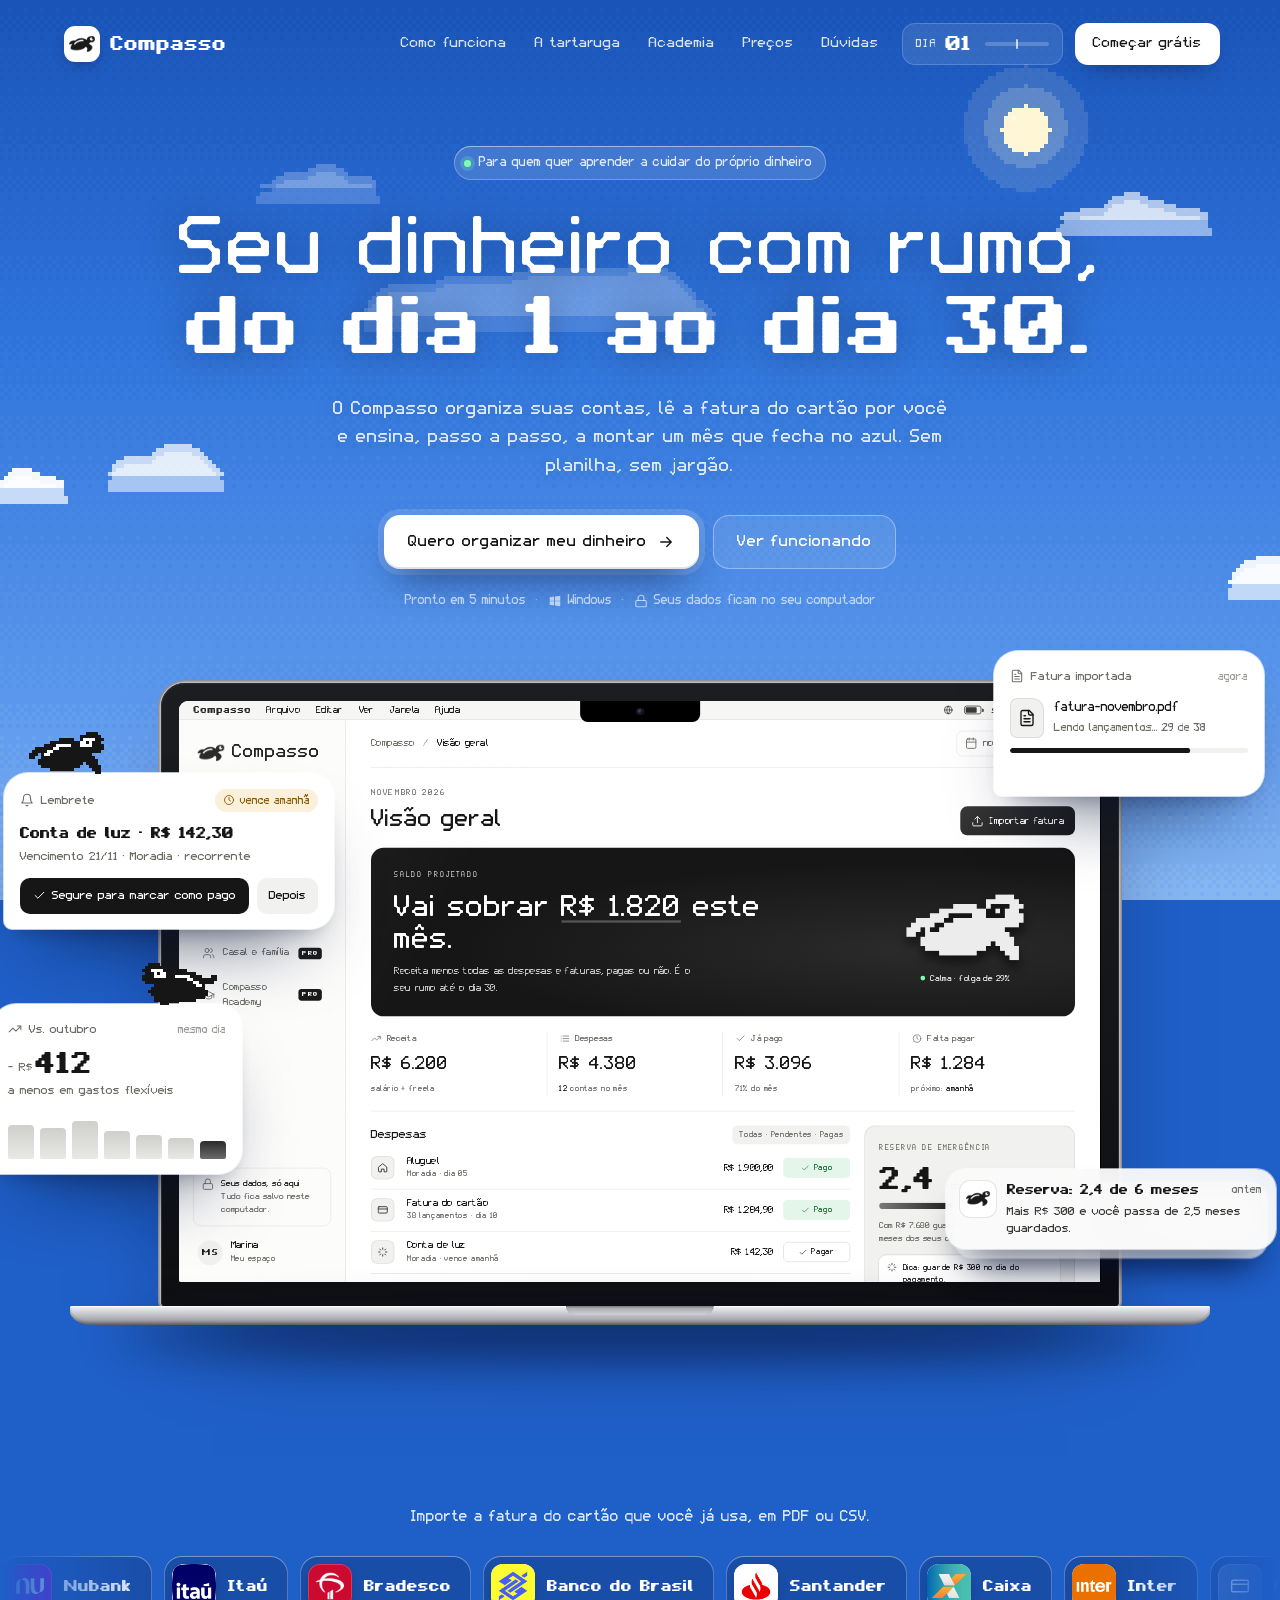
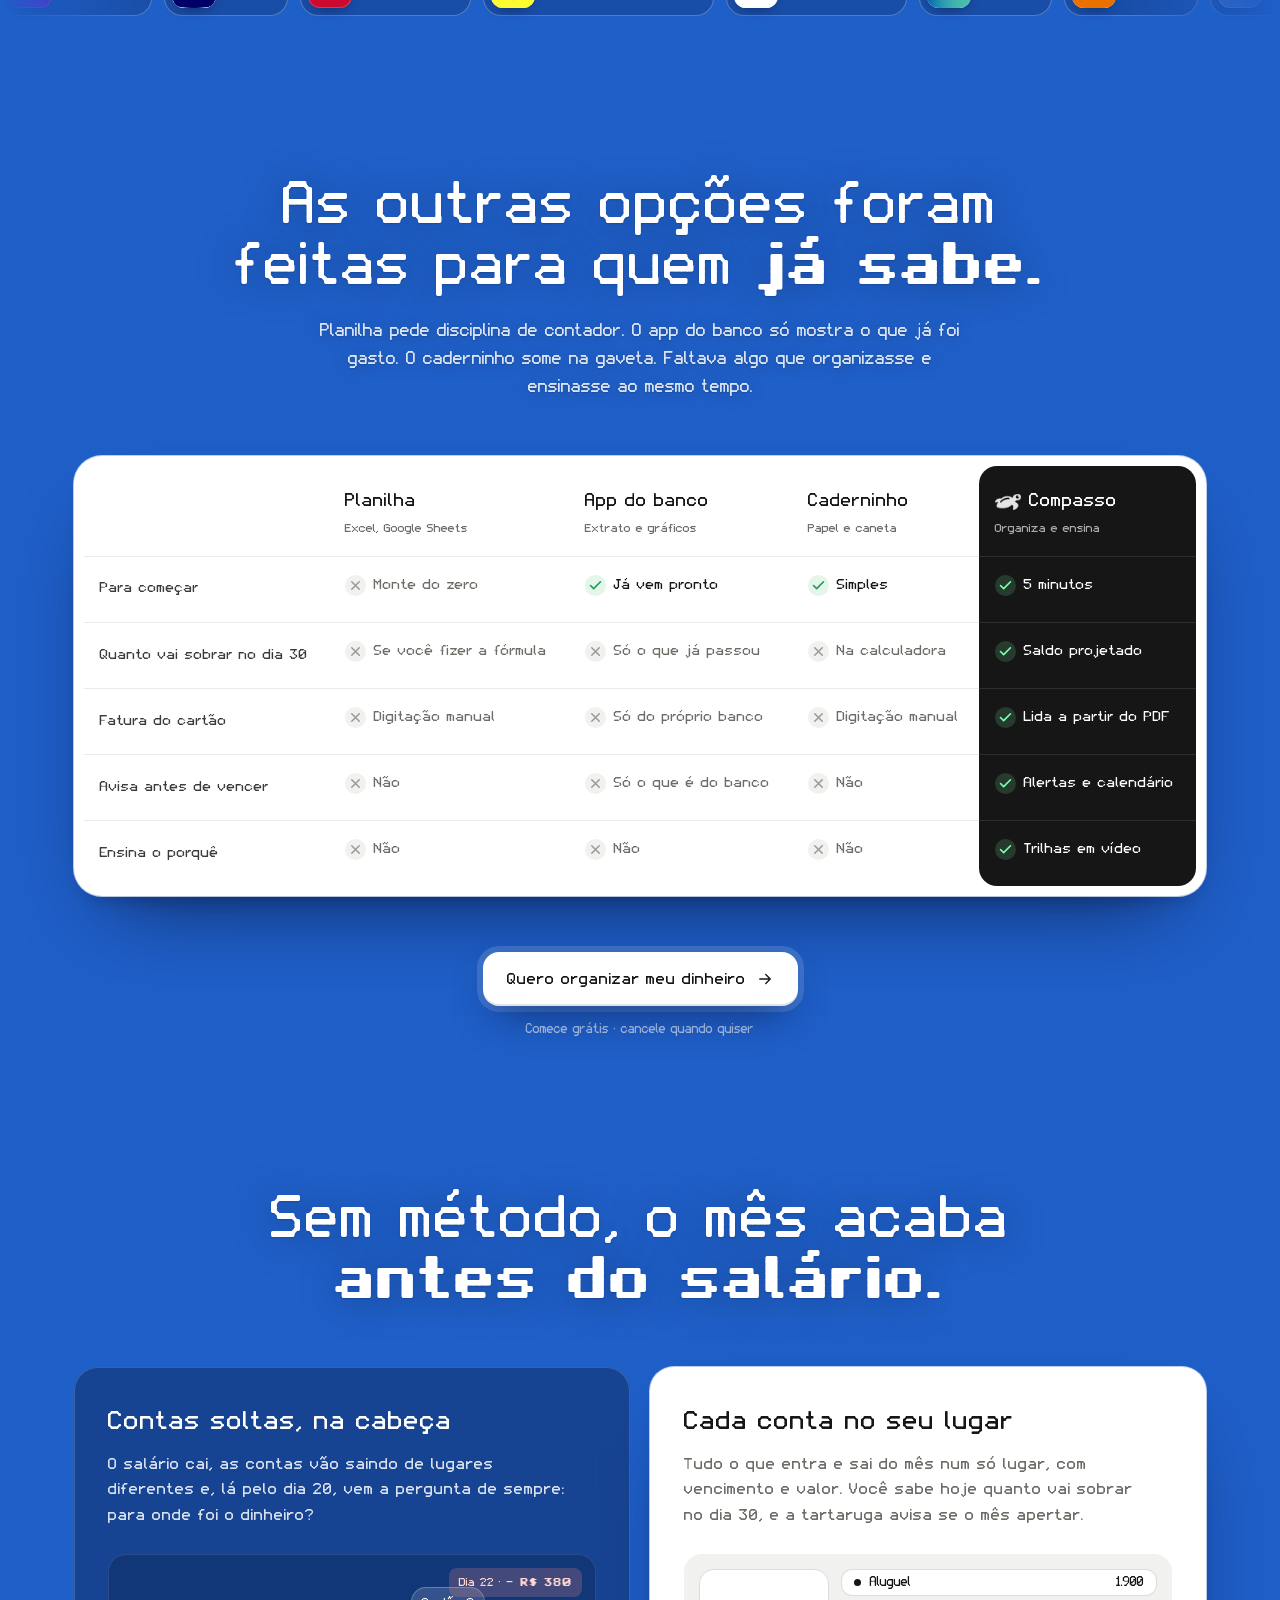
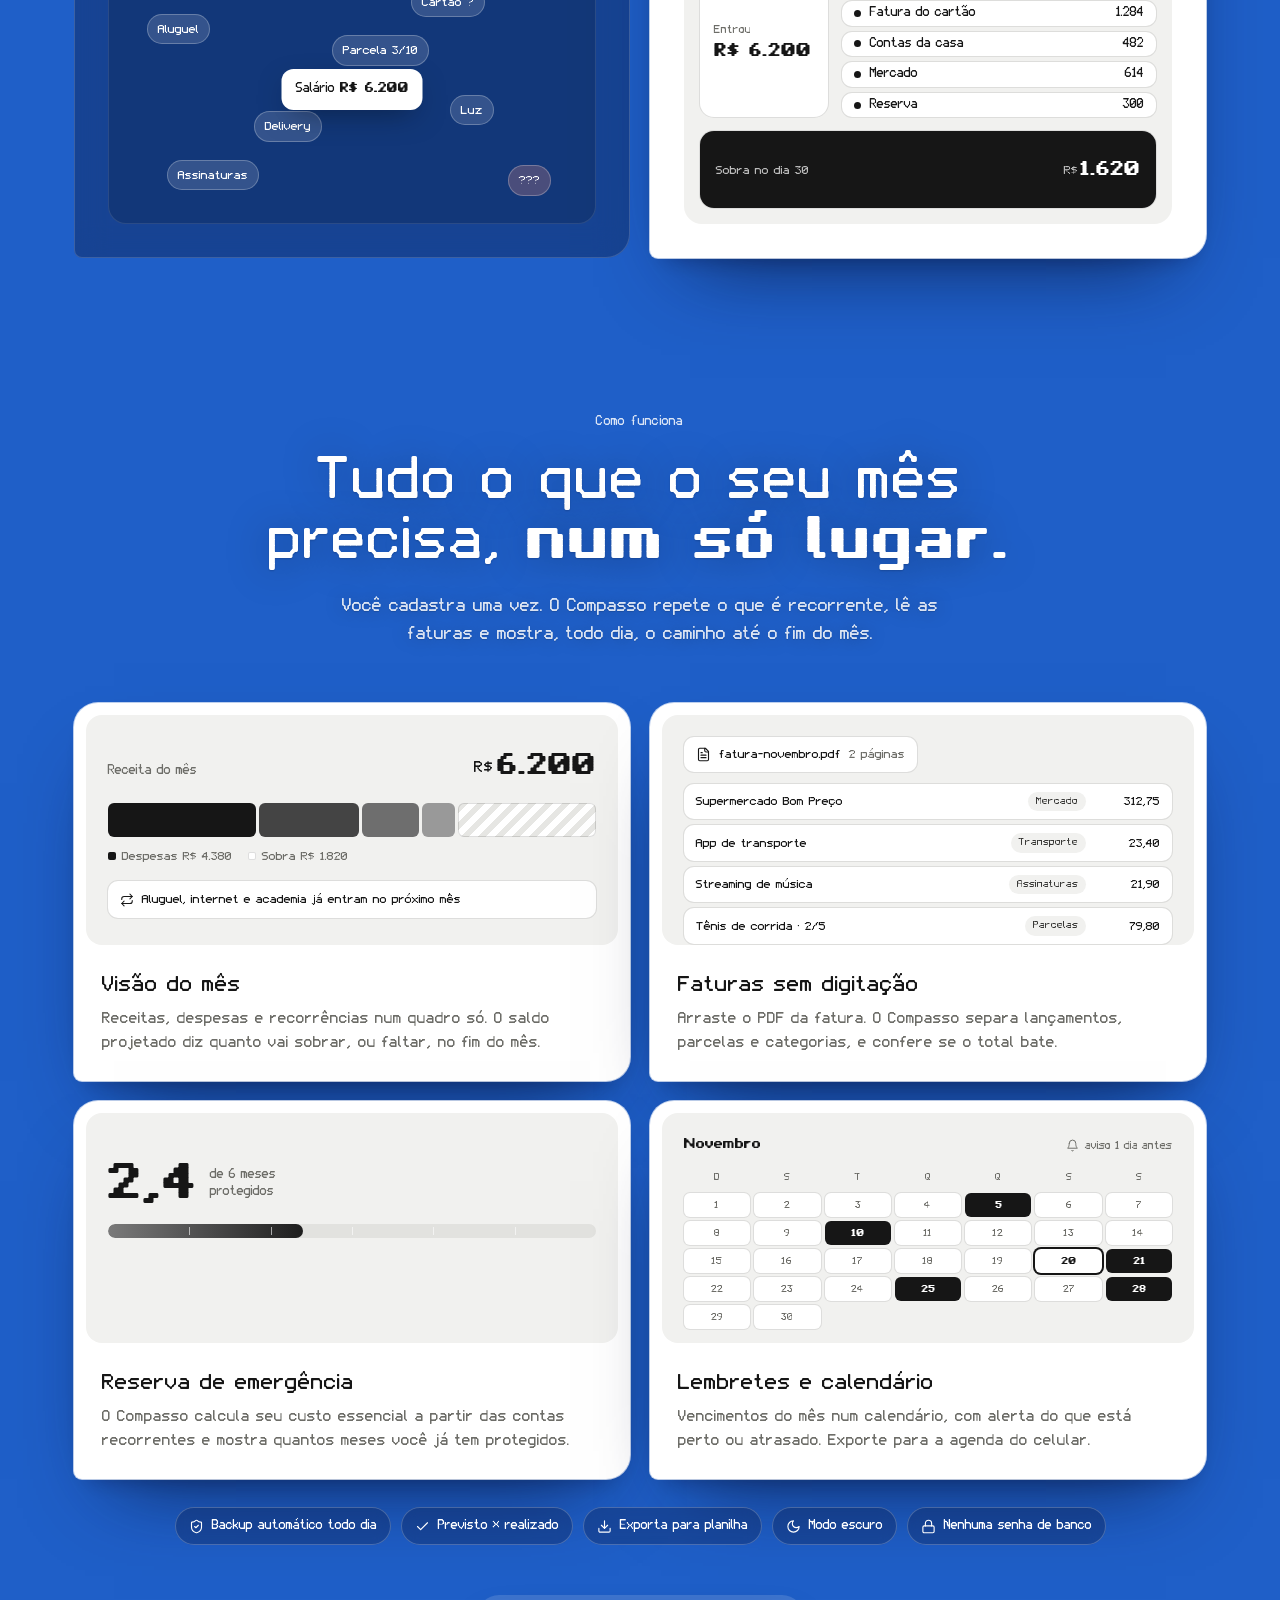
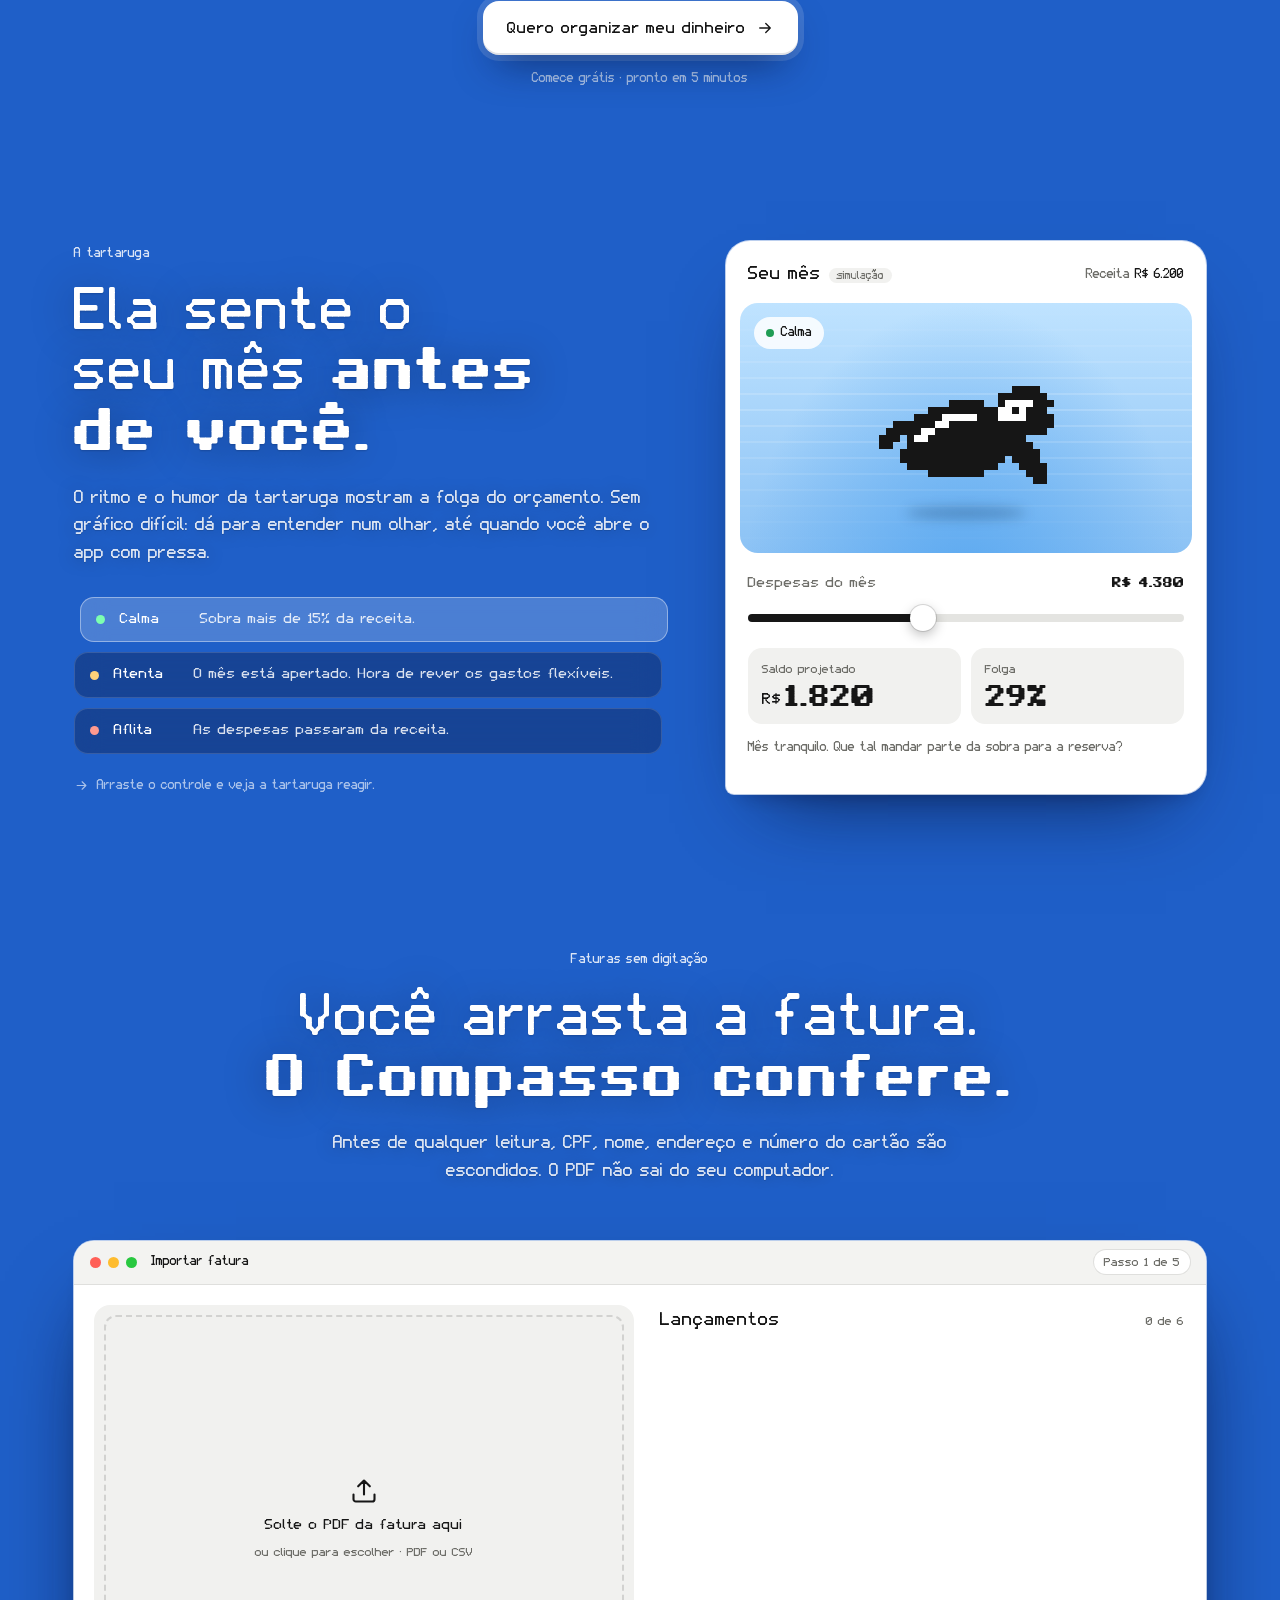
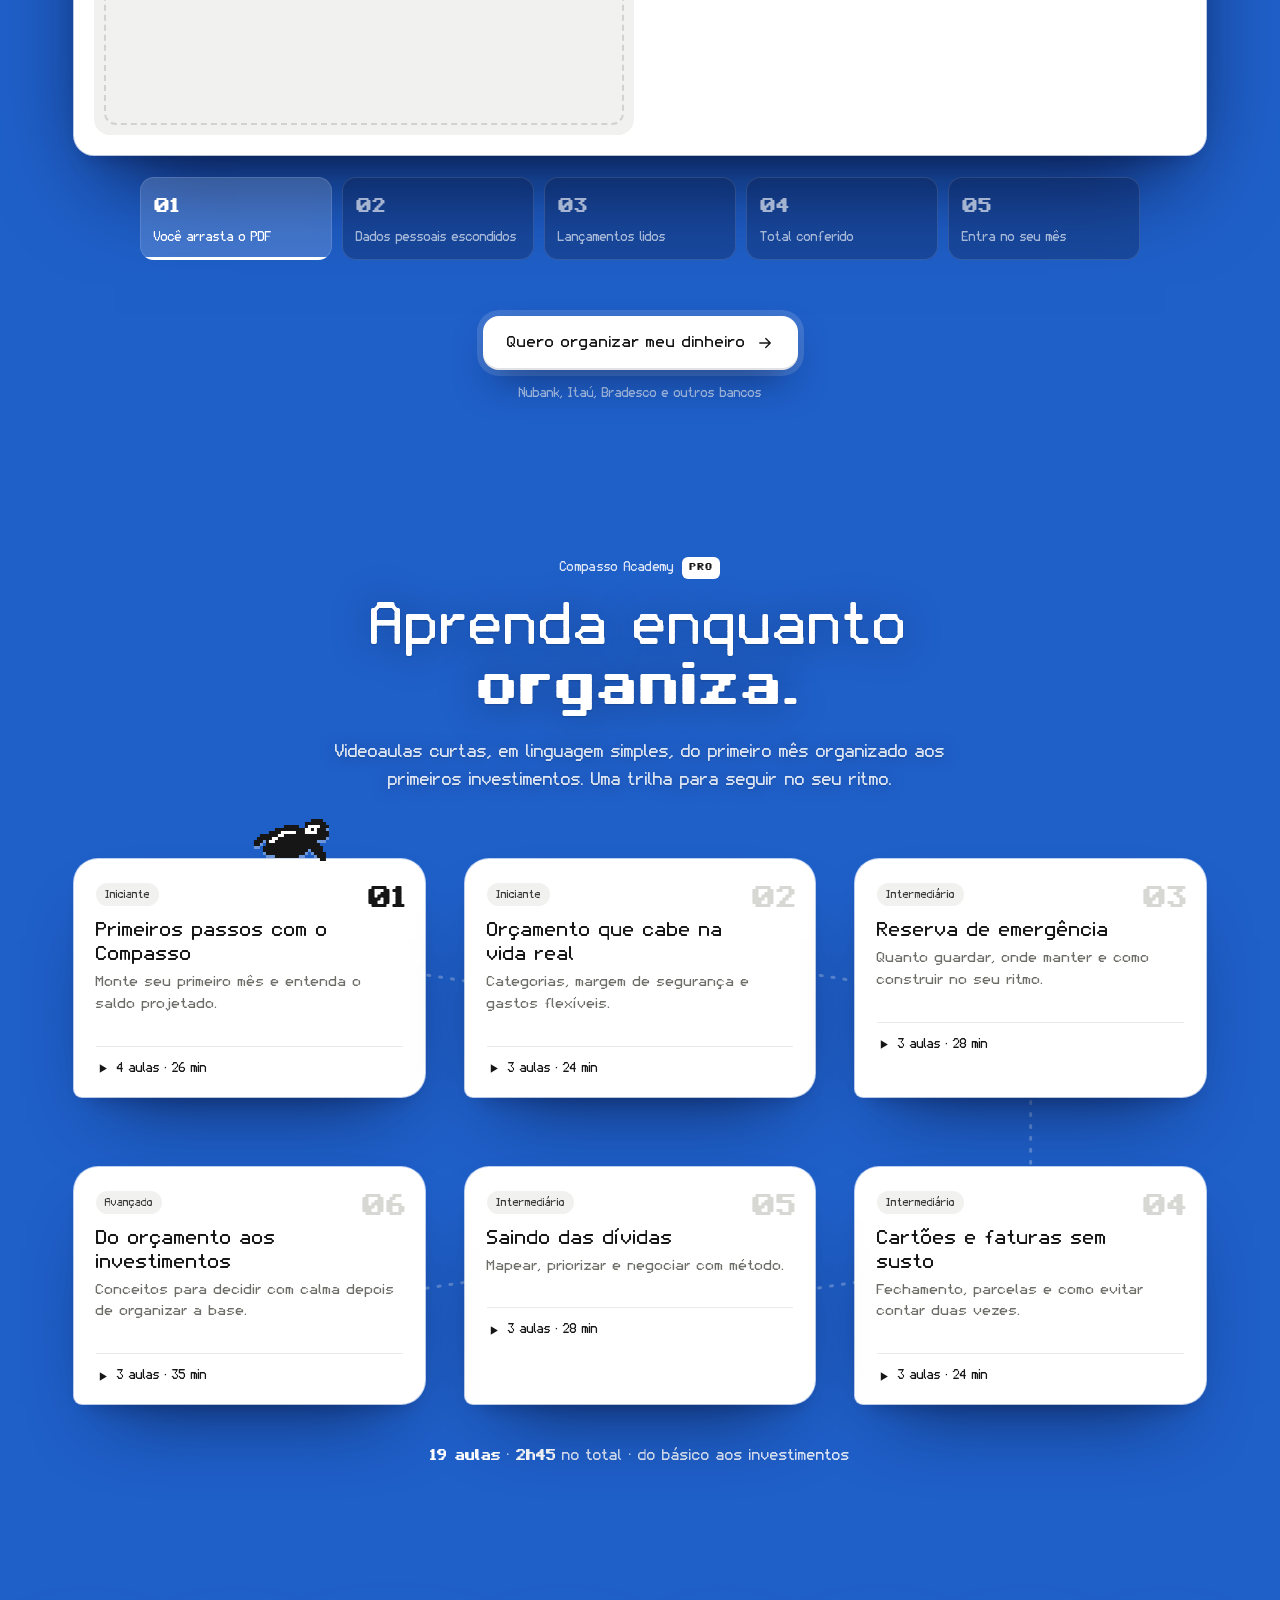
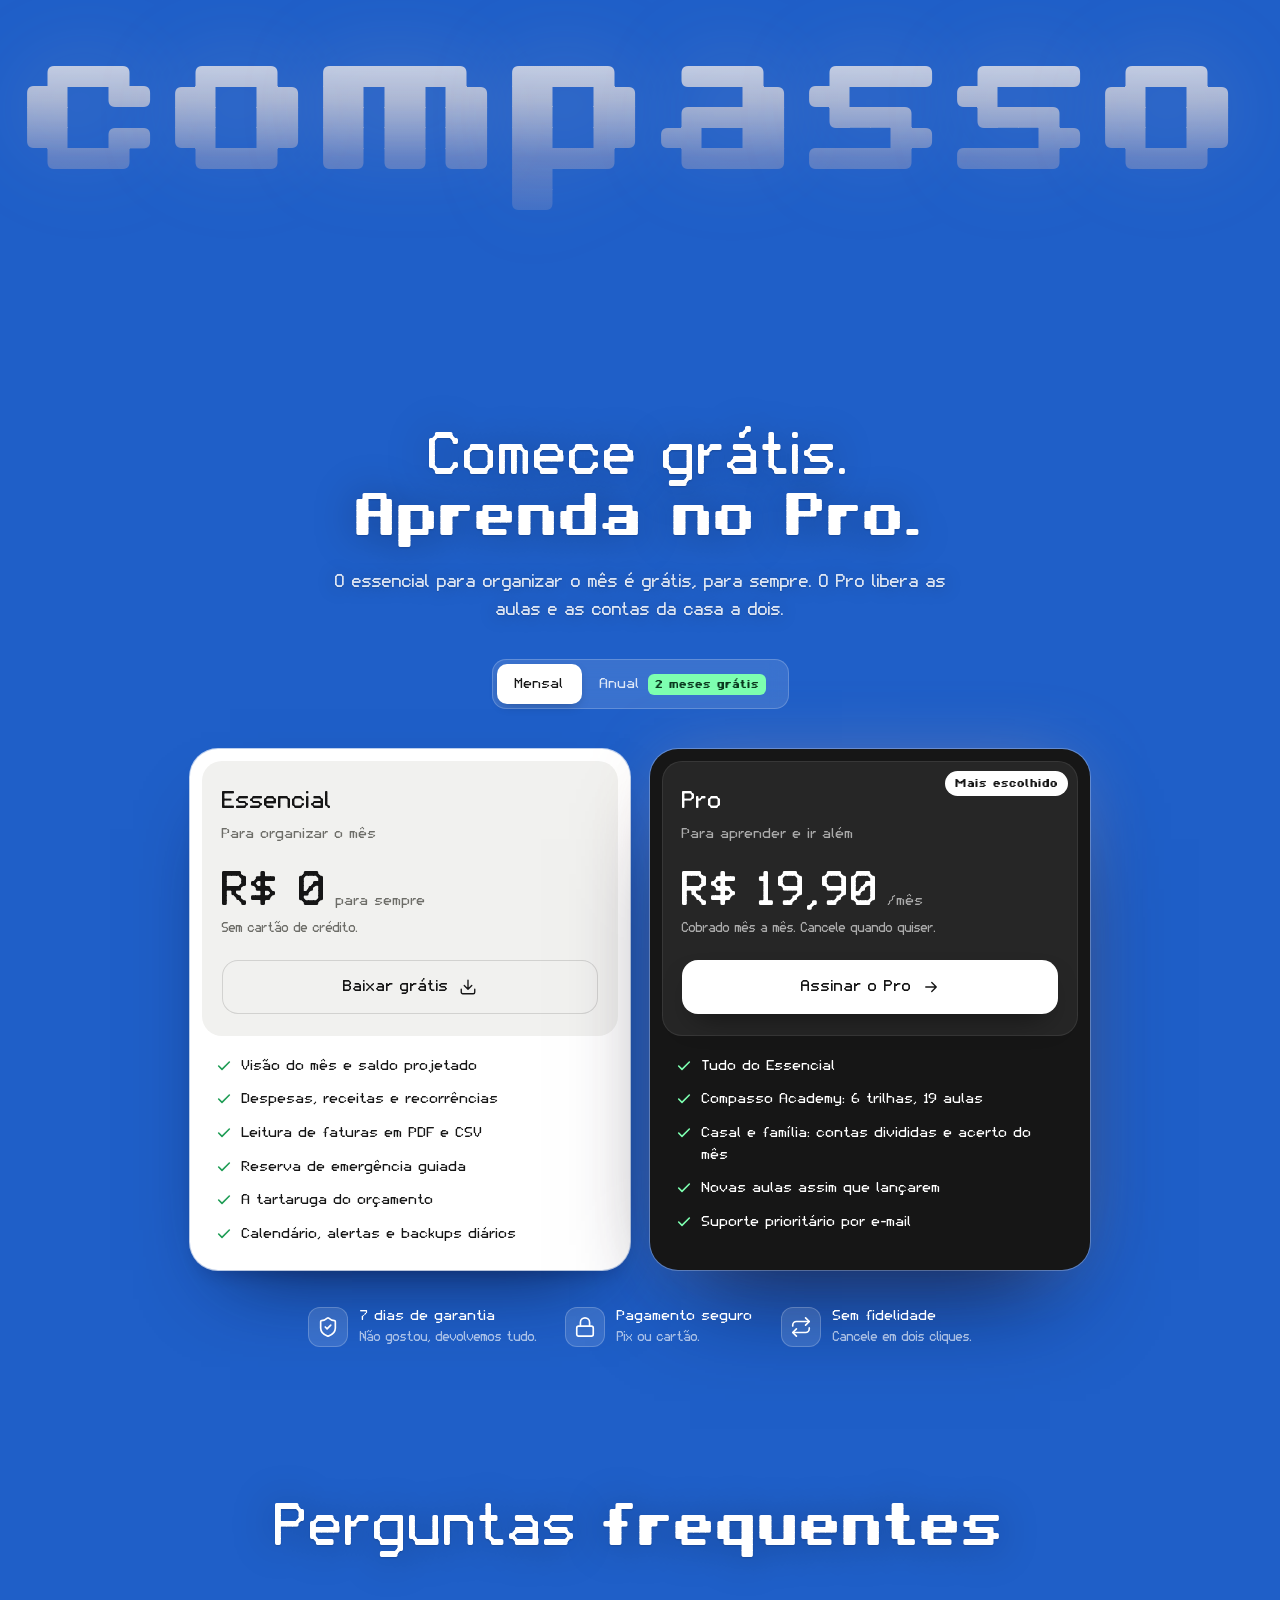
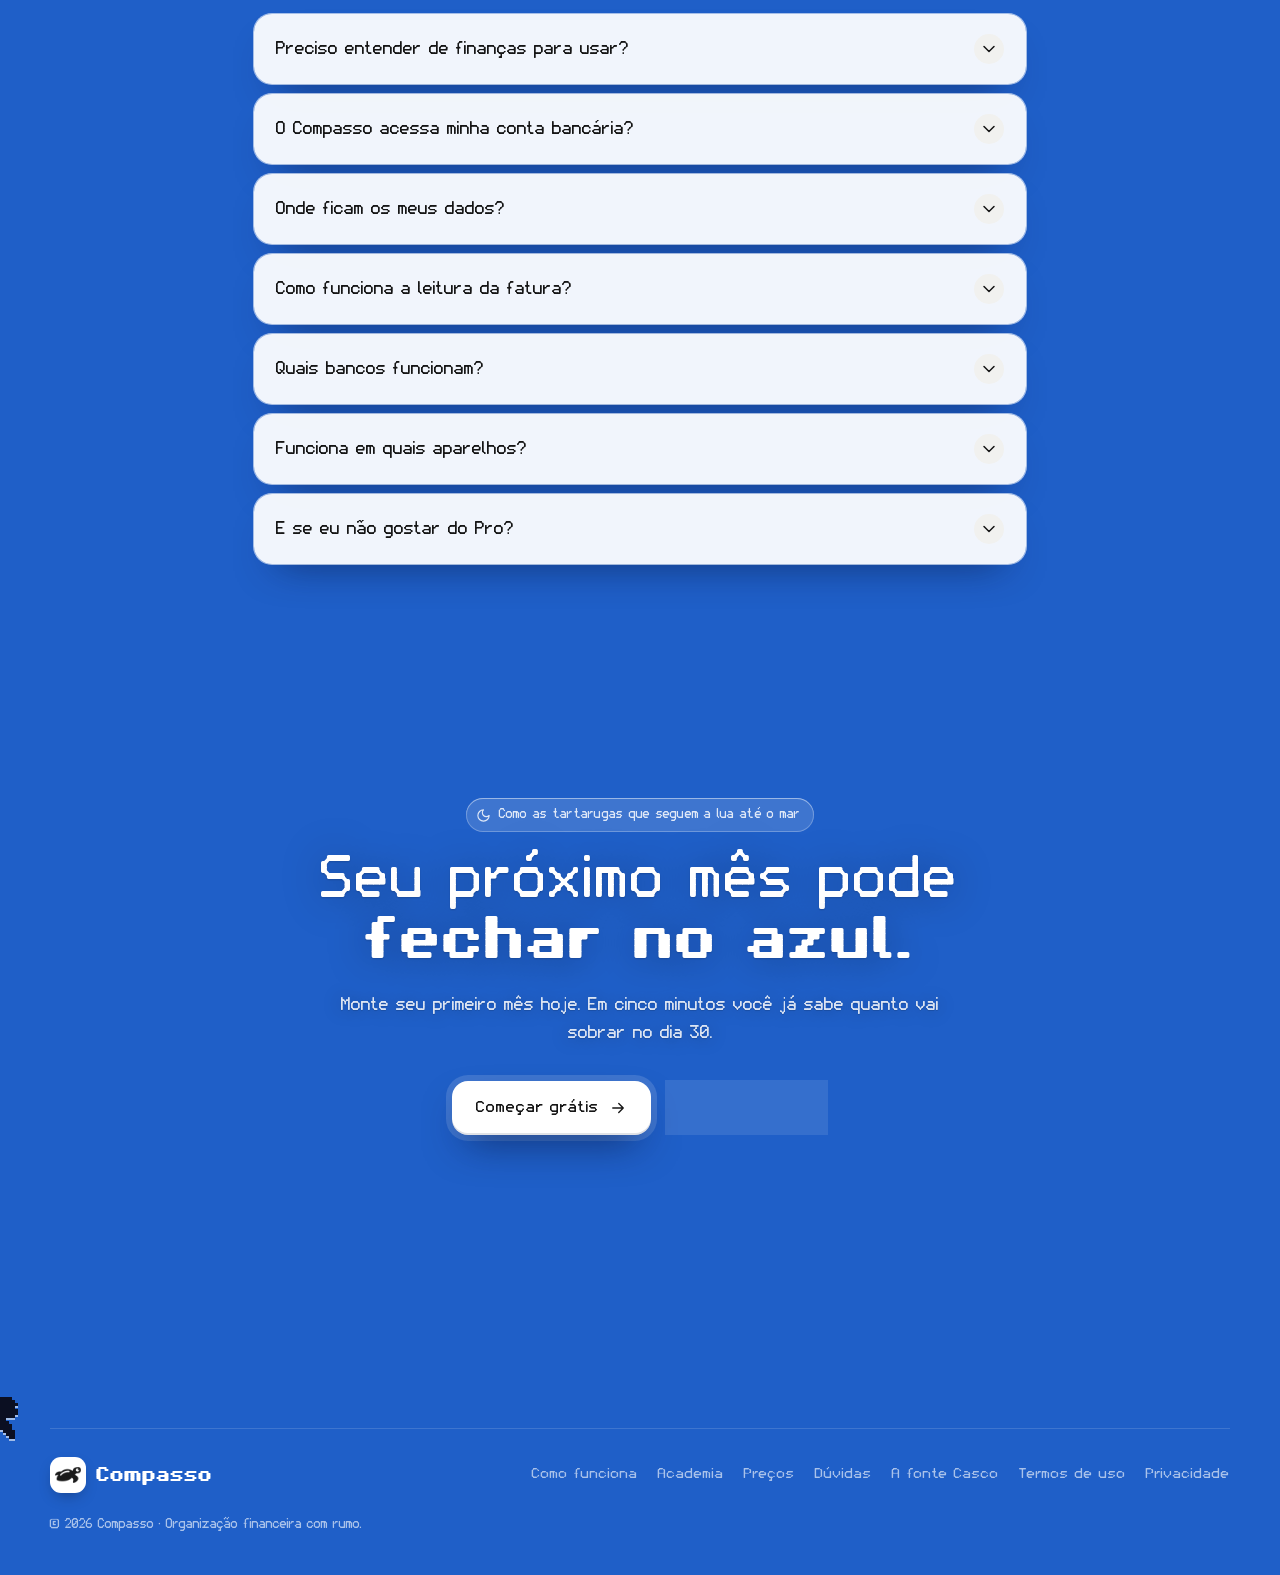
==== index.html @ cc0a661a "feat: página de vendas do Compasso com fonte própria Casco Co-Authored-By: Claude Opus 5.5 <noreply@" ====
<!doctype html>
<html lang="pt-BR">
<head>
  <meta charset="utf-8" />
  <meta name="viewport" content="width=device-width, initial-scale=1, viewport-fit=cover" />
  <title>Compasso · Seu dinheiro com rumo</title>
  <meta name="description" content="O Compasso organiza suas contas, lê a fatura do cartão por você e ensina, passo a passo, a montar um mês que fecha no azul." />
  <meta name="theme-color" content="#1f5fc8" />
  <link rel="icon" type="image/png" href="assets/compasso-logo.png" />
  <link rel="preload" href="fonts/CompassoCasco-Bold.woff2" as="font" type="font/woff2" crossorigin />
  <link rel="stylesheet" href="styles.css" />
  <script>document.documentElement.classList.add("js")</script>
</head>
<body>
  <!-- Ícones (traço único, no estilo do app) -->
  <svg width="0" height="0" style="position:absolute" aria-hidden="true">
    <defs>
      <symbol id="i-grid" viewBox="0 0 24 24"><rect x="3" y="3" width="7" height="7" rx="1.5"/><rect x="14" y="3" width="7" height="7" rx="1.5"/><rect x="14" y="14" width="7" height="7" rx="1.5"/><rect x="3" y="14" width="7" height="7" rx="1.5"/></symbol>
      <symbol id="i-list" viewBox="0 0 24 24"><path d="M8 6h13M8 12h13M8 18h13M3 6h.01M3 12h.01M3 18h.01"/></symbol>
      <symbol id="i-wallet" viewBox="0 0 24 24"><path d="M19 7V4a1 1 0 0 0-1-1H5a2 2 0 0 0 0 4h15a1 1 0 0 1 1 1v4h-3a2 2 0 0 0 0 4h3a1 1 0 0 0 1-1v-2a1 1 0 0 0-1-1"/><path d="M3 5v14a2 2 0 0 0 2 2h15a1 1 0 0 0 1-1v-4"/></symbol>
      <symbol id="i-card" viewBox="0 0 24 24"><rect x="2" y="5" width="20" height="14" rx="2"/><path d="M2 10h20"/></symbol>
      <symbol id="i-users" viewBox="0 0 24 24"><path d="M16 21v-2a4 4 0 0 0-4-4H6a4 4 0 0 0-4 4v2"/><circle cx="9" cy="7" r="4"/><path d="M22 21v-2a4 4 0 0 0-3-3.87M16 3.13a4 4 0 0 1 0 7.75"/></symbol>
      <symbol id="i-cap" viewBox="0 0 24 24"><path d="M22 10 12 5 2 10l10 5 10-5Z"/><path d="M6 12v5c3 3 9 3 12 0v-5M22 10v6"/></symbol>
      <symbol id="i-check" viewBox="0 0 24 24"><path d="M20 6 9 17l-5-5"/></symbol>
      <symbol id="i-x" viewBox="0 0 24 24"><path d="M18 6 6 18M6 6l12 12"/></symbol>
      <symbol id="i-arrow" viewBox="0 0 24 24"><path d="M5 12h14M13 6l6 6-6 6"/></symbol>
      <symbol id="i-down" viewBox="0 0 24 24"><path d="m6 9 6 6 6-6"/></symbol>
      <symbol id="i-clock" viewBox="0 0 24 24"><circle cx="12" cy="12" r="9"/><path d="M12 7v5l3 2"/></symbol>
      <symbol id="i-file" viewBox="0 0 24 24"><path d="M15 2H6a2 2 0 0 0-2 2v16a2 2 0 0 0 2 2h12a2 2 0 0 0 2-2V7Z"/><path d="M14 2v4a2 2 0 0 0 2 2h4M16 13H8M16 17H8M10 9H8"/></symbol>
      <symbol id="i-shield" viewBox="0 0 24 24"><path d="M20 13c0 5-3.5 7.5-7.66 8.95a1 1 0 0 1-.67 0C7.5 20.5 4 18 4 13V6a1 1 0 0 1 1-1c2 0 4.5-1.2 6.24-2.72a1.17 1.17 0 0 1 1.52 0C14.51 3.81 17 5 19 5a1 1 0 0 1 1 1Z"/><path d="m9 12 2 2 4-4"/></symbol>
      <symbol id="i-calendar" viewBox="0 0 24 24"><rect x="3" y="4" width="18" height="18" rx="2"/><path d="M16 2v4M8 2v4M3 10h18"/></symbol>
      <symbol id="i-bell" viewBox="0 0 24 24"><path d="M6 8a6 6 0 0 1 12 0c0 7 3 9 3 9H3s3-2 3-9"/><path d="M10.3 21a1.94 1.94 0 0 0 3.4 0"/></symbol>
      <symbol id="i-play" viewBox="0 0 24 24"><path d="M7 4v16l13-8Z"/></symbol>
      <symbol id="i-eyeoff" viewBox="0 0 24 24"><path d="M9.88 9.88a3 3 0 1 0 4.24 4.24M10.73 5.08A10.4 10.4 0 0 1 12 5c7 0 10 7 10 7a13 13 0 0 1-1.67 2.68M6.61 6.61A13.5 13.5 0 0 0 2 12s3 7 10 7a9.7 9.7 0 0 0 5.39-1.61M2 2l20 20"/></symbol>
      <symbol id="i-upload" viewBox="0 0 24 24"><path d="M21 15v4a2 2 0 0 1-2 2H5a2 2 0 0 1-2-2v-4M17 8l-5-5-5 5M12 3v12"/></symbol>
      <symbol id="i-home" viewBox="0 0 24 24"><path d="M3 10.5 12 3l9 7.5V20a1 1 0 0 1-1 1h-5v-6h-6v6H4a1 1 0 0 1-1-1Z"/></symbol>
      <symbol id="i-trend" viewBox="0 0 24 24"><path d="m22 7-8.5 8.5-5-5L2 17"/><path d="M16 7h6v6"/></symbol>
      <symbol id="i-repeat" viewBox="0 0 24 24"><path d="m17 2 4 4-4 4"/><path d="M3 11v-1a4 4 0 0 1 4-4h14M7 22l-4-4 4-4"/><path d="M21 13v1a4 4 0 0 1-4 4H3"/></symbol>
      <symbol id="i-lock" viewBox="0 0 24 24"><rect x="3" y="11" width="18" height="11" rx="2"/><path d="M7 11V7a5 5 0 0 1 10 0v4"/></symbol>
      <symbol id="i-cloud" viewBox="0 0 24 24"><path d="M17.5 19H9a7 7 0 1 1 6.71-9h1.79a4.5 4.5 0 1 1 0 9Z"/></symbol>
      <symbol id="i-download" viewBox="0 0 24 24"><path d="M21 15v4a2 2 0 0 1-2 2H5a2 2 0 0 1-2-2v-4M7 10l5 5 5-5M12 15V3"/></symbol>
      <symbol id="i-moon" viewBox="0 0 24 24"><path d="M12 3a6 6 0 0 0 9 9 9 9 0 1 1-9-9Z"/></symbol>
      <symbol id="i-sparkle" viewBox="0 0 24 24"><path d="M12 3v3M12 18v3M3 12h3M18 12h3M5.6 5.6l2.1 2.1M16.3 16.3l2.1 2.1M5.6 18.4l2.1-2.1M16.3 7.7l2.1-2.1"/></symbol>
      <symbol id="i-cursor" viewBox="0 0 24 24"><path d="M4 3l7.5 18 2.4-7.1L21 11.5Z" fill="currentColor"/></symbol>
      <symbol id="i-windows" viewBox="0 0 24 24"><path d="M3 5.5 10.5 4.4v7.1H3ZM12 4.2 21 3v8.5h-9ZM3 12.5h7.5v7.1L3 18.5ZM12 12.5h9V21l-9-1.2Z" fill="currentColor" stroke="none"/></symbol>
      <symbol id="i-phone" viewBox="0 0 24 24"><rect x="6" y="2" width="12" height="20" rx="2.5"/><path d="M11 18h2"/></symbol>
      <symbol id="i-globe" viewBox="0 0 24 24"><circle cx="12" cy="12" r="9"/><path d="M3 12h18M12 3a14 14 0 0 1 0 18M12 3a14 14 0 0 0 0 18"/></symbol>
    </defs>
  </svg>

  <canvas class="sky" aria-hidden="true"></canvas>

  <!-- ===================== CABEÇALHO ===================== -->
  <header class="nav" data-nav>
    <div class="nav-bar">
      <a class="logo" href="#topo" aria-label="Compasso, início">
        <span class="logo-tile"><img src="assets/compasso-logo.png" alt="" width="26" height="16" /></span>
        <span class="logo-word">Compasso</span>
      </a>
      <nav class="nav-links" aria-label="Seções">
        <a href="#como-funciona">Como funciona</a>
        <a href="#tartaruga">A tartaruga</a>
        <a href="#academia">Academia</a>
        <a href="#precos">Preços</a>
        <a href="#duvidas">Dúvidas</a>
      </nav>
      <div class="nav-end">
        <div class="month-pill" aria-hidden="true" title="A página atravessa um mês inteiro">
          <span class="month-pill__label">Dia</span>
          <b class="month-pill__day" data-day>01</b>
          <span class="month-pill__track"><i data-month-bar></i><em style="--at:48%"></em></span>
        </div>
        <a class="nav-cta" href="#precos">
          <span class="nav-peek"><canvas class="px-turtle" data-scale="2" data-peek></canvas></span>
          <span>Começar grátis</span>
        </a>
      </div>
    </div>
  </header>

  <main id="topo">
    <!-- ===================== HERO ===================== -->
    <section class="hero">
      <div class="hero-copy">
        <p class="kicker kicker--glass"><span class="kicker-dot"></span>Para quem quer aprender a cuidar do próprio dinheiro</p>
        <h1 class="hero-title" data-split>Seu dinheiro com rumo, <em>do dia 1 ao dia 30.</em></h1>
        <p class="hero-lead">O Compasso organiza suas contas, lê a fatura do cartão por você e ensina, passo a passo, a montar um mês que fecha no azul. Sem planilha, sem jargão.</p>
        <div class="hero-cta">
          <a href="#precos" class="btn btn--primary">Quero organizar meu dinheiro<svg><use href="#i-arrow"/></svg></a>
          <a href="#como-funciona" class="btn btn--ghost">Ver funcionando</a>
        </div>
        <p class="hero-note">
          <span>Pronto em 5 minutos</span><span class="dot">·</span>
          <span class="hero-platforms"><svg><use href="#i-windows"/></svg>Windows</span><span class="dot">·</span>
          <span><svg><use href="#i-lock"/></svg>Seus dados ficam no seu computador</span>
        </p>
      </div>

      <div class="stage" id="demo">
        <!-- MacBook (computador e notebook) -->
        <div class="mac is-closed" data-mac>
          <div class="mac-lid">
            <div class="mac-screen">
              <span class="mac-notch"><i></i></span>
              <div class="mac-fit" data-fit>
                <div class="mac-ui" data-mac-ui>
                  <div class="mac-menubar">
                    <span class="mb-left"><b>Compasso</b><span>Arquivo</span><span>Editar</span><span>Ver</span><span>Janela</span><span>Ajuda</span></span>
                    <span class="mb-right"><svg><use href="#i-globe"/></svg><span class="mb-batt"><i></i></span><span>sex. 20 de nov.&nbsp; 9:41</span></span>
                  </div>
            <div class="app" data-app data-sheet="0">
              <aside class="app-side">
                <div class="app-brand"><img src="assets/compasso-logo.png" alt="" width="34" height="21" />Compasso</div>
                <nav class="app-nav">
                  <span class="is-on"><svg><use href="#i-grid"/></svg>Visão geral</span>
                  <span><svg><use href="#i-list"/></svg>Despesas<em>12</em></span>
                  <span><svg><use href="#i-wallet"/></svg>Reserva de emergência</span>
                  <span><svg><use href="#i-card"/></svg>Faturas</span>
                  <span><svg><use href="#i-users"/></svg>Casal e família<b>PRO</b></span>
                  <span><svg><use href="#i-cap"/></svg>Compasso Academy<b>PRO</b></span>
                </nav>
                <div class="app-local"><svg><use href="#i-lock"/></svg><span><strong>Seus dados, só aqui</strong>Tudo fica salvo neste computador.</span></div>
                <div class="app-profile"><span>MS</span><div><strong>Marina</strong><small>Meu espaço</small></div></div>
              </aside>
              <div class="app-main">
                <div class="app-top"><span class="app-crumb">Compasso <i>/</i> <b>Visão geral</b></span><span class="app-month"><svg><use href="#i-calendar"/></svg>novembro de 2026</span></div>
                <div class="app-head"><div><small>NOVEMBRO 2026</small><h3>Visão geral</h3></div><span class="app-btn"><svg><use href="#i-upload"/></svg>Importar fatura</span></div>
                <div class="app-hero">
                  <div class="app-hero__copy">
                    <small>SALDO PROJETADO</small>
                    <h4>Vai sobrar <em data-count="1820" data-prefix="R$ " data-fmt="int">R$ 0</em> este mês.</h4>
                    <p>Receita menos todas as despesas e faturas, pagas ou não. É o seu rumo até o dia 30.</p>
                  </div>
                  <div class="app-hero__turtle">
                    <canvas class="px-turtle" data-scale="6" data-mood="calm" data-color="#ececec" data-eye="#161616"></canvas>
                    <span class="app-mood"><i></i>Calma · folga de 29%</span>
                  </div>
                </div>
                <div class="app-stats">
                  <div><small><svg><use href="#i-trend"/></svg>Receita</small><b data-count="6200" data-prefix="R$ " data-fmt="int">R$ 0</b><span>salário + freela</span></div>
                  <div><small><svg><use href="#i-list"/></svg>Despesas</small><b data-count="4380" data-prefix="R$ " data-fmt="int">R$ 0</b><span><strong>12</strong> contas no mês</span></div>
                  <div><small><svg><use href="#i-check"/></svg>Já pago</small><b data-paid-total>R$ 3.096</b><span>71% do mês</span></div>
                  <div><small><svg><use href="#i-clock"/></svg>Falta pagar</small><b data-left-total>R$ 1.284</b><span>próximo: <strong>amanhã</strong></span></div>
                </div>
                <div class="app-grid">
                  <div class="app-table">
                    <div class="app-table__head"><b>Despesas</b><span>Todas · Pendentes · Pagas</span></div>
                    <div class="app-row"><span class="app-ico"><svg><use href="#i-home"/></svg></span><span class="app-name"><b>Aluguel</b><small>Moradia · dia 05</small></span><span class="app-amt">R$ 1.900,00</span><span class="pay is-paid"><svg><use href="#i-check"/></svg>Pago</span></div>
                    <div class="app-row" data-row-invoice><span class="app-ico"><svg><use href="#i-card"/></svg></span><span class="app-name"><b>Fatura do cartão</b><small>38 lançamentos · dia 10</small></span><span class="app-amt">R$ 1.284,90</span><span class="pay is-paid"><svg><use href="#i-check"/></svg>Pago</span></div>
                    <div class="app-row" data-row-light><span class="app-ico"><svg><use href="#i-sparkle"/></svg></span><span class="app-name"><b>Conta de luz</b><small>Moradia · vence amanhã</small></span><span class="app-amt">R$ 142,30</span><span class="pay" data-pay-light><svg><use href="#i-check"/></svg><span>Pagar</span></span></div>
                    <div class="app-row"><span class="app-ico"><svg><use href="#i-globe"/></svg></span><span class="app-name"><b>Internet</b><small>Recorrente · dia 25</small></span><span class="app-amt">R$ 99,90</span><span class="pay"><svg><use href="#i-check"/></svg><span>Pagar</span></span></div>
                    <div class="app-row"><span class="app-ico"><svg><use href="#i-repeat"/></svg></span><span class="app-name"><b>Academia</b><small>Recorrente · dia 28</small></span><span class="app-amt">R$ 89,90</span><span class="pay"><svg><use href="#i-check"/></svg><span>Pagar</span></span></div>
                  </div>
                  <div class="app-reserve">
                    <small>RESERVA DE EMERGÊNCIA</small>
                    <b><span data-count="2.4" data-fmt="dec1">0</span> <i>de 6 meses</i></b>
                    <div class="app-meter"><i style="--w:40%"></i></div>
                    <p>Com R$ 7.680 guardados, você cobre 2,4 meses dos seus custos essenciais.</p>
                    <span class="app-tip"><svg><use href="#i-sparkle"/></svg>Dica: guarde R$ 300 no dia do pagamento.</span>
                  </div>
                </div>
              </div>
              <div class="m-tip" data-tip><b><i></i>Calma</b>Sobra 29% da receita este mês. Bom momento para reforçar a reserva.</div>
              <div class="m-sheet">
                <div class="m-sheet-card">
                  <header><b>Importar fatura</b><span>PDF ou CSV</span></header>
                  <div class="m-drop"><svg><use href="#i-upload"/></svg><span>Solte o PDF da fatura aqui</span></div>
                  <div class="m-file"><span class="inv-file"><svg><use href="#i-file"/></svg></span><span><b>fatura-novembro.pdf</b><small data-sheet-status>Lendo lançamentos…</small></span></div>
                  <div class="inv-bar m-bar"><i data-sheet-bar></i></div>
                  <p class="m-ok"><svg><use href="#i-check"/></svg>38 lançamentos · total de R$ 1.284,90 confere</p>
                  <div class="m-acts"><span>Cancelar</span><span class="m-save" data-sheet-save>Salvar no mês</span></div>
                </div>
              </div>
            </div>
                  <span class="m-cursor" data-cursor><svg viewBox="0 0 24 24"><path d="M5 2.5v17.2l4.3-4.1 2.9 6.6 2.7-1.2-2.9-6.5h6z"/></svg></span>
                </div>
              </div>
              <div class="mac-boot"><img src="assets/compasso-logo.png" alt="" /><i><b></b></i></div>
              <span class="mac-glare"></span>
            </div>
          </div>
          <div class="mac-base"></div>
          <span class="mac-floor"></span>
        </div>

        <!-- Cartões flutuantes -->
        <div class="pop pop--bill" data-pop>
          <canvas class="px-turtle perch" data-scale="3" data-perch></canvas>
          <div class="card card--mini">
            <div class="mini-head"><svg><use href="#i-bell"/></svg>Lembrete<span class="chip chip--wait" data-bill-chip><svg><use href="#i-clock"/></svg><span>vence amanhã</span></span></div>
            <p class="mini-title">Conta de luz · R$ 142,30</p>
            <p class="mini-detail">Vencimento 21/11 · Moradia · recorrente</p>
            <div class="mini-acts">
              <button type="button" class="hold" data-hold><span class="hold-fill"></span><svg><use href="#i-check"/></svg><span class="hold-label">Segure para marcar como pago</span></button>
              <button type="button" class="mini-later">Depois</button>
            </div>
          </div>
        </div>

        <div class="pop pop--invoice" data-pop>
          <div class="card card--mini">
            <div class="mini-head"><svg><use href="#i-file"/></svg>Fatura importada<em>agora</em></div>
            <div class="inv-line"><span class="inv-file"><svg><use href="#i-file"/></svg></span><span><b>fatura-novembro.pdf</b><small data-inv-status>Lendo lançamentos…</small></span></div>
            <div class="inv-bar"><i data-inv-bar></i></div>
            <p class="inv-ok" data-inv-ok><svg><use href="#i-check"/></svg>38 lançamentos · total confere</p>
          </div>
        </div>

        <div class="pop pop--push" data-pop>
          <div class="pushes" data-pushes>
            <div class="push"><span class="push-ico"><img src="assets/compasso-logo.png" alt="" /></span><div><div class="push-top"><b>Você gastou 12% menos</b><span>agora</span></div><p>Que outubro, no mesmo dia do mês. A tartaruga agradece.</p></div></div>
            <div class="push"><span class="push-ico"><img src="assets/compasso-logo.png" alt="" /></span><div><div class="push-top"><b>Internet vence sexta</b><span>9:00</span></div><p>R$ 99,90 · já está no seu saldo projetado.</p></div></div>
            <div class="push"><span class="push-ico"><img src="assets/compasso-logo.png" alt="" /></span><div><div class="push-top"><b>Reserva: 2,4 de 6 meses</b><span>ontem</span></div><p>Mais R$ 300 e você passa de 2,5 meses guardados.</p></div></div>
          </div>
        </div>

        <div class="pop pop--save" data-pop>
          <canvas class="px-turtle perch perch--right" data-scale="3" data-perch data-flip></canvas>
          <div class="card card--mini">
            <div class="mini-head"><svg><use href="#i-trend"/></svg>Vs. outubro<em>mesmo dia</em></div>
            <div class="mini-kpi"><b><span class="cur">− R$</span>412</b><span>a menos em gastos flexíveis</span></div>
            <div class="mini-bars"><i style="--h:72%"></i><i style="--h:64%"></i><i style="--h:80%"></i><i style="--h:58%"></i><i style="--h:50%"></i><i style="--h:44%"></i><i style="--h:38%"></i></div>
          </div>
        </div>

        <!-- Celular (no celular) -->
        <div class="phone" data-phone>
          <div class="phone-body">
            <i class="pbtn pbtn--action"></i><i class="pbtn pbtn--up"></i><i class="pbtn pbtn--down"></i><i class="pbtn pbtn--power"></i>
            <div class="phone-bezel">
              <div class="phone-screen" data-phone-screen>
                <div class="ps-status">
                  <b>9:41</b>
                  <span class="ps-icons">
                    <span class="ps-signal"><i></i><i></i><i></i><i></i></span>
                    <svg class="ps-wifi" viewBox="0 0 24 24"><path d="M2 8.8a15 15 0 0 1 20 0M5.5 12.5a10 10 0 0 1 13 0M9 16.2a5 5 0 0 1 6 0"/><circle cx="12" cy="19.5" r="1.2" fill="currentColor" stroke="none"/></svg>
                    <span class="ps-batt"><i></i></span>
                  </span>
                </div>
                <div class="ps-island" data-island>
                  <span class="isl-logo"><img src="assets/compasso-logo.png" alt="" /></span>
                  <span class="isl-text"><b data-isl-title>Lendo fatura</b><small data-isl-sub>novembro · PDF</small></span>
                  <span class="isl-ring"><svg viewBox="0 0 36 36"><circle class="r-bg" cx="18" cy="18" r="14"/><circle class="r-fg" cx="18" cy="18" r="14"/></svg><svg class="isl-check"><use href="#i-check"/></svg></span>
                </div>
                <div class="ps-banner" data-banner>
                  <span class="push-ico"><img src="assets/compasso-logo.png" alt="" /></span>
                  <div><div class="push-top"><b>Internet vence sexta</b><span>agora</span></div><p>R$ 99,90 · já está no seu saldo projetado.</p></div>
                </div>
                <div class="ps-body">
                  <header class="ps-head"><div><small>Boa tarde,</small><h5>Marina</h5></div><span class="ps-avatar">MS</span></header>
                  <div class="ps-turtle">
                    <canvas class="px-turtle" data-scale="2" data-mood="calm" data-color="#ececec" data-eye="#161616"></canvas>
                    <div><b>Calma</b><span>folga de 29% no mês</span></div>
                    <em>NOV</em>
                  </div>
                  <div class="ps-card">
                    <small>Saldo projetado</small>
                    <b data-ps-bal>R$ 1.820,00</b>
                    <div class="ps-bar"><i data-ps-bar></i></div>
                    <span data-ps-paid>71% das contas já pagas</span>
                  </div>
                  <div class="ps-sec"><span>Próximos vencimentos</span><em>Ver todos</em></div>
                  <ul class="ps-list">
                    <li data-ps-row><span class="app-ico"><svg><use href="#i-sparkle"/></svg></span><span class="ps-name"><b>Conta de luz</b><small data-ps-when>amanhã</small></span><em>R$ 142,30</em><i class="ps-check"><svg><use href="#i-check"/></svg></i></li>
                    <li><span class="app-ico"><svg><use href="#i-globe"/></svg></span><span class="ps-name"><b>Internet</b><small>sexta</small></span><em>R$ 99,90</em></li>
                    <li><span class="app-ico"><svg><use href="#i-repeat"/></svg></span><span class="ps-name"><b>Academia</b><small>dia 28</small></span><em>R$ 89,90</em></li>
                  </ul>
                </div>
                <nav class="ps-tabs"><span class="is-on"><svg><use href="#i-home"/></svg>Início</span><span><svg><use href="#i-list"/></svg>Contas</span><span><svg><use href="#i-card"/></svg>Faturas</span><span><svg><use href="#i-wallet"/></svg>Reserva</span></nav>
                <span class="ps-touch" data-touch></span>
                <span class="ps-glare"></span>
              </div>
            </div>
          </div>
          <span class="phone-floor"></span>
        </div>
      </div>
    </section>

    <!-- ===================== BANCOS ===================== -->
    <section class="banks reveal">
      <p class="banks-lead">Importe a fatura do cartão que você já usa, em PDF ou CSV.</p>
      <div class="banks-marquee">
        <ul class="banks-track" data-marquee>
          <li><span class="bank-ico" style="--bg:#820ad1"><img src="assets/banks/nubank.svg" alt="" /></span><b>Nubank</b></li>
          <li><span class="bank-ico bank-ico--full"><img src="assets/banks/itau.png" alt="" /></span><b>Itaú</b></li>
          <li><span class="bank-ico" style="--bg:#cc092f"><img src="assets/banks/bradesco.png" alt="" /></span><b>Bradesco</b></li>
          <li><span class="bank-ico bank-ico--full"><img src="assets/banks/bb.png" alt="" /></span><b>Banco do Brasil</b></li>
          <li><span class="bank-ico bank-ico--full"><img src="assets/banks/santander.png" alt="" /></span><b>Santander</b></li>
          <li><span class="bank-ico bank-ico--full"><img src="assets/banks/caixa.png" alt="" /></span><b>Caixa</b></li>
          <li><span class="bank-ico bank-ico--full"><img src="assets/banks/inter.png" alt="" /></span><b>Inter</b></li>
          <li><span class="bank-ico bank-ico--other"><svg><use href="#i-card"/></svg></span><b>Outros bancos</b></li>
        </ul>
      </div>
    </section>

    <!-- ===================== COMPARAÇÃO ===================== -->
    <section class="sec" id="comparar">
      <div class="sec-in">
        <div class="intro reveal">
          <h2 class="h2" data-split>As outras opções foram feitas para quem <em>já sabe.</em></h2>
          <p class="lead">Planilha pede disciplina de contador. O app do banco só mostra o que já foi gasto. O caderninho some na gaveta. Faltava algo que organizasse e ensinasse ao mesmo tempo.</p>
        </div>
        <div class="board reveal">
          <table class="cmp">
            <thead><tr><td></td>
              <th scope="col"><b>Planilha</b><em>Excel, Google Sheets</em></th>
              <th scope="col"><b>App do banco</b><em>Extrato e gráficos</em></th>
              <th scope="col"><b>Caderninho</b><em>Papel e caneta</em></th>
              <th scope="col" class="is-us"><b><img src="assets/compasso-logo.png" alt="" />Compasso</b><em>Organiza e ensina</em></th>
            </tr></thead>
            <tbody>
              <tr><th scope="row">Para começar</th><td><span class="no"><svg><use href="#i-x"/></svg>Monte do zero</span></td><td><span class="yes"><svg><use href="#i-check"/></svg>Já vem pronto</span></td><td><span class="yes"><svg><use href="#i-check"/></svg>Simples</span></td><td class="is-us"><span class="yes"><svg><use href="#i-check"/></svg>5 minutos</span></td></tr>
              <tr><th scope="row">Quanto vai sobrar no dia 30</th><td><span class="no"><svg><use href="#i-x"/></svg>Se você fizer a fórmula</span></td><td><span class="no"><svg><use href="#i-x"/></svg>Só o que já passou</span></td><td><span class="no"><svg><use href="#i-x"/></svg>Na calculadora</span></td><td class="is-us"><span class="yes"><svg><use href="#i-check"/></svg>Saldo projetado</span></td></tr>
              <tr><th scope="row">Fatura do cartão</th><td><span class="no"><svg><use href="#i-x"/></svg>Digitação manual</span></td><td><span class="no"><svg><use href="#i-x"/></svg>Só do próprio banco</span></td><td><span class="no"><svg><use href="#i-x"/></svg>Digitação manual</span></td><td class="is-us"><span class="yes"><svg><use href="#i-check"/></svg>Lida a partir do PDF</span></td></tr>
              <tr><th scope="row">Avisa antes de vencer</th><td><span class="no"><svg><use href="#i-x"/></svg>Não</span></td><td><span class="no"><svg><use href="#i-x"/></svg>Só o que é do banco</span></td><td><span class="no"><svg><use href="#i-x"/></svg>Não</span></td><td class="is-us"><span class="yes"><svg><use href="#i-check"/></svg>Alertas e calendário</span></td></tr>
              <tr><th scope="row">Ensina o porquê</th><td><span class="no"><svg><use href="#i-x"/></svg>Não</span></td><td><span class="no"><svg><use href="#i-x"/></svg>Não</span></td><td><span class="no"><svg><use href="#i-x"/></svg>Não</span></td><td class="is-us"><span class="yes"><svg><use href="#i-check"/></svg>Trilhas em vídeo</span></td></tr>
            </tbody>
          </table>
          <ul class="cmp-cards">
            <li><header><b>Planilha</b><em>Excel, Google Sheets</em></header><dl><div><dt>Para começar</dt><dd class="no"><svg><use href="#i-x"/></svg>Monte do zero</dd></div><div><dt>Quanto vai sobrar</dt><dd class="no"><svg><use href="#i-x"/></svg>Se fizer a fórmula</dd></div><div><dt>Fatura do cartão</dt><dd class="no"><svg><use href="#i-x"/></svg>Digitação manual</dd></div><div><dt>Ensina o porquê</dt><dd class="no"><svg><use href="#i-x"/></svg>Não</dd></div></dl></li>
            <li><header><b>App do banco</b><em>Extrato e gráficos</em></header><dl><div><dt>Para começar</dt><dd class="yes"><svg><use href="#i-check"/></svg>Já vem pronto</dd></div><div><dt>Quanto vai sobrar</dt><dd class="no"><svg><use href="#i-x"/></svg>Só o que já passou</dd></div><div><dt>Fatura do cartão</dt><dd class="no"><svg><use href="#i-x"/></svg>Só do próprio banco</dd></div><div><dt>Ensina o porquê</dt><dd class="no"><svg><use href="#i-x"/></svg>Não</dd></div></dl></li>
            <li class="is-us"><header><img src="assets/compasso-logo.png" alt="" /><b>Compasso</b><em>Organiza e ensina</em></header><dl><div><dt>Para começar</dt><dd class="yes"><svg><use href="#i-check"/></svg>5 minutos</dd></div><div><dt>Quanto vai sobrar</dt><dd class="yes"><svg><use href="#i-check"/></svg>Saldo projetado</dd></div><div><dt>Fatura do cartão</dt><dd class="yes"><svg><use href="#i-check"/></svg>Lida a partir do PDF</dd></div><div><dt>Ensina o porquê</dt><dd class="yes"><svg><use href="#i-check"/></svg>Trilhas em vídeo</dd></div></dl></li>
          </ul>
        </div>
        <div class="sx-cta reveal"><a href="#precos" class="btn btn--primary">Quero organizar meu dinheiro<svg><use href="#i-arrow"/></svg></a><p class="sx-note">Comece grátis · cancele quando quiser</p></div>
      </div>
    </section>

    <!-- ===================== ANTES × DEPOIS ===================== -->
    <section class="sec">
      <div class="sec-in">
        <div class="intro reveal"><h2 class="h2" data-split>Sem método, o mês acaba <em>antes do salário.</em></h2></div>
        <div class="pair">
          <article class="pair-card pair-card--before reveal">
            <h3>Contas soltas, na cabeça</h3>
            <p>O salário cai, as contas vão saindo de lugares diferentes e, lá pelo dia 20, vem a pergunta de sempre: para onde foi o dinheiro?</p>
            <div class="chaos" aria-hidden="true">
              <span class="chaos-pay">Salário <b>R$ 6.200</b></span>
              <span class="bub" style="--x:8%;--y:22%;--d:0s">Aluguel</span>
              <span class="bub" style="--x:62%;--y:12%;--d:-1.2s">Cartão ?</span>
              <span class="bub" style="--x:30%;--y:58%;--d:-2.1s">Delivery</span>
              <span class="bub" style="--x:70%;--y:52%;--d:-.6s">Luz</span>
              <span class="bub" style="--x:46%;--y:30%;--d:-3s">Parcela 3/10</span>
              <span class="bub" style="--x:12%;--y:76%;--d:-1.7s">Assinaturas</span>
              <span class="bub bub--q" style="--x:82%;--y:78%;--d:-2.6s">???</span>
              <span class="chaos-end">Dia 22 · <b>− R$ 380</b></span>
            </div>
          </article>
          <article class="pair-card pair-card--after reveal">
            <h3>Cada conta no seu lugar</h3>
            <p>Tudo o que entra e sai do mês num só lugar, com vencimento e valor. Você sabe hoje quanto vai sobrar no dia 30, e a tartaruga avisa se o mês apertar.</p>
            <div class="order" aria-hidden="true">
              <div class="order-in"><span>Entrou</span><b>R$ 6.200</b></div>
              <div class="order-list">
                <span style="--i:0"><i></i>Aluguel<b>1.900</b></span>
                <span style="--i:1"><i></i>Fatura do cartão<b>1.284</b></span>
                <span style="--i:2"><i></i>Contas da casa<b>482</b></span>
                <span style="--i:3"><i></i>Mercado<b>614</b></span>
                <span style="--i:4"><i></i>Reserva<b>300</b></span>
              </div>
              <div class="order-out"><span>Sobra no dia 30</span><b><span class="cur">R$</span>1.620</b></div>
            </div>
          </article>
        </div>
      </div>
    </section>

    <!-- ===================== RECURSOS ===================== -->
    <section class="sec" id="como-funciona">
      <div class="sec-in">
        <div class="intro reveal">
          <p class="kicker">Como funciona</p>
          <h2 class="h2" data-split>Tudo o que o seu mês precisa, <em>num só lugar.</em></h2>
          <p class="lead">Você cadastra uma vez. O Compasso repete o que é recorrente, lê as faturas e mostra, todo dia, o caminho até o fim do mês.</p>
        </div>
        <div class="feat-grid">
          <article class="feat reveal" data-spot>
            <div class="feat-view">
              <div class="fv-month">
                <div class="fv-row"><span>Receita do mês</span><b><span class="cur">R$</span>6.200</b></div>
                <div class="fv-stack"><i style="--w:31%" title="Aluguel"></i><i style="--w:21%"></i><i style="--w:12%"></i><i style="--w:7%"></i><em style="--w:29%"></em></div>
                <div class="fv-legend"><span><i></i>Despesas R$ 4.380</span><span><i class="lt"></i>Sobra R$ 1.820</span></div>
                <div class="fv-chip"><svg><use href="#i-repeat"/></svg>Aluguel, internet e academia já entram no próximo mês</div>
              </div>
            </div>
            <h3>Visão do mês</h3>
            <p>Receitas, despesas e recorrências num quadro só. O saldo projetado diz quanto vai sobrar, ou faltar, no fim do mês.</p>
          </article>
          <article class="feat reveal" data-spot>
            <div class="feat-view">
              <div class="fv-inv">
                <span class="fv-pdf"><svg><use href="#i-file"/></svg>fatura-novembro.pdf<em>2 páginas</em></span>
                <ul>
                  <li><span>Supermercado Bom Preço</span><i>Mercado</i><b>312,75</b></li>
                  <li><span>App de transporte</span><i>Transporte</i><b>23,40</b></li>
                  <li><span>Streaming de música</span><i>Assinaturas</i><b>21,90</b></li>
                  <li><span>Tênis de corrida · 2/5</span><i>Parcelas</i><b>79,80</b></li>
                </ul>
              </div>
            </div>
            <h3>Faturas sem digitação</h3>
            <p>Arraste o PDF da fatura. O Compasso separa lançamentos, parcelas e categorias, e confere se o total bate.</p>
          </article>
          <article class="feat reveal" data-spot>
            <div class="feat-view">
              <div class="fv-reserve">
                <div class="fv-r-head"><b>2,4</b><span>de 6 meses<br />protegidos</span></div>
                <div class="fv-r-meter"><i></i><span style="--l:16.6%"></span><span style="--l:33.3%"></span><span style="--l:50%"></span><span style="--l:66.6%"></span><span style="--l:83.3%"></span></div>
                <div class="fv-r-cards"><span>Comece com 1 mês de custos essenciais.</span><span>Guarde no dia em que o dinheiro entra.</span><span>Liquidez antes de rendimento.</span></div>
              </div>
            </div>
            <h3>Reserva de emergência</h3>
            <p>O Compasso calcula seu custo essencial a partir das contas recorrentes e mostra quantos meses você já tem protegidos.</p>
          </article>
          <article class="feat reveal" data-spot>
            <div class="feat-view">
              <div class="fv-cal">
                <div class="fv-cal-head"><b>Novembro</b><span><svg><use href="#i-bell"/></svg>aviso 1 dia antes</span></div>
                <div class="fv-cal-grid" data-cal></div>
              </div>
            </div>
            <h3>Lembretes e calendário</h3>
            <p>Vencimentos do mês num calendário, com alerta do que está perto ou atrasado. Exporte para a agenda do celular.</p>
          </article>
        </div>
        <ul class="chips reveal">
          <li><svg><use href="#i-shield"/></svg>Backup automático todo dia</li>
          <li><svg><use href="#i-check"/></svg>Previsto × realizado</li>
          <li><svg><use href="#i-download"/></svg>Exporta para planilha</li>
          <li><svg><use href="#i-moon"/></svg>Modo escuro</li>
          <li><svg><use href="#i-lock"/></svg>Nenhuma senha de banco</li>
        </ul>
        <div class="sx-cta reveal"><a href="#precos" class="btn btn--primary">Quero organizar meu dinheiro<svg><use href="#i-arrow"/></svg></a><p class="sx-note">Comece grátis · pronto em 5 minutos</p></div>
      </div>
    </section>

    <!-- ===================== TARTARUGA ===================== -->
    <section class="sec" id="tartaruga">
      <div class="sec-in turtle-sec">
        <div class="turtle-copy reveal">
          <p class="kicker">A tartaruga</p>
          <h2 class="h2 h2--left" data-split>Ela sente o seu mês <em>antes de você.</em></h2>
          <p class="lead lead--left">O ritmo e o humor da tartaruga mostram a folga do orçamento. Sem gráfico difícil: dá para entender num olhar, até quando você abre o app com pressa.</p>
          <ul class="moods">
            <li data-mood-li="calm"><span class="mood-dot"></span><b>Calma</b>Sobra mais de 15% da receita.</li>
            <li data-mood-li="alert"><span class="mood-dot"></span><b>Atenta</b>O mês está apertado. Hora de rever os gastos flexíveis.</li>
            <li data-mood-li="stress"><span class="mood-dot"></span><b>Aflita</b>As despesas passaram da receita.</li>
          </ul>
          <p class="turtle-hint"><svg><use href="#i-arrow"/></svg>Arraste o controle e veja a tartaruga reagir.</p>
        </div>
        <article class="pond-card reveal" data-pond>
          <header class="pond-head"><span><b>Seu mês</b><em>simulação</em></span><span class="pond-income">Receita <b>R$ 6.200</b></span></header>
          <div class="pond" data-pond-water>
            <canvas class="px-turtle pond-turtle" data-scale="7" data-mood="calm" data-pond-turtle></canvas>
            <span class="pond-shadow"></span>
            <span class="pond-status" data-pond-status><i></i>Calma</span>
          </div>
          <label class="pond-label" for="spend">Despesas do mês <b data-spend-out>R$ 4.380</b></label>
          <input id="spend" class="range" type="range" min="2400" max="7400" step="20" value="4380" data-spend />
          <dl class="pond-facts">
            <div><dt>Saldo projetado</dt><dd data-balance-out>R$ 1.820</dd></div>
            <div><dt>Folga</dt><dd data-slack-out>29%</dd></div>
          </dl>
          <p class="pond-msg" data-pond-msg>Mês tranquilo. Que tal mandar parte da sobra para a reserva?</p>
        </article>
      </div>
    </section>

    <!-- ===================== IMPORTAÇÃO ===================== -->
    <section class="sec" id="faturas">
      <div class="sec-in">
        <div class="intro reveal">
          <p class="kicker">Faturas sem digitação</p>
          <h2 class="h2" data-split>Você arrasta a fatura. <em>O Compasso confere.</em></h2>
          <p class="lead">Antes de qualquer leitura, CPF, nome, endereço e número do cartão são escondidos. O PDF não sai do seu computador.</p>
        </div>
        <div class="imp reveal" data-imp>
          <div class="imp-win">
            <div class="imp-chrome"><span class="lights"><i></i><i></i><i></i></span><span>Importar fatura</span><span class="imp-step" data-imp-label>Passo 1 de 5</span></div>
            <div class="imp-body">
              <div class="imp-drop" data-imp-drop>
                <div class="imp-drop-empty"><svg><use href="#i-upload"/></svg><b>Solte o PDF da fatura aqui</b><span>ou clique para escolher · PDF ou CSV</span></div>
                <div class="doc">
                  <div class="doc-head"><b>Fatura do cartão</b><span>Vencimento 05/12/2026</span></div>
                  <div class="doc-id">
                    <p>Titular: <span class="redact" style="--d:0s">Marina Souza Oliveira</span></p>
                    <p>CPF: <span class="redact" style="--d:.25s">123.456.789-00</span></p>
                    <p>Cartão: <span class="redact" style="--d:.5s">5502 0912 4471 8830</span></p>
                    <p>Endereço: <span class="redact" style="--d:.75s">Rua das Palmeiras, 120 · ap 34</span></p>
                  </div>
                  <div class="doc-lines">
                    <p><span>08/11 Supermercado Bom Preço</span><b>312,75</b></p>
                    <p><span>09/11 App de transporte</span><b>23,40</b></p>
                    <p><span>11/11 Streaming de música</span><b>21,90</b></p>
                    <p><span>12/11 Farmácia Vida</span><b>58,30</b></p>
                    <p><span>14/11 Tênis de corrida 02/05</span><b>79,80</b></p>
                    <p><span>17/11 Restaurante Sabor Caseiro</span><b>96,00</b></p>
                  </div>
                  <div class="doc-total"><span>Total da fatura</span><b>R$ 592,15</b></div>
                  <span class="scan"></span>
                </div>
                <span class="imp-file" aria-hidden="true"><svg><use href="#i-file"/></svg>fatura.pdf</span>
                <span class="imp-cursor" aria-hidden="true"><svg><use href="#i-cursor"/></svg></span>
              </div>
              <div class="imp-out">
                <div class="imp-out-head"><b>Lançamentos</b><span data-imp-count>0 de 6</span></div>
                <ul class="imp-list">
                  <li><span>Supermercado Bom Preço</span><i class="cat cat--a">Mercado</i><b>312,75</b></li>
                  <li><span>App de transporte</span><i class="cat cat--b">Transporte</i><b>23,40</b></li>
                  <li><span>Streaming de música</span><i class="cat cat--c">Assinaturas</i><b>21,90</b></li>
                  <li><span>Farmácia Vida</span><i class="cat cat--d">Saúde</i><b>58,30</b></li>
                  <li><span>Tênis de corrida · 2/5</span><i class="cat cat--e">Parcelas</i><b>79,80</b></li>
                  <li><span>Restaurante Sabor Caseiro</span><i class="cat cat--a">Alimentação</i><b>96,00</b></li>
                </ul>
                <div class="imp-check"><span><svg><use href="#i-check"/></svg>Total confere</span><b>R$ 592,15</b></div>
                <div class="imp-done"><svg><use href="#i-calendar"/></svg><span><b>Entrou em dezembro</b>O total já aparece no saldo projetado.</span></div>
              </div>
            </div>
          </div>
          <ol class="rail" data-rail>
            <li>Você arrasta o PDF</li>
            <li>Dados pessoais escondidos</li>
            <li>Lançamentos lidos</li>
            <li>Total conferido</li>
            <li>Entra no seu mês</li>
          </ol>
        </div>
        <div class="sx-cta reveal"><a href="#precos" class="btn btn--primary">Quero organizar meu dinheiro<svg><use href="#i-arrow"/></svg></a><p class="sx-note">Nubank, Itaú, Bradesco e outros bancos</p></div>
      </div>
    </section>

    <!-- ===================== ACADEMIA ===================== -->
    <section class="sec" id="academia">
      <div class="sec-in">
        <div class="intro reveal">
          <p class="kicker">Compasso Academy <span class="tag-pro">PRO</span></p>
          <h2 class="h2" data-split>Aprenda enquanto <em>organiza.</em></h2>
          <p class="lead">Videoaulas curtas, em linguagem simples, do primeiro mês organizado aos primeiros investimentos. Uma trilha para seguir no seu ritmo.</p>
        </div>
        <div class="trail" data-trail>
          <svg class="trail-path" aria-hidden="true"><path class="trail-base" /><path class="trail-done" /></svg>
          <canvas class="px-turtle trail-turtle" data-scale="3" data-trail-turtle></canvas>
          <article class="course" data-course><span class="course-n">01</span><span class="lvl">Iniciante</span><h3>Primeiros passos com o Compasso</h3><p>Monte seu primeiro mês e entenda o saldo projetado.</p><ul><li>Como funciona o mês no Compasso</li><li>Cadastrando receitas e despesas</li><li>Recorrências sem retrabalho</li><li>Marcando pagamentos e lendo a tartaruga</li></ul><footer><svg><use href="#i-play"/></svg>4 aulas · 26 min</footer></article>
          <article class="course" data-course><span class="course-n">02</span><span class="lvl">Iniciante</span><h3>Orçamento que cabe na vida real</h3><p>Categorias, margem de segurança e gastos flexíveis.</p><ul><li>Essencial, importante e flexível</li><li>Revisão semanal em 10 minutos</li><li>Previsto × realizado</li></ul><footer><svg><use href="#i-play"/></svg>3 aulas · 24 min</footer></article>
          <article class="course" data-course><span class="course-n">03</span><span class="lvl">Intermediário</span><h3>Reserva de emergência</h3><p>Quanto guardar, onde manter e como construir no seu ritmo.</p><ul><li>Qual o tamanho da sua reserva</li><li>Liquidez, risco e prazos de resgate</li><li>Aportes pequenos e constantes</li></ul><footer><svg><use href="#i-play"/></svg>3 aulas · 28 min</footer></article>
          <article class="course" data-course><span class="course-n">04</span><span class="lvl">Intermediário</span><h3>Cartões e faturas sem susto</h3><p>Fechamento, parcelas e como evitar contar duas vezes.</p><ul><li>Ciclo de fechamento e vencimento</li><li>Parcelamentos e o orçamento futuro</li><li>Importando e conferindo a fatura</li></ul><footer><svg><use href="#i-play"/></svg>3 aulas · 24 min</footer></article>
          <article class="course" data-course><span class="course-n">05</span><span class="lvl">Intermediário</span><h3>Saindo das dívidas</h3><p>Mapear, priorizar e negociar com método.</p><ul><li>Mapeando tudo o que você deve</li><li>Bola de neve ou avalanche</li><li>Como negociar</li></ul><footer><svg><use href="#i-play"/></svg>3 aulas · 28 min</footer></article>
          <article class="course" data-course><span class="course-n">06</span><span class="lvl">Avançado</span><h3>Do orçamento aos investimentos</h3><p>Conceitos para decidir com calma depois de organizar a base.</p><ul><li>Perfil, prazo e objetivo</li><li>Renda fixa em linguagem simples</li><li>Diversificação e erros comuns</li></ul><footer><svg><use href="#i-play"/></svg>3 aulas · 35 min</footer></article>
        </div>
        <p class="trail-sum reveal"><b>19 aulas</b> · <b>2h45</b> no total · do básico aos investimentos</p>
      </div>
    </section>

    <!-- ===================== PALAVRA GIGANTE ===================== -->
    <section class="giant" aria-hidden="true">
      <p class="giant-word"><span style="--i:0">c</span><span style="--i:1">o</span><span style="--i:2">m</span><span style="--i:3">p</span><span style="--i:4">a</span><span style="--i:5">s</span><span style="--i:6">s</span><span style="--i:7">o</span></p>
    </section>

    <!-- ===================== PREÇOS ===================== -->
    <section class="sec" id="precos">
      <div class="sec-in">
        <div class="intro reveal">
          <h2 class="h2" data-split>Comece grátis. <em>Aprenda no Pro.</em></h2>
          <p class="lead">O essencial para organizar o mês é grátis, para sempre. O Pro libera as aulas e as contas da casa a dois.</p>
        </div>
        <div class="period reveal" role="group" aria-label="Período de cobrança">
          <button type="button" class="is-on" data-period="m">Mensal</button>
          <button type="button" data-period="y">Anual<em>2 meses grátis</em></button>
        </div>
        <ul class="plans">
          <li class="plan reveal">
            <div class="plan-head">
              <b>Essencial</b><em>Para organizar o mês</em>
              <p class="price"><strong>R$ 0</strong><span>para sempre</span></p>
              <p class="price-note">Sem cartão de crédito.</p>
              <a href="#" class="btn btn--ghost-dark btn--block" data-checkout="free">Baixar grátis<svg><use href="#i-download"/></svg></a>
            </div>
            <ul class="plan-list">
              <li><svg><use href="#i-check"/></svg>Visão do mês e saldo projetado</li>
              <li><svg><use href="#i-check"/></svg>Despesas, receitas e recorrências</li>
              <li><svg><use href="#i-check"/></svg>Leitura de faturas em PDF e CSV</li>
              <li><svg><use href="#i-check"/></svg>Reserva de emergência guiada</li>
              <li><svg><use href="#i-check"/></svg>A tartaruga do orçamento</li>
              <li><svg><use href="#i-check"/></svg>Calendário, alertas e backups diários</li>
            </ul>
          </li>
          <li class="plan plan--pro reveal">
            <span class="plan-badge">Mais escolhido</span>
            <div class="plan-head">
              <b>Pro</b><em>Para aprender e ir além</em>
              <p class="price"><s data-price-old hidden>R$ 19,90</s><strong data-price>R$ 19,90</strong><span>/mês</span></p>
              <p class="price-note" data-price-note>Cobrado mês a mês. Cancele quando quiser.</p>
              <div class="plan-go">
                <span class="plan-peek"><canvas class="px-turtle" data-scale="2" data-peek></canvas></span>
                <a href="#" class="btn btn--dark btn--block" data-checkout="pro">Assinar o Pro<svg><use href="#i-arrow"/></svg></a>
              </div>
            </div>
            <ul class="plan-list">
              <li><svg><use href="#i-check"/></svg>Tudo do Essencial</li>
              <li><svg><use href="#i-check"/></svg>Compasso Academy: 6 trilhas, 19 aulas</li>
              <li><svg><use href="#i-check"/></svg>Casal e família: contas divididas e acerto do mês</li>
              <li><svg><use href="#i-check"/></svg>Novas aulas assim que lançarem</li>
              <li><svg><use href="#i-check"/></svg>Suporte prioritário por e-mail</li>
            </ul>
          </li>
        </ul>
        <ul class="trust reveal">
          <li><svg><use href="#i-shield"/></svg><span><b>7 dias de garantia</b>Não gostou, devolvemos tudo.</span></li>
          <li><svg><use href="#i-lock"/></svg><span><b>Pagamento seguro</b>Pix ou cartão.</span></li>
          <li><svg><use href="#i-repeat"/></svg><span><b>Sem fidelidade</b>Cancele em dois cliques.</span></li>
        </ul>
      </div>
    </section>

    <!-- ===================== FAQ ===================== -->
    <section class="sec" id="duvidas">
      <div class="sec-in sec-in--narrow">
        <div class="intro reveal"><h2 class="h2" data-split>Perguntas <em>frequentes</em></h2></div>
        <div class="faq">
          <details class="reveal"><summary>Preciso entender de finanças para usar?<svg><use href="#i-down"/></svg></summary><div><p>Não. O Compasso foi feito para quem está começando. Você cadastra o que entra e o que sai, e ele mostra quanto vai sobrar. As palavras são simples e cada quadro tem uma ajuda curta no “?”.</p></div></details>
          <details class="reveal"><summary>O Compasso acessa minha conta bancária?<svg><use href="#i-down"/></svg></summary><div><p>Não. Você nunca informa senha de banco. As contas são cadastradas por você e as faturas entram pelo PDF ou CSV que você mesmo baixa do app do banco.</p></div></details>
          <details class="reveal"><summary>Onde ficam os meus dados?<svg><use href="#i-down"/></svg></summary><div><p>No seu computador. O Compasso guarda tudo localmente e faz uma cópia de segurança por dia. Você pode exportar um backup completo quando quiser.</p></div></details>
          <details class="reveal"><summary>Como funciona a leitura da fatura?<svg><use href="#i-down"/></svg></summary><div><p>Você escolhe o PDF ou CSV da fatura. Antes da leitura, CPF, nome, endereço, telefone e números de cartão e de conta são removidos. Saem só banco, vencimento, total e lançamentos, e o PDF nunca é enviado. Depois você confere tudo antes de salvar.</p></div></details>
          <details class="reveal"><summary>Quais bancos funcionam?<svg><use href="#i-down"/></svg></summary><div><p>Nubank e Bradesco foram testados com faturas reais, o Itaú tem leitura própria e os outros bancos usam uma leitura geral. Se o PDF não tiver texto (uma foto escaneada, por exemplo), você pode usar o modelo CSV.</p></div></details>
          <details class="reveal"><summary>Funciona em quais aparelhos?<svg><use href="#i-down"/></svg></summary><div><p>Hoje no Windows, como aplicativo instalado, com atualizações automáticas. A versão para celular está em desenvolvimento.</p></div></details>
          <details class="reveal"><summary>E se eu não gostar do Pro?<svg><use href="#i-down"/></svg></summary><div><p>Você tem 7 dias de garantia: peça o reembolso e devolvemos o valor integral. Depois disso, pode cancelar quando quiser e continuar no plano Essencial, sem perder seus dados.</p></div></details>
        </div>
      </div>
    </section>

    <!-- ===================== CTA FINAL ===================== -->
    <section class="final">
      <div class="final-in reveal">
        <p class="kicker kicker--glass"><svg><use href="#i-moon"/></svg>Como as tartarugas que seguem a lua até o mar</p>
        <h2 class="h2 h2--xl" data-split>Seu próximo mês pode <em>fechar no azul.</em></h2>
        <p class="lead">Monte seu primeiro mês hoje. Em cinco minutos você já sabe quanto vai sobrar no dia 30.</p>
        <div class="hero-cta"><a href="#precos" class="btn btn--primary btn--glow">Começar grátis<svg><use href="#i-arrow"/></svg></a><a href="#precos" class="btn btn--ghost">Ver os planos</a></div>
      </div>
      <div class="hatch" aria-hidden="true" data-hatch></div>
    </section>
  </main>

  <footer class="foot">
    <div class="foot-in">
      <div class="foot-top">
        <a class="logo" href="#topo"><span class="logo-tile"><img src="assets/compasso-logo.png" alt="" width="26" height="16" /></span><span class="logo-word">Compasso</span></a>
        <nav class="foot-links"><a href="#como-funciona">Como funciona</a><a href="#academia">Academia</a><a href="#precos">Preços</a><a href="#duvidas">Dúvidas</a><a href="fonte.html">A fonte Casco</a><a href="#">Termos de uso</a><a href="#">Privacidade</a></nav>
      </div>
      <p class="foot-copy">© 2026 Compasso · Organização financeira com rumo.</p>
    </div>
  </footer>

  <script src="main.js" defer></script>
</body>
</html>
---- styles.css ----
/* ==========================================================================
   Compasso · página de vendas
   O céu em pixel (canvas) atravessa um mês inteiro conforme a rolagem:
   manhã no topo, pôr do sol no meio, noite e mar no fim.
   Os cartões seguem a paleta monocromática do aplicativo.
   ========================================================================== */

/* Compasso Casco: fonte própria do site (fonts/build-casco.py) */
@font-face { font-family: "Compasso Casco"; font-weight: 100 599; font-style: normal; font-display: swap;
  src: url("fonts/CompassoCasco-Regular.woff2") format("woff2"), url("fonts/CompassoCasco-Regular.ttf") format("truetype"); }
@font-face { font-family: "Compasso Casco"; font-weight: 600 900; font-style: normal; font-display: swap;
  src: url("fonts/CompassoCasco-Bold.woff2") format("woff2"), url("fonts/CompassoCasco-Bold.ttf") format("truetype"); }

:root {
  --ink: #161616;
  --ink-2: #3a3a38;
  --muted: #6d6d68;
  --faint: #9a9a94;
  --paper: #fbfbfa;
  --card: #ffffff;
  --soft: #f1f1ef;
  --line: rgba(22, 22, 22, .09);
  --line-2: rgba(22, 22, 22, .14);
  --ok: #1f9d55;
  --ok-soft: #e4f5ea;
  --warn: #c98a1a;
  --warn-soft: #fbf0d9;
  --danger: #d4574a;

  --sky-deep: 6 16 50;
  --on-sky: #ffffff;
  --on-sky-2: rgba(255, 255, 255, .84);
  --on-sky-3: rgba(255, 255, 255, .62);

  --display: "Compasso Casco", ui-monospace, monospace;
  --sans: "Compasso Casco", ui-monospace, monospace;
  --dot: "Compasso Casco", ui-monospace, monospace;  /* fonte própria, ver fonte.html */
  --serif: "Compasso Casco", ui-monospace, monospace;

  --ease: cubic-bezier(.2, .8, .2, 1);
  --ease-out: cubic-bezier(.16, 1, .3, 1);
  --r-card: 24px 24px 24px 8px;
  --shadow-card: 0 0 0 1px rgba(255, 255, 255, .7), 0 40px 80px -40px rgb(var(--sky-deep) / .8), 0 12px 24px -16px rgb(var(--sky-deep) / .45);
  --gutter: 24px;
}

*, *::before, *::after { box-sizing: border-box; }
html { scroll-behavior: smooth; overflow-x: clip; background: #1f5fc8; }
body {
  margin: 0;
  font-family: var(--sans);
  font-size: 16px;
  line-height: 1.55;
  color: var(--on-sky);
  background: #1f5fc8;
  -webkit-font-smoothing: antialiased;
  text-rendering: optimizeLegibility;
  font-feature-settings: "ss01", "tnum";
}
img { display: block; max-width: 100%; }
a { color: inherit; text-decoration: none; }
button { font: inherit; color: inherit; border: 0; background: none; cursor: pointer; }
svg { width: 18px; height: 18px; fill: none; stroke: currentColor; stroke-width: 1.8; stroke-linecap: round; stroke-linejoin: round; flex: none; }
::selection { background: #fff; color: var(--ink); }
:focus-visible { outline: 2px solid #fff; outline-offset: 3px; border-radius: 6px; }

/* ---------- Céu ---------- */
.sky {
  position: fixed; inset: 0; z-index: 0;
  width: 100%; height: 100lvh;
  image-rendering: pixelated;
  pointer-events: none;
  background: linear-gradient(#1f5fc8, #3b80e8 40%, #8fbdfb 85%, #bcd9fd);
}
main, .nav, .foot { position: relative; z-index: 1; }

/* ---------- Tipografia comum ---------- */
h2.h2, .h2 {
  font-family: var(--display);
  font-weight: 300;
  font-size: clamp(34px, 4.6vw, 62px);
  line-height: 1.03;
  letter-spacing: 0;
  margin: 0;
  text-wrap: balance;
  text-shadow: 0 2px 40px rgb(4 8 30 / .35), 0 1px 2px rgb(4 8 30 / .18);
}
.h2 em, .hero-title em {
  font-family: var(--serif);
  font-style: normal;
  font-weight: 700;
  letter-spacing: 0;
}
.h2--left { text-align: left; }
.h2--xl { font-size: clamp(40px, 6vw, 84px); }
.lead {
  font-size: clamp(16px, 1.35vw, 19px);
  line-height: 1.6;
  color: var(--on-sky-2);
  max-width: 640px;
  margin: 20px auto 0;
  text-wrap: pretty;
  text-shadow: 0 1px 18px rgb(4 8 30 / .35), 0 1px 1px rgb(4 8 30 / .15);
}
.lead--left { margin-left: 0; }
.kicker {
  display: inline-flex; align-items: center; gap: 8px;
  font-size: 13px; font-weight: 500; letter-spacing: .02em;
  color: var(--on-sky-2);
  margin: 0 0 18px;
}
.kicker svg { width: 15px; height: 15px; }
.kicker--glass {
  padding: 7px 14px 7px 10px;
  border-radius: 999px;
  background: rgb(255 255 255 / .14);
  box-shadow: inset 0 0 0 1px rgb(255 255 255 / .25), inset 0 1px 0 rgb(255 255 255 / .3);
  backdrop-filter: blur(10px);
  -webkit-backdrop-filter: blur(10px);
}
.kicker-dot { width: 7px; height: 7px; border-radius: 50%; background: #7dffb0; box-shadow: 0 0 0 4px rgb(125 255 176 / .2); animation: pulse 2.4s ease-in-out infinite; }
@keyframes pulse { 50% { box-shadow: 0 0 0 7px rgb(125 255 176 / 0); } }
.tag-pro { font-size: 10px; font-weight: 600; letter-spacing: .08em; padding: 3px 7px; border-radius: 6px; background: #fff; color: var(--ink); }

/* Palavras que sobem (aplicado via JS em [data-split]) */
.w { display: inline-block; }
.js [data-split] .w { opacity: 0; transform: translateY(.42em); filter: blur(10px); }
.js [data-split].is-split-in .w {
  animation: word-rise .9s var(--ease) both;
  animation-delay: calc(var(--i) * 55ms + var(--d0, 0ms));
}
@keyframes word-rise { to { opacity: 1; transform: none; filter: blur(0); } }

.cur { font-family: var(--sans); font-weight: 500; font-size: .52em; letter-spacing: 0; margin-right: .2em; vertical-align: .15em; }

/* Revelação na rolagem */
/* Entra desfocado e ganha foco ao chegar na tela, como no site de referência */
.js .reveal {
  opacity: 0;
  filter: blur(16px);
  transform: translateY(40px) scale(.97);
  transition: opacity 1s var(--ease-out), filter 1.1s var(--ease-out), transform 1.2s var(--ease-out);
  transition-delay: var(--rd, 0ms);
  will-change: opacity, filter, transform;
}
.js .reveal.is-in { opacity: 1; filter: blur(0); transform: none; }
.js .reveal.is-done { filter: none; will-change: auto; transition-delay: 0ms; }

/* ---------- Botões ---------- */
.btn {
  --h: 54px;
  position: relative;
  display: inline-flex; align-items: center; justify-content: center; gap: 10px;
  height: var(--h); padding: 0 24px;
  border-radius: 16px;
  font-weight: 500; font-size: 16px; letter-spacing: 0;
  white-space: nowrap;
  transition: transform .35s var(--ease), box-shadow .35s var(--ease), background .25s;
}
.btn svg { width: 18px; height: 18px; transition: transform .35s var(--ease); }
.btn:hover svg { transform: translateX(3px); }
.btn:active { transform: scale(.97); }
.btn--primary {
  background: #fff; color: var(--ink);
  box-shadow: inset 0 -2px 0 rgb(4 16 48 / .12), 0 18px 40px -14px rgb(var(--sky-deep) / .7), 0 0 0 6px rgb(255 255 255 / .14);
}
.btn--primary:hover { transform: translateY(-2px); box-shadow: inset 0 -2px 0 rgb(4 16 48 / .12), 0 24px 48px -14px rgb(var(--sky-deep) / .8), 0 0 0 8px rgb(255 255 255 / .18); }
.btn--ghost {
  color: #fff;
  background: rgb(255 255 255 / .1);
  box-shadow: inset 0 0 0 1px rgb(255 255 255 / .35);
  backdrop-filter: blur(10px); -webkit-backdrop-filter: blur(10px);
}
.btn--ghost:hover { background: rgb(255 255 255 / .18); }
.btn--dark { background: var(--ink); color: #fff; box-shadow: inset 0 1px 0 rgb(255 255 255 / .15), 0 14px 30px -14px rgb(0 0 0 / .6); }
.btn--dark:hover { transform: translateY(-2px); background: #000; }
.btn--ghost-dark { background: var(--soft); color: var(--ink); box-shadow: inset 0 0 0 1px var(--line-2); }
.btn--ghost-dark:hover { background: #e9e9e6; }
.btn--block { width: 100%; }
.btn--glow { animation: glow 3s ease-in-out infinite; }
@keyframes glow { 50% { box-shadow: inset 0 -2px 0 rgb(4 16 48 / .12), 0 18px 60px -10px rgb(160 190 255 / .7), 0 0 0 10px rgb(255 255 255 / .1); } }

.sx-cta { display: flex; flex-direction: column; align-items: center; gap: 14px; margin-top: 56px; text-align: center; }
.sx-note { margin: 0; font-size: 13px; color: var(--on-sky-3); }

/* ---------- Cabeçalho ---------- */
.nav { position: sticky; top: 0; z-index: 30; padding: 14px var(--gutter) 0; }
.nav-bar {
  max-width: 1180px; margin: 0 auto;
  display: flex; align-items: center; gap: 24px;
  height: 60px; padding: 0 10px 0 14px;
  border-radius: 20px;
  transition: background .4s, box-shadow .4s, backdrop-filter .4s;
}
.nav.is-scrolled .nav-bar {
  background: rgb(10 20 50 / .28);
  box-shadow: inset 0 0 0 1px rgb(255 255 255 / .16), 0 20px 40px -24px rgb(0 0 0 / .5);
  backdrop-filter: blur(18px) saturate(1.3); -webkit-backdrop-filter: blur(18px) saturate(1.3);
}
.logo { display: inline-flex; align-items: center; gap: 10px; }
.logo-tile { display: grid; place-items: center; width: 36px; height: 36px; border-radius: 11px; background: #fff; box-shadow: 0 6px 16px -6px rgb(0 0 0 / .4); transition: transform .4s var(--ease); }
.logo-tile img { width: 26px; height: auto; }
.logo:hover .logo-tile { transform: rotate(-8deg) scale(1.05); }
.logo-word { font-family: var(--dot); font-weight: 700; font-size: 20px; line-height: 1; letter-spacing: 0; }
.nav-bar { position: relative; }
.nav-links { position: absolute; left: 50%; top: 50%; transform: translate(-50%, -50%); display: flex; gap: 4px; }
.nav-links a { padding: 8px 12px; border-radius: 10px; font-size: 14px; color: var(--on-sky-2); transition: background .2s, color .2s; }
.nav-links a:hover { background: rgb(255 255 255 / .12); color: #fff; }
.nav-end { margin-left: auto; display: flex; align-items: center; gap: 12px; }
.month-pill {
  display: flex; align-items: center; gap: 8px;
  height: 42px; padding: 0 14px;
  border-radius: 13px;
  background: rgb(255 255 255 / .1);
  box-shadow: inset 0 0 0 1px rgb(255 255 255 / .18);
  font-size: 11px; color: var(--on-sky-2);
}
.month-pill__label { text-transform: uppercase; letter-spacing: .12em; }
.month-pill__day { font-family: var(--dot); font-weight: 700; font-size: 20px; color: #fff; line-height: 1; min-width: 2ch; }
.month-pill__track { position: relative; width: 64px; height: 4px; border-radius: 4px; background: rgb(255 255 255 / .2); }
.month-pill__track i { position: absolute; inset: 0 auto 0 0; width: 0; border-radius: inherit; background: #fff; }
.month-pill__track em { position: absolute; left: var(--at); top: -3px; width: 2px; height: 10px; border-radius: 2px; background: rgb(255 255 255 / .7); }
.nav-cta {
  position: relative;
  display: inline-flex; align-items: center; height: 42px; padding: 0 18px;
  border-radius: 13px; background: #fff; color: var(--ink);
  font-size: 14px; font-weight: 500;
  box-shadow: 0 10px 24px -12px rgb(0 0 0 / .5);
  transition: transform .3s var(--ease);
}
.nav-cta:hover { transform: translateY(-1px); }
.nav-peek { position: absolute; left: 50%; bottom: 100%; transform: translate(-50%, 6px); height: 24px; overflow: hidden; pointer-events: none; }
.nav-peek canvas { display: block; transform: translateY(100%); transition: transform .5s var(--ease); }
.nav-cta:hover .nav-peek canvas, .plan-go:hover .plan-peek canvas { transform: translateY(8px); }

/* ---------- Hero ---------- */
.hero { padding: 72px 0 120px; }
.hero-copy { max-width: 980px; margin: 0 auto; padding: 0 var(--gutter); text-align: center; }
.hero-title {
  font-family: var(--display);
  font-weight: 400;
  font-size: clamp(44px, 6.4vw, 92px);
  line-height: .98;
  letter-spacing: 0;
  margin: 10px 0 0;
  text-wrap: balance;
  text-shadow: 0 2px 40px rgb(4 8 30 / .35);
}
.hero-lead { max-width: 620px; margin: 26px auto 0; font-size: clamp(16px, 1.4vw, 19px); line-height: 1.6; color: var(--on-sky-2); text-wrap: pretty; text-shadow: 0 1px 18px rgb(4 8 30 / .25); }
.hero-cta { display: flex; flex-wrap: wrap; justify-content: center; gap: 14px; margin-top: 34px; }
.hero-note { display: flex; flex-wrap: wrap; align-items: center; justify-content: center; gap: 6px 10px; margin: 22px 0 0; font-size: 13px; color: var(--on-sky-3); }
.hero-note span { display: inline-flex; align-items: center; gap: 6px; }
.hero-note svg { width: 14px; height: 14px; }
.hero-note .dot { opacity: .6; }
.js .hero-lead, .js .hero-cta, .js .hero-note, .js .hero .kicker { animation: fade-up 1s var(--ease) both; }
.js .hero .kicker { animation-delay: .05s; }
.js .hero-lead { animation-delay: .55s; }
.js .hero-cta { animation-delay: .7s; }
.js .hero-note { animation-delay: .85s; }
.js .stage { animation: stage-in 1.4s var(--ease-out) .5s both; }
@keyframes fade-up { from { opacity: 0; transform: translateY(16px); filter: blur(6px); } }
@keyframes stage-in { from { opacity: 0; transform: translateY(60px) scale(.96); } }

.stage { position: relative; max-width: 1200px; margin: 72px auto 0; padding: 0 var(--gutter); }

.lights { display: flex; gap: 7px; }
.lights i { width: 11px; height: 11px; border-radius: 50%; background: #ff5f57; }
.lights i:nth-child(2) { background: #febc2e; }
.lights i:nth-child(3) { background: #28c840; }

/* Interior do app, desenhado em 1180×720 e escalado */
.app {
  width: 1180px; height: 720px;
  transform: scale(var(--s, 1)); transform-origin: 0 0;
  display: grid; grid-template-columns: 214px 1fr;
  color: var(--ink); font-size: 13px; line-height: 1.4;
  background: #fff;
}
.app svg { width: 16px; height: 16px; stroke-width: 1.7; }
.app-side { display: flex; flex-direction: column; padding: 26px 18px 20px; border-right: 1px solid var(--line); background: #fcfcfb; }
.app-brand { display: flex; align-items: center; gap: 10px; font-family: var(--display); font-weight: 500; font-size: 23px; letter-spacing: 0; padding: 0 6px 26px; }
.app-brand img { width: 34px; }
.app-nav { display: grid; gap: 4px; }
.app-nav span { display: flex; align-items: center; gap: 11px; padding: 11px 12px; border-radius: 10px; font-size: 13px; color: var(--muted); }
.app-nav span.is-on { background: linear-gradient(145deg, #393939, #191919); color: #fff; }
.app-nav em { margin-left: auto; font-style: normal; font-size: 10px; padding: 1px 6px; border: 1px solid var(--line-2); border-radius: 5px; }
.app-nav b { margin-left: auto; font-size: 8px; letter-spacing: .08em; padding: 2px 5px; border-radius: 4px; background: var(--ink); color: #fff; }
.app-local { margin-top: auto; display: flex; gap: 9px; padding: 12px 10px; border: 1px solid var(--line); border-radius: 10px; font-size: 11px; color: var(--muted); line-height: 1.5; }
.app-local strong { display: block; color: var(--ink); font-weight: 500; }
.app-profile { display: flex; align-items: center; gap: 10px; padding: 16px 6px 0; }
.app-profile > span { display: grid; place-items: center; width: 32px; height: 32px; border-radius: 50%; background: var(--soft); font-size: 11px; font-weight: 600; }
.app-profile strong { display: block; font-size: 12px; font-weight: 500; }
.app-profile small { font-size: 10px; color: var(--muted); }
.app-main { padding: 0 32px; overflow: hidden; }
.app-top { display: flex; align-items: center; justify-content: space-between; height: 62px; border-bottom: 1px solid var(--line); font-size: 12px; color: var(--muted); }
.app-crumb i { font-style: normal; margin: 0 6px; opacity: .5; }
.app-crumb b { color: var(--ink); font-weight: 500; }
.app-month { display: flex; align-items: center; gap: 7px; padding: 7px 10px; border: 1px solid var(--line); border-radius: 8px; }
.app-head { display: flex; align-items: flex-end; justify-content: space-between; margin: 22px 0 16px; }
.app-head small { font-size: 10px; letter-spacing: .14em; color: var(--muted); }
.app-head h3 { margin: 4px 0 0; font-family: var(--display); font-weight: 500; font-size: 30px; letter-spacing: 0; }
.app-btn { display: inline-flex; align-items: center; gap: 8px; padding: 10px 14px; border-radius: 9px; background: linear-gradient(145deg, #393939, #191919); color: #fff; font-size: 12px; font-weight: 500; }
.app-hero { position: relative; display: flex; justify-content: space-between; min-height: 186px; padding: 26px 30px; border-radius: 16px; background: #161616; color: #fff; overflow: hidden; isolation: isolate; }
.app-hero::after { content: ""; position: absolute; inset: 0; z-index: -1; background: radial-gradient(ellipse at 78% 60%, #4b4b4b66, transparent 60%); }
.app-hero__copy { max-width: 470px; }
.app-hero small { font-size: 9px; letter-spacing: .18em; color: #bdbdbd; }
.app-hero h4 { margin: 12px 0 10px; font-family: var(--serif); font-weight: 400; font-size: 38px; line-height: 1.08; letter-spacing: 0; }
.app-hero h4 em { font-style: normal; color: #fff; text-decoration: underline; text-decoration-color: #ffffff40; text-underline-offset: 6px; }
.app-hero p { margin: 0; font-size: 12px; line-height: 1.75; color: #c9c9c9; max-width: 380px; }
.app-hero__turtle { display: flex; flex-direction: column; align-items: center; justify-content: center; gap: 10px; margin-right: 30px; }
.app-hero__turtle canvas { filter: drop-shadow(0 10px 6px rgb(0 0 0 / .5)); animation: bob 4.5s ease-in-out infinite; }
.app-mood { display: flex; align-items: center; gap: 7px; font-size: 11px; color: #e8e8e8; }
.app-mood i { width: 6px; height: 6px; border-radius: 50%; background: #7dffb0; }
@keyframes bob { 0%, 100% { transform: translateY(0) rotate(-2deg); } 50% { transform: translateY(-7px) rotate(2deg); } }
.app-stats { display: grid; grid-template-columns: repeat(4, 1fr); margin: 20px 0 18px; padding-bottom: 18px; border-bottom: 1px solid var(--line); }
.app-stats > div { padding: 0 16px; border-right: 1px solid var(--line); }
.app-stats > div:first-child { padding-left: 0; }
.app-stats > div:last-child { border: 0; }
.app-stats small { display: flex; align-items: center; gap: 7px; font-size: 11px; color: var(--muted); }
.app-stats small svg { width: 13px; height: 13px; }
.app-stats b { display: block; margin: 9px 0 6px; font-size: 24px; font-weight: 500; letter-spacing: 0; font-variant-numeric: tabular-nums; }
.app-stats span { font-size: 10px; color: var(--muted); }
.app-stats span strong { color: var(--ink); font-weight: 500; }
.app-grid { display: grid; grid-template-columns: 1fr 270px; gap: 18px; }
.app-table__head { display: flex; align-items: center; justify-content: space-between; margin-bottom: 4px; }
.app-table__head b { font-size: 15px; font-weight: 500; letter-spacing: 0; }
.app-table__head span { font-size: 10px; color: var(--muted); padding: 5px 9px; border-radius: 7px; background: var(--soft); }
.app-row { display: grid; grid-template-columns: 34px 1fr auto 86px; align-items: center; gap: 12px; padding: 9px 0; border-bottom: 1px solid var(--line); transition: background .4s; }
.app-row.is-flash { background: linear-gradient(90deg, transparent, var(--ok-soft) 20%, var(--ok-soft) 80%, transparent); }
.app-ico { display: grid; place-items: center; width: 30px; height: 30px; border-radius: 8px; border: 1px solid var(--line); background: var(--soft); color: var(--ink); }
.app-ico svg { width: 14px; height: 14px; }
.app-name b { display: block; font-size: 12px; font-weight: 500; }
.app-name small { font-size: 10px; color: var(--muted); }
.app-amt { font-size: 12px; font-variant-numeric: tabular-nums; }
.pay { display: inline-flex; align-items: center; justify-content: center; gap: 5px; height: 26px; border-radius: 6px; border: 1px solid var(--line-2); font-size: 10px; transition: all .4s var(--ease); }
.pay svg { width: 11px; height: 11px; }
.pay.is-paid { border-color: transparent; background: var(--ok-soft); color: #13703b; }
.app-reserve { padding: 18px; border-radius: 14px; border: 1px solid var(--line); background: var(--soft); }
.app-reserve small { font-size: 9px; letter-spacing: .16em; color: var(--muted); }
.app-reserve > b { display: block; margin: 12px 0 10px; font-family: var(--dot); font-weight: 700; font-size: 40px; line-height: 1; letter-spacing: 0; }
.app-reserve > b i { font-family: var(--sans); font-style: normal; font-weight: 400; font-size: 12px; color: var(--muted); letter-spacing: 0; }
.app-meter { height: 8px; border-radius: 8px; background: #e2e2df; overflow: hidden; }
.app-meter i { display: block; height: 100%; width: var(--w); border-radius: inherit; background: linear-gradient(90deg, #7a7a7a, #1e1e1e); transform-origin: left; animation: grow 1.6s var(--ease-out) 1.4s both; }
@keyframes grow { from { transform: scaleX(0); } }
.app-reserve p { margin: 12px 0; font-size: 11px; line-height: 1.6; color: var(--muted); }
.app-tip { display: flex; gap: 7px; padding: 9px 10px; border-radius: 9px; background: #fff; font-size: 10px; line-height: 1.5; box-shadow: 0 0 0 1px var(--line); }
.app-tip svg { width: 13px; height: 13px; }

/* Cartões flutuantes */
.pop { position: absolute; z-index: 3; animation: float 7s ease-in-out infinite; }
.js .pop { opacity: 0; }
.js .pop.is-on { animation: pop-in .9s var(--ease) both, float 7s ease-in-out 1s infinite; }
@keyframes pop-in { from { opacity: 0; transform: translateY(24px) scale(.92); } to { opacity: 1; transform: none; } }
@keyframes float { 0%, 100% { translate: 0 0; } 50% { translate: 0 -10px; } }
.pop--bill { left: -3%; top: 14%; width: 330px; animation-delay: -1s; }
.pop--invoice { right: -2%; top: -5%; width: 270px; animation-delay: -3s; }
.pop--push { right: -3%; bottom: 10%; width: 330px; animation-delay: -2s; }
.pop--save { left: -4%; top: 50%; width: 250px; animation-delay: -4s; }
.card { background: var(--card); color: var(--ink); border-radius: var(--r-card); box-shadow: var(--shadow-card); }
.card--mini { padding: 16px 16px 15px; font-size: 13px; }
.perch { position: absolute; left: 22px; bottom: calc(100% - 4px); z-index: 2; pointer-events: none; }
.perch--right { left: auto; right: 22px; }
.mini-head { display: flex; align-items: center; gap: 7px; font-size: 12px; color: var(--muted); }
.mini-head svg { width: 14px; height: 14px; }
.mini-head em { margin-left: auto; font-style: normal; font-size: 11px; color: var(--faint); }
.chip { display: inline-flex; align-items: center; gap: 5px; margin-left: auto; padding: 3px 8px; border-radius: 999px; font-size: 11px; font-weight: 500; transition: all .4s; }
.chip svg { width: 12px; height: 12px; }
.chip--wait { background: var(--warn-soft); color: #8a5c08; }
.chip--ok { background: var(--ok-soft); color: #13703b; }
.mini-title { margin: 10px 0 2px; font-size: 15px; font-weight: 600; letter-spacing: 0; }
.mini-detail { margin: 0 0 12px; font-size: 12px; color: var(--muted); }
.mini-acts { display: flex; gap: 8px; }
.hold { position: relative; flex: 1; display: inline-flex; align-items: center; justify-content: center; gap: 6px; height: 36px; padding: 0 10px; border-radius: 10px; overflow: hidden; background: var(--ink); color: #fff; font-size: 12px; font-weight: 500; user-select: none; -webkit-user-select: none; touch-action: none; }
.hold svg { width: 13px; height: 13px; position: relative; }
.hold-label { position: relative; white-space: nowrap; }
.hold-fill { position: absolute; inset: 0; background: var(--ok); transform: scaleX(var(--p, 0)); transform-origin: left; }
.hold.is-done { background: var(--ok); }
.mini-later { height: 36px; padding: 0 12px; border-radius: 10px; font-size: 12px; background: var(--soft); }
.inv-line { display: flex; align-items: center; gap: 10px; margin: 12px 0 10px; }
.inv-line b { display: block; font-size: 13px; font-weight: 500; }
.inv-line small { font-size: 11px; color: var(--muted); }
.inv-file { display: grid; place-items: center; width: 34px; height: 40px; border-radius: 7px 12px 7px 7px; background: var(--soft); box-shadow: inset 0 0 0 1px var(--line); }
.inv-bar { height: 5px; border-radius: 5px; background: var(--soft); overflow: hidden; }
.inv-bar i { display: block; height: 100%; width: 100%; border-radius: inherit; background: var(--ink); transform: scaleX(var(--p, 0)); transform-origin: left; transition: transform .3s linear; }
.inv-ok { display: flex; align-items: center; gap: 6px; margin: 10px 0 0; font-size: 12px; font-weight: 500; color: #13703b; opacity: 0; transform: translateY(4px); transition: all .5s var(--ease); }
.inv-ok svg { width: 14px; height: 14px; }
.inv-ok.is-on { opacity: 1; transform: none; }
.pushes { position: relative; height: 92px; }
.push {
  position: absolute; left: 0; right: 0; top: 0;
  display: flex; gap: 11px; padding: 12px 14px;
  border-radius: 20px;
  background: rgb(250 250 250 / .94);
  color: var(--ink);
  backdrop-filter: blur(20px) saturate(1.6); -webkit-backdrop-filter: blur(20px) saturate(1.6);
  box-shadow: 0 0 0 1px rgb(255 255 255 / .6), 0 24px 40px -20px rgb(var(--sky-deep) / .7);
  transition: transform .7s var(--ease), opacity .7s var(--ease);
}
.push > div { transition: opacity .4s; }
.push.is-back > div, .push.is-back .push-ico { opacity: 0; }
.push-ico { display: grid; place-items: center; width: 36px; height: 36px; flex: none; border-radius: 10px; background: #fff; box-shadow: 0 0 0 1px var(--line); }
.push-ico img { width: 24px; }
.push-top { display: flex; justify-content: space-between; gap: 8px; font-size: 13px; }
.push-top span { font-size: 11px; color: var(--muted); }
.push p { margin: 2px 0 0; font-size: 12px; line-height: 1.4; color: var(--ink-2); }
.mini-kpi { display: flex; flex-direction: column; gap: 2px; margin: 10px 0 12px; }
.mini-kpi b { font-family: var(--dot); font-weight: 700; font-size: 30px; line-height: 1; letter-spacing: 0; white-space: nowrap; }
.mini-kpi span { font-size: 12px; color: var(--muted); }
.mini-bars { display: flex; align-items: flex-end; gap: 6px; height: 48px; }
.mini-bars i { flex: 1; height: var(--h); border-radius: 4px 4px 2px 2px; background: linear-gradient(#cfcfcb, #e8e8e5); transform-origin: bottom; animation: bar 2.8s var(--ease) infinite alternate; }
.mini-bars i:last-child { background: linear-gradient(#2b2b2b, #6b6b6b); }
.mini-bars i:nth-child(2) { animation-delay: .2s; } .mini-bars i:nth-child(3) { animation-delay: .4s; } .mini-bars i:nth-child(4) { animation-delay: .6s; } .mini-bars i:nth-child(5) { animation-delay: .8s; } .mini-bars i:nth-child(6) { animation-delay: 1s; } .mini-bars i:nth-child(7) { animation-delay: 1.2s; }
@keyframes bar { from { transform: scaleY(.7); } }

/* ---------- MacBook (computador e notebook) ---------- */
.mac { position: relative; z-index: 1; width: min(1140px, 100%); margin: 0 auto; perspective: 2600px; perspective-origin: 50% 110%; }
.mac-lid {
  position: relative; width: 84%; margin: 0 auto;
  padding: 1.6% 1.6% 2.2%;
  border-radius: 24px 24px 5px 5px;
  background: linear-gradient(180deg, #1c1d20, #0e0f11);
  box-shadow: 0 0 0 1.5px #b9bbc0, 0 0 0 3px #8e9095, inset 0 0 0 1px #2c2d31, inset 0 1px 0 #3a3b40, 0 50px 100px -50px rgb(3 10 40 / .75);
  transform-origin: 50% 100%;
  transform: rotateX(0deg);
  transition: transform 1.9s cubic-bezier(.22, .8, .18, 1);
}
.mac.is-closed .mac-lid { transform: rotateX(-86deg); }
.mac-screen { position: relative; overflow: hidden; border-radius: 9px 9px 2px 2px; background: #000; }
.mac-notch { position: absolute; left: 50%; top: 0; z-index: 30; width: 13%; height: calc(26px * var(--s, 1)); transform: translateX(-50%); border-radius: 0 0 calc(10px * var(--s, 1)) calc(10px * var(--s, 1)); background: #000; display: grid; place-items: center; }
.mac-notch i { width: calc(7px * var(--s, 1)); height: calc(7px * var(--s, 1)); border-radius: 50%; background: radial-gradient(circle at 35% 35%, #3b4b6b, #0a0d14 70%); box-shadow: 0 0 0 1px #1a1b1f; }
.mac-fit { position: relative; height: calc(744px * var(--s, 1)); }
.mac-ui { position: relative; width: 1180px; height: 744px; transform: scale(var(--s, 1)); transform-origin: 0 0; background: #fff; opacity: 0; transition: opacity .9s ease; }
.mac.is-on .mac-ui { opacity: 1; }
.mac-ui .app { transform: none; position: relative; }
.mac-menubar { position: relative; display: flex; align-items: center; justify-content: space-between; height: 24px; padding: 0 18px; background: rgb(246 246 244 / .95); border-bottom: 1px solid var(--line); font-size: 12px; color: var(--ink); }
.mb-left { display: flex; gap: 20px; }
.mb-left b { font-weight: 600; }
.mb-right { display: flex; align-items: center; gap: 14px; color: var(--ink-2); }
.mb-right svg { width: 13px; height: 13px; }
.mb-batt { position: relative; width: 22px; height: 11px; border-radius: 3px; border: 1.2px solid var(--ink-2); padding: 1px; }
.mb-batt::after { content: ""; position: absolute; right: -3.5px; top: 3px; width: 2px; height: 4px; border-radius: 0 1px 1px 0; background: var(--ink-2); }
.mb-batt i { display: block; width: 78%; height: 100%; border-radius: 1px; background: var(--ink-2); }
.mac-boot { position: absolute; inset: 0; z-index: 25; display: grid; place-items: center; align-content: center; gap: 4%; background: #000; opacity: 0; pointer-events: none; transition: opacity .6s; }
.mac-boot img { width: 9%; filter: invert(1); }
.mac-boot i { display: block; width: 16%; height: 4px; border-radius: 4px; background: #2a2a2a; overflow: hidden; }
.mac-boot b { display: block; width: 0; height: 100%; border-radius: inherit; background: #e9e9e9; }
.mac.is-booting .mac-boot { opacity: 1; }
.mac.is-booting .mac-boot b { animation: boot 1.2s ease-in-out .15s forwards; }
@keyframes boot { to { width: 100%; } }
.mac-glare { position: absolute; inset: 0; z-index: 26; pointer-events: none; background: linear-gradient(118deg, rgb(255 255 255 / .09) 0%, rgb(255 255 255 / 0) 32%); }
.mac-base {
  position: relative; z-index: 2;
  height: clamp(12px, 1.7vw, 19px); margin-top: -1px;
  border-radius: 2px 2px 22px 22px / 2px 2px 14px 14px;
  background: linear-gradient(180deg, #f4f5f7 0%, #d4d6da 28%, #a6a8ad 72%, #74767b 100%);
  box-shadow: inset 0 1px 0 #fff, inset 0 -2px 3px rgb(0 0 0 / .22), 0 34px 46px -18px rgb(3 10 40 / .6);
}
.mac-base::before { content: ""; position: absolute; left: 50%; top: 0; width: 13%; height: 48%; transform: translateX(-50%); border-radius: 0 0 14px 14px; background: linear-gradient(180deg, #9fa1a6, #d0d2d6); box-shadow: inset 0 1px 2px rgb(0 0 0 / .3); }
.mac-floor { position: absolute; left: 4%; right: 4%; bottom: -34px; height: 44px; border-radius: 50%; background: rgb(var(--sky-deep) / .5); filter: blur(22px); z-index: 0; }

/* Cursor que usa o app sozinho */
.m-cursor { position: absolute; left: 0; top: 0; z-index: 40; width: 26px; height: 26px; transform: translate(1040px, 640px); transition: transform 1s cubic-bezier(.5, .05, .2, 1); pointer-events: none; opacity: 0; }
.mac.is-on .m-cursor { opacity: 1; transition: transform 1s cubic-bezier(.5, .05, .2, 1), opacity .4s 1s; }
.m-cursor svg { width: 26px; height: 26px; fill: #111; stroke: #fff; stroke-width: 1.5; stroke-linejoin: round; filter: drop-shadow(0 3px 4px rgb(0 0 0 / .35)); transition: transform .15s; transform-origin: 20% 10%; }
.m-cursor::after { content: ""; position: absolute; left: -9px; top: -10px; width: 28px; height: 28px; border-radius: 50%; border: 2px solid rgb(40 120 255 / .75); background: rgb(40 120 255 / .12); opacity: 0; }
.m-cursor.is-click svg { transform: scale(.82); }
.m-cursor.is-click::after { animation: click .55s ease-out; }
@keyframes click { 0% { opacity: 1; transform: scale(.3); } 100% { opacity: 0; transform: scale(1.5); } }
.app-btn, .pay { transition: transform .15s, background .3s, color .3s, border-color .3s; }
.is-pressed { transform: scale(.94); }

/* Dica da tartaruga */
.m-tip { position: absolute; right: 44px; top: 278px; z-index: 12; width: 250px; padding: 13px 15px; border-radius: 16px 4px 16px 16px; background: #fff; color: var(--ink); font-size: 12px; line-height: 1.55; box-shadow: 0 0 0 1px var(--line), 0 24px 44px -14px rgb(0 0 0 / .45); opacity: 0; transform: translateY(10px) scale(.96); transform-origin: top right; transition: all .45s var(--ease); pointer-events: none; }
.m-tip b { display: flex; align-items: center; gap: 7px; font-size: 13px; margin-bottom: 2px; }
.m-tip b i { width: 7px; height: 7px; border-radius: 50%; background: var(--ok); }
.m-tip.is-on { opacity: 1; transform: none; }

/* Janela de importação dentro do app */
.m-sheet { position: absolute; inset: 0; z-index: 15; display: grid; place-items: center; pointer-events: none; transition: background .45s, backdrop-filter .45s; }
.app:not([data-sheet="0"]) .m-sheet { background: rgb(20 20 20 / .26); backdrop-filter: blur(5px); -webkit-backdrop-filter: blur(5px); }
.m-sheet-card { width: 440px; padding: 22px; border-radius: 22px; background: #fff; box-shadow: 0 0 0 1px var(--line), 0 50px 90px -24px rgb(0 0 0 / .5); opacity: 0; transform: translateY(26px) scale(.95); transition: all .5s var(--ease); }
.app:not([data-sheet="0"]) .m-sheet-card { opacity: 1; transform: none; }
.m-sheet-card header { display: flex; justify-content: space-between; align-items: baseline; }
.m-sheet-card header b { font-family: var(--display); font-size: 20px; font-weight: 500; letter-spacing: 0; }
.m-sheet-card header span { font-size: 12px; color: var(--muted); }
.m-drop { display: grid; place-items: center; align-content: center; gap: 8px; height: 120px; margin-top: 16px; border: 2px dashed var(--line-2); border-radius: 14px; font-size: 13px; color: var(--muted); overflow: hidden; transition: all .45s var(--ease); }
.m-drop svg { width: 24px; height: 24px; color: var(--ink); }
.app[data-sheet="1"] .m-drop { border-color: var(--ink); background: var(--soft); }
.app[data-sheet="2"] .m-drop, .app[data-sheet="3"] .m-drop { height: 0; margin-top: 0; border-width: 0; opacity: 0; }
.m-file, .m-bar, .m-ok, .m-acts { max-height: 0; opacity: 0; overflow: hidden; transition: all .45s var(--ease); }
.m-file { display: flex; align-items: center; gap: 12px; font-size: 13px; }
.m-file b { display: block; font-weight: 500; }
.m-file small { font-size: 12px; color: var(--muted); }
.app[data-sheet="2"] .m-file, .app[data-sheet="3"] .m-file { max-height: 60px; opacity: 1; margin-top: 16px; }
.app[data-sheet="2"] .m-bar, .app[data-sheet="3"] .m-bar { max-height: 6px; opacity: 1; margin-top: 14px; }
.m-ok { display: flex; align-items: center; gap: 8px; margin: 0; font-size: 13px; font-weight: 500; color: #13703b; }
.m-ok svg { width: 16px; height: 16px; stroke-width: 2.4; }
.app[data-sheet="3"] .m-ok { max-height: 30px; opacity: 1; margin-top: 14px; }
.m-acts { display: flex; justify-content: flex-end; gap: 8px; font-size: 13px; }
.m-acts span { padding: 9px 14px; border-radius: 10px; background: var(--soft); }
.m-acts .m-save { background: var(--ink); color: #fff; font-weight: 500; transition: transform .15s; }
.app[data-sheet="3"] .m-acts { max-height: 60px; opacity: 1; margin-top: 18px; }

/* ---------- Celular (só no celular) ---------- */
.phone { display: none; position: relative; z-index: 2; width: 300px; margin: 0 auto; }
.phone-body {
  position: relative; width: 300px; height: 620px; padding: 4px;
  border-radius: 60px;
  background: linear-gradient(135deg, #a5a7ad 0%, #4a4b50 12%, #1f2023 38%, #2c2d31 66%, #7f8288 92%, #b3b5ba 100%);
  box-shadow: inset 0 0 0 1px rgb(255 255 255 / .4), inset 0 0 3px 2px rgb(0 0 0 / .55), 0 70px 100px -45px rgb(3 10 40 / .85), 0 30px 50px -30px rgb(0 0 0 / .55);
  animation: phone-float 7s ease-in-out infinite;
}
@keyframes phone-float { 0%, 100% { transform: translateY(0) rotate(-1deg); } 50% { transform: translateY(-12px) rotate(1deg); } }
.pbtn { position: absolute; width: 4px; border-radius: 3px; background: linear-gradient(90deg, #2a2b2f, #9a9da3 55%, #3a3b3f); }
.pbtn--action { left: -3px; top: 112px; height: 30px; }
.pbtn--up { left: -3px; top: 162px; height: 52px; }
.pbtn--down { left: -3px; top: 224px; height: 52px; }
.pbtn--power { right: -3px; top: 184px; height: 84px; }
.phone-bezel { height: 100%; padding: 7px; border-radius: 56px; background: #050506; box-shadow: inset 0 0 0 1.5px #29292d; }
.phone-screen { position: relative; height: 100%; border-radius: 49px; overflow: hidden; isolation: isolate; display: flex; flex-direction: column; background: #f3f3f1; color: var(--ink); font-size: 12px; line-height: 1.35; }
.ps-status { display: flex; align-items: center; justify-content: space-between; flex: none; height: 50px; padding: 2px 24px 0 32px; font-size: 14px; font-weight: 600; letter-spacing: 0; }
.ps-icons { display: flex; align-items: center; gap: 5px; }
.ps-signal { display: flex; align-items: flex-end; gap: 1.5px; height: 10px; }
.ps-signal i { width: 3px; border-radius: 1px; background: var(--ink); }
.ps-signal i:nth-child(1) { height: 4px; } .ps-signal i:nth-child(2) { height: 6px; } .ps-signal i:nth-child(3) { height: 8px; } .ps-signal i:nth-child(4) { height: 10px; }
.ps-wifi { width: 15px; height: 15px; stroke-width: 2.4; }
.ps-batt { position: relative; width: 23px; height: 11px; padding: 1.5px; border-radius: 3.5px; border: 1px solid rgb(22 22 22 / .45); margin-right: 3px; }
.ps-batt::after { content: ""; position: absolute; right: -3.5px; top: 3px; width: 1.5px; height: 4px; border-radius: 0 1px 1px 0; background: rgb(22 22 22 / .45); }
.ps-batt i { display: block; width: 82%; height: 100%; border-radius: 1.5px; background: var(--ink); }
.ps-island { position: absolute; left: 50%; top: 11px; z-index: 6; display: flex; align-items: center; gap: 10px; width: 94px; height: 28px; padding: 0 10px 0 9px; transform: translateX(-50%); border-radius: 20px; background: #000; color: #fff; overflow: hidden; transition: width .6s cubic-bezier(.32, 1.35, .5, 1), height .6s cubic-bezier(.32, 1.35, .5, 1), border-radius .6s; }
.ps-island > * { opacity: 0; transition: opacity .2s; }
.ps-island.is-open { width: 256px; height: 60px; border-radius: 30px; }
.ps-island.is-open > * { opacity: 1; transition: opacity .35s .3s; }
.isl-logo { display: grid; place-items: center; width: 36px; height: 36px; flex: none; border-radius: 11px; background: #fff; }
.isl-logo img { width: 25px; }
.isl-text { flex: 1; min-width: 0; line-height: 1.25; white-space: nowrap; }
.isl-text b { display: block; font-size: 13px; font-weight: 600; }
.isl-text small { font-size: 11px; color: #a1a1a6; }
.isl-ring { position: relative; width: 30px; height: 30px; flex: none; }
.isl-ring svg:first-child { width: 30px; height: 30px; transform: rotate(-90deg); }
.r-bg, .r-fg { fill: none; stroke-width: 3.5; }
.r-bg { stroke: #2c2c2e; }
.r-fg { stroke: #7dffb0; stroke-linecap: round; stroke-dasharray: 88; stroke-dashoffset: calc(88 - 88 * var(--p, 0)); }
.isl-check { position: absolute; inset: 7px; width: 16px; height: 16px; color: #7dffb0; stroke-width: 3; opacity: 0; transform: scale(.4); transition: all .35s cubic-bezier(.3, 1.6, .5, 1); }
.ps-island.is-done .isl-check { opacity: 1; transform: none; }
.ps-banner { position: absolute; left: 9px; right: 9px; top: 0; z-index: 5; display: flex; gap: 10px; padding: 11px 12px; border-radius: 24px; background: rgb(248 248 248 / .86); backdrop-filter: blur(22px) saturate(1.8); -webkit-backdrop-filter: blur(22px) saturate(1.8); box-shadow: 0 14px 34px -12px rgb(0 0 0 / .4), 0 0 0 .5px rgb(0 0 0 / .08); transform: translateY(-120%); transition: transform .65s cubic-bezier(.3, 1.25, .5, 1); }
.ps-banner.is-on { transform: translateY(48px); }
.ps-banner .push-ico { width: 38px; height: 38px; }
.ps-banner .push-top { font-size: 13px; }
.ps-banner p { margin: 2px 0 0; font-size: 12px; color: var(--ink-2); }
.ps-body { flex: 1; min-height: 0; display: flex; flex-direction: column; gap: 10px; padding: 2px 14px 0; overflow: hidden; }
.ps-head { display: flex; align-items: center; justify-content: space-between; padding: 2px 4px 0; }
.ps-head small { font-size: 12px; color: var(--muted); }
.ps-head h5 { margin: 0; font-family: var(--serif); font-size: 30px; font-weight: 400; line-height: 1.05; letter-spacing: 0; }
.ps-avatar { display: grid; place-items: center; width: 36px; height: 36px; border-radius: 50%; background: var(--ink); color: #fff; font-size: 11px; font-weight: 600; }
.ps-turtle { display: flex; align-items: center; gap: 12px; padding: 10px 14px 10px 10px; border-radius: 20px; background: linear-gradient(145deg, #262626, #111); color: #fff; box-shadow: inset 0 1px 0 rgb(255 255 255 / .08); }
.ps-turtle canvas { flex: none; animation: bob 4.5s ease-in-out infinite; }
.ps-turtle b { display: block; font-size: 13px; font-weight: 600; }
.ps-turtle span { font-size: 11px; color: #bdbdbd; }
.ps-turtle em { margin-left: auto; font-style: normal; font-size: 10px; letter-spacing: .12em; color: #8a8a8a; }
.ps-card { padding: 14px 16px; border-radius: 20px; background: #fff; box-shadow: 0 0 0 1px var(--line), 0 12px 22px -18px rgb(0 0 0 / .35); }
.ps-card small { font-size: 11px; color: var(--muted); }
.ps-card b { display: block; margin: 2px 0 10px; font-size: 30px; font-weight: 600; letter-spacing: 0; line-height: 1.1; font-variant-numeric: tabular-nums; }
.ps-bar { height: 6px; border-radius: 6px; background: var(--soft); overflow: hidden; }
.ps-bar i { display: block; width: var(--w, 71%); height: 100%; border-radius: inherit; background: var(--ink); transition: width .9s var(--ease); }
.ps-card span { display: block; margin-top: 7px; font-size: 11px; color: var(--muted); }
.ps-sec { display: flex; justify-content: space-between; align-items: baseline; padding: 2px 4px 0; font-size: 11px; letter-spacing: .08em; text-transform: uppercase; color: var(--muted); }
.ps-sec em { font-style: normal; letter-spacing: 0; text-transform: none; color: var(--ink); font-weight: 500; }
.ps-list { list-style: none; margin: 0; padding: 4px; border-radius: 20px; background: #fff; box-shadow: 0 0 0 1px var(--line); }
.ps-list li { position: relative; display: flex; align-items: center; gap: 10px; padding: 8px; border-radius: 14px; transition: background .3s, transform .2s; }
.ps-list li + li::before { content: ""; position: absolute; left: 48px; right: 8px; top: 0; height: 1px; background: var(--line); }
.ps-list .app-ico { width: 32px; height: 32px; flex: none; border-radius: 10px; }
.ps-name b { display: block; font-size: 13px; font-weight: 500; }
.ps-name small { font-size: 11px; color: var(--muted); transition: color .3s; }
.ps-list em { margin-left: auto; font-style: normal; font-size: 13px; font-variant-numeric: tabular-nums; transition: transform .45s var(--ease), color .3s; }
.ps-check { position: absolute; right: 8px; display: grid; place-items: center; width: 22px; height: 22px; border-radius: 50%; background: var(--ok); color: #fff; transform: scale(0); transition: transform .45s cubic-bezier(.3, 1.6, .5, 1); }
.ps-check svg { width: 13px; height: 13px; stroke-width: 3; }
.ps-list li.is-press { background: var(--soft); transform: scale(.98); }
.ps-list li.is-paid em { transform: translateX(-32px); color: var(--muted); text-decoration: line-through; }
.ps-list li.is-paid small { color: var(--ok); }
.ps-list li.is-paid .ps-check { transform: scale(1); }
.ps-tabs { position: relative; flex: none; display: flex; justify-content: space-around; padding: 9px 12px 28px; background: rgb(255 255 255 / .92); border-top: 1px solid var(--line); }
.ps-tabs span { display: flex; flex-direction: column; align-items: center; gap: 3px; font-size: 10px; color: var(--faint); }
.ps-tabs svg { width: 21px; height: 21px; }
.ps-tabs .is-on { color: var(--ink); font-weight: 600; }
.ps-tabs::after { content: ""; position: absolute; left: 50%; bottom: 8px; width: 112px; height: 5px; margin-left: -56px; border-radius: 5px; background: #111; }
.ps-touch { position: absolute; z-index: 7; left: var(--tx, 50%); top: var(--ty, 50%); width: 46px; height: 46px; margin: -23px 0 0 -23px; border-radius: 50%; background: rgb(0 0 0 / .12); box-shadow: inset 0 0 0 2px rgb(255 255 255 / .8), 0 4px 14px rgb(0 0 0 / .2); opacity: 0; pointer-events: none; }
.ps-touch.is-on { animation: touch .75s ease-out; }
@keyframes touch { 0% { opacity: 0; transform: scale(1.5); } 30% { opacity: 1; transform: scale(.85); } 100% { opacity: 0; transform: scale(1.05); } }
.ps-glare { position: absolute; inset: 0; z-index: 8; pointer-events: none; background: linear-gradient(125deg, rgb(255 255 255 / .2) 0%, rgb(255 255 255 / 0) 26%); }
.phone-floor { position: absolute; left: 16%; right: 16%; bottom: -36px; height: 30px; border-radius: 50%; background: rgb(var(--sky-deep) / .5); filter: blur(16px); animation: floor 7s ease-in-out infinite; }
@keyframes floor { 50% { transform: scaleX(.85); opacity: .7; } }

/* ---------- Bancos ---------- */
.banks { max-width: 1100px; margin: 60px auto 0; padding: 0 var(--gutter); text-align: center; }
.banks-lead { margin: 0 0 22px; font-size: 15px; color: var(--on-sky-2); }
/* Carrossel infinito: a lista é duplicada no JS e desliza metade da largura */
.banks { max-width: none; padding: 0; }
.banks-lead { padding: 0 var(--gutter); }
.banks-marquee {
  overflow: hidden;
  padding: 6px 0 10px;
  -webkit-mask-image: linear-gradient(90deg, transparent, #000 12%, #000 88%, transparent);
  mask-image: linear-gradient(90deg, transparent, #000 12%, #000 88%, transparent);
}
.banks-track { list-style: none; margin: 0; padding: 0; display: flex; width: max-content; animation: marquee 32s linear infinite; }
.banks-track li {
  flex: none; display: flex; align-items: center; gap: 12px;
  margin-right: 12px; padding: 8px 20px 8px 8px; border-radius: 18px;
  font-family: var(--display); font-size: 16px; font-weight: 500; letter-spacing: 0; white-space: nowrap;
  background: rgb(8 14 44 / .2);
  box-shadow: inset 0 0 0 1px rgb(255 255 255 / .26), inset 0 1px 0 rgb(255 255 255 / .2);
  backdrop-filter: blur(8px); -webkit-backdrop-filter: blur(8px);
}
.bank-ico {
  display: grid; place-items: center;
  width: 44px; height: 44px; flex: none;
  border-radius: 12px; overflow: hidden;
  background: var(--bg, #fff);
  box-shadow: 0 6px 14px -6px rgb(0 0 0 / .45), inset 0 0 0 1px rgb(255 255 255 / .2);
}
.bank-ico img { width: 64%; height: auto; }
.bank-ico--full img { width: 100%; height: 100%; object-fit: cover; }
.bank-ico--other { background: rgb(255 255 255 / .16); color: #fff; }
.bank-ico--other svg { width: 20px; height: 20px; }
@keyframes marquee { to { transform: translateX(-50%); } }
@media (prefers-reduced-motion: reduce) {
  .banks-marquee { -webkit-mask-image: none; mask-image: none; }
  .banks-track { animation: none !important; width: auto; flex-wrap: wrap; justify-content: center; gap: 12px 0; padding: 0 var(--gutter); }
  .banks-track [aria-hidden="true"] { display: none; }
}

/* ---------- Seções ---------- */
.sec { padding: 150px 0 0; }
.sec-in { max-width: 1180px; margin: 0 auto; padding: 0 var(--gutter); }
.sec-in--narrow { max-width: 820px; }
.intro { text-align: center; margin: 0 auto 56px; max-width: 860px; }

/* Comparação */
.board { border-radius: 28px; background: var(--card); color: var(--ink); box-shadow: var(--shadow-card); padding: 10px; overflow: hidden; }
.cmp { width: 100%; border-collapse: separate; border-spacing: 0; font-size: 14px; }
.cmp th, .cmp td { padding: 18px 16px; text-align: left; border-bottom: 1px solid var(--line); vertical-align: middle; }
.cmp tbody tr:last-child > * { border-bottom: 0; }
.cmp thead th { vertical-align: bottom; padding-top: 22px; }
.cmp thead b { display: flex; align-items: center; gap: 8px; font-family: var(--display); font-size: 18px; font-weight: 500; letter-spacing: 0; }
.cmp thead em { display: block; margin-top: 3px; font-style: normal; font-size: 12px; color: var(--muted); font-weight: 400; }
.cmp tbody th { font-weight: 500; color: var(--ink-2); width: 22%; }
.cmp .is-us { background: var(--ink); color: #fff; border-bottom-color: rgb(255 255 255 / .1); }
.cmp thead .is-us { border-radius: 18px 18px 0 0; }
.cmp tbody tr:last-child .is-us { border-radius: 0 0 18px 18px; }
.cmp .is-us em { color: #aaa; }
.cmp .is-us img { width: 26px; filter: invert(1); }
.yes, .no { display: inline-flex; align-items: center; gap: 8px; }
.yes svg, .no svg { width: 15px; height: 15px; padding: 3px; box-sizing: content-box; border-radius: 50%; }
.yes svg { background: var(--ok-soft); color: var(--ok); stroke-width: 2.6; }
.no { color: var(--muted); }
.no svg { background: var(--soft); color: var(--faint); stroke-width: 2.4; }
.is-us .yes svg { background: rgb(125 255 176 / .16); color: #7dffb0; }
.cmp-cards { display: none; }

/* Antes × depois */
.pair { display: grid; grid-template-columns: 1fr 1fr; gap: 20px; }
.pair-card { padding: 34px; border-radius: var(--r-card); overflow: hidden; }
.pair-card h3 { margin: 0; font-family: var(--display); font-size: 26px; font-weight: 400; letter-spacing: 0; }
.pair-card > p { margin: 10px 0 26px; line-height: 1.6; max-width: 460px; }
.pair-card--before { background: rgb(10 18 50 / .35); box-shadow: inset 0 0 0 1px rgb(255 255 255 / .16); backdrop-filter: blur(16px); -webkit-backdrop-filter: blur(16px); }
.pair-card--before > p { color: var(--on-sky-2); }
.pair-card--after { background: var(--card); color: var(--ink); box-shadow: var(--shadow-card); }
.pair-card--after > p { color: var(--muted); }
.chaos { position: relative; height: 270px; border-radius: 18px; background: rgb(0 0 0 / .18); box-shadow: inset 0 0 0 1px rgb(255 255 255 / .1); overflow: hidden; }
.chaos-pay { position: absolute; left: 50%; top: 50%; transform: translate(-50%, -50%); padding: 10px 14px; border-radius: 12px; background: #fff; color: var(--ink); font-size: 13px; box-shadow: 0 10px 30px -10px rgb(0 0 0 / .5); z-index: 2; }
.chaos-pay b { font-weight: 600; }
.bub { position: absolute; left: var(--x); top: var(--y); padding: 6px 11px; border-radius: 999px; font-size: 12px; background: rgb(255 255 255 / .14); box-shadow: inset 0 0 0 1px rgb(255 255 255 / .25); animation: wander 6s ease-in-out var(--d) infinite; white-space: nowrap; }
.bub--q { background: rgb(240 138 128 / .25); }
@keyframes wander { 0%, 100% { transform: translate(0, 0) rotate(-3deg); } 25% { transform: translate(14px, -10px) rotate(4deg); } 50% { transform: translate(-6px, 12px) rotate(-2deg); } 75% { transform: translate(-14px, -6px) rotate(3deg); } }
.chaos-end { position: absolute; right: 14px; top: 14px; font-size: 12px; padding: 5px 10px; border-radius: 8px; background: rgb(240 138 128 / .22); color: #ffd6d1; }
.chaos-end b { font-weight: 600; }
.order { display: grid; grid-template-columns: 128px 1fr; gap: 14px; height: 270px; padding: 16px; border-radius: 18px; background: var(--soft); }
.order-in, .order-out { display: flex; flex-direction: column; justify-content: center; padding: 14px; border-radius: 14px; background: #fff; box-shadow: 0 0 0 1px var(--line); }
.order-in span, .order-out span { font-size: 11px; color: var(--muted); }
.order-in b, .order-out b { font-size: 18px; font-weight: 600; letter-spacing: 0; white-space: nowrap; }
.order-out { grid-column: 1 / -1; flex-direction: row; align-items: center; justify-content: space-between; background: var(--ink); color: #fff; padding: 12px 16px; }
.order-out span { color: #bbb; font-size: 12px; }
.order-out b { font-family: var(--dot); font-weight: 700; font-size: 20px; }
.order-list { display: grid; gap: 6px; }
.order-list span { display: flex; align-items: center; gap: 9px; padding: 0 12px; border-radius: 10px; background: #fff; box-shadow: 0 0 0 1px var(--line); font-size: 13px; }
.order-list i { width: 7px; height: 7px; border-radius: 50%; background: var(--ink); }
.order-list b { margin-left: auto; font-weight: 500; font-variant-numeric: tabular-nums; }
.js .order-list span { opacity: 0; transform: translateX(-16px); }
.is-in .order-list span { animation: slot .7s var(--ease) both; animation-delay: calc(.35s + var(--i) * .12s); }
@keyframes slot { to { opacity: 1; transform: none; } }

/* Recursos */
.feat-grid { display: grid; grid-template-columns: repeat(2, 1fr); gap: 20px; }
.feat { position: relative; display: flex; flex-direction: column; padding: 12px 12px 26px; border-radius: var(--r-card); background: var(--card); color: var(--ink); box-shadow: var(--shadow-card); overflow: hidden; isolation: isolate; }
.feat::before { content: ""; position: absolute; inset: 0; z-index: -1; background: radial-gradient(420px circle at var(--mx, 50%) var(--my, 0%), rgb(80 140 255 / .09), transparent 60%); opacity: 0; transition: opacity .4s; }
.feat:hover::before { opacity: 1; }
.feat h3 { margin: 22px 16px 6px; font-family: var(--display); font-size: 22px; font-weight: 500; letter-spacing: 0; }
.feat > p { margin: 0 16px; color: var(--muted); line-height: 1.6; font-size: 15px; }
.feat-view { position: relative; height: 230px; border-radius: 16px; background: var(--soft); padding: 22px; overflow: hidden; display: grid; align-items: center; }
.fv-row { display: flex; justify-content: space-between; align-items: baseline; font-size: 13px; color: var(--muted); }
.fv-row b { font-family: var(--dot); font-weight: 700; font-size: 30px; color: var(--ink); }
.fv-stack { display: flex; gap: 3px; height: 34px; margin: 14px 0 10px; }
.fv-stack i, .fv-stack em { width: var(--w); border-radius: 6px; background: var(--ink); transform-origin: left; }
.fv-stack i:nth-child(2) { background: #444; } .fv-stack i:nth-child(3) { background: #6e6e6e; } .fv-stack i:nth-child(4) { background: #999; }
.fv-stack em { background: repeating-linear-gradient(-45deg, #fff 0 6px, #e6e6e3 6px 12px); box-shadow: inset 0 0 0 1px var(--line-2); }
.js .fv-stack > * { transform: scaleX(0); }
.is-in .fv-stack > * { animation: grow-x .9s var(--ease) both; }
.is-in .fv-stack > :nth-child(2) { animation-delay: .1s; } .is-in .fv-stack > :nth-child(3) { animation-delay: .2s; } .is-in .fv-stack > :nth-child(4) { animation-delay: .3s; } .is-in .fv-stack > :nth-child(5) { animation-delay: .45s; }
@keyframes grow-x { from { transform: scaleX(0); } to { transform: scaleX(1); } }
.fv-legend { display: flex; gap: 16px; font-size: 12px; color: var(--muted); }
.fv-legend span { display: flex; align-items: center; gap: 6px; }
.fv-legend i { width: 8px; height: 8px; border-radius: 2px; background: var(--ink); }
.fv-legend i.lt { background: #fff; box-shadow: inset 0 0 0 1px var(--line-2); }
.fv-chip { display: flex; align-items: center; gap: 8px; margin-top: 16px; padding: 9px 12px; border-radius: 10px; background: #fff; font-size: 12px; box-shadow: 0 0 0 1px var(--line); }
.fv-chip svg { width: 14px; height: 14px; }
.fv-inv { align-self: start; }
.fv-pdf { display: inline-flex; align-items: center; gap: 8px; padding: 8px 12px; border-radius: 10px; background: #fff; font-size: 12px; font-weight: 500; box-shadow: 0 0 0 1px var(--line); }
.fv-pdf svg { width: 15px; height: 15px; }
.fv-pdf em { font-style: normal; font-weight: 400; color: var(--muted); }
.fv-inv ul, .imp-list { list-style: none; margin: 12px 0 0; padding: 0; display: grid; gap: 6px; }
.fv-inv li, .imp-list li { display: grid; grid-template-columns: 1fr auto 64px; align-items: center; gap: 10px; padding: 8px 12px; border-radius: 10px; background: #fff; font-size: 12px; box-shadow: 0 0 0 1px var(--line); }
.fv-inv li i, .cat { font-style: normal; font-size: 10px; padding: 2px 8px; border-radius: 999px; background: var(--soft); color: var(--ink-2); }
.fv-inv li b, .imp-list li b { text-align: right; font-weight: 500; font-variant-numeric: tabular-nums; }
.js .fv-inv li { opacity: 0; transform: translateY(8px); }
.is-in .fv-inv li { animation: slot .6s var(--ease) both; }
.is-in .fv-inv li:nth-child(1) { animation-delay: .4s; } .is-in .fv-inv li:nth-child(2) { animation-delay: .55s; } .is-in .fv-inv li:nth-child(3) { animation-delay: .7s; } .is-in .fv-inv li:nth-child(4) { animation-delay: .85s; }
.fv-r-head { display: flex; align-items: center; gap: 12px; }
.fv-r-head b { font-family: var(--dot); font-weight: 700; font-size: 50px; line-height: 1; }
.fv-r-head span { font-size: 13px; color: var(--muted); line-height: 1.35; }
.fv-r-meter { position: relative; height: 14px; margin: 16px 0; border-radius: 8px; background: #e2e2df; overflow: hidden; }
.fv-r-meter i { position: absolute; inset: 0 60% 0 0; border-radius: inherit; background: linear-gradient(90deg, #7a7a7a, #1e1e1e); transform-origin: left; }
.js .fv-r-meter i { transform: scaleX(0); }
.is-in .fv-r-meter i { animation: grow-x 1.4s var(--ease) .3s both; }
.fv-r-meter span { position: absolute; top: 3px; bottom: 3px; left: var(--l); width: 1px; background: rgb(255 255 255 / .6); }
.fv-r-cards { position: relative; height: 44px; }
.fv-r-cards span { position: absolute; inset: 0; display: flex; align-items: center; padding: 0 14px; border-radius: 12px; background: #fff; font-size: 12px; box-shadow: 0 0 0 1px var(--line), 0 8px 16px -10px rgb(0 0 0 / .2); animation: deck 9s infinite; opacity: 0; }
.fv-r-cards span:nth-child(2) { animation-delay: 3s; } .fv-r-cards span:nth-child(3) { animation-delay: 6s; }
@keyframes deck { 0% { opacity: 0; transform: translateY(10px) rotate(-1deg); } 5%, 30% { opacity: 1; transform: none; } 36%, 100% { opacity: 0; transform: translateY(-10px) rotate(1deg); } }
.fv-cal { align-self: start; }
.fv-cal-head { display: flex; justify-content: space-between; align-items: center; margin-bottom: 10px; font-size: 13px; }
.fv-cal-head span { display: inline-flex; align-items: center; gap: 6px; font-size: 11px; color: var(--muted); }
.fv-cal-head svg { width: 13px; height: 13px; }
.fv-cal-grid { display: grid; grid-template-columns: repeat(7, 1fr); gap: 4px; }
.fv-cal-grid span { display: grid; place-items: center; height: 24px; border-radius: 6px; font-size: 10px; color: var(--muted); background: #fff; box-shadow: 0 0 0 1px var(--line); }
.fv-cal-grid span.is-empty { background: none; box-shadow: none; }
.fv-cal-grid span.is-due { background: var(--ink); color: #fff; font-weight: 600; box-shadow: none; }
.fv-cal-grid span.is-today { box-shadow: 0 0 0 2px var(--ink); color: var(--ink); font-weight: 600; }
.fv-cal-grid span.is-due.ping { animation: ping 2.6s ease-out infinite; }
@keyframes ping { 0% { box-shadow: 0 0 0 0 rgb(22 22 22 / .4); } 60%, 100% { box-shadow: 0 0 0 8px rgb(22 22 22 / 0); } }
.chips { list-style: none; margin: 28px 0 0; padding: 0; display: flex; flex-wrap: wrap; justify-content: center; gap: 10px; }
.chips li { display: inline-flex; align-items: center; gap: 8px; padding: 9px 14px; border-radius: 999px; font-size: 13px; background: rgb(8 14 44 / .26); box-shadow: inset 0 0 0 1px rgb(255 255 255 / .22); backdrop-filter: blur(8px); -webkit-backdrop-filter: blur(8px); }
.chips svg { width: 15px; height: 15px; }

/* Tartaruga */
.turtle-sec { display: grid; grid-template-columns: 1fr 480px; gap: 64px; align-items: center; }
.moods { list-style: none; padding: 0; margin: 30px 0 0; display: grid; gap: 10px; }
.moods li { display: grid; grid-template-columns: 14px 70px 1fr; align-items: center; gap: 10px; padding: 12px 16px; border-radius: 14px; font-size: 14px; color: var(--on-sky-2); background: rgb(8 14 44 / .32); box-shadow: inset 0 0 0 1px rgb(255 255 255 / .14); backdrop-filter: blur(14px); -webkit-backdrop-filter: blur(14px); transition: background .4s, box-shadow .4s, transform .4s var(--ease); }
.moods li b { color: #fff; font-weight: 500; }
.moods li.is-on { background: rgb(255 255 255 / .2); box-shadow: inset 0 0 0 1px rgb(255 255 255 / .4); transform: translateX(6px); }
.mood-dot { width: 9px; height: 9px; border-radius: 50%; background: #7dffb0; }
[data-mood-li="alert"] .mood-dot { background: #ffd27a; }
[data-mood-li="stress"] .mood-dot { background: #ff9a8f; }
.turtle-hint { display: flex; align-items: center; gap: 8px; margin: 22px 0 0; font-size: 13px; color: var(--on-sky-3); }
.turtle-hint svg { width: 15px; height: 15px; animation: nudge 1.6s ease-in-out infinite; }
@keyframes nudge { 50% { transform: translateX(5px); } }
.pond-card { padding: 14px 14px 22px; border-radius: var(--r-card); background: var(--card); color: var(--ink); box-shadow: var(--shadow-card); }
.pond-head { display: flex; justify-content: space-between; align-items: center; padding: 6px 8px 14px; font-size: 13px; }
.pond-head b { font-family: var(--display); font-weight: 500; font-size: 18px; letter-spacing: 0; margin-right: 8px; }
.pond-head em { font-style: normal; font-size: 11px; color: var(--muted); padding: 2px 8px; border-radius: 999px; background: var(--soft); }
.pond-income { color: var(--muted); }
.pond-income b { font-family: var(--sans); font-size: 13px; color: var(--ink); margin: 0; }
.pond {
  --w1: #bfe3ff; --w2: #5aa8f0;
  position: relative; height: 250px; border-radius: 18px; overflow: hidden;
  display: grid; place-items: center;
  background: radial-gradient(ellipse at 50% 120%, var(--w2), transparent 70%), linear-gradient(var(--w1), color-mix(in srgb, var(--w2) 70%, #fff));
  transition: --w1 .8s, --w2 .8s, background .8s;
}
.pond::before { content: ""; position: absolute; inset: 0; background: repeating-linear-gradient(0deg, rgb(255 255 255 / .0) 0 14px, rgb(255 255 255 / .18) 14px 16px); mask: linear-gradient(transparent, #000 40%, transparent); animation: waves 6s linear infinite; }
@keyframes waves { to { background-position: 0 32px; } }
.pond.is-alert { --w1: #ffe7b8; --w2: #e9a646; }
.pond.is-stress { --w1: #ffd1cb; --w2: #d4574a; }
.pond-turtle { position: relative; z-index: 1; animation: swim var(--swim, 4.5s) ease-in-out infinite; }
.pond.is-alert .pond-turtle { --swim: 2.2s; }
.pond.is-stress .pond-turtle { animation: shake .45s ease-in-out infinite; }
@keyframes swim { 0%, 100% { transform: translate(-10px, 4px) rotate(-3deg); } 50% { transform: translate(10px, -8px) rotate(3deg); } }
@keyframes shake { 0%, 100% { transform: translateX(0) rotate(-2deg); } 25% { transform: translateX(-4px) rotate(1deg); } 75% { transform: translateX(4px) rotate(3deg); } }
.pond-shadow { position: absolute; bottom: 34px; left: 50%; width: 120px; height: 12px; margin-left: -60px; border-radius: 50%; background: rgb(0 30 60 / .25); filter: blur(6px); }
.pond-status { position: absolute; left: 14px; top: 14px; display: inline-flex; align-items: center; gap: 7px; padding: 6px 12px; border-radius: 999px; background: rgb(255 255 255 / .85); font-size: 13px; font-weight: 500; backdrop-filter: blur(8px); }
.pond-status i { width: 8px; height: 8px; border-radius: 50%; background: var(--ok); }
.pond.is-alert .pond-status i { background: var(--warn); }
.pond.is-stress .pond-status i { background: var(--danger); }
.pond-label { display: flex; justify-content: space-between; margin: 20px 8px 10px; font-size: 14px; color: var(--muted); }
.pond-label b { color: var(--ink); font-weight: 600; font-variant-numeric: tabular-nums; }
.range { -webkit-appearance: none; appearance: none; width: calc(100% - 16px); margin: 0 8px; height: 8px; border-radius: 8px; background: linear-gradient(90deg, var(--ink) var(--fill, 50%), #e4e4e1 var(--fill, 50%)); outline: none; cursor: pointer; }
.range::-webkit-slider-thumb { -webkit-appearance: none; width: 26px; height: 26px; border-radius: 50%; background: #fff; box-shadow: 0 0 0 1px var(--line-2), 0 4px 12px rgb(0 0 0 / .25); transition: transform .2s; }
.range::-webkit-slider-thumb:hover { transform: scale(1.12); }
.range::-moz-range-thumb { width: 26px; height: 26px; border: 0; border-radius: 50%; background: #fff; box-shadow: 0 0 0 1px var(--line-2), 0 4px 12px rgb(0 0 0 / .25); }
.range:focus-visible { outline: 2px solid var(--ink); outline-offset: 6px; }
.pond-facts { display: grid; grid-template-columns: 1fr 1fr; gap: 10px; margin: 18px 8px 0; }
.pond-facts div { padding: 12px 14px; border-radius: 14px; background: var(--soft); }
.pond-facts dt { font-size: 12px; color: var(--muted); }
.pond-facts dd { margin: 4px 0 0; font-family: var(--dot); font-weight: 700; font-size: 30px; line-height: 1; font-variant-numeric: tabular-nums; }
.pond-msg { margin: 14px 8px 0; font-size: 13px; color: var(--muted); line-height: 1.55; min-height: 2.6em; }

/* Importação */
.imp-win { border-radius: 20px; overflow: hidden; background: #fff; color: var(--ink); box-shadow: var(--shadow-card), 0 50px 100px -40px rgb(3 10 40 / .6); }
.imp-chrome { position: relative; display: flex; align-items: center; gap: 14px; height: 44px; padding: 0 16px; background: #f3f3f1; border-bottom: 1px solid var(--line); font-size: 13px; color: var(--muted); }
.imp-chrome > span:nth-child(2) { color: var(--ink); font-weight: 500; }
.imp-step { margin-left: auto; font-size: 12px; padding: 3px 10px; border-radius: 999px; background: #fff; box-shadow: 0 0 0 1px var(--line); }
.imp-body { display: grid; grid-template-columns: 1.05fr 1fr; min-height: 470px; }
.imp-drop { position: relative; margin: 20px; border-radius: 16px; background: var(--soft); overflow: hidden; display: grid; place-items: center; }
.imp-drop::after { content: ""; position: absolute; inset: 10px; border-radius: 12px; border: 2px dashed var(--line-2); transition: border-color .3s, opacity .3s; pointer-events: none; }
.imp-drop.is-hover::after { border-color: var(--ink); }
.imp-drop-empty { display: flex; flex-direction: column; align-items: center; gap: 6px; text-align: center; font-size: 14px; color: var(--muted); transition: opacity .4s, transform .4s; }
.imp-drop-empty svg { width: 28px; height: 28px; color: var(--ink); margin-bottom: 4px; }
.imp-drop-empty b { color: var(--ink); font-weight: 500; }
.imp-drop-empty span { font-size: 12px; }
.doc { position: absolute; inset: 22px 34px; padding: 22px 22px 18px; border-radius: 6px; background: #fff; box-shadow: 0 1px 2px rgb(0 0 0 / .08), 0 20px 40px -20px rgb(0 0 0 / .35); font-size: 12px; opacity: 0; transform: translateY(18px) scale(.97); transition: opacity .6s var(--ease), transform .6s var(--ease); overflow: hidden; }
.doc-head { display: flex; justify-content: space-between; align-items: baseline; padding-bottom: 12px; border-bottom: 2px solid var(--ink); }
.doc-head b { font-family: var(--display); font-size: 16px; font-weight: 600; letter-spacing: 0; }
.doc-head span { font-size: 11px; color: var(--muted); }
.doc-id { padding: 10px 0; border-bottom: 1px solid var(--line); color: var(--muted); }
.doc-id p { margin: 3px 0; font-size: 11px; }
.redact { position: relative; color: var(--ink); }
.redact::after { content: ""; position: absolute; inset: -1px -3px; border-radius: 3px; background: var(--ink); transform: scaleX(0); transform-origin: left; transition: transform .45s var(--ease) var(--d); }
.doc-lines { padding: 8px 0; }
.doc-lines p { display: flex; justify-content: space-between; margin: 0; padding: 5px 0; font-size: 11px; border-bottom: 1px dotted var(--line-2); }
.doc-lines p b { font-weight: 500; font-variant-numeric: tabular-nums; }
.doc-lines p.is-read { background: linear-gradient(90deg, rgb(80 140 255 / .14), rgb(80 140 255 / .04)); }
.doc-total { display: flex; justify-content: space-between; padding-top: 10px; font-size: 12px; }
.doc-total b { font-weight: 600; }
.scan { position: absolute; left: 0; right: 0; top: 0; height: 60px; background: linear-gradient(transparent, rgb(80 140 255 / .18) 80%, rgb(80 140 255 / .55)); border-bottom: 2px solid rgb(80 140 255 / .9); opacity: 0; pointer-events: none; }
.imp-file { position: absolute; left: 50%; top: 50%; display: inline-flex; align-items: center; gap: 8px; padding: 10px 14px; border-radius: 12px; background: #fff; font-size: 13px; font-weight: 500; box-shadow: 0 20px 30px -12px rgb(0 0 0 / .35), 0 0 0 1px var(--line); opacity: 0; pointer-events: none; transform: translate(160%, 120%) rotate(6deg); }
.imp-cursor { position: absolute; left: 50%; top: 50%; color: var(--ink); opacity: 0; pointer-events: none; filter: drop-shadow(0 2px 2px rgb(0 0 0 / .3)); transform: translate(200%, 160%); }
.imp-cursor svg { width: 22px; height: 22px; stroke: #fff; stroke-width: 1.2; }
.imp-out { padding: 22px 22px 22px 6px; display: flex; flex-direction: column; }
.imp-out-head { display: flex; justify-content: space-between; align-items: baseline; margin-bottom: 2px; }
.imp-out-head b { font-family: var(--display); font-size: 18px; font-weight: 500; letter-spacing: 0; }
.imp-out-head span { font-size: 12px; color: var(--muted); font-variant-numeric: tabular-nums; }
.imp-list li { opacity: 0; transform: translateX(16px); transition: opacity .45s var(--ease), transform .45s var(--ease); background: var(--paper); }
.imp-list li.is-on { opacity: 1; transform: none; }
.cat--a { background: #eef3ff; color: #2c4f9e; } .cat--b { background: #f1ecff; color: #5b3fa8; } .cat--c { background: #fff0e6; color: #a04d12; } .cat--d { background: #e8f7ef; color: #1d7a45; } .cat--e { background: #f3f3f1; color: #3a3a38; }
.imp-check { display: flex; justify-content: space-between; align-items: center; margin-top: 14px; padding: 12px 14px; border-radius: 12px; background: var(--ok-soft); color: #13703b; font-size: 14px; font-weight: 500; opacity: 0; transform: translateY(8px); transition: all .5s var(--ease); }
.imp-check span { display: inline-flex; align-items: center; gap: 8px; }
.imp-check svg { width: 16px; height: 16px; stroke-width: 2.4; }
.imp-done { display: flex; align-items: center; gap: 12px; margin-top: auto; padding: 14px; border-radius: 14px; background: var(--ink); color: #fff; font-size: 13px; opacity: 0; transform: translateY(8px); transition: all .5s var(--ease); }
.imp-done b { display: block; font-weight: 500; }
.imp-done span { color: #c9c9c9; font-size: 12px; }
.imp-done svg { width: 22px; height: 22px; }
/* Estados da sequência */
.imp[data-step="1"] .imp-file, .imp[data-step="1"] .imp-cursor { animation: drag-in 2.2s var(--ease) both; }
.imp[data-step="1"] .imp-cursor { animation-name: cursor-in; }
@keyframes drag-in { 0% { opacity: 0; transform: translate(160%, 120%) rotate(6deg); } 20% { opacity: 1; } 70% { opacity: 1; transform: translate(-50%, -50%) rotate(-2deg); } 100% { opacity: 0; transform: translate(-50%, -50%) scale(.6); } }
@keyframes cursor-in { 0% { opacity: 0; transform: translate(200%, 160%); } 20% { opacity: 1; } 70% { opacity: 1; transform: translate(10%, 10%); } 100% { opacity: 0; transform: translate(10%, 10%); } }
.imp:not([data-step="1"]) .imp-drop-empty { opacity: 0; transform: scale(.95); }
.imp:not([data-step="1"]) .imp-drop::after { opacity: 0; }
.imp:not([data-step="1"]) .doc { opacity: 1; transform: none; }
.imp[data-step="2"] .redact::after, .imp[data-step="3"] .redact::after, .imp[data-step="4"] .redact::after, .imp[data-step="5"] .redact::after { transform: scaleX(1); }
.imp[data-step="3"] .scan { opacity: 1; animation: scan 2.6s ease-in-out both; }
@keyframes scan { from { transform: translateY(150px); } to { transform: translateY(420px); } }
.imp[data-step="4"] .imp-check, .imp[data-step="5"] .imp-check { opacity: 1; transform: none; }
.imp[data-step="5"] .imp-done { opacity: 1; transform: none; }
.rail { list-style: none; margin: 22px auto 0; padding: 0; display: grid; grid-template-columns: repeat(5, 1fr); gap: 10px; counter-reset: rail; max-width: 1000px; }
.rail li { position: relative; padding: 14px 14px 12px; border-radius: 14px; font-size: 13px; color: var(--on-sky-3); counter-increment: rail; background: rgb(8 14 44 / .26); backdrop-filter: blur(10px); -webkit-backdrop-filter: blur(10px); box-shadow: inset 0 0 0 1px rgb(255 255 255 / .12); overflow: hidden; transition: color .4s, background .4s; }
.rail li::before { content: counter(rail, decimal-leading-zero); display: block; font-family: var(--dot); font-weight: 700; font-size: 20px; margin-bottom: 6px; color: inherit; }
.rail li::after { content: ""; position: absolute; left: 0; bottom: 0; height: 3px; width: 100%; background: #fff; transform: scaleX(0); transform-origin: left; }
.rail li.is-done { color: var(--on-sky-2); }
.rail li.is-now { color: #fff; background: rgb(255 255 255 / .16); }
.rail li.is-now::after { animation: rail-fill var(--dur, 2.4s) linear both; }
@keyframes rail-fill { to { transform: scaleX(1); } }

/* Academia */
.trail { position: relative; display: grid; grid-template-columns: repeat(3, 1fr); gap: 70px 40px; padding-top: 10px; }
.trail-path { position: absolute; inset: 0; width: 100%; height: 100%; overflow: visible; pointer-events: none; }
.trail-path path { fill: none; stroke-linecap: round; }
.trail-base { stroke: rgb(255 255 255 / .28); stroke-width: 3; stroke-dasharray: 2 10; }
.trail-done { stroke: #fff; stroke-width: 3; filter: drop-shadow(0 0 8px rgb(255 255 255 / .6)); }
.trail-turtle { position: absolute; left: 0; top: 0; z-index: 3; pointer-events: none; will-change: transform; filter: drop-shadow(0 3px 0 rgb(255 255 255 / .35)); }
.course { position: relative; z-index: 1; padding: 22px 22px 18px; border-radius: var(--r-card); background: var(--card); color: var(--ink); box-shadow: var(--shadow-card); transition: transform .45s var(--ease), box-shadow .45s; }
.course:hover { transform: translateY(-6px) rotate(-.4deg); }
.course-n { position: absolute; right: 18px; top: 16px; font-family: var(--dot); font-weight: 700; font-size: 30px; color: #d7d7d3; transition: color .4s; }
.course.is-reached .course-n { color: var(--ink); }
.lvl { display: inline-block; font-size: 11px; font-weight: 500; padding: 3px 9px; border-radius: 999px; background: var(--soft); color: var(--ink-2); }
.course h3 { margin: 12px 40px 6px 0; font-family: var(--display); font-weight: 500; font-size: 20px; line-height: 1.2; letter-spacing: 0; }
.course > p { margin: 0; font-size: 14px; color: var(--muted); line-height: 1.55; }
.course ul { list-style: none; margin: 14px 0 0; padding: 0; display: grid; gap: 0; max-height: 0; overflow: hidden; transition: max-height .5s var(--ease), margin .5s; }
.course:hover ul, .course:focus-within ul { max-height: 160px; }
.course li { position: relative; padding: 6px 0 6px 18px; font-size: 13px; border-top: 1px solid var(--line); }
.course li::before { content: ""; position: absolute; left: 2px; top: 13px; width: 6px; height: 6px; border-radius: 50%; border: 1.5px solid var(--ink); }
.course footer { display: flex; align-items: center; gap: 8px; margin-top: 16px; padding-top: 12px; border-top: 1px solid var(--line); font-size: 13px; font-weight: 500; }
.course footer svg { width: 13px; height: 13px; fill: currentColor; stroke: none; }
.trail-sum { text-align: center; margin: 40px 0 0; color: var(--on-sky-2); font-size: 15px; }
.trail-sum b { color: #fff; font-weight: 600; }

/* Palavra gigante */
.giant { padding: 140px 0 6vw; overflow-x: clip; }
.giant-word { display: flex; justify-content: center; margin: 0; font-family: var(--dot); font-weight: 700; font-size: 16vw; line-height: .9; letter-spacing: 0; white-space: nowrap; user-select: none; }
.giant-word span {
  display: inline-block;
  padding: .04em .02em .24em 0; margin-bottom: -.24em;
  background: linear-gradient(180deg, rgb(255 255 255 / .92) 0%, rgb(255 236 220 / .6) 38%, rgb(255 210 190 / .28) 62%, rgb(255 210 190 / .06) 100%);
  -webkit-background-clip: text; background-clip: text; color: transparent;
  filter: drop-shadow(0 0 40px rgb(255 220 200 / .25));
}
.js .giant-word span { opacity: 0; transform: translateY(40%); transition: opacity 1s var(--ease), transform 1.2s var(--ease); transition-delay: calc(var(--i) * 70ms); }
.js .giant.is-in .giant-word span { opacity: 1; transform: none; }
@supports (animation-timeline: view()) {
  @media (prefers-reduced-motion: no-preference) {
    .js .giant-word span { opacity: 1; transform: none; transition: none; animation: giant-rise linear both; animation-timeline: view(); animation-range: entry calc(5% + var(--i) * 4%) cover calc(42% + var(--i) * 3%); }
  }
}
@keyframes giant-rise { from { opacity: 0; transform: translateY(55%) scaleY(1.2); filter: blur(12px); } to { opacity: 1; transform: none; filter: drop-shadow(0 0 40px rgb(255 220 200 / .25)); } }

/* Preços */
.period { display: flex; width: max-content; margin: -20px auto 40px; padding: 5px; border-radius: 14px; background: rgb(255 255 255 / .12); box-shadow: inset 0 0 0 1px rgb(255 255 255 / .2); backdrop-filter: blur(10px); -webkit-backdrop-filter: blur(10px); }
.period button { display: inline-flex; align-items: center; gap: 8px; height: 40px; padding: 0 18px; border-radius: 10px; font-size: 14px; color: var(--on-sky-2); transition: background .3s, color .3s; }
.period button em { font-style: normal; font-size: 11px; font-weight: 600; padding: 2px 7px; border-radius: 6px; background: #7dffb0; color: #0b3a1f; }
.period button.is-on { background: #fff; color: var(--ink); box-shadow: 0 4px 12px -4px rgb(0 0 0 / .3); }
/* Os dois planos têm a mesma altura e o mesmo alinhamento interno (subgrid: topo e lista) */
.plans { list-style: none; margin: 0 auto; padding: 0; display: grid; grid-template-columns: 1fr 1fr; grid-template-rows: auto 1fr; gap: 0 20px; max-width: 900px; align-items: stretch; }
.plan { position: relative; display: grid; grid-template-rows: auto 1fr; grid-row: span 2; padding: 12px; border-radius: 28px; background: var(--card); color: var(--ink); box-shadow: var(--shadow-card); }
@supports (grid-template-rows: subgrid) { .plan { grid-template-rows: subgrid; } }
.plan-list { align-content: start; }
.plan--pro { background: var(--ink); color: #fff; box-shadow: 0 0 0 1px rgb(255 255 255 / .25), 0 50px 100px -40px rgb(var(--sky-deep) / .9), 0 0 80px -20px rgb(255 200 170 / .35); }
.plan-badge { position: absolute; right: 22px; top: 22px; font-size: 11px; font-weight: 600; padding: 4px 10px; border-radius: 999px; background: #fff; color: var(--ink); }
.plan-head { padding: 22px 20px 22px; border-radius: 20px; background: var(--soft); }
.plan--pro .plan-head { background: rgb(255 255 255 / .07); box-shadow: inset 0 0 0 1px rgb(255 255 255 / .08); }
.plan-head > b { display: block; font-family: var(--display); font-size: 24px; font-weight: 500; letter-spacing: 0; }
.plan-head > em { font-style: normal; font-size: 14px; color: var(--muted); }
.plan--pro .plan-head > em { color: #aaa; }
.price { display: flex; align-items: baseline; gap: 8px; margin: 22px 0 4px; }
.price strong { font-family: var(--display); font-size: 48px; font-weight: 500; letter-spacing: 0; line-height: 1; }
.price s { font-size: 16px; color: #888; }
.price span { font-size: 14px; color: var(--muted); }
.plan--pro .price span { color: #aaa; }
.price-note { margin: 0 0 20px; font-size: 13px; color: var(--muted); min-height: 1.5em; }
.plan--pro .price-note { color: #aaa; }
.plan--pro .price-note b { color: #7dffb0; font-weight: 600; }
.plan-go { position: relative; }
.plan-peek { position: absolute; right: 24px; bottom: 100%; height: 22px; overflow: hidden; pointer-events: none; }
.plan-peek canvas { display: block; transform: translateY(100%); transition: transform .5s var(--ease); filter: invert(1); }
.plan--pro .btn--dark { background: #fff; color: var(--ink); }
.plan-list { list-style: none; margin: 0; padding: 20px 14px 12px; display: grid; gap: 12px; font-size: 14px; }
.plan-list li { display: flex; align-items: flex-start; gap: 10px; }
.plan-list svg { width: 16px; height: 16px; margin-top: 2px; color: var(--ok); stroke-width: 2.4; }
.plan--pro .plan-list svg { color: #7dffb0; }
.trust { list-style: none; margin: 36px auto 0; padding: 0; display: flex; flex-wrap: wrap; justify-content: center; gap: 12px 28px; max-width: 900px; }
.trust li { display: flex; align-items: center; gap: 12px; font-size: 13px; color: var(--on-sky-3); }
.trust li b { display: block; color: #fff; font-weight: 500; font-size: 14px; }
.trust svg { width: 22px; height: 22px; padding: 9px; box-sizing: content-box; border-radius: 12px; background: rgb(255 255 255 / .12); box-shadow: inset 0 0 0 1px rgb(255 255 255 / .2); color: #fff; }

/* FAQ */
.faq { display: grid; gap: 10px; }
.faq details { border-radius: 18px; background: rgb(255 255 255 / .94); color: var(--ink); box-shadow: 0 0 0 1px rgb(255 255 255 / .6), 0 20px 40px -24px rgb(var(--sky-deep) / .8); transition: background .3s; }
.faq details[open] { background: #fff; }
.faq summary { display: flex; align-items: center; justify-content: space-between; gap: 16px; padding: 20px 22px; font-size: 17px; font-weight: 500; letter-spacing: 0; cursor: pointer; list-style: none; }
.faq summary::-webkit-details-marker { display: none; }
.faq summary svg { width: 20px; height: 20px; padding: 5px; box-sizing: content-box; border-radius: 50%; background: var(--soft); transition: transform .4s var(--ease); }
.faq details[open] summary svg { transform: rotate(180deg); }
.faq details > div { padding: 0 22px 20px; }
.faq details p { margin: 0; color: var(--muted); line-height: 1.65; font-size: 15px; }
.faq details[open] > div { animation: faq-open .5s var(--ease); }
@keyframes faq-open { from { opacity: 0; transform: translateY(-6px); } }

/* CTA final */
.final { position: relative; min-height: 96vh; display: flex; flex-direction: column; justify-content: center; padding: 160px 0 220px; overflow-x: clip; }
.final-in { max-width: 920px; margin: 0 auto; padding: 0 var(--gutter); text-align: center; }
.hatch { position: absolute; left: 0; right: 0; bottom: -14px; height: 40px; pointer-events: none; z-index: 2; }
.hatch canvas { position: absolute; bottom: 0; left: -60px; animation: march var(--t, 26s) linear var(--d, 0s) infinite; filter: drop-shadow(0 2px 0 rgb(255 255 255 / .25)); }
@keyframes march { from { transform: translateX(0) translateY(0); } to { transform: translateX(calc(100vw + 120px)) translateY(0); } }

/* Rodapé */
.foot { padding: 0 var(--gutter) 40px; }
.foot-in { max-width: 1180px; margin: 0 auto; padding-top: 28px; border-top: 1px solid rgb(255 255 255 / .14); }
.foot-top { display: flex; flex-wrap: wrap; align-items: center; justify-content: space-between; gap: 20px; }
.foot-links { display: flex; flex-wrap: wrap; gap: 4px 20px; font-size: 14px; color: var(--on-sky-3); }
.foot-links a:hover { color: #fff; }
.foot-copy { margin: 22px 0 0; font-size: 13px; color: var(--on-sky-3); }

/* ---------- Responsivo ---------- */
@media (max-width: 1100px) {
  .nav-links { display: none; }
}
@media (max-width: 1260px) and (min-width: 1101px) {
  .month-pill { display: none; }
}
@media (max-width: 1100px) {
  .pop--save { display: none; }
  .turtle-sec { grid-template-columns: 1fr; gap: 40px; }
  .turtle-copy { text-align: center; }
  .turtle-copy .h2--left, .turtle-copy .lead--left { text-align: center; margin-left: auto; margin-right: auto; }
  .moods { max-width: 560px; margin-left: auto; margin-right: auto; text-align: left; }
  .turtle-hint { justify-content: center; }
  .pond-card { max-width: 520px; margin: 0 auto; width: 100%; }
}
@media (max-width: 900px) {
  .pop { display: none; }
  .pair { grid-template-columns: 1fr; }
  .feat-grid { grid-template-columns: 1fr; }
  .imp-body { grid-template-columns: 1fr; }
  .imp-drop { min-height: 420px; }
  .imp-out { padding: 0 20px 20px; }
  .rail { grid-template-columns: repeat(5, minmax(120px, 1fr)); overflow-x: auto; scrollbar-width: none; padding-bottom: 4px; }
  .rail::-webkit-scrollbar { display: none; }
  .trail { grid-template-columns: 1fr 1fr; gap: 50px 24px; }
  .cmp { display: none; }
  .board { background: none; box-shadow: none; padding: 0; overflow: visible; }
  .cmp-cards { display: grid; gap: 12px; list-style: none; margin: 0; padding: 0; }
  .cmp-cards li { padding: 18px; border-radius: 20px; background: var(--card); color: var(--ink); box-shadow: var(--shadow-card); }
  .cmp-cards li.is-us { background: var(--ink); color: #fff; }
  .cmp-cards header { display: flex; align-items: baseline; gap: 8px; margin-bottom: 10px; }
  .cmp-cards header img { width: 24px; filter: invert(1); align-self: center; }
  .cmp-cards header b { font-family: var(--display); font-size: 18px; font-weight: 500; }
  .cmp-cards header em { font-style: normal; font-size: 12px; color: var(--muted); }
  .cmp-cards .is-us header em { color: #aaa; }
  .cmp-cards dl { margin: 0; display: grid; gap: 0; }
  .cmp-cards dl div { display: flex; justify-content: space-between; gap: 10px; padding: 9px 0; border-top: 1px solid var(--line); font-size: 13px; }
  .cmp-cards .is-us dl div { border-color: rgb(255 255 255 / .1); }
  .cmp-cards dt { color: var(--muted); }
  .cmp-cards .is-us dt { color: #aaa; }
  .cmp-cards dd { margin: 0; text-align: right; }
}
@media (max-width: 760px) {
  :root { --gutter: 16px; }
  .month-pill { display: none; }
  .nav { padding-top: 10px; }
  .nav-bar { height: 54px; padding: 0 8px 0 10px; }
  .hero { padding: 48px 0 80px; }
  .sec { padding-top: 110px; }
  .mac { display: none; }
  .stage { margin-top: 56px; display: flex; justify-content: center; }
  .phone { display: block; }
  .pair-card { padding: 24px; }
  .order { grid-template-columns: 1fr; height: auto; }
  .order-list span { height: 36px; }
  .trail { grid-template-columns: 1fr; gap: 28px; }
  .plans { grid-template-columns: 1fr; grid-template-rows: none; gap: 20px; }
  .plan { grid-row: auto; grid-template-rows: auto 1fr; }
  .feat-view { height: auto; min-height: 220px; padding: 18px; }
  .fv-inv li, .imp-list li { grid-template-columns: 1fr auto 56px; gap: 6px; padding: 8px 10px; }
  .doc { inset: 16px 16px; }
  .imp-drop { margin: 12px; min-height: 440px; }
  .hero-cta .btn { width: 100%; }
  .final { min-height: 0; padding: 120px 0 180px; }
  .btn { --h: 52px; padding: 0 20px; font-size: 15px; }
  .faq summary { font-size: 16px; padding: 18px; }
  .faq details > div { padding: 0 18px 18px; }
}
@media (max-width: 350px) {
  .phone { scale: .9; margin: -30px auto; }
}
@media (max-width: 420px) {
  .nav-cta { padding: 0 14px; font-size: 13px; }
  .logo-word { font-size: 18px; }
  .moods li { grid-template-columns: 12px 60px 1fr; padding: 10px 12px; font-size: 13px; }
}

@media (prefers-reduced-motion: reduce) {
  *, *::before, *::after { animation-duration: .001ms !important; animation-iteration-count: 1 !important; transition-duration: .001ms !important; scroll-behavior: auto !important; }
  .js .reveal, .js [data-split] .w, .js .pop, .js .giant-word span { opacity: 1 !important; transform: none !important; filter: none !important; }
}
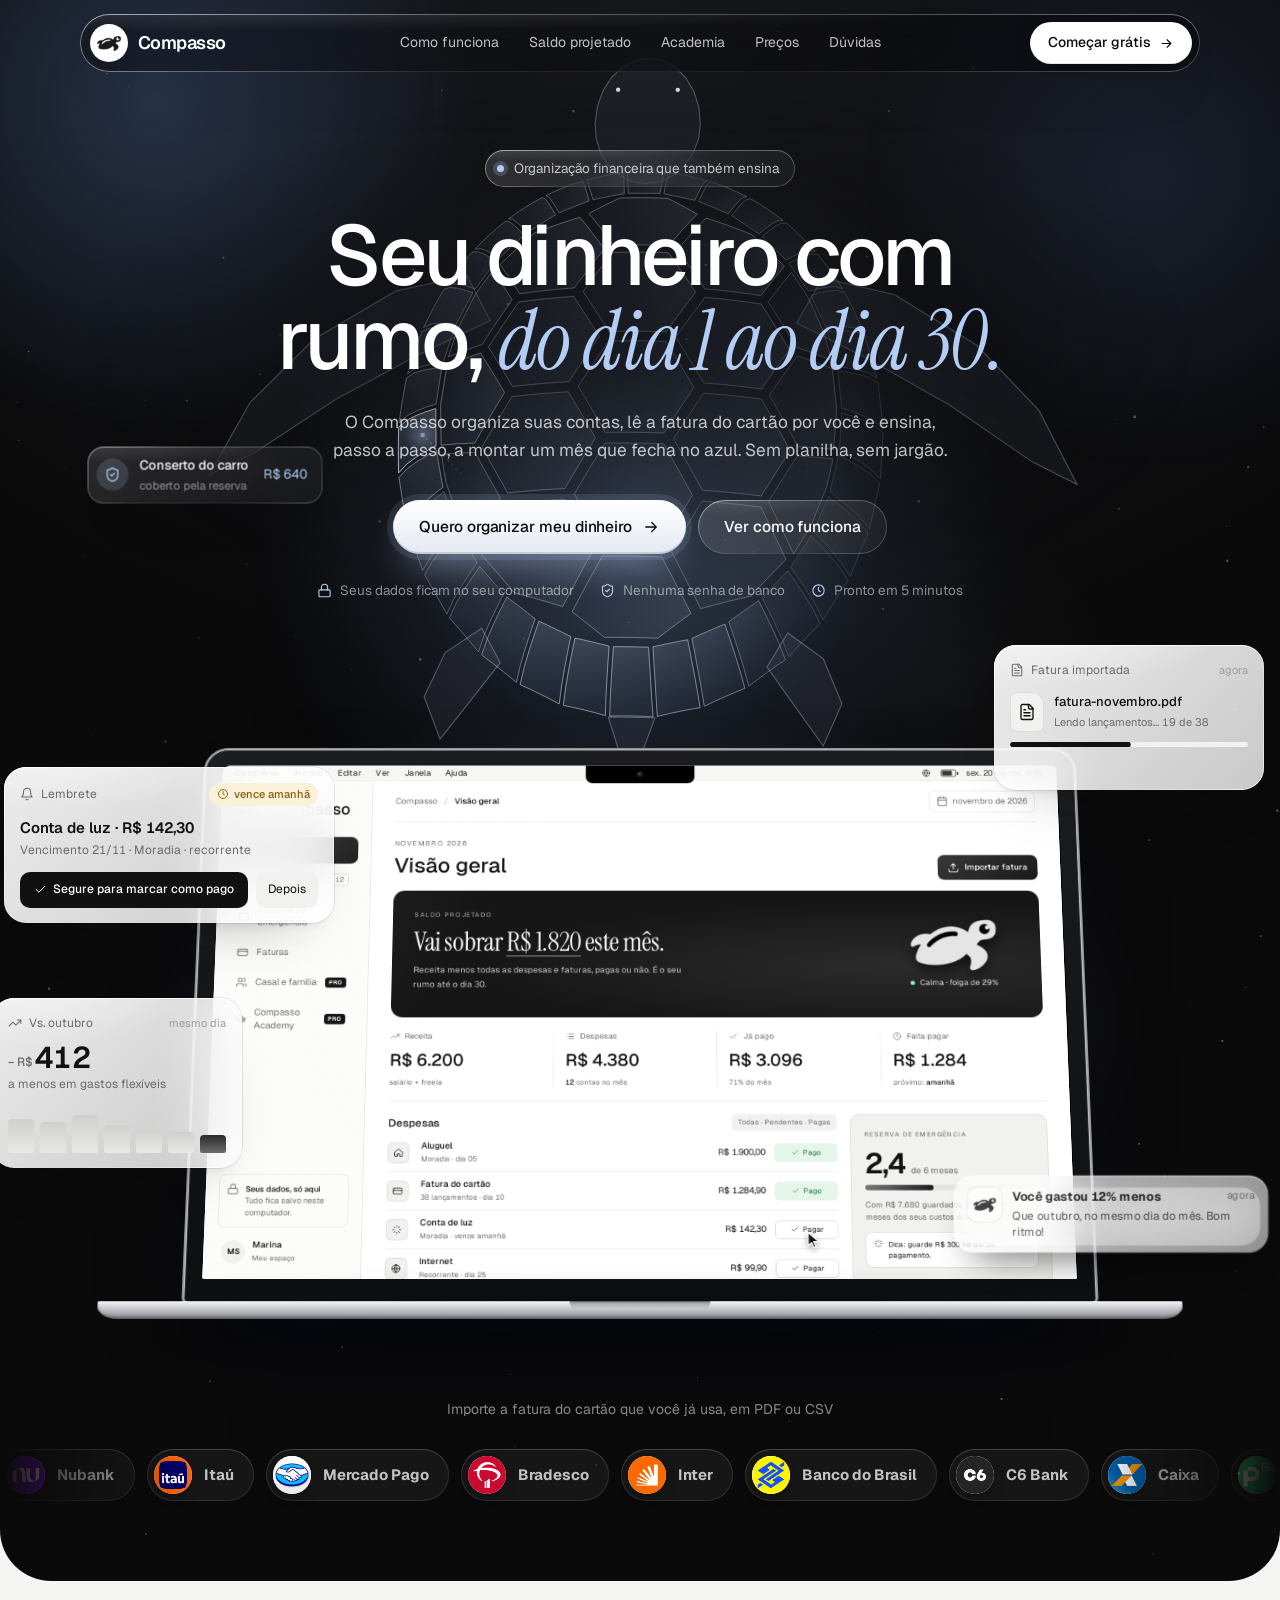
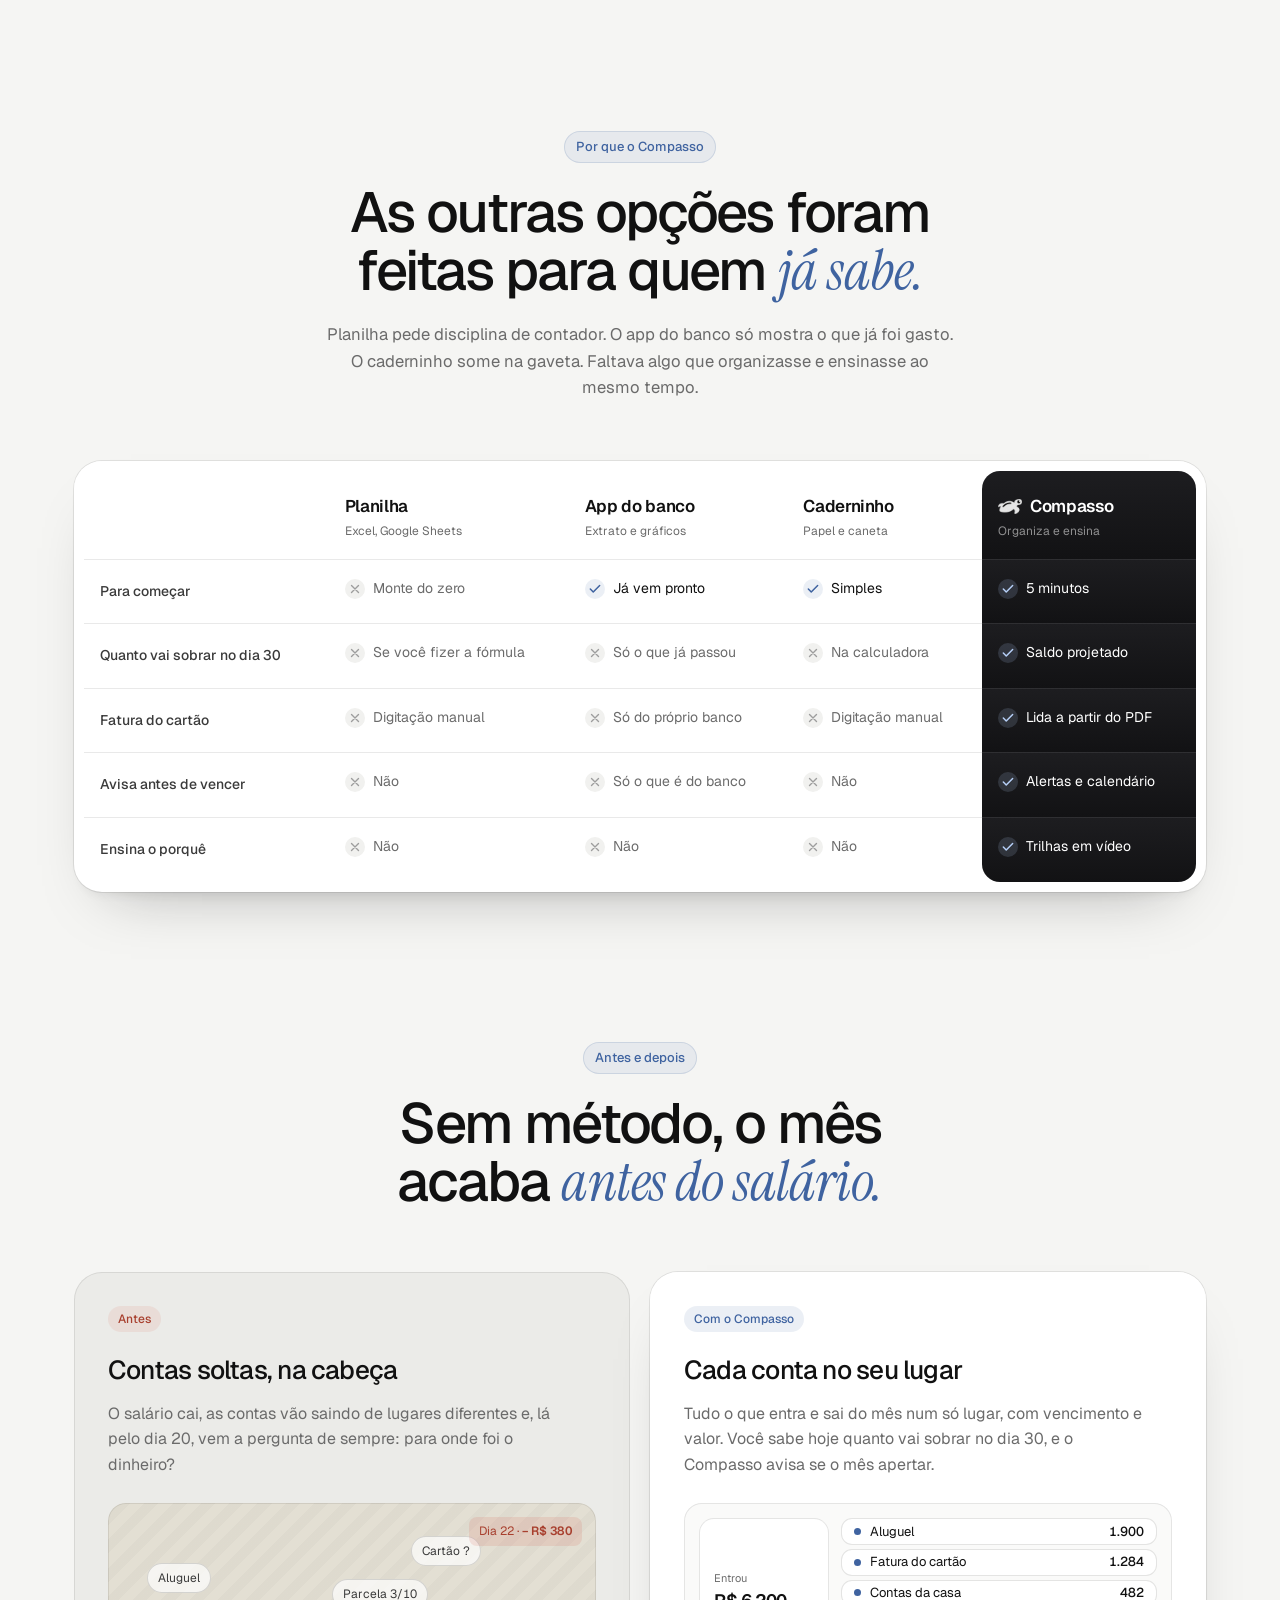
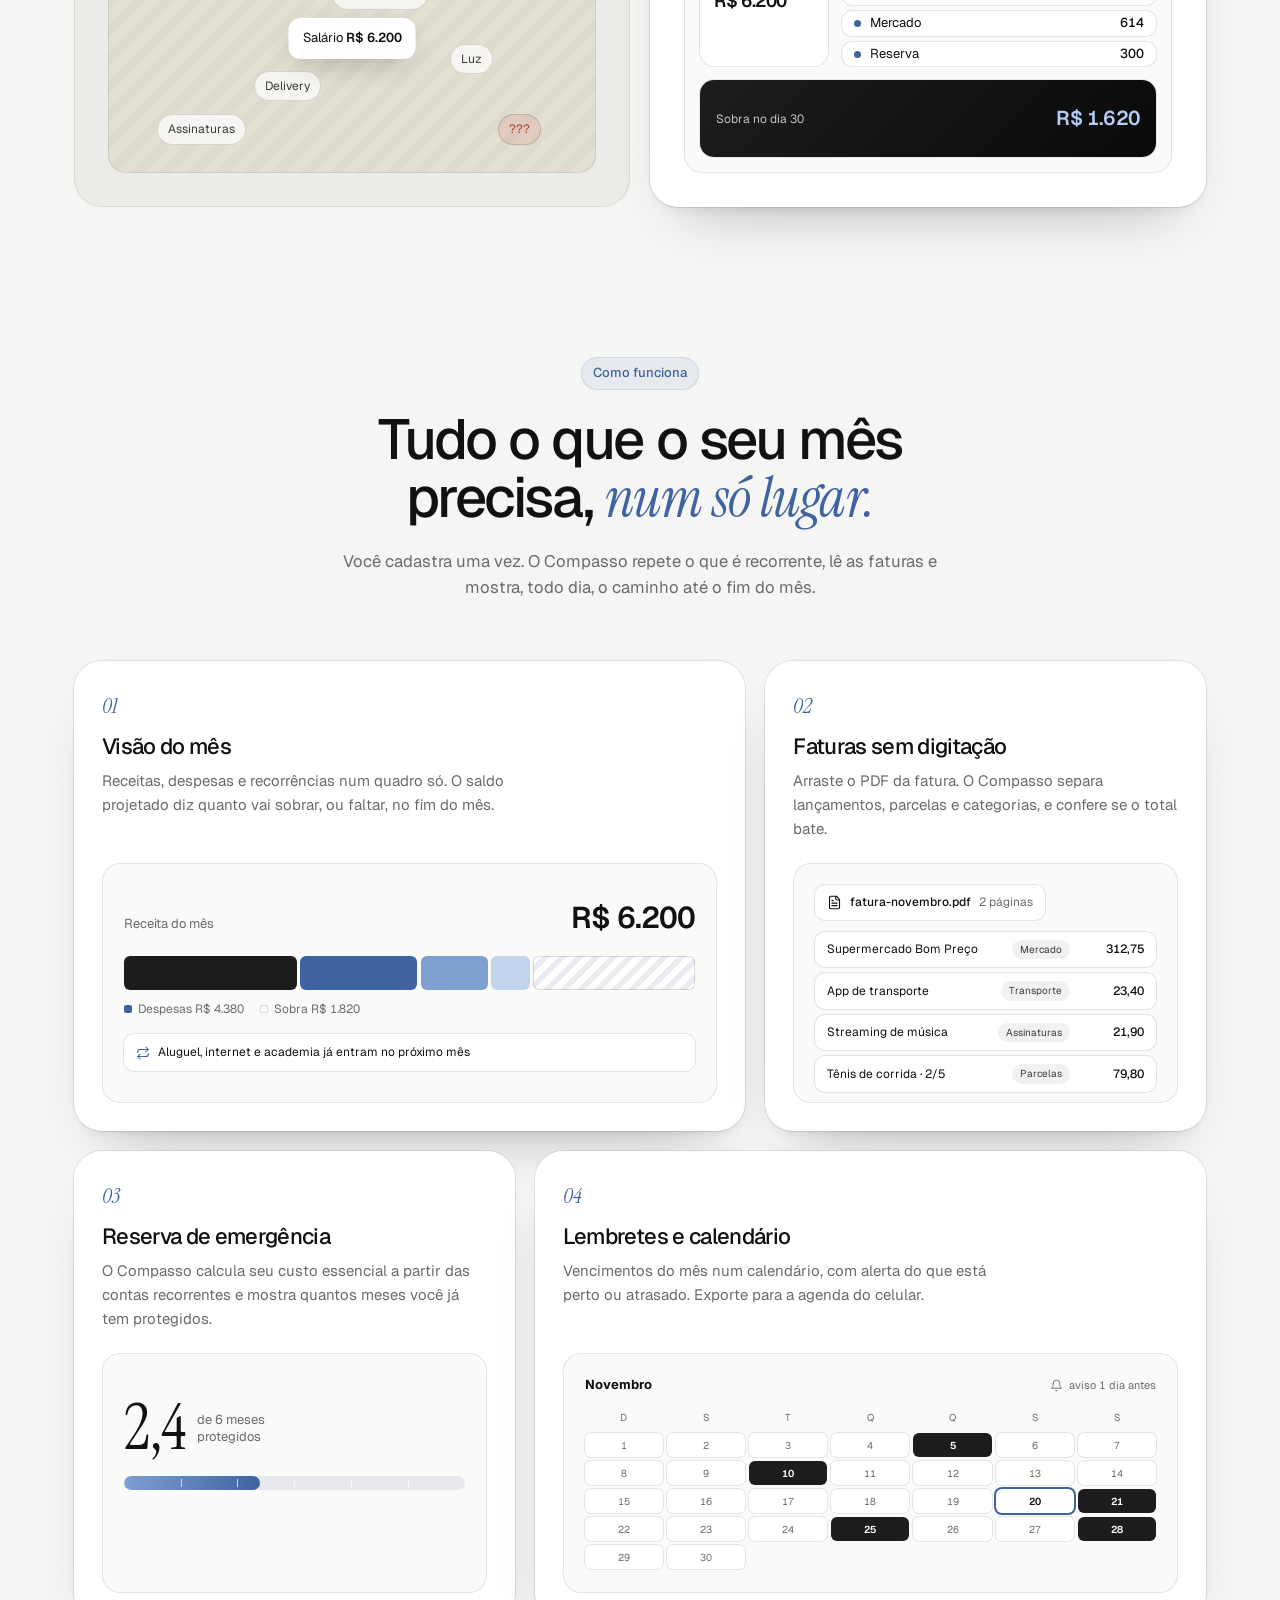
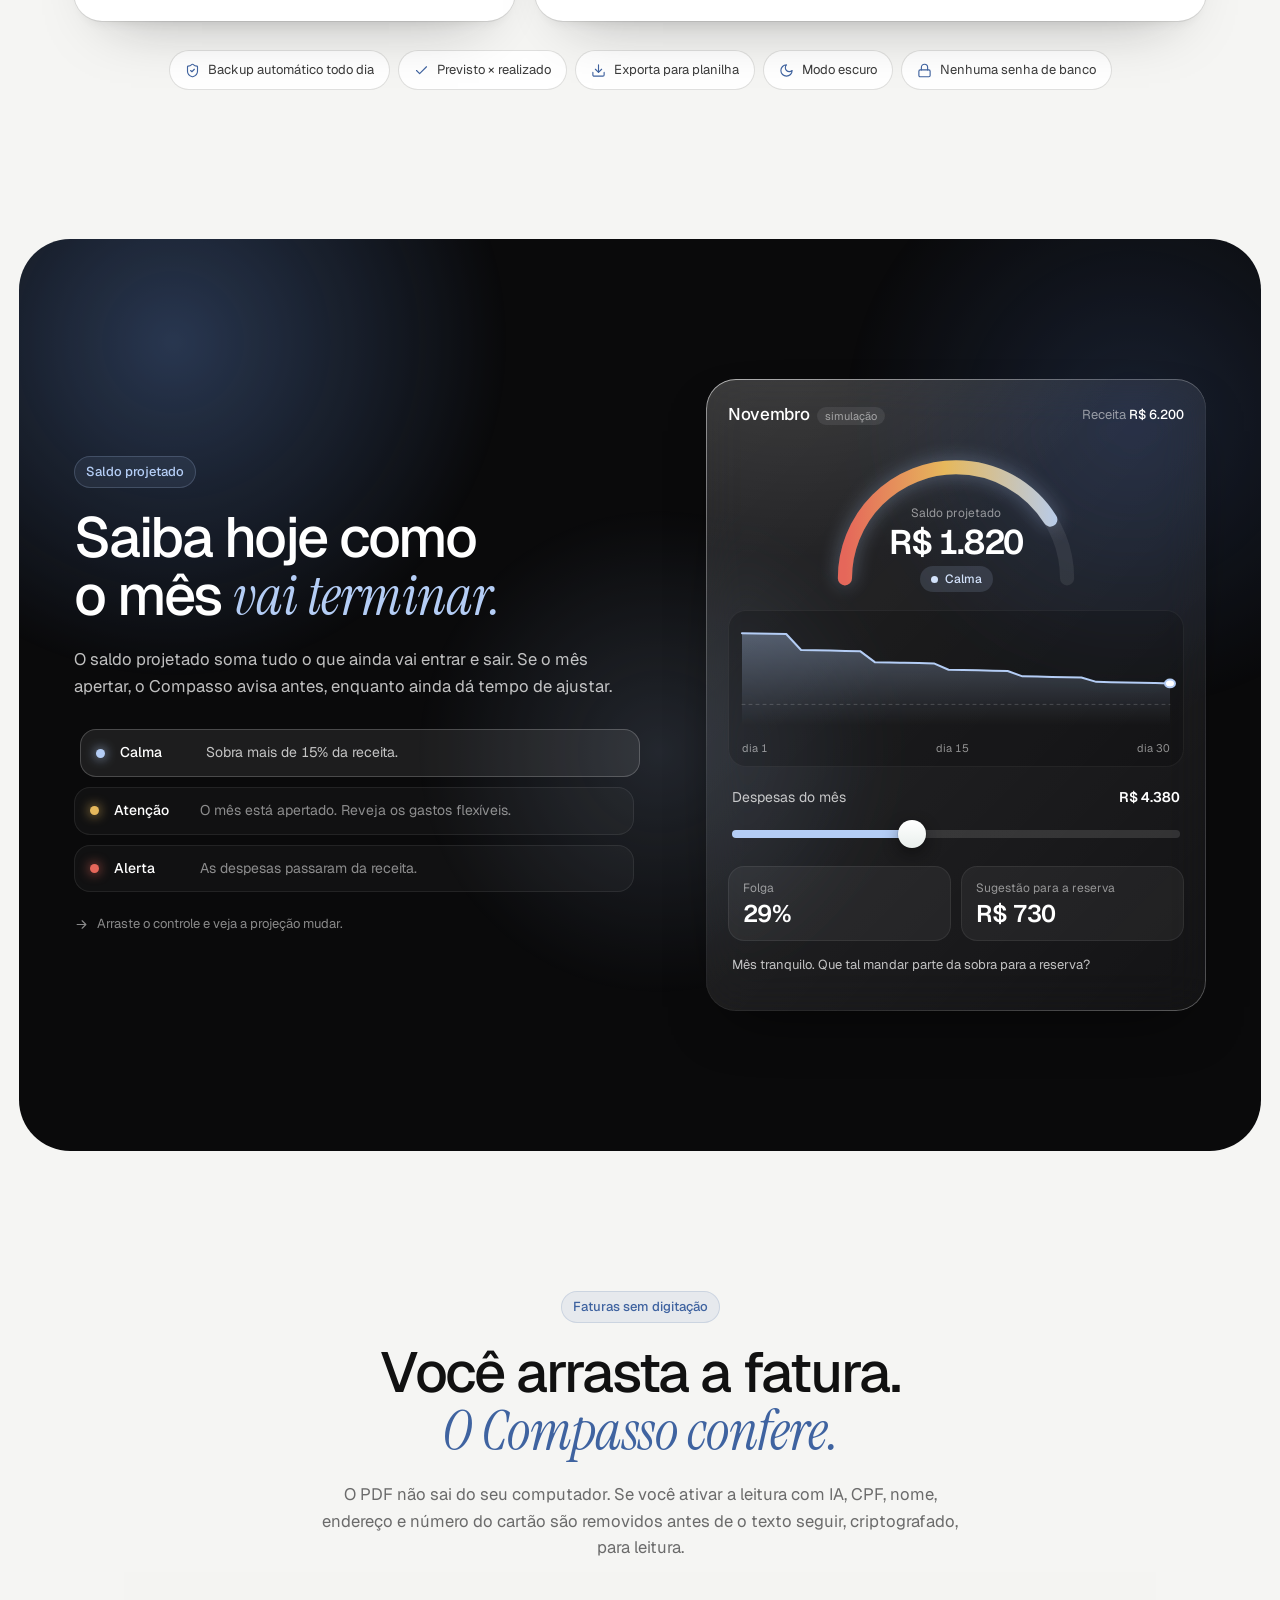
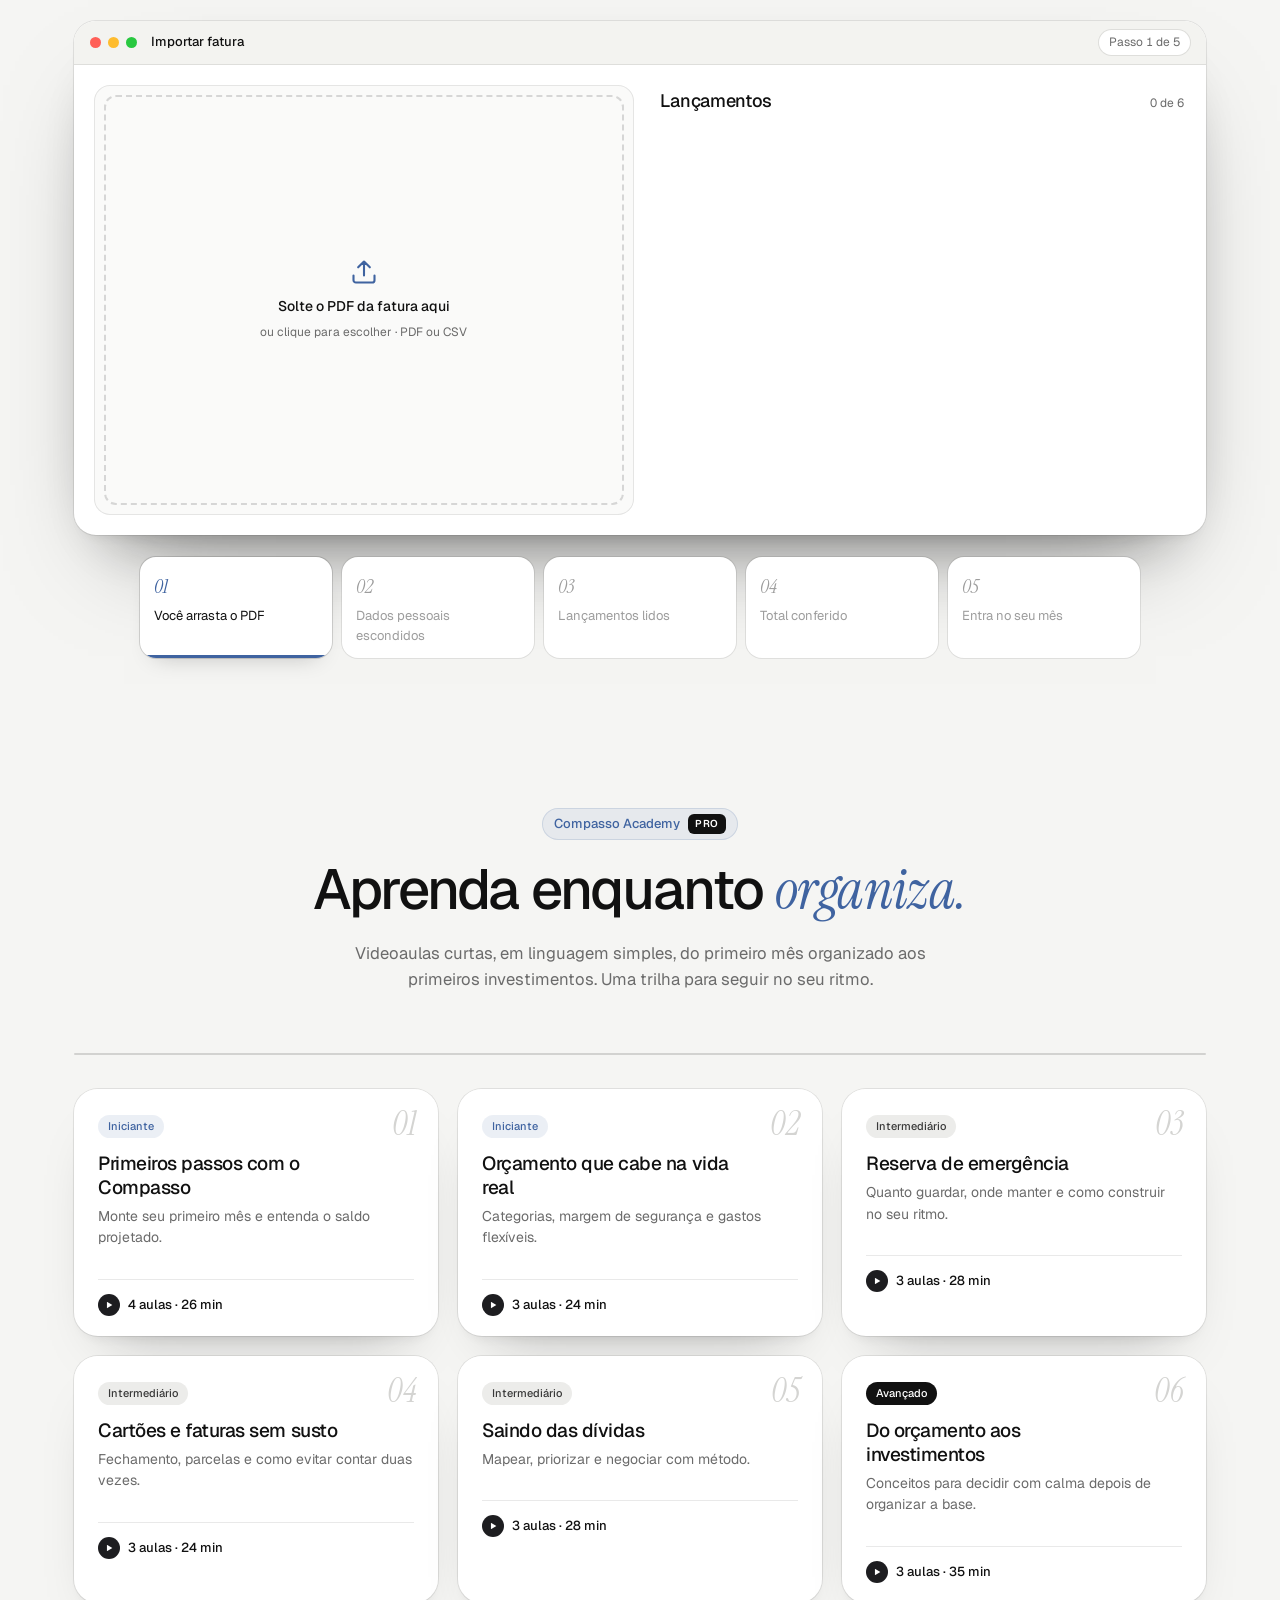
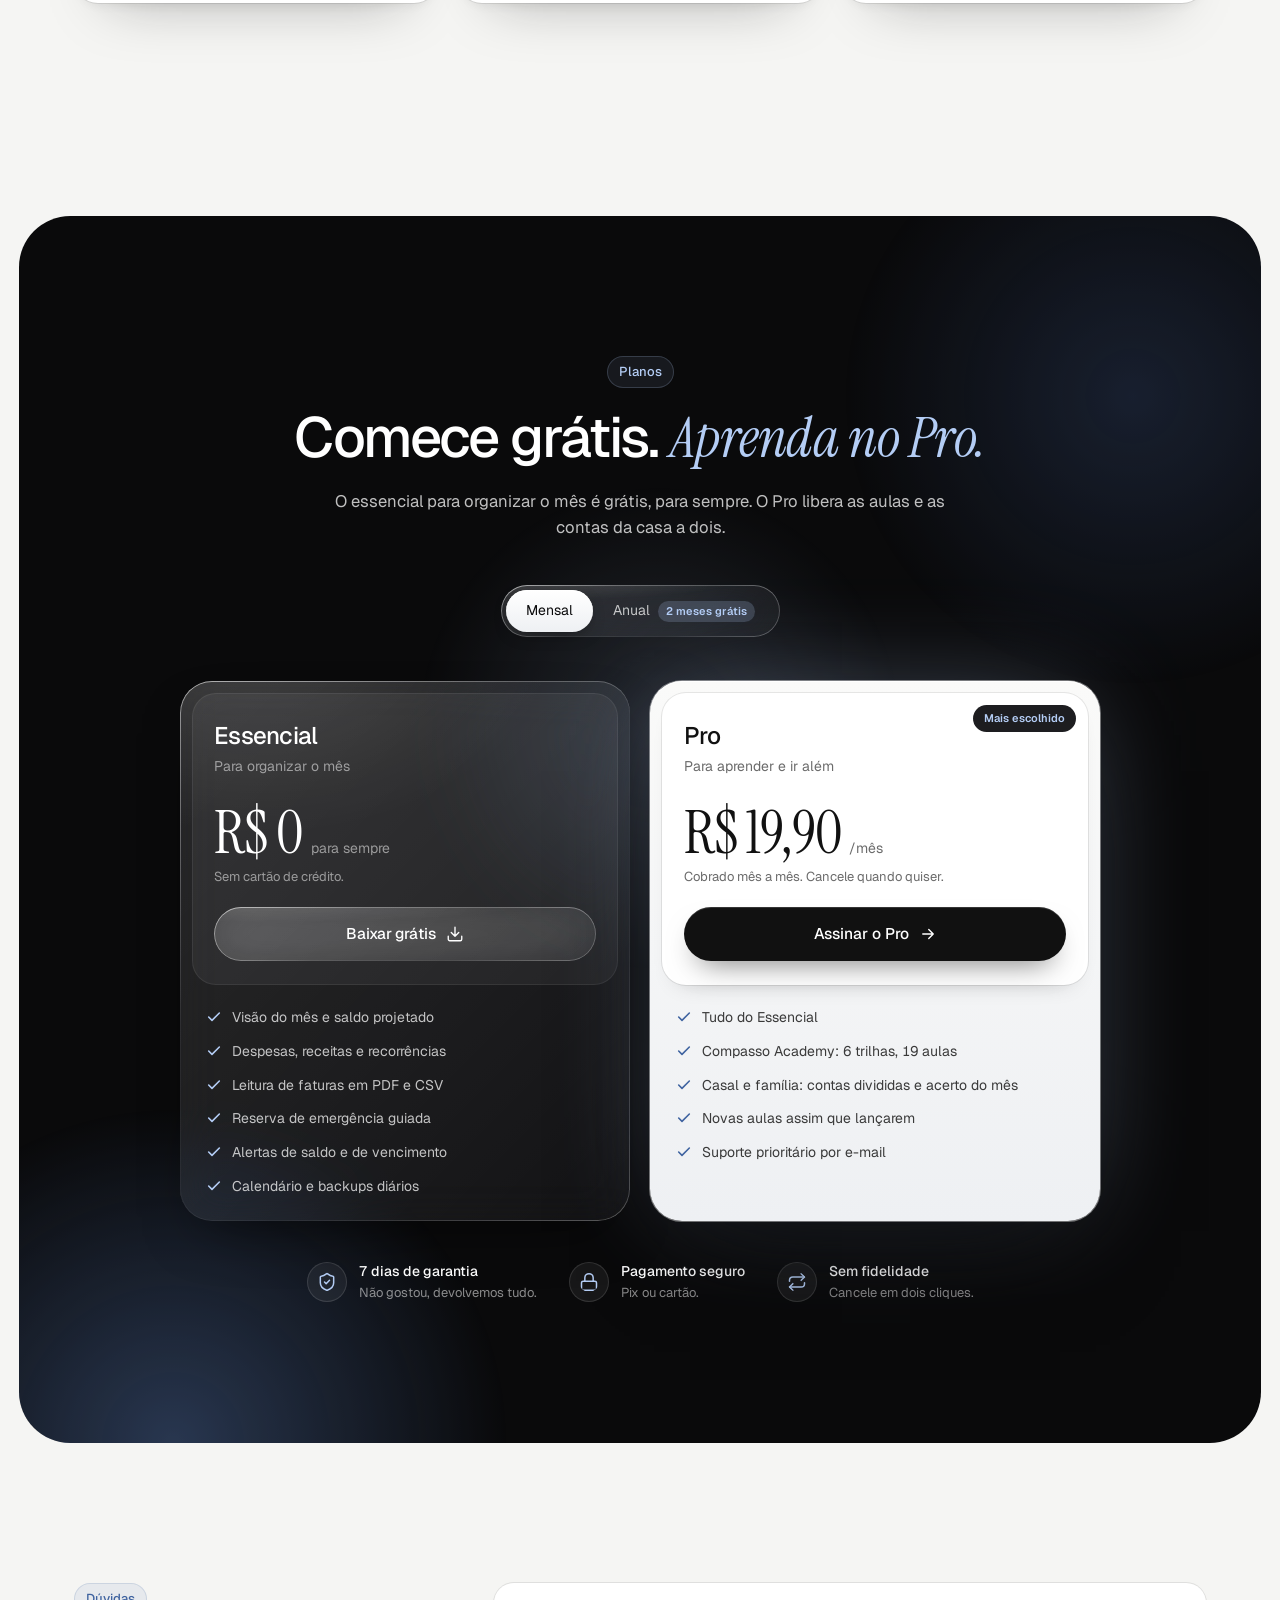
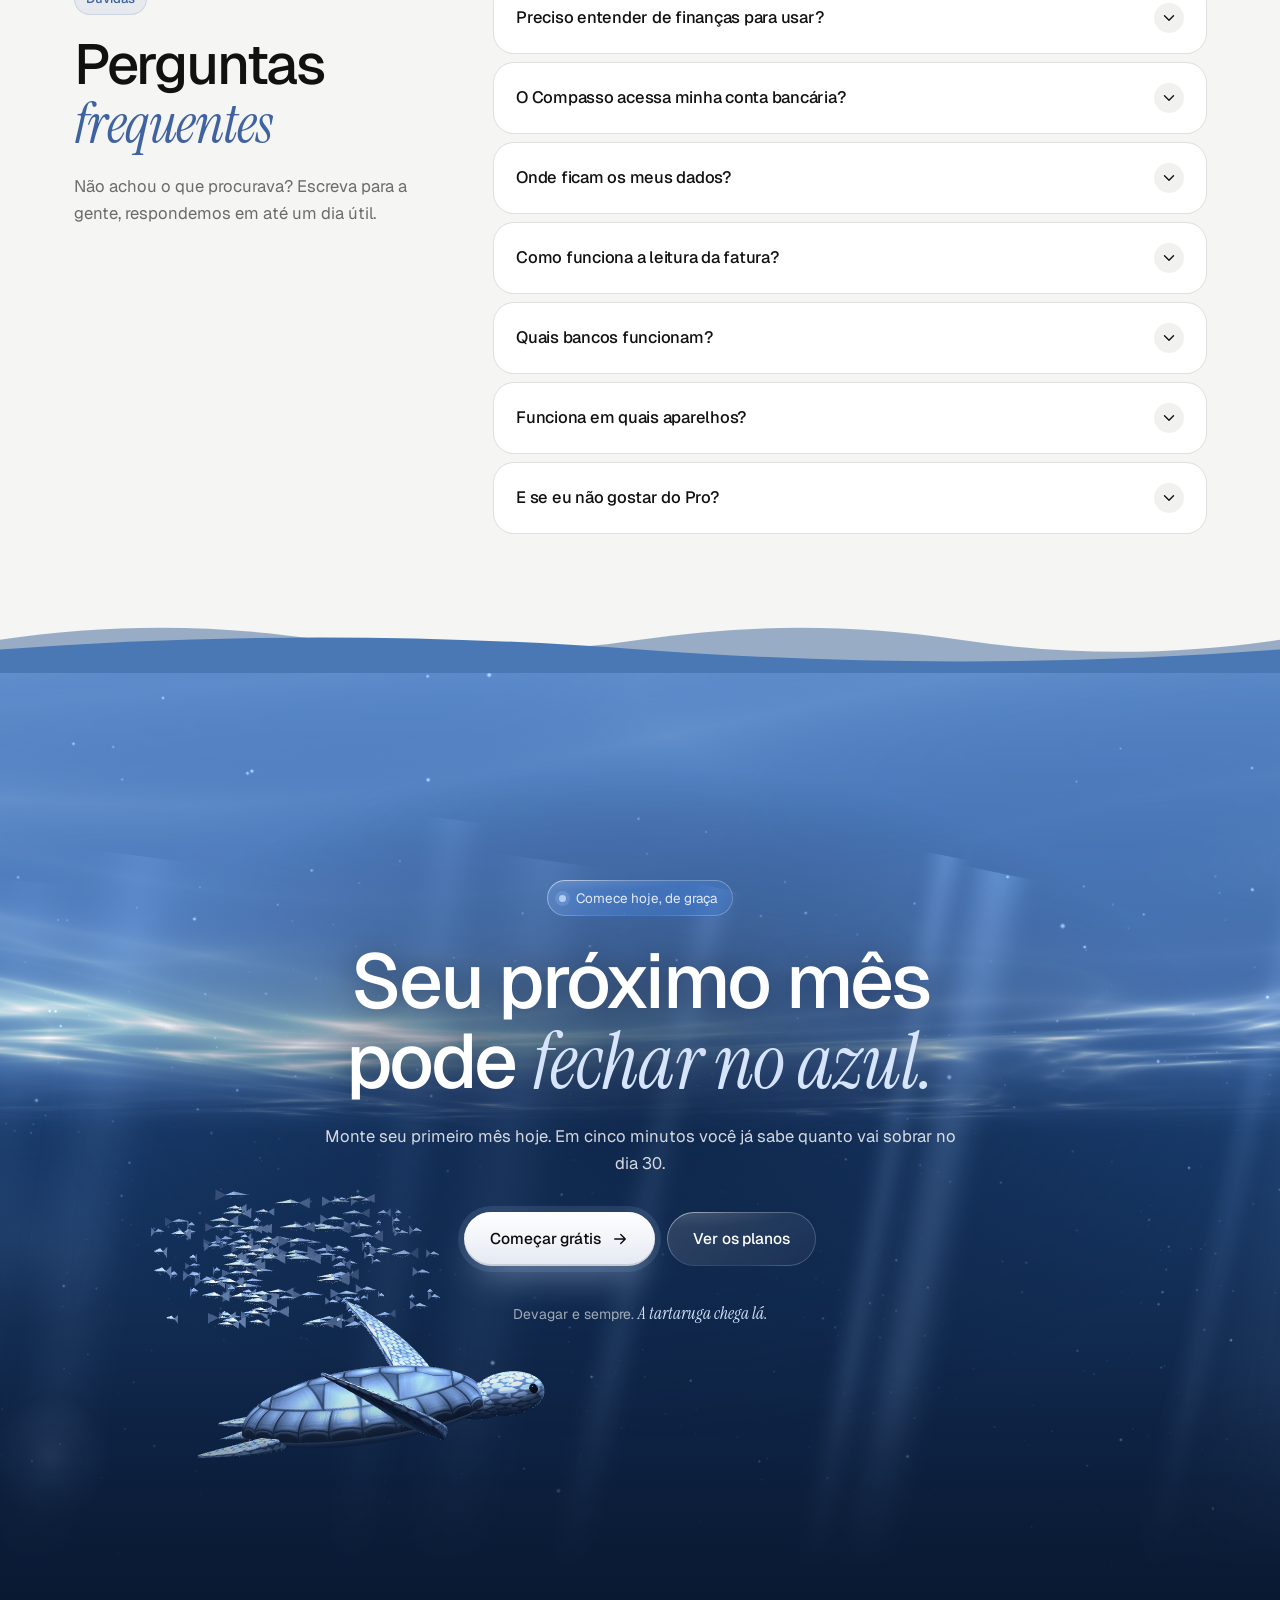
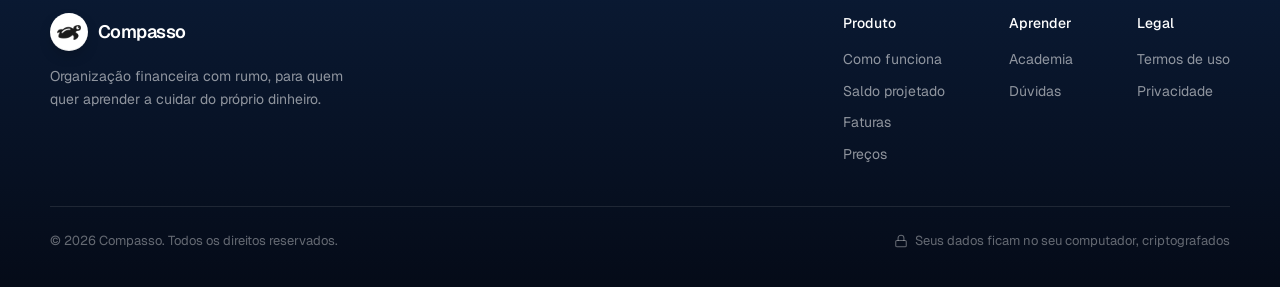
==== commit aa420250: "feat: novo visual de finanças, tartaruga em 3D e carrossel com 25 bancos - Troca o visual pixel art " ====
--- a/index.html
+++ b/index.html
@@ -5,9 +5,11 @@
   <meta name="viewport" content="width=device-width, initial-scale=1, viewport-fit=cover" />
   <title>Compasso · Seu dinheiro com rumo</title>
   <meta name="description" content="O Compasso organiza suas contas, lê a fatura do cartão por você e ensina, passo a passo, a montar um mês que fecha no azul." />
-  <meta name="theme-color" content="#1f5fc8" />
+  <meta name="theme-color" content="#0a0a0b" />
   <link rel="icon" type="image/png" href="assets/compasso-logo.png" />
-  <link rel="preload" href="fonts/CompassoCasco-Bold.woff2" as="font" type="font/woff2" crossorigin />
+  <link rel="preconnect" href="https://fonts.googleapis.com" />
+  <link rel="preconnect" href="https://fonts.gstatic.com" crossorigin />
+  <link href="https://fonts.googleapis.com/css2?family=Geist:wght@300..700&family=Instrument+Serif:ital@0;1&display=swap" rel="stylesheet" />
   <link rel="stylesheet" href="styles.css" />
   <script>document.documentElement.classList.add("js")</script>
 </head>
@@ -48,52 +50,51 @@
     </defs>
   </svg>
 
-  <canvas class="sky" aria-hidden="true"></canvas>
-
   <!-- ===================== CABEÇALHO ===================== -->
   <header class="nav" data-nav>
-    <div class="nav-bar">
+    <div class="nav-bar lg lg--dark">
       <a class="logo" href="#topo" aria-label="Compasso, início">
-        <span class="logo-tile"><img src="assets/compasso-logo.png" alt="" width="26" height="16" /></span>
+        <span class="logo-tile"><img src="assets/compasso-logo.png" alt="" width="24" height="15" /></span>
         <span class="logo-word">Compasso</span>
       </a>
       <nav class="nav-links" aria-label="Seções">
         <a href="#como-funciona">Como funciona</a>
-        <a href="#tartaruga">A tartaruga</a>
+        <a href="#termometro">Saldo projetado</a>
         <a href="#academia">Academia</a>
         <a href="#precos">Preços</a>
         <a href="#duvidas">Dúvidas</a>
       </nav>
-      <div class="nav-end">
-        <div class="month-pill" aria-hidden="true" title="A página atravessa um mês inteiro">
-          <span class="month-pill__label">Dia</span>
-          <b class="month-pill__day" data-day>01</b>
-          <span class="month-pill__track"><i data-month-bar></i><em style="--at:48%"></em></span>
-        </div>
-        <a class="nav-cta" href="#precos">
-          <span class="nav-peek"><canvas class="px-turtle" data-scale="2" data-peek></canvas></span>
-          <span>Começar grátis</span>
-        </a>
-      </div>
+      <a class="nav-cta" href="#precos">Começar grátis<svg><use href="#i-arrow"/></svg></a>
     </div>
   </header>
 
   <main id="topo">
     <!-- ===================== HERO ===================== -->
     <section class="hero">
+      <div class="aurora" aria-hidden="true"><i></i><i></i><i></i><i></i></div>
+      <canvas class="hero-3d" data-hero3d aria-hidden="true"></canvas>
+      <div class="hero-glow" aria-hidden="true"></div>
+
       <div class="hero-copy">
-        <p class="kicker kicker--glass"><span class="kicker-dot"></span>Para quem quer aprender a cuidar do próprio dinheiro</p>
+        <p class="badge lg lg--dark"><span class="badge-dot"></span>Organização financeira que também ensina</p>
         <h1 class="hero-title" data-split>Seu dinheiro com rumo, <em>do dia 1 ao dia 30.</em></h1>
         <p class="hero-lead">O Compasso organiza suas contas, lê a fatura do cartão por você e ensina, passo a passo, a montar um mês que fecha no azul. Sem planilha, sem jargão.</p>
         <div class="hero-cta">
           <a href="#precos" class="btn btn--primary">Quero organizar meu dinheiro<svg><use href="#i-arrow"/></svg></a>
-          <a href="#como-funciona" class="btn btn--ghost">Ver funcionando</a>
-        </div>
-        <p class="hero-note">
-          <span>Pronto em 5 minutos</span><span class="dot">·</span>
-          <span class="hero-platforms"><svg><use href="#i-windows"/></svg>Windows</span><span class="dot">·</span>
-          <span><svg><use href="#i-lock"/></svg>Seus dados ficam no seu computador</span>
-        </p>
+          <a href="#como-funciona" class="btn btn--glass lg lg--dark">Ver como funciona</a>
+        </div>
+        <ul class="hero-trust">
+          <li><svg><use href="#i-lock"/></svg>Seus dados ficam no seu computador</li>
+          <li><svg><use href="#i-shield"/></svg>Nenhuma senha de banco</li>
+          <li><svg><use href="#i-clock"/></svg>Pronto em 5 minutos</li>
+        </ul>
+      </div>
+
+      <!-- Imprevisto batendo no casco: aviso que aparece no ponto do impacto -->
+      <div class="shield-toast lg lg--dark" data-shield-toast aria-hidden="true">
+        <span class="st-ico"><svg><use href="#i-shield"/></svg></span>
+        <span class="st-txt"><b data-st-name>Conserto do carro</b><small>coberto pela reserva</small></span>
+        <em data-st-val>R$ 640</em>
       </div>
 
       <div class="stage" id="demo">
@@ -132,7 +133,7 @@
                     <p>Receita menos todas as despesas e faturas, pagas ou não. É o seu rumo até o dia 30.</p>
                   </div>
                   <div class="app-hero__turtle">
-                    <canvas class="px-turtle" data-scale="6" data-mood="calm" data-color="#ececec" data-eye="#161616"></canvas>
+                    <img src="assets/compasso-logo.png" alt="" />
                     <span class="app-mood"><i></i>Calma · folga de 29%</span>
                   </div>
                 </div>
@@ -185,8 +186,7 @@
 
         <!-- Cartões flutuantes -->
         <div class="pop pop--bill" data-pop>
-          <canvas class="px-turtle perch" data-scale="3" data-perch></canvas>
-          <div class="card card--mini">
+          <div class="card card--mini lg">
             <div class="mini-head"><svg><use href="#i-bell"/></svg>Lembrete<span class="chip chip--wait" data-bill-chip><svg><use href="#i-clock"/></svg><span>vence amanhã</span></span></div>
             <p class="mini-title">Conta de luz · R$ 142,30</p>
             <p class="mini-detail">Vencimento 21/11 · Moradia · recorrente</p>
@@ -198,7 +198,7 @@
         </div>
 
         <div class="pop pop--invoice" data-pop>
-          <div class="card card--mini">
+          <div class="card card--mini lg">
             <div class="mini-head"><svg><use href="#i-file"/></svg>Fatura importada<em>agora</em></div>
             <div class="inv-line"><span class="inv-file"><svg><use href="#i-file"/></svg></span><span><b>fatura-novembro.pdf</b><small data-inv-status>Lendo lançamentos…</small></span></div>
             <div class="inv-bar"><i data-inv-bar></i></div>
@@ -208,15 +208,14 @@
 
         <div class="pop pop--push" data-pop>
           <div class="pushes" data-pushes>
-            <div class="push"><span class="push-ico"><img src="assets/compasso-logo.png" alt="" /></span><div><div class="push-top"><b>Você gastou 12% menos</b><span>agora</span></div><p>Que outubro, no mesmo dia do mês. A tartaruga agradece.</p></div></div>
+            <div class="push"><span class="push-ico"><img src="assets/compasso-logo.png" alt="" /></span><div><div class="push-top"><b>Você gastou 12% menos</b><span>agora</span></div><p>Que outubro, no mesmo dia do mês. Bom ritmo!</p></div></div>
             <div class="push"><span class="push-ico"><img src="assets/compasso-logo.png" alt="" /></span><div><div class="push-top"><b>Internet vence sexta</b><span>9:00</span></div><p>R$ 99,90 · já está no seu saldo projetado.</p></div></div>
             <div class="push"><span class="push-ico"><img src="assets/compasso-logo.png" alt="" /></span><div><div class="push-top"><b>Reserva: 2,4 de 6 meses</b><span>ontem</span></div><p>Mais R$ 300 e você passa de 2,5 meses guardados.</p></div></div>
           </div>
         </div>
 
         <div class="pop pop--save" data-pop>
-          <canvas class="px-turtle perch perch--right" data-scale="3" data-perch data-flip></canvas>
-          <div class="card card--mini">
+          <div class="card card--mini lg">
             <div class="mini-head"><svg><use href="#i-trend"/></svg>Vs. outubro<em>mesmo dia</em></div>
             <div class="mini-kpi"><b><span class="cur">− R$</span>412</b><span>a menos em gastos flexíveis</span></div>
             <div class="mini-bars"><i style="--h:72%"></i><i style="--h:64%"></i><i style="--h:80%"></i><i style="--h:58%"></i><i style="--h:50%"></i><i style="--h:44%"></i><i style="--h:38%"></i></div>
@@ -249,7 +248,7 @@
                 <div class="ps-body">
                   <header class="ps-head"><div><small>Boa tarde,</small><h5>Marina</h5></div><span class="ps-avatar">MS</span></header>
                   <div class="ps-turtle">
-                    <canvas class="px-turtle" data-scale="2" data-mood="calm" data-color="#ececec" data-eye="#161616"></canvas>
+                    <img src="assets/compasso-logo.png" alt="" />
                     <div><b>Calma</b><span>folga de 29% no mês</span></div>
                     <em>NOV</em>
                   </div>
@@ -275,22 +274,40 @@
           <span class="phone-floor"></span>
         </div>
       </div>
-    </section>
-
-    <!-- ===================== BANCOS ===================== -->
-    <section class="banks reveal">
-      <p class="banks-lead">Importe a fatura do cartão que você já usa, em PDF ou CSV.</p>
-      <div class="banks-marquee">
-        <ul class="banks-track" data-marquee>
-          <li><span class="bank-ico" style="--bg:#820ad1"><img src="assets/banks/nubank.svg" alt="" /></span><b>Nubank</b></li>
-          <li><span class="bank-ico bank-ico--full"><img src="assets/banks/itau.png" alt="" /></span><b>Itaú</b></li>
-          <li><span class="bank-ico" style="--bg:#cc092f"><img src="assets/banks/bradesco.png" alt="" /></span><b>Bradesco</b></li>
-          <li><span class="bank-ico bank-ico--full"><img src="assets/banks/bb.png" alt="" /></span><b>Banco do Brasil</b></li>
-          <li><span class="bank-ico bank-ico--full"><img src="assets/banks/santander.png" alt="" /></span><b>Santander</b></li>
-          <li><span class="bank-ico bank-ico--full"><img src="assets/banks/caixa.png" alt="" /></span><b>Caixa</b></li>
-          <li><span class="bank-ico bank-ico--full"><img src="assets/banks/inter.png" alt="" /></span><b>Inter</b></li>
-          <li><span class="bank-ico bank-ico--other"><svg><use href="#i-card"/></svg></span><b>Outros bancos</b></li>
-        </ul>
+
+      <!-- Bancos -->
+      <div class="banks reveal">
+        <p class="banks-lead">Importe a fatura do cartão que você já usa, em PDF ou CSV</p>
+        <div class="banks-marquee">
+          <ul class="banks-track" data-marquee>
+            <li><span class="bank-ico bank-ico--app"><img src="assets/banks/app/nubank.png" alt="" width="38" height="38" loading="lazy" /></span><b>Nubank</b></li>
+            <li><span class="bank-ico bank-ico--app"><img src="assets/banks/app/itau.png" alt="" width="38" height="38" loading="lazy" /></span><b>Itaú</b></li>
+            <li><span class="bank-ico bank-ico--app"><img src="assets/banks/app/mercadopago.png" alt="" width="38" height="38" loading="lazy" /></span><b>Mercado Pago</b></li>
+            <li><span class="bank-ico bank-ico--app"><img src="assets/banks/app/bradesco.png" alt="" width="38" height="38" loading="lazy" /></span><b>Bradesco</b></li>
+            <li><span class="bank-ico bank-ico--app"><img src="assets/banks/app/inter.png" alt="" width="38" height="38" loading="lazy" /></span><b>Inter</b></li>
+            <li><span class="bank-ico bank-ico--app"><img src="assets/banks/app/bb.png" alt="" width="38" height="38" loading="lazy" /></span><b>Banco do Brasil</b></li>
+            <li><span class="bank-ico bank-ico--app"><img src="assets/banks/app/c6.png" alt="" width="38" height="38" loading="lazy" /></span><b>C6 Bank</b></li>
+            <li><span class="bank-ico bank-ico--app"><img src="assets/banks/app/caixa.png" alt="" width="38" height="38" loading="lazy" /></span><b>Caixa</b></li>
+            <li><span class="bank-ico bank-ico--app"><img src="assets/banks/app/picpay.png" alt="" width="38" height="38" loading="lazy" /></span><b>PicPay</b></li>
+            <li><span class="bank-ico bank-ico--app"><img src="assets/banks/app/santander.png" alt="" width="38" height="38" loading="lazy" /></span><b>Santander</b></li>
+            <li><span class="bank-ico bank-ico--app"><img src="assets/banks/app/pagbank.png" alt="" width="38" height="38" loading="lazy" /></span><b>PagBank</b></li>
+            <li><span class="bank-ico bank-ico--app"><img src="assets/banks/app/btg.png" alt="" width="38" height="38" loading="lazy" /></span><b>BTG Pactual</b></li>
+            <li><span class="bank-ico bank-ico--app"><img src="assets/banks/app/neon.png" alt="" width="38" height="38" loading="lazy" /></span><b>Neon</b></li>
+            <li><span class="bank-ico bank-ico--app"><img src="assets/banks/app/sicredi.png" alt="" width="38" height="38" loading="lazy" /></span><b>Sicredi</b></li>
+            <li><span class="bank-ico bank-ico--app"><img src="assets/banks/app/xp.png" alt="" width="38" height="38" loading="lazy" /></span><b>XP</b></li>
+            <li><span class="bank-ico bank-ico--app"><img src="assets/banks/app/sicoob.png" alt="" width="38" height="38" loading="lazy" /></span><b>Sicoob</b></li>
+            <li><span class="bank-ico bank-ico--app"><img src="assets/banks/app/pan.png" alt="" width="38" height="38" loading="lazy" /></span><b>Banco Pan</b></li>
+            <li><span class="bank-ico bank-ico--app"><img src="assets/banks/app/safra.png" alt="" width="38" height="38" loading="lazy" /></span><b>Safra</b></li>
+            <li><span class="bank-ico bank-ico--app"><img src="assets/banks/app/banrisul.png" alt="" width="38" height="38" loading="lazy" /></span><b>Banrisul</b></li>
+            <li><span class="bank-ico bank-ico--app"><img src="assets/banks/app/digio.png" alt="" width="38" height="38" loading="lazy" /></span><b>Digio</b></li>
+            <li><span class="bank-ico bank-ico--app"><img src="assets/banks/app/brb.png" alt="" width="38" height="38" loading="lazy" /></span><b>BRB</b></li>
+            <li><span class="bank-ico bank-ico--app"><img src="assets/banks/app/agibank.png" alt="" width="38" height="38" loading="lazy" /></span><b>Agibank</b></li>
+            <li><span class="bank-ico bank-ico--app"><img src="assets/banks/app/bmg.png" alt="" width="38" height="38" loading="lazy" /></span><b>Banco BMG</b></li>
+            <li><span class="bank-ico bank-ico--app"><img src="assets/banks/app/porto.png" alt="" width="38" height="38" loading="lazy" /></span><b>Porto Bank</b></li>
+            <li><span class="bank-ico bank-ico--app"><img src="assets/banks/app/nomad.png" alt="" width="38" height="38" loading="lazy" /></span><b>Nomad</b></li>
+            <li><span class="bank-ico bank-ico--other"><svg><use href="#i-card"/></svg></span><b>Outros bancos</b></li>
+          </ul>
+        </div>
       </div>
     </section>
 
@@ -298,6 +315,7 @@
     <section class="sec" id="comparar">
       <div class="sec-in">
         <div class="intro reveal">
+          <p class="eyebrow">Por que o Compasso</p>
           <h2 class="h2" data-split>As outras opções foram feitas para quem <em>já sabe.</em></h2>
           <p class="lead">Planilha pede disciplina de contador. O app do banco só mostra o que já foi gasto. O caderninho some na gaveta. Faltava algo que organizasse e ensinasse ao mesmo tempo.</p>
         </div>
@@ -323,33 +341,37 @@
             <li class="is-us"><header><img src="assets/compasso-logo.png" alt="" /><b>Compasso</b><em>Organiza e ensina</em></header><dl><div><dt>Para começar</dt><dd class="yes"><svg><use href="#i-check"/></svg>5 minutos</dd></div><div><dt>Quanto vai sobrar</dt><dd class="yes"><svg><use href="#i-check"/></svg>Saldo projetado</dd></div><div><dt>Fatura do cartão</dt><dd class="yes"><svg><use href="#i-check"/></svg>Lida a partir do PDF</dd></div><div><dt>Ensina o porquê</dt><dd class="yes"><svg><use href="#i-check"/></svg>Trilhas em vídeo</dd></div></dl></li>
           </ul>
         </div>
-        <div class="sx-cta reveal"><a href="#precos" class="btn btn--primary">Quero organizar meu dinheiro<svg><use href="#i-arrow"/></svg></a><p class="sx-note">Comece grátis · cancele quando quiser</p></div>
       </div>
     </section>
 
     <!-- ===================== ANTES × DEPOIS ===================== -->
     <section class="sec">
       <div class="sec-in">
-        <div class="intro reveal"><h2 class="h2" data-split>Sem método, o mês acaba <em>antes do salário.</em></h2></div>
+        <div class="intro reveal">
+          <p class="eyebrow">Antes e depois</p>
+          <h2 class="h2" data-split>Sem método, o mês acaba <em>antes do salário.</em></h2>
+        </div>
         <div class="pair">
           <article class="pair-card pair-card--before reveal">
+            <span class="pair-tag">Antes</span>
             <h3>Contas soltas, na cabeça</h3>
             <p>O salário cai, as contas vão saindo de lugares diferentes e, lá pelo dia 20, vem a pergunta de sempre: para onde foi o dinheiro?</p>
             <div class="chaos" aria-hidden="true">
               <span class="chaos-pay">Salário <b>R$ 6.200</b></span>
               <span class="bub" style="--x:8%;--y:22%;--d:0s">Aluguel</span>
               <span class="bub" style="--x:62%;--y:12%;--d:-1.2s">Cartão ?</span>
-              <span class="bub" style="--x:30%;--y:58%;--d:-2.1s">Delivery</span>
+              <span class="bub" style="--x:30%;--y:62%;--d:-2.1s">Delivery</span>
               <span class="bub" style="--x:70%;--y:52%;--d:-.6s">Luz</span>
-              <span class="bub" style="--x:46%;--y:30%;--d:-3s">Parcela 3/10</span>
-              <span class="bub" style="--x:12%;--y:76%;--d:-1.7s">Assinaturas</span>
-              <span class="bub bub--q" style="--x:82%;--y:78%;--d:-2.6s">???</span>
+              <span class="bub" style="--x:46%;--y:28%;--d:-3s">Parcela 3/10</span>
+              <span class="bub" style="--x:10%;--y:78%;--d:-1.7s">Assinaturas</span>
+              <span class="bub bub--q" style="--x:80%;--y:78%;--d:-2.6s">???</span>
               <span class="chaos-end">Dia 22 · <b>− R$ 380</b></span>
             </div>
           </article>
           <article class="pair-card pair-card--after reveal">
+            <span class="pair-tag pair-tag--ok">Com o Compasso</span>
             <h3>Cada conta no seu lugar</h3>
-            <p>Tudo o que entra e sai do mês num só lugar, com vencimento e valor. Você sabe hoje quanto vai sobrar no dia 30, e a tartaruga avisa se o mês apertar.</p>
+            <p>Tudo o que entra e sai do mês num só lugar, com vencimento e valor. Você sabe hoje quanto vai sobrar no dia 30, e o Compasso avisa se o mês apertar.</p>
             <div class="order" aria-hidden="true">
               <div class="order-in"><span>Entrou</span><b>R$ 6.200</b></div>
               <div class="order-list">
@@ -359,7 +381,7 @@
                 <span style="--i:3"><i></i>Mercado<b>614</b></span>
                 <span style="--i:4"><i></i>Reserva<b>300</b></span>
               </div>
-              <div class="order-out"><span>Sobra no dia 30</span><b><span class="cur">R$</span>1.620</b></div>
+              <div class="order-out"><span>Sobra no dia 30</span><b>R$ 1.620</b></div>
             </div>
           </article>
         </div>
@@ -370,24 +392,32 @@
     <section class="sec" id="como-funciona">
       <div class="sec-in">
         <div class="intro reveal">
-          <p class="kicker">Como funciona</p>
+          <p class="eyebrow">Como funciona</p>
           <h2 class="h2" data-split>Tudo o que o seu mês precisa, <em>num só lugar.</em></h2>
           <p class="lead">Você cadastra uma vez. O Compasso repete o que é recorrente, lê as faturas e mostra, todo dia, o caminho até o fim do mês.</p>
         </div>
         <div class="feat-grid">
-          <article class="feat reveal" data-spot>
+          <article class="feat feat--wide reveal" data-spot>
+            <div class="feat-text">
+              <span class="feat-n">01</span>
+              <h3>Visão do mês</h3>
+              <p>Receitas, despesas e recorrências num quadro só. O saldo projetado diz quanto vai sobrar, ou faltar, no fim do mês.</p>
+            </div>
             <div class="feat-view">
               <div class="fv-month">
-                <div class="fv-row"><span>Receita do mês</span><b><span class="cur">R$</span>6.200</b></div>
-                <div class="fv-stack"><i style="--w:31%" title="Aluguel"></i><i style="--w:21%"></i><i style="--w:12%"></i><i style="--w:7%"></i><em style="--w:29%"></em></div>
+                <div class="fv-row"><span>Receita do mês</span><b>R$ 6.200</b></div>
+                <div class="fv-stack"><i style="--w:31%"></i><i style="--w:21%"></i><i style="--w:12%"></i><i style="--w:7%"></i><em style="--w:29%"></em></div>
                 <div class="fv-legend"><span><i></i>Despesas R$ 4.380</span><span><i class="lt"></i>Sobra R$ 1.820</span></div>
                 <div class="fv-chip"><svg><use href="#i-repeat"/></svg>Aluguel, internet e academia já entram no próximo mês</div>
               </div>
             </div>
-            <h3>Visão do mês</h3>
-            <p>Receitas, despesas e recorrências num quadro só. O saldo projetado diz quanto vai sobrar, ou faltar, no fim do mês.</p>
           </article>
           <article class="feat reveal" data-spot>
+            <div class="feat-text">
+              <span class="feat-n">02</span>
+              <h3>Faturas sem digitação</h3>
+              <p>Arraste o PDF da fatura. O Compasso separa lançamentos, parcelas e categorias, e confere se o total bate.</p>
+            </div>
             <div class="feat-view">
               <div class="fv-inv">
                 <span class="fv-pdf"><svg><use href="#i-file"/></svg>fatura-novembro.pdf<em>2 páginas</em></span>
@@ -399,10 +429,13 @@
                 </ul>
               </div>
             </div>
-            <h3>Faturas sem digitação</h3>
-            <p>Arraste o PDF da fatura. O Compasso separa lançamentos, parcelas e categorias, e confere se o total bate.</p>
           </article>
           <article class="feat reveal" data-spot>
+            <div class="feat-text">
+              <span class="feat-n">03</span>
+              <h3>Reserva de emergência</h3>
+              <p>O Compasso calcula seu custo essencial a partir das contas recorrentes e mostra quantos meses você já tem protegidos.</p>
+            </div>
             <div class="feat-view">
               <div class="fv-reserve">
                 <div class="fv-r-head"><b>2,4</b><span>de 6 meses<br />protegidos</span></div>
@@ -410,18 +443,19 @@
                 <div class="fv-r-cards"><span>Comece com 1 mês de custos essenciais.</span><span>Guarde no dia em que o dinheiro entra.</span><span>Liquidez antes de rendimento.</span></div>
               </div>
             </div>
-            <h3>Reserva de emergência</h3>
-            <p>O Compasso calcula seu custo essencial a partir das contas recorrentes e mostra quantos meses você já tem protegidos.</p>
           </article>
-          <article class="feat reveal" data-spot>
+          <article class="feat feat--wide reveal" data-spot>
+            <div class="feat-text">
+              <span class="feat-n">04</span>
+              <h3>Lembretes e calendário</h3>
+              <p>Vencimentos do mês num calendário, com alerta do que está perto ou atrasado. Exporte para a agenda do celular.</p>
+            </div>
             <div class="feat-view">
               <div class="fv-cal">
                 <div class="fv-cal-head"><b>Novembro</b><span><svg><use href="#i-bell"/></svg>aviso 1 dia antes</span></div>
                 <div class="fv-cal-grid" data-cal></div>
               </div>
             </div>
-            <h3>Lembretes e calendário</h3>
-            <p>Vencimentos do mês num calendário, com alerta do que está perto ou atrasado. Exporte para a agenda do celular.</p>
           </article>
         </div>
         <ul class="chips reveal">
@@ -431,38 +465,57 @@
           <li><svg><use href="#i-moon"/></svg>Modo escuro</li>
           <li><svg><use href="#i-lock"/></svg>Nenhuma senha de banco</li>
         </ul>
-        <div class="sx-cta reveal"><a href="#precos" class="btn btn--primary">Quero organizar meu dinheiro<svg><use href="#i-arrow"/></svg></a><p class="sx-note">Comece grátis · pronto em 5 minutos</p></div>
-      </div>
-    </section>
-
-    <!-- ===================== TARTARUGA ===================== -->
-    <section class="sec" id="tartaruga">
-      <div class="sec-in turtle-sec">
-        <div class="turtle-copy reveal">
-          <p class="kicker">A tartaruga</p>
-          <h2 class="h2 h2--left" data-split>Ela sente o seu mês <em>antes de você.</em></h2>
-          <p class="lead lead--left">O ritmo e o humor da tartaruga mostram a folga do orçamento. Sem gráfico difícil: dá para entender num olhar, até quando você abre o app com pressa.</p>
+      </div>
+    </section>
+
+    <!-- ===================== SALDO PROJETADO (simulação) ===================== -->
+    <section class="sec sec--dark" id="termometro">
+      <div class="aurora aurora--soft" aria-hidden="true"><i></i><i></i><i></i></div>
+      <div class="sec-in sim">
+        <div class="sim-copy reveal">
+          <p class="eyebrow eyebrow--dark">Saldo projetado</p>
+          <h2 class="h2 h2--left" data-split>Saiba hoje como o mês <em>vai terminar.</em></h2>
+          <p class="lead lead--left">O saldo projetado soma tudo o que ainda vai entrar e sair. Se o mês apertar, o Compasso avisa antes, enquanto ainda dá tempo de ajustar.</p>
           <ul class="moods">
             <li data-mood-li="calm"><span class="mood-dot"></span><b>Calma</b>Sobra mais de 15% da receita.</li>
-            <li data-mood-li="alert"><span class="mood-dot"></span><b>Atenta</b>O mês está apertado. Hora de rever os gastos flexíveis.</li>
-            <li data-mood-li="stress"><span class="mood-dot"></span><b>Aflita</b>As despesas passaram da receita.</li>
+            <li data-mood-li="alert"><span class="mood-dot"></span><b>Atenção</b>O mês está apertado. Reveja os gastos flexíveis.</li>
+            <li data-mood-li="stress"><span class="mood-dot"></span><b>Alerta</b>As despesas passaram da receita.</li>
           </ul>
-          <p class="turtle-hint"><svg><use href="#i-arrow"/></svg>Arraste o controle e veja a tartaruga reagir.</p>
-        </div>
-        <article class="pond-card reveal" data-pond>
-          <header class="pond-head"><span><b>Seu mês</b><em>simulação</em></span><span class="pond-income">Receita <b>R$ 6.200</b></span></header>
-          <div class="pond" data-pond-water>
-            <canvas class="px-turtle pond-turtle" data-scale="7" data-mood="calm" data-pond-turtle></canvas>
-            <span class="pond-shadow"></span>
-            <span class="pond-status" data-pond-status><i></i>Calma</span>
-          </div>
-          <label class="pond-label" for="spend">Despesas do mês <b data-spend-out>R$ 4.380</b></label>
+          <p class="sim-hint"><svg><use href="#i-arrow"/></svg>Arraste o controle e veja a projeção mudar.</p>
+        </div>
+        <article class="sim-card lg lg--dark reveal" data-sim>
+          <header class="sim-head"><span><b>Novembro</b><em>simulação</em></span><span>Receita <b>R$ 6.200</b></span></header>
+          <div class="sim-top">
+            <div class="gauge" data-gauge>
+              <svg viewBox="0 0 220 124" aria-hidden="true">
+                <defs><linearGradient id="gg" x1="0" x2="1"><stop offset="0" stop-color="#e5675a"/><stop offset=".45" stop-color="#e6b85c"/><stop offset="1" stop-color="#b4cdf5"/></linearGradient></defs>
+                <path class="g-track" d="M 16 112 A 94 94 0 0 1 204 112" pathLength="100" />
+                <path class="g-fill" d="M 16 112 A 94 94 0 0 1 204 112" pathLength="100" />
+              </svg>
+              <div class="gauge-read">
+                <small>Saldo projetado</small>
+                <b data-balance-out>R$ 1.820</b>
+                <span class="mood-pill" data-mood-pill><i></i>Calma</span>
+              </div>
+            </div>
+          </div>
+          <div class="sim-chart">
+            <svg viewBox="0 0 300 100" preserveAspectRatio="none" aria-hidden="true">
+              <defs><linearGradient id="sa" x1="0" x2="0" y1="0" y2="1"><stop offset="0" stop-color="#b4cdf5" stop-opacity=".35"/><stop offset="1" stop-color="#b4cdf5" stop-opacity="0"/></linearGradient></defs>
+              <line class="sc-zero" x1="0" x2="300" y1="0" y2="0" data-sc-zero />
+              <path class="sc-area" data-sc-area />
+              <path class="sc-line" data-sc-line />
+              <circle class="sc-dot" r="3.5" data-sc-dot />
+            </svg>
+            <div class="sim-axis"><span>dia 1</span><span>dia 15</span><span>dia 30</span></div>
+          </div>
+          <label class="sim-label" for="spend">Despesas do mês <b data-spend-out>R$ 4.380</b></label>
           <input id="spend" class="range" type="range" min="2400" max="7400" step="20" value="4380" data-spend />
-          <dl class="pond-facts">
-            <div><dt>Saldo projetado</dt><dd data-balance-out>R$ 1.820</dd></div>
+          <dl class="sim-facts">
             <div><dt>Folga</dt><dd data-slack-out>29%</dd></div>
+            <div><dt>Sugestão para a reserva</dt><dd data-save-out>R$ 730</dd></div>
           </dl>
-          <p class="pond-msg" data-pond-msg>Mês tranquilo. Que tal mandar parte da sobra para a reserva?</p>
+          <p class="sim-msg" data-sim-msg>Mês tranquilo. Que tal mandar parte da sobra para a reserva?</p>
         </article>
       </div>
     </section>
@@ -471,9 +524,9 @@
     <section class="sec" id="faturas">
       <div class="sec-in">
         <div class="intro reveal">
-          <p class="kicker">Faturas sem digitação</p>
+          <p class="eyebrow">Faturas sem digitação</p>
           <h2 class="h2" data-split>Você arrasta a fatura. <em>O Compasso confere.</em></h2>
-          <p class="lead">Antes de qualquer leitura, CPF, nome, endereço e número do cartão são escondidos. O PDF não sai do seu computador.</p>
+          <p class="lead">O PDF não sai do seu computador. Se você ativar a leitura com IA, CPF, nome, endereço e número do cartão são removidos antes de o texto seguir, criptografado, para leitura.</p>
         </div>
         <div class="imp reveal" data-imp>
           <div class="imp-win">
@@ -526,7 +579,6 @@
             <li>Entra no seu mês</li>
           </ol>
         </div>
-        <div class="sx-cta reveal"><a href="#precos" class="btn btn--primary">Quero organizar meu dinheiro<svg><use href="#i-arrow"/></svg></a><p class="sx-note">Nubank, Itaú, Bradesco e outros bancos</p></div>
       </div>
     </section>
 
@@ -534,55 +586,54 @@
     <section class="sec" id="academia">
       <div class="sec-in">
         <div class="intro reveal">
-          <p class="kicker">Compasso Academy <span class="tag-pro">PRO</span></p>
+          <p class="eyebrow">Compasso Academy <span class="tag-pro">PRO</span></p>
           <h2 class="h2" data-split>Aprenda enquanto <em>organiza.</em></h2>
           <p class="lead">Videoaulas curtas, em linguagem simples, do primeiro mês organizado aos primeiros investimentos. Uma trilha para seguir no seu ritmo.</p>
         </div>
-        <div class="trail" data-trail>
-          <svg class="trail-path" aria-hidden="true"><path class="trail-base" /><path class="trail-done" /></svg>
-          <canvas class="px-turtle trail-turtle" data-scale="3" data-trail-turtle></canvas>
-          <article class="course" data-course><span class="course-n">01</span><span class="lvl">Iniciante</span><h3>Primeiros passos com o Compasso</h3><p>Monte seu primeiro mês e entenda o saldo projetado.</p><ul><li>Como funciona o mês no Compasso</li><li>Cadastrando receitas e despesas</li><li>Recorrências sem retrabalho</li><li>Marcando pagamentos e lendo a tartaruga</li></ul><footer><svg><use href="#i-play"/></svg>4 aulas · 26 min</footer></article>
-          <article class="course" data-course><span class="course-n">02</span><span class="lvl">Iniciante</span><h3>Orçamento que cabe na vida real</h3><p>Categorias, margem de segurança e gastos flexíveis.</p><ul><li>Essencial, importante e flexível</li><li>Revisão semanal em 10 minutos</li><li>Previsto × realizado</li></ul><footer><svg><use href="#i-play"/></svg>3 aulas · 24 min</footer></article>
-          <article class="course" data-course><span class="course-n">03</span><span class="lvl">Intermediário</span><h3>Reserva de emergência</h3><p>Quanto guardar, onde manter e como construir no seu ritmo.</p><ul><li>Qual o tamanho da sua reserva</li><li>Liquidez, risco e prazos de resgate</li><li>Aportes pequenos e constantes</li></ul><footer><svg><use href="#i-play"/></svg>3 aulas · 28 min</footer></article>
-          <article class="course" data-course><span class="course-n">04</span><span class="lvl">Intermediário</span><h3>Cartões e faturas sem susto</h3><p>Fechamento, parcelas e como evitar contar duas vezes.</p><ul><li>Ciclo de fechamento e vencimento</li><li>Parcelamentos e o orçamento futuro</li><li>Importando e conferindo a fatura</li></ul><footer><svg><use href="#i-play"/></svg>3 aulas · 24 min</footer></article>
-          <article class="course" data-course><span class="course-n">05</span><span class="lvl">Intermediário</span><h3>Saindo das dívidas</h3><p>Mapear, priorizar e negociar com método.</p><ul><li>Mapeando tudo o que você deve</li><li>Bola de neve ou avalanche</li><li>Como negociar</li></ul><footer><svg><use href="#i-play"/></svg>3 aulas · 28 min</footer></article>
-          <article class="course" data-course><span class="course-n">06</span><span class="lvl">Avançado</span><h3>Do orçamento aos investimentos</h3><p>Conceitos para decidir com calma depois de organizar a base.</p><ul><li>Perfil, prazo e objetivo</li><li>Renda fixa em linguagem simples</li><li>Diversificação e erros comuns</li></ul><footer><svg><use href="#i-play"/></svg>3 aulas · 35 min</footer></article>
-        </div>
-        <p class="trail-sum reveal"><b>19 aulas</b> · <b>2h45</b> no total · do básico aos investimentos</p>
-      </div>
-    </section>
-
-    <!-- ===================== PALAVRA GIGANTE ===================== -->
-    <section class="giant" aria-hidden="true">
-      <p class="giant-word"><span style="--i:0">c</span><span style="--i:1">o</span><span style="--i:2">m</span><span style="--i:3">p</span><span style="--i:4">a</span><span style="--i:5">s</span><span style="--i:6">s</span><span style="--i:7">o</span></p>
+        <div class="acad" data-acad>
+          <div class="acad-rail" aria-hidden="true"><i data-acad-fill></i></div>
+          <div class="courses">
+            <article class="course reveal"><span class="course-n">01</span><span class="lvl">Iniciante</span><h3>Primeiros passos com o Compasso</h3><p>Monte seu primeiro mês e entenda o saldo projetado.</p><ul><li>Como funciona o mês no Compasso</li><li>Cadastrando receitas e despesas</li><li>Recorrências sem retrabalho</li><li>Marcando pagamentos</li></ul><footer><svg><use href="#i-play"/></svg>4 aulas · 26 min</footer></article>
+            <article class="course reveal"><span class="course-n">02</span><span class="lvl">Iniciante</span><h3>Orçamento que cabe na vida real</h3><p>Categorias, margem de segurança e gastos flexíveis.</p><ul><li>Essencial, importante e flexível</li><li>Revisão semanal em 10 minutos</li><li>Previsto × realizado</li></ul><footer><svg><use href="#i-play"/></svg>3 aulas · 24 min</footer></article>
+            <article class="course reveal"><span class="course-n">03</span><span class="lvl lvl--mid">Intermediário</span><h3>Reserva de emergência</h3><p>Quanto guardar, onde manter e como construir no seu ritmo.</p><ul><li>Qual o tamanho da sua reserva</li><li>Liquidez, risco e prazos de resgate</li><li>Aportes pequenos e constantes</li></ul><footer><svg><use href="#i-play"/></svg>3 aulas · 28 min</footer></article>
+            <article class="course reveal"><span class="course-n">04</span><span class="lvl lvl--mid">Intermediário</span><h3>Cartões e faturas sem susto</h3><p>Fechamento, parcelas e como evitar contar duas vezes.</p><ul><li>Ciclo de fechamento e vencimento</li><li>Parcelamentos e o orçamento futuro</li><li>Importando e conferindo a fatura</li></ul><footer><svg><use href="#i-play"/></svg>3 aulas · 24 min</footer></article>
+            <article class="course reveal"><span class="course-n">05</span><span class="lvl lvl--mid">Intermediário</span><h3>Saindo das dívidas</h3><p>Mapear, priorizar e negociar com método.</p><ul><li>Mapeando tudo o que você deve</li><li>Bola de neve ou avalanche</li><li>Como negociar</li></ul><footer><svg><use href="#i-play"/></svg>3 aulas · 28 min</footer></article>
+            <article class="course reveal"><span class="course-n">06</span><span class="lvl lvl--adv">Avançado</span><h3>Do orçamento aos investimentos</h3><p>Conceitos para decidir com calma depois de organizar a base.</p><ul><li>Perfil, prazo e objetivo</li><li>Renda fixa em linguagem simples</li><li>Diversificação e erros comuns</li></ul><footer><svg><use href="#i-play"/></svg>3 aulas · 35 min</footer></article>
+          </div>
+        </div>
+        <p class="acad-sum reveal"><b>19 aulas</b> · <b>2h45</b> no total · do básico aos investimentos</p>
+      </div>
     </section>
 
     <!-- ===================== PREÇOS ===================== -->
-    <section class="sec" id="precos">
+    <section class="sec sec--dark" id="precos">
+      <div class="aurora aurora--soft aurora--low" aria-hidden="true"><i></i><i></i><i></i></div>
       <div class="sec-in">
         <div class="intro reveal">
+          <p class="eyebrow eyebrow--dark">Planos</p>
           <h2 class="h2" data-split>Comece grátis. <em>Aprenda no Pro.</em></h2>
           <p class="lead">O essencial para organizar o mês é grátis, para sempre. O Pro libera as aulas e as contas da casa a dois.</p>
         </div>
-        <div class="period reveal" role="group" aria-label="Período de cobrança">
+        <div class="period lg lg--dark reveal" role="group" aria-label="Período de cobrança">
+          <span class="period-thumb" aria-hidden="true"></span>
           <button type="button" class="is-on" data-period="m">Mensal</button>
           <button type="button" data-period="y">Anual<em>2 meses grátis</em></button>
         </div>
         <ul class="plans">
-          <li class="plan reveal">
+          <li class="plan lg lg--dark reveal">
             <div class="plan-head">
               <b>Essencial</b><em>Para organizar o mês</em>
               <p class="price"><strong>R$ 0</strong><span>para sempre</span></p>
               <p class="price-note">Sem cartão de crédito.</p>
-              <a href="#" class="btn btn--ghost-dark btn--block" data-checkout="free">Baixar grátis<svg><use href="#i-download"/></svg></a>
+              <a href="#" class="btn btn--glass lg lg--dark btn--block" data-checkout="free">Baixar grátis<svg><use href="#i-download"/></svg></a>
             </div>
             <ul class="plan-list">
               <li><svg><use href="#i-check"/></svg>Visão do mês e saldo projetado</li>
               <li><svg><use href="#i-check"/></svg>Despesas, receitas e recorrências</li>
               <li><svg><use href="#i-check"/></svg>Leitura de faturas em PDF e CSV</li>
               <li><svg><use href="#i-check"/></svg>Reserva de emergência guiada</li>
-              <li><svg><use href="#i-check"/></svg>A tartaruga do orçamento</li>
-              <li><svg><use href="#i-check"/></svg>Calendário, alertas e backups diários</li>
+              <li><svg><use href="#i-check"/></svg>Alertas de saldo e de vencimento</li>
+              <li><svg><use href="#i-check"/></svg>Calendário e backups diários</li>
             </ul>
           </li>
           <li class="plan plan--pro reveal">
@@ -591,10 +642,7 @@
               <b>Pro</b><em>Para aprender e ir além</em>
               <p class="price"><s data-price-old hidden>R$ 19,90</s><strong data-price>R$ 19,90</strong><span>/mês</span></p>
               <p class="price-note" data-price-note>Cobrado mês a mês. Cancele quando quiser.</p>
-              <div class="plan-go">
-                <span class="plan-peek"><canvas class="px-turtle" data-scale="2" data-peek></canvas></span>
-                <a href="#" class="btn btn--dark btn--block" data-checkout="pro">Assinar o Pro<svg><use href="#i-arrow"/></svg></a>
-              </div>
+              <a href="#" class="btn btn--dark btn--block" data-checkout="pro">Assinar o Pro<svg><use href="#i-arrow"/></svg></a>
             </div>
             <ul class="plan-list">
               <li><svg><use href="#i-check"/></svg>Tudo do Essencial</li>
@@ -615,12 +663,16 @@
 
     <!-- ===================== FAQ ===================== -->
     <section class="sec" id="duvidas">
-      <div class="sec-in sec-in--narrow">
-        <div class="intro reveal"><h2 class="h2" data-split>Perguntas <em>frequentes</em></h2></div>
+      <div class="sec-in faq-wrap">
+        <div class="faq-intro reveal">
+          <p class="eyebrow">Dúvidas</p>
+          <h2 class="h2 h2--left" data-split>Perguntas <em>frequentes</em></h2>
+          <p class="lead lead--left">Não achou o que procurava? Escreva para a gente, respondemos em até um dia útil.</p>
+        </div>
         <div class="faq">
           <details class="reveal"><summary>Preciso entender de finanças para usar?<svg><use href="#i-down"/></svg></summary><div><p>Não. O Compasso foi feito para quem está começando. Você cadastra o que entra e o que sai, e ele mostra quanto vai sobrar. As palavras são simples e cada quadro tem uma ajuda curta no “?”.</p></div></details>
           <details class="reveal"><summary>O Compasso acessa minha conta bancária?<svg><use href="#i-down"/></svg></summary><div><p>Não. Você nunca informa senha de banco. As contas são cadastradas por você e as faturas entram pelo PDF ou CSV que você mesmo baixa do app do banco.</p></div></details>
-          <details class="reveal"><summary>Onde ficam os meus dados?<svg><use href="#i-down"/></svg></summary><div><p>No seu computador. O Compasso guarda tudo localmente e faz uma cópia de segurança por dia. Você pode exportar um backup completo quando quiser.</p></div></details>
+          <details class="reveal"><summary>Onde ficam os meus dados?<svg><use href="#i-down"/></svg></summary><div><p>No seu computador, criptografados com AES-256. O Compasso guarda tudo localmente e faz uma cópia de segurança por dia, também criptografada. Você pode exportar um backup completo quando quiser. Detalhes na <a href="privacidade.html">política de privacidade</a>.</p></div></details>
           <details class="reveal"><summary>Como funciona a leitura da fatura?<svg><use href="#i-down"/></svg></summary><div><p>Você escolhe o PDF ou CSV da fatura. Antes da leitura, CPF, nome, endereço, telefone e números de cartão e de conta são removidos. Saem só banco, vencimento, total e lançamentos, e o PDF nunca é enviado. Depois você confere tudo antes de salvar.</p></div></details>
           <details class="reveal"><summary>Quais bancos funcionam?<svg><use href="#i-down"/></svg></summary><div><p>Nubank e Bradesco foram testados com faturas reais, o Itaú tem leitura própria e os outros bancos usam uma leitura geral. Se o PDF não tiver texto (uma foto escaneada, por exemplo), você pode usar o modelo CSV.</p></div></details>
           <details class="reveal"><summary>Funciona em quais aparelhos?<svg><use href="#i-down"/></svg></summary><div><p>Hoje no Windows, como aplicativo instalado, com atualizações automáticas. A versão para celular está em desenvolvimento.</p></div></details>
@@ -629,27 +681,42 @@
       </div>
     </section>
 
-    <!-- ===================== CTA FINAL ===================== -->
-    <section class="final">
+  </main>
+
+  <!-- ===================== ALTO MAR: CTA final e rodapé =====================
+       A página "mergulha": ondas na superfície, e embaixo uma tartaruga em 3D
+       nadando entre raios de luz, cardume e partículas. O azul vai até o rodapé. -->
+  <div class="ocean" data-ocean>
+    <div class="ocean-surface" aria-hidden="true"><div class="ocean-waves"><svg viewBox="0 0 2880 90" preserveAspectRatio="none"><path class="w-back" d="M0 46 C 120 26, 240 26, 360 46 S 600 66, 720 46 S 960 26, 1080 46 S 1320 66, 1440 46 S 1680 26, 1800 46 S 2040 66, 2160 46 S 2400 26, 2520 46 S 2760 66, 2880 46 V 90 H 0 Z"/><path class="w-front" d="M0 58 C 240 38, 480 38, 720 58 S 1200 78, 1440 58 S 1920 38, 2160 58 S 2640 78, 2880 58 V 90 H 0 Z"/></svg></div></div>
+    <section class="final" id="comecar">
+      <div class="ocean-rays" aria-hidden="true"><i></i><i></i><i></i><i></i><i></i></div>
+      <canvas class="ocean-gl" data-ocean-gl aria-hidden="true"></canvas>
       <div class="final-in reveal">
-        <p class="kicker kicker--glass"><svg><use href="#i-moon"/></svg>Como as tartarugas que seguem a lua até o mar</p>
+        <p class="badge lg lg--dark"><span class="badge-dot"></span>Comece hoje, de graça</p>
         <h2 class="h2 h2--xl" data-split>Seu próximo mês pode <em>fechar no azul.</em></h2>
         <p class="lead">Monte seu primeiro mês hoje. Em cinco minutos você já sabe quanto vai sobrar no dia 30.</p>
-        <div class="hero-cta"><a href="#precos" class="btn btn--primary btn--glow">Começar grátis<svg><use href="#i-arrow"/></svg></a><a href="#precos" class="btn btn--ghost">Ver os planos</a></div>
-      </div>
-      <div class="hatch" aria-hidden="true" data-hatch></div>
-    </section>
-  </main>
+        <div class="hero-cta"><a href="#precos" class="btn btn--primary">Começar grátis<svg><use href="#i-arrow"/></svg></a><a href="#precos" class="btn btn--glass lg lg--dark">Ver os planos</a></div>
+        <p class="final-note">Devagar e sempre. <em>A tartaruga chega lá.</em></p>
+      </div>
+    </section>
 
   <footer class="foot">
     <div class="foot-in">
       <div class="foot-top">
-        <a class="logo" href="#topo"><span class="logo-tile"><img src="assets/compasso-logo.png" alt="" width="26" height="16" /></span><span class="logo-word">Compasso</span></a>
-        <nav class="foot-links"><a href="#como-funciona">Como funciona</a><a href="#academia">Academia</a><a href="#precos">Preços</a><a href="#duvidas">Dúvidas</a><a href="fonte.html">A fonte Casco</a><a href="#">Termos de uso</a><a href="#">Privacidade</a></nav>
-      </div>
-      <p class="foot-copy">© 2026 Compasso · Organização financeira com rumo.</p>
+        <div class="foot-brand">
+          <a class="logo" href="#topo"><span class="logo-tile"><img src="assets/compasso-logo.png" alt="" width="24" height="15" /></span><span class="logo-word">Compasso</span></a>
+          <p>Organização financeira com rumo, para quem quer aprender a cuidar do próprio dinheiro.</p>
+        </div>
+        <nav class="foot-cols" aria-label="Rodapé">
+          <div><b>Produto</b><a href="#como-funciona">Como funciona</a><a href="#termometro">Saldo projetado</a><a href="#faturas">Faturas</a><a href="#precos">Preços</a></div>
+          <div><b>Aprender</b><a href="#academia">Academia</a><a href="#duvidas">Dúvidas</a></div>
+          <div><b>Legal</b><a href="#">Termos de uso</a><a href="privacidade.html">Privacidade</a></div>
+        </nav>
+      </div>
+      <div class="foot-bottom"><span>© 2026 Compasso. Todos os direitos reservados.</span><span><svg><use href="#i-lock"/></svg>Seus dados ficam no seu computador, criptografados</span></div>
     </div>
   </footer>
+  </div>
 
   <script src="main.js" defer></script>
 </body>
--- a/styles.css
+++ b/styles.css
@@ -1,144 +1,178 @@
 /* ==========================================================================
    Compasso · página de vendas
-   O céu em pixel (canvas) atravessa um mês inteiro conforme a rolagem:
-   manhã no topo, pôr do sol no meio, noite e mar no fim.
-   Os cartões seguem a paleta monocromática do aplicativo.
+   Direção: banco privado moderno. Verde-floresta profundo, marfim, serifa
+   editorial nos destaques e vidro líquido nos elementos que flutuam.
+   O MacBook e o iPhone apresentam o produto com a paleta do aplicativo.
    ========================================================================== */
 
-/* Compasso Casco: fonte própria do site (fonts/build-casco.py) */
-@font-face { font-family: "Compasso Casco"; font-weight: 100 599; font-style: normal; font-display: swap;
-  src: url("fonts/CompassoCasco-Regular.woff2") format("woff2"), url("fonts/CompassoCasco-Regular.ttf") format("truetype"); }
-@font-face { font-family: "Compasso Casco"; font-weight: 600 900; font-style: normal; font-display: swap;
-  src: url("fonts/CompassoCasco-Bold.woff2") format("woff2"), url("fonts/CompassoCasco-Bold.ttf") format("truetype"); }
-
 :root {
-  --ink: #161616;
-  --ink-2: #3a3a38;
-  --muted: #6d6d68;
-  --faint: #9a9a94;
-  --paper: #fbfbfa;
+  /* Superfícies claras */
+  --bg: #f5f5f3;
+  --bg-2: #ebebe8;
+  --paper: #fafaf9;
   --card: #ffffff;
   --soft: #f1f1ef;
-  --line: rgba(22, 22, 22, .09);
-  --line-2: rgba(22, 22, 22, .14);
+
+  /* Tinta */
+  --ink: #111111;
+  --ink-2: #3a3a3a;
+  --muted: #6b6b6b;
+  --faint: #9d9d9d;
+  --line: rgba(17, 17, 17, .09);
+  --line-2: rgba(17, 17, 17, .15);
+
+  /* Floresta (seções escuras) */
+  --forest: #0a0a0b;
+  --forest-2: #121214;
+  --forest-3: #1d1d20;
+  --on-dark: #ffffff;
+  --on-dark-2: rgba(255, 255, 255, .74);
+  --on-dark-3: rgba(255, 255, 255, .52);
+
+  /* Acentos */
+  --emerald: #3f63a0;
+  --emerald-2: #5b80c0;
+  --mint: #b4cdf5;
+  --champagne: #ffffff;
+
+  /* Estados (os mesmos do app) */
   --ok: #1f9d55;
   --ok-soft: #e4f5ea;
   --warn: #c98a1a;
   --warn-soft: #fbf0d9;
   --danger: #d4574a;
 
-  --sky-deep: 6 16 50;
-  --on-sky: #ffffff;
-  --on-sky-2: rgba(255, 255, 255, .84);
-  --on-sky-3: rgba(255, 255, 255, .62);
-
-  --display: "Compasso Casco", ui-monospace, monospace;
-  --sans: "Compasso Casco", ui-monospace, monospace;
-  --dot: "Compasso Casco", ui-monospace, monospace;  /* fonte própria, ver fonte.html */
-  --serif: "Compasso Casco", ui-monospace, monospace;
+  --sky-deep: 0 0 0;
+
+  --sans: "Geist", "Segoe UI Variable Text", system-ui, sans-serif;
+  --display: var(--sans);
+  --serif: "Instrument Serif", "Iowan Old Style", Georgia, serif;
+  --dot: var(--sans);
 
   --ease: cubic-bezier(.2, .8, .2, 1);
   --ease-out: cubic-bezier(.16, 1, .3, 1);
-  --r-card: 24px 24px 24px 8px;
-  --shadow-card: 0 0 0 1px rgba(255, 255, 255, .7), 0 40px 80px -40px rgb(var(--sky-deep) / .8), 0 12px 24px -16px rgb(var(--sky-deep) / .45);
+  --r-card: 24px;
+  --shadow-card: 0 1px 0 rgb(255 255 255 / .8) inset, 0 0 0 1px var(--line), 0 30px 60px -36px rgb(17 17 17 / .35), 0 8px 18px -12px rgb(17 17 17 / .16);
   --gutter: 24px;
 }
 
 *, *::before, *::after { box-sizing: border-box; }
-html { scroll-behavior: smooth; overflow-x: clip; background: #1f5fc8; }
+html { scroll-behavior: smooth; overflow-x: clip; background: var(--bg); }
 body {
   margin: 0;
   font-family: var(--sans);
   font-size: 16px;
   line-height: 1.55;
-  color: var(--on-sky);
-  background: #1f5fc8;
+  color: var(--ink);
+  background: var(--bg);
   -webkit-font-smoothing: antialiased;
   text-rendering: optimizeLegibility;
-  font-feature-settings: "ss01", "tnum";
+  font-feature-settings: "tnum";
 }
 img { display: block; max-width: 100%; }
 a { color: inherit; text-decoration: none; }
 button { font: inherit; color: inherit; border: 0; background: none; cursor: pointer; }
 svg { width: 18px; height: 18px; fill: none; stroke: currentColor; stroke-width: 1.8; stroke-linecap: round; stroke-linejoin: round; flex: none; }
-::selection { background: #fff; color: var(--ink); }
-:focus-visible { outline: 2px solid #fff; outline-offset: 3px; border-radius: 6px; }
-
-/* ---------- Céu ---------- */
-.sky {
-  position: fixed; inset: 0; z-index: 0;
-  width: 100%; height: 100lvh;
-  image-rendering: pixelated;
-  pointer-events: none;
-  background: linear-gradient(#1f5fc8, #3b80e8 40%, #8fbdfb 85%, #bcd9fd);
-}
-main, .nav, .foot { position: relative; z-index: 1; }
-
-/* ---------- Tipografia comum ---------- */
-h2.h2, .h2 {
-  font-family: var(--display);
-  font-weight: 300;
-  font-size: clamp(34px, 4.6vw, 62px);
-  line-height: 1.03;
-  letter-spacing: 0;
+::selection { background: var(--mint); color: var(--forest); }
+:focus-visible { outline: 2px solid var(--emerald-2); outline-offset: 3px; border-radius: 6px; }
+
+/* ---------- Vidro líquido ----------
+   Desfoque com saturação, borda que pega luz na diagonal e um brilho
+   especular no topo, como as superfícies do iOS 26. */
+.lg {
+  position: relative;
+  isolation: isolate;
+  background: linear-gradient(135deg, rgb(255 255 255 / .62), rgb(255 255 255 / .38));
+  -webkit-backdrop-filter: blur(24px) saturate(1.8);
+  backdrop-filter: blur(24px) saturate(1.8);
+  box-shadow:
+    inset 0 1px 0 rgb(255 255 255 / .9),
+    inset 0 -1px 0 rgb(255 255 255 / .25),
+    0 1px 2px rgb(17 17 17 / .06),
+    0 24px 48px -24px rgb(17 17 17 / .35);
+}
+.lg::before {
+  content: ""; position: absolute; inset: 0; z-index: 1; pointer-events: none;
+  border-radius: inherit; padding: 1px;
+  background: linear-gradient(135deg, rgb(255 255 255 / .95), rgb(255 255 255 / .1) 38%, rgb(255 255 255 / .05) 62%, rgb(255 255 255 / .7));
+  -webkit-mask: linear-gradient(#000 0 0) content-box, linear-gradient(#000 0 0);
+  -webkit-mask-composite: xor;
+  mask: linear-gradient(#000 0 0) content-box, linear-gradient(#000 0 0);
+  mask-composite: exclude;
+}
+.lg::after {
+  content: ""; position: absolute; inset: 0; z-index: -1; pointer-events: none;
+  border-radius: inherit;
+  background: radial-gradient(120% 70% at 18% -10%, rgb(255 255 255 / .55), transparent 55%);
+}
+.lg--dark {
+  background: linear-gradient(135deg, rgb(255 255 255 / .13), rgb(255 255 255 / .04));
+  -webkit-backdrop-filter: blur(22px) saturate(1.6);
+  backdrop-filter: blur(22px) saturate(1.6);
+  color: var(--on-dark);
+  box-shadow:
+    inset 0 1px 0 rgb(255 255 255 / .22),
+    inset 0 -1px 0 rgb(255 255 255 / .04),
+    0 24px 60px -28px rgb(0 0 0 / .7);
+}
+.lg--dark::before { background: linear-gradient(135deg, rgb(255 255 255 / .5), rgb(255 255 255 / .06) 35%, rgb(255 255 255 / .02) 65%, rgb(255 255 255 / .28)); }
+.lg--dark::after { background: radial-gradient(120% 70% at 18% -10%, rgb(255 255 255 / .12), transparent 55%); }
+
+/* ---------- Tipografia ---------- */
+.h2 {
+  font-family: var(--sans);
+  font-weight: 500;
+  font-size: clamp(34px, 4.4vw, 60px);
+  line-height: 1.04;
+  letter-spacing: -.035em;
   margin: 0;
   text-wrap: balance;
-  text-shadow: 0 2px 40px rgb(4 8 30 / .35), 0 1px 2px rgb(4 8 30 / .18);
 }
 .h2 em, .hero-title em {
   font-family: var(--serif);
-  font-style: normal;
-  font-weight: 700;
-  letter-spacing: 0;
-}
+  font-style: italic;
+  font-weight: 400;
+  letter-spacing: -.01em;
+  color: var(--emerald);
+}
+.sec--dark .h2 em, .hero-title em, .final .h2 em { color: var(--mint); }
 .h2--left { text-align: left; }
 .h2--xl { font-size: clamp(40px, 6vw, 84px); }
 .lead {
-  font-size: clamp(16px, 1.35vw, 19px);
+  font-size: clamp(16px, 1.3vw, 18.5px);
   line-height: 1.6;
-  color: var(--on-sky-2);
+  color: var(--muted);
   max-width: 640px;
   margin: 20px auto 0;
   text-wrap: pretty;
-  text-shadow: 0 1px 18px rgb(4 8 30 / .35), 0 1px 1px rgb(4 8 30 / .15);
-}
+}
+.sec--dark .lead { color: var(--on-dark-2); }
 .lead--left { margin-left: 0; }
-.kicker {
+.eyebrow {
   display: inline-flex; align-items: center; gap: 8px;
-  font-size: 13px; font-weight: 500; letter-spacing: .02em;
-  color: var(--on-sky-2);
-  margin: 0 0 18px;
-}
-.kicker svg { width: 15px; height: 15px; }
-.kicker--glass {
-  padding: 7px 14px 7px 10px;
+  margin: 0 0 20px; padding: 6px 12px;
   border-radius: 999px;
-  background: rgb(255 255 255 / .14);
-  box-shadow: inset 0 0 0 1px rgb(255 255 255 / .25), inset 0 1px 0 rgb(255 255 255 / .3);
-  backdrop-filter: blur(10px);
-  -webkit-backdrop-filter: blur(10px);
-}
-.kicker-dot { width: 7px; height: 7px; border-radius: 50%; background: #7dffb0; box-shadow: 0 0 0 4px rgb(125 255 176 / .2); animation: pulse 2.4s ease-in-out infinite; }
-@keyframes pulse { 50% { box-shadow: 0 0 0 7px rgb(125 255 176 / 0); } }
-.tag-pro { font-size: 10px; font-weight: 600; letter-spacing: .08em; padding: 3px 7px; border-radius: 6px; background: #fff; color: var(--ink); }
+  font-size: 13px; font-weight: 500;
+  color: var(--emerald);
+  background: rgb(63 99 160 / .08);
+  box-shadow: inset 0 0 0 1px rgb(63 99 160 / .16);
+}
+.eyebrow--dark { color: var(--mint); background: rgb(180 205 245 / .08); box-shadow: inset 0 0 0 1px rgb(180 205 245 / .2); }
+.tag-pro { font-size: 10px; font-weight: 600; letter-spacing: .08em; padding: 2px 7px; border-radius: 6px; background: var(--ink); color: #fff; }
 
 /* Palavras que sobem (aplicado via JS em [data-split]) */
 .w { display: inline-block; }
 .js [data-split] .w { opacity: 0; transform: translateY(.42em); filter: blur(10px); }
-.js [data-split].is-split-in .w {
-  animation: word-rise .9s var(--ease) both;
-  animation-delay: calc(var(--i) * 55ms + var(--d0, 0ms));
-}
+.js [data-split].is-split-in .w { animation: word-rise .9s var(--ease) both; animation-delay: calc(var(--i) * 55ms + var(--d0, 0ms)); }
 @keyframes word-rise { to { opacity: 1; transform: none; filter: blur(0); } }
 
-.cur { font-family: var(--sans); font-weight: 500; font-size: .52em; letter-spacing: 0; margin-right: .2em; vertical-align: .15em; }
-
-/* Revelação na rolagem */
-/* Entra desfocado e ganha foco ao chegar na tela, como no site de referência */
+.cur { font-weight: 500; font-size: .52em; letter-spacing: 0; margin-right: .2em; vertical-align: .15em; }
+
+/* Revelação na rolagem: entra desfocado e ganha foco */
 .js .reveal {
   opacity: 0;
-  filter: blur(16px);
-  transform: translateY(40px) scale(.97);
+  filter: blur(14px);
+  transform: translateY(36px) scale(.98);
   transition: opacity 1s var(--ease-out), filter 1.1s var(--ease-out), transform 1.2s var(--ease-out);
   transition-delay: var(--rd, 0ms);
   will-change: opacity, filter, transform;
@@ -151,9 +185,9 @@
   --h: 54px;
   position: relative;
   display: inline-flex; align-items: center; justify-content: center; gap: 10px;
-  height: var(--h); padding: 0 24px;
-  border-radius: 16px;
-  font-weight: 500; font-size: 16px; letter-spacing: 0;
+  height: var(--h); padding: 0 26px;
+  border-radius: 999px;
+  font-weight: 500; font-size: 15.5px; letter-spacing: -.005em;
   white-space: nowrap;
   transition: transform .35s var(--ease), box-shadow .35s var(--ease), background .25s;
 }
@@ -161,107 +195,105 @@
 .btn:hover svg { transform: translateX(3px); }
 .btn:active { transform: scale(.97); }
 .btn--primary {
-  background: #fff; color: var(--ink);
-  box-shadow: inset 0 -2px 0 rgb(4 16 48 / .12), 0 18px 40px -14px rgb(var(--sky-deep) / .7), 0 0 0 6px rgb(255 255 255 / .14);
-}
-.btn--primary:hover { transform: translateY(-2px); box-shadow: inset 0 -2px 0 rgb(4 16 48 / .12), 0 24px 48px -14px rgb(var(--sky-deep) / .8), 0 0 0 8px rgb(255 255 255 / .18); }
-.btn--ghost {
-  color: #fff;
-  background: rgb(255 255 255 / .1);
-  box-shadow: inset 0 0 0 1px rgb(255 255 255 / .35);
-  backdrop-filter: blur(10px); -webkit-backdrop-filter: blur(10px);
-}
-.btn--ghost:hover { background: rgb(255 255 255 / .18); }
+  color: var(--forest);
+  background: linear-gradient(180deg, #ffffff, #e4e9f2);
+  box-shadow: inset 0 1px 0 rgb(255 255 255 / .7), inset 0 -2px 0 rgb(0 0 0 / .12), 0 18px 40px -16px rgb(180 205 245 / .8), 0 0 0 6px rgb(180 205 245 / .12);
+}
+.btn--primary:hover { transform: translateY(-2px); box-shadow: inset 0 1px 0 rgb(255 255 255 / .7), inset 0 -2px 0 rgb(0 0 0 / .12), 0 24px 50px -16px rgb(180 205 245 / .9), 0 0 0 8px rgb(180 205 245 / .16); }
+.btn--glass { color: #fff; }
+.btn--glass:hover { transform: translateY(-2px); }
 .btn--dark { background: var(--ink); color: #fff; box-shadow: inset 0 1px 0 rgb(255 255 255 / .15), 0 14px 30px -14px rgb(0 0 0 / .6); }
 .btn--dark:hover { transform: translateY(-2px); background: #000; }
-.btn--ghost-dark { background: var(--soft); color: var(--ink); box-shadow: inset 0 0 0 1px var(--line-2); }
-.btn--ghost-dark:hover { background: #e9e9e6; }
 .btn--block { width: 100%; }
-.btn--glow { animation: glow 3s ease-in-out infinite; }
-@keyframes glow { 50% { box-shadow: inset 0 -2px 0 rgb(4 16 48 / .12), 0 18px 60px -10px rgb(160 190 255 / .7), 0 0 0 10px rgb(255 255 255 / .1); } }
-
-.sx-cta { display: flex; flex-direction: column; align-items: center; gap: 14px; margin-top: 56px; text-align: center; }
-.sx-note { margin: 0; font-size: 13px; color: var(--on-sky-3); }
 
 /* ---------- Cabeçalho ---------- */
-.nav { position: sticky; top: 0; z-index: 30; padding: 14px var(--gutter) 0; }
+.nav { position: fixed; left: 0; right: 0; top: 0; z-index: 30; padding: 14px var(--gutter) 0; pointer-events: none; }
 .nav-bar {
-  max-width: 1180px; margin: 0 auto;
+  pointer-events: auto;
+  max-width: 1120px; margin: 0 auto;
   display: flex; align-items: center; gap: 24px;
-  height: 60px; padding: 0 10px 0 14px;
-  border-radius: 20px;
-  transition: background .4s, box-shadow .4s, backdrop-filter .4s;
-}
-.nav.is-scrolled .nav-bar {
-  background: rgb(10 20 50 / .28);
-  box-shadow: inset 0 0 0 1px rgb(255 255 255 / .16), 0 20px 40px -24px rgb(0 0 0 / .5);
-  backdrop-filter: blur(18px) saturate(1.3); -webkit-backdrop-filter: blur(18px) saturate(1.3);
-}
+  height: 58px; padding: 0 8px 0 10px;
+  border-radius: 999px;
+  transition: background .4s, box-shadow .4s, transform .5s var(--ease);
+}
+.nav-bar.lg--dark { background: linear-gradient(135deg, rgb(18 18 20 / .55), rgb(0 0 0 / .38)); }
+.nav.is-light .nav-bar.lg--dark { background: linear-gradient(135deg, rgb(18 18 20 / .78), rgb(0 0 0 / .66)); }
+.nav.is-hidden .nav-bar { transform: translateY(-120%); }
 .logo { display: inline-flex; align-items: center; gap: 10px; }
-.logo-tile { display: grid; place-items: center; width: 36px; height: 36px; border-radius: 11px; background: #fff; box-shadow: 0 6px 16px -6px rgb(0 0 0 / .4); transition: transform .4s var(--ease); }
-.logo-tile img { width: 26px; height: auto; }
-.logo:hover .logo-tile { transform: rotate(-8deg) scale(1.05); }
-.logo-word { font-family: var(--dot); font-weight: 700; font-size: 20px; line-height: 1; letter-spacing: 0; }
+.logo-tile { display: grid; place-items: center; width: 38px; height: 38px; border-radius: 50%; background: #fff; box-shadow: 0 6px 16px -6px rgb(0 0 0 / .4), inset 0 -1px 0 rgb(0 0 0 / .08); transition: transform .4s var(--ease); }
+.logo-tile img { width: 24px; height: auto; }
+.logo:hover .logo-tile { transform: rotate(-10deg) scale(1.05); }
+.logo-word { font-weight: 600; font-size: 18px; letter-spacing: -.03em; color: #fff; }
 .nav-bar { position: relative; }
-.nav-links { position: absolute; left: 50%; top: 50%; transform: translate(-50%, -50%); display: flex; gap: 4px; }
-.nav-links a { padding: 8px 12px; border-radius: 10px; font-size: 14px; color: var(--on-sky-2); transition: background .2s, color .2s; }
-.nav-links a:hover { background: rgb(255 255 255 / .12); color: #fff; }
-.nav-end { margin-left: auto; display: flex; align-items: center; gap: 12px; }
-.month-pill {
-  display: flex; align-items: center; gap: 8px;
-  height: 42px; padding: 0 14px;
-  border-radius: 13px;
-  background: rgb(255 255 255 / .1);
-  box-shadow: inset 0 0 0 1px rgb(255 255 255 / .18);
-  font-size: 11px; color: var(--on-sky-2);
-}
-.month-pill__label { text-transform: uppercase; letter-spacing: .12em; }
-.month-pill__day { font-family: var(--dot); font-weight: 700; font-size: 20px; color: #fff; line-height: 1; min-width: 2ch; }
-.month-pill__track { position: relative; width: 64px; height: 4px; border-radius: 4px; background: rgb(255 255 255 / .2); }
-.month-pill__track i { position: absolute; inset: 0 auto 0 0; width: 0; border-radius: inherit; background: #fff; }
-.month-pill__track em { position: absolute; left: var(--at); top: -3px; width: 2px; height: 10px; border-radius: 2px; background: rgb(255 255 255 / .7); }
+.nav-links { position: absolute; left: 50%; top: 50%; transform: translate(-50%, -50%); display: flex; gap: 2px; }
+.nav-links a { padding: 8px 14px; border-radius: 999px; font-size: 14px; color: var(--on-dark-2); transition: background .2s, color .2s; }
+.nav-links a:hover { background: rgb(255 255 255 / .1); color: #fff; }
 .nav-cta {
-  position: relative;
-  display: inline-flex; align-items: center; height: 42px; padding: 0 18px;
-  border-radius: 13px; background: #fff; color: var(--ink);
+  margin-left: auto;
+  display: inline-flex; align-items: center; gap: 8px; height: 42px; padding: 0 18px;
+  border-radius: 999px; background: #fff; color: var(--forest);
   font-size: 14px; font-weight: 500;
-  box-shadow: 0 10px 24px -12px rgb(0 0 0 / .5);
+  box-shadow: inset 0 -1px 0 rgb(0 0 0 / .1), 0 10px 24px -12px rgb(0 0 0 / .5);
   transition: transform .3s var(--ease);
 }
+.nav-cta svg { width: 15px; height: 15px; }
 .nav-cta:hover { transform: translateY(-1px); }
-.nav-peek { position: absolute; left: 50%; bottom: 100%; transform: translate(-50%, 6px); height: 24px; overflow: hidden; pointer-events: none; }
-.nav-peek canvas { display: block; transform: translateY(100%); transition: transform .5s var(--ease); }
-.nav-cta:hover .nav-peek canvas, .plan-go:hover .plan-peek canvas { transform: translateY(8px); }
 
 /* ---------- Hero ---------- */
-.hero { padding: 72px 0 120px; }
+.hero {
+  position: relative; overflow: hidden; isolation: isolate;
+  padding: 150px 0 70px;
+  background: radial-gradient(120% 70% at 50% 0%, #17181c 0%, var(--forest) 62%);
+  color: var(--on-dark);
+  border-radius: 0 0 clamp(28px, 4vw, 56px) clamp(28px, 4vw, 56px);
+}
+.aurora { position: absolute; inset: 0; z-index: -2; pointer-events: none; overflow: hidden; }
+.aurora i { position: absolute; border-radius: 50%; animation: drift 24s ease-in-out infinite alternate; will-change: transform; }
+.aurora i:nth-child(1) { width: 60vw; height: 60vw; left: -18vw; top: -22vw; background: radial-gradient(circle, rgb(91 128 192 / .55), transparent 62%); }
+.aurora i:nth-child(2) { width: 52vw; height: 52vw; right: -16vw; top: -12vw; background: radial-gradient(circle, rgb(70 100 160 / .35), transparent 62%); animation-duration: 30s; animation-delay: -8s; }
+.aurora i:nth-child(3) { width: 44vw; height: 44vw; left: 28vw; top: 18vw; background: radial-gradient(circle, rgb(180 205 245 / .22), transparent 62%); animation-duration: 26s; animation-delay: -4s; }
+.aurora i:nth-child(4) { width: 34vw; height: 34vw; right: 8vw; top: 36vw; background: radial-gradient(circle, rgb(255 255 255 / .06), transparent 62%); animation-duration: 34s; animation-delay: -12s; }
+@keyframes drift { 0% { transform: translate3d(0, 0, 0) scale(1); } 50% { transform: translate3d(4vw, 3vw, 0) scale(1.1); } 100% { transform: translate3d(-3vw, 5vw, 0) scale(.95); } }
+.hero-grid {
+  position: absolute; inset: 0; z-index: -1; pointer-events: none;
+  background-image: linear-gradient(rgb(255 255 255 / .045) 1px, transparent 1px), linear-gradient(90deg, rgb(255 255 255 / .045) 1px, transparent 1px);
+  background-size: 64px 64px;
+  -webkit-mask-image: radial-gradient(80% 60% at 50% 20%, #000, transparent 75%);
+  mask-image: radial-gradient(80% 60% at 50% 20%, #000, transparent 75%);
+}
+.hero-curve { position: absolute; left: 0; right: 0; top: 560px; width: 100%; height: 420px; z-index: -1; pointer-events: none; }
+.hero-curve path { fill: none; stroke: url(#hc); stroke-width: 2; vector-effect: non-scaling-stroke; stroke-dasharray: 2400; stroke-dashoffset: 2400; animation: draw 3.2s var(--ease-out) .6s forwards; filter: drop-shadow(0 0 10px rgb(180 205 245 / .5)); }
+@keyframes draw { to { stroke-dashoffset: 0; } }
+
 .hero-copy { max-width: 980px; margin: 0 auto; padding: 0 var(--gutter); text-align: center; }
+.badge { display: inline-flex; align-items: center; gap: 10px; margin: 0 0 26px; padding: 8px 16px 8px 12px; border-radius: 999px; font-size: 13.5px; color: var(--on-dark-2); }
+.badge-dot { width: 7px; height: 7px; border-radius: 50%; background: var(--mint); box-shadow: 0 0 0 4px rgb(180 205 245 / .2); animation: pulse 2.4s ease-in-out infinite; }
+@keyframes pulse { 50% { box-shadow: 0 0 0 7px rgb(180 205 245 / 0); } }
 .hero-title {
-  font-family: var(--display);
-  font-weight: 400;
-  font-size: clamp(44px, 6.4vw, 92px);
-  line-height: .98;
-  letter-spacing: 0;
-  margin: 10px 0 0;
+  font-weight: 500;
+  font-size: clamp(44px, 6.6vw, 96px);
+  line-height: 1;
+  letter-spacing: -.045em;
+  margin: 0;
   text-wrap: balance;
-  text-shadow: 0 2px 40px rgb(4 8 30 / .35);
-}
-.hero-lead { max-width: 620px; margin: 26px auto 0; font-size: clamp(16px, 1.4vw, 19px); line-height: 1.6; color: var(--on-sky-2); text-wrap: pretty; text-shadow: 0 1px 18px rgb(4 8 30 / .25); }
-.hero-cta { display: flex; flex-wrap: wrap; justify-content: center; gap: 14px; margin-top: 34px; }
-.hero-note { display: flex; flex-wrap: wrap; align-items: center; justify-content: center; gap: 6px 10px; margin: 22px 0 0; font-size: 13px; color: var(--on-sky-3); }
-.hero-note span { display: inline-flex; align-items: center; gap: 6px; }
-.hero-note svg { width: 14px; height: 14px; }
-.hero-note .dot { opacity: .6; }
-.js .hero-lead, .js .hero-cta, .js .hero-note, .js .hero .kicker { animation: fade-up 1s var(--ease) both; }
-.js .hero .kicker { animation-delay: .05s; }
+}
+.hero-title em { letter-spacing: -.02em; }
+.hero-lead { max-width: 620px; margin: 26px auto 0; font-size: clamp(16px, 1.35vw, 19px); line-height: 1.6; color: var(--on-dark-2); text-wrap: pretty; }
+.hero-cta { display: flex; flex-wrap: wrap; justify-content: center; gap: 12px; margin-top: 36px; }
+.hero-trust { list-style: none; display: flex; flex-wrap: wrap; justify-content: center; gap: 8px 26px; margin: 26px 0 0; padding: 0; font-size: 13.5px; color: var(--on-dark-3); }
+.hero-trust li { display: inline-flex; align-items: center; gap: 8px; }
+.hero-trust svg { width: 15px; height: 15px; color: var(--mint); }
+.js .hero-lead, .js .hero-cta, .js .hero-trust, .js .hero .badge { animation: fade-up 1s var(--ease) both; }
+.js .hero .badge { animation-delay: .05s; }
 .js .hero-lead { animation-delay: .55s; }
 .js .hero-cta { animation-delay: .7s; }
-.js .hero-note { animation-delay: .85s; }
+.js .hero-trust { animation-delay: .85s; }
 .js .stage { animation: stage-in 1.4s var(--ease-out) .5s both; }
 @keyframes fade-up { from { opacity: 0; transform: translateY(16px); filter: blur(6px); } }
 @keyframes stage-in { from { opacity: 0; transform: translateY(60px) scale(.96); } }
 
-.stage { position: relative; max-width: 1200px; margin: 72px auto 0; padding: 0 var(--gutter); }
+.stage { position: relative; max-width: 1200px; margin: 76px auto 0; padding: 0 var(--gutter); }
+.stage::before { content: ""; position: absolute; left: 10%; right: 10%; top: 8%; bottom: 0; z-index: 0; border-radius: 50%; background: radial-gradient(closest-side, rgb(180 205 245 / .28), transparent); filter: blur(30px); pointer-events: none; }
 
 .lights { display: flex; gap: 7px; }
 .lights i { width: 11px; height: 11px; border-radius: 50%; background: #ff5f57; }
@@ -308,7 +340,7 @@
 .app-hero h4 em { font-style: normal; color: #fff; text-decoration: underline; text-decoration-color: #ffffff40; text-underline-offset: 6px; }
 .app-hero p { margin: 0; font-size: 12px; line-height: 1.75; color: #c9c9c9; max-width: 380px; }
 .app-hero__turtle { display: flex; flex-direction: column; align-items: center; justify-content: center; gap: 10px; margin-right: 30px; }
-.app-hero__turtle canvas { filter: drop-shadow(0 10px 6px rgb(0 0 0 / .5)); animation: bob 4.5s ease-in-out infinite; }
+.app-hero__turtle img { filter: drop-shadow(0 10px 6px rgb(0 0 0 / .5)); animation: bob 4.5s ease-in-out infinite; }
 .app-mood { display: flex; align-items: center; gap: 7px; font-size: 11px; color: #e8e8e8; }
 .app-mood i { width: 6px; height: 6px; border-radius: 50%; background: #7dffb0; }
 @keyframes bob { 0%, 100% { transform: translateY(0) rotate(-2deg); } 50% { transform: translateY(-7px) rotate(2deg); } }
@@ -358,8 +390,6 @@
 .pop--save { left: -4%; top: 50%; width: 250px; animation-delay: -4s; }
 .card { background: var(--card); color: var(--ink); border-radius: var(--r-card); box-shadow: var(--shadow-card); }
 .card--mini { padding: 16px 16px 15px; font-size: 13px; }
-.perch { position: absolute; left: 22px; bottom: calc(100% - 4px); z-index: 2; pointer-events: none; }
-.perch--right { left: auto; right: 22px; }
 .mini-head { display: flex; align-items: center; gap: 7px; font-size: 12px; color: var(--muted); }
 .mini-head svg { width: 14px; height: 14px; }
 .mini-head em { margin-left: auto; font-style: normal; font-size: 11px; color: var(--faint); }
@@ -554,7 +584,7 @@
 .ps-head h5 { margin: 0; font-family: var(--serif); font-size: 30px; font-weight: 400; line-height: 1.05; letter-spacing: 0; }
 .ps-avatar { display: grid; place-items: center; width: 36px; height: 36px; border-radius: 50%; background: var(--ink); color: #fff; font-size: 11px; font-weight: 600; }
 .ps-turtle { display: flex; align-items: center; gap: 12px; padding: 10px 14px 10px 10px; border-radius: 20px; background: linear-gradient(145deg, #262626, #111); color: #fff; box-shadow: inset 0 1px 0 rgb(255 255 255 / .08); }
-.ps-turtle canvas { flex: none; animation: bob 4.5s ease-in-out infinite; }
+.ps-turtle img { flex: none; animation: bob 4.5s ease-in-out infinite; }
 .ps-turtle b { display: block; font-size: 13px; font-weight: 600; }
 .ps-turtle span { font-size: 11px; color: #bdbdbd; }
 .ps-turtle em { margin-left: auto; font-style: normal; font-size: 10px; letter-spacing: .12em; color: #8a8a8a; }
@@ -591,148 +621,187 @@
 .phone-floor { position: absolute; left: 16%; right: 16%; bottom: -36px; height: 30px; border-radius: 50%; background: rgb(var(--sky-deep) / .5); filter: blur(16px); animation: floor 7s ease-in-out infinite; }
 @keyframes floor { 50% { transform: scaleX(.85); opacity: .7; } }
 
+/* ---------- Hero: o casco ----------
+   Uma tartaruga gigante, vista de cima, nada atrás do título. O casco é
+   feito de placas de vidro que se montam ao carregar: é a reserva. Quando
+   um imprevisto bate nele, a onda de luz corre pelas placas e o aviso
+   mostra que a reserva cobriu. Tudo em canvas; o mouse inclina a cena. */
+.shield-toast {
+  position: absolute; left: 0; top: 0; z-index: 1;
+  display: flex; align-items: center; gap: 11px;
+  padding: 9px 15px 9px 9px; border-radius: 16px; white-space: nowrap; pointer-events: none;
+  opacity: 0; filter: blur(6px); transform: translate(-50%, -50%) scale(.92);
+  transition: opacity .5s var(--ease-out), filter .5s var(--ease-out), transform .6s var(--ease-out);
+}
+.shield-toast.is-on { opacity: 1; filter: none; transform: translate(-50%, -50%) scale(1); }
+.st-ico { display: grid; place-items: center; width: 32px; height: 32px; border-radius: 50%; background: rgb(180 205 245 / .16); color: var(--mint); }
+.st-ico svg { width: 16px; height: 16px; }
+.st-txt b { display: block; font-size: 13px; font-weight: 500; color: #fff; }
+.st-txt small { display: block; margin-top: 1px; font-size: 11.5px; color: var(--on-dark-3); }
+.shield-toast em { margin-left: 4px; font-style: normal; font-size: 13px; font-variant-numeric: tabular-nums; color: var(--mint); }
+
+.hero .aurora { opacity: .55; }
+.hero-3d { position: absolute; left: 0; top: 0; width: 100%; height: 100%; z-index: -1; pointer-events: none; }
+.hero-glow { position: absolute; inset: 0; z-index: -1; pointer-events: none; background: radial-gradient(600px circle at var(--gx, 50%) var(--gy, 30%), rgb(180 205 245 / .09), transparent 60%); }
+.hero-copy { position: relative; }
+.hero-copy::before { content: ""; position: absolute; left: 50%; top: 46%; z-index: -1; width: min(1100px, 120%); height: 120%; transform: translate(-50%, -50%); background: radial-gradient(closest-side, rgb(10 10 11 / .62), rgb(10 10 11 / .3) 55%, transparent); pointer-events: none; }
+.mac { transform: perspective(2200px) rotateX(var(--tilt, 0deg)) scale(var(--sc, 1)); transform-origin: 50% 100%; will-change: transform; }
+
+/* ---------- Ajustes dos mockups para o novo visual ---------- */
+.app-hero__turtle img { width: 120px; filter: invert(1) drop-shadow(0 10px 8px rgb(0 0 0 / .5)); animation: bob 4.5s ease-in-out infinite; }
+.ps-turtle img { width: 46px; flex: none; filter: invert(1); animation: bob 4.5s ease-in-out infinite; }
+.app-reserve > b { font-weight: 600; letter-spacing: -.03em; }
+.app-hero h4 { letter-spacing: -.01em; }
+.mini-kpi b { font-weight: 600; letter-spacing: -.03em; }
+/* Cartões flutuantes em vidro líquido claro */
+.card { border-radius: 22px; color: var(--ink); }
+.card.lg { background: linear-gradient(135deg, rgb(255 255 255 / .92), rgb(255 255 255 / .78)); }
+.push { background: linear-gradient(135deg, rgb(255 255 255 / .86), rgb(255 255 255 / .66)); box-shadow: inset 0 1px 0 #fff, 0 0 0 1px rgb(255 255 255 / .5), 0 24px 40px -20px rgb(0 0 0 / .6); }
+.mac-floor, .phone-floor { background: rgb(0 0 0 / .6); }
+
 /* ---------- Bancos ---------- */
-.banks { max-width: 1100px; margin: 60px auto 0; padding: 0 var(--gutter); text-align: center; }
-.banks-lead { margin: 0 0 22px; font-size: 15px; color: var(--on-sky-2); }
-/* Carrossel infinito: a lista é duplicada no JS e desliza metade da largura */
-.banks { max-width: none; padding: 0; }
-.banks-lead { padding: 0 var(--gutter); }
+.banks { margin: 80px 0 0; text-align: center; }
+.banks-lead { margin: 0 0 22px; padding: 0 var(--gutter); font-size: 14px; color: var(--on-dark-3); }
 .banks-marquee {
-  overflow: hidden;
-  padding: 6px 0 10px;
-  -webkit-mask-image: linear-gradient(90deg, transparent, #000 12%, #000 88%, transparent);
-  mask-image: linear-gradient(90deg, transparent, #000 12%, #000 88%, transparent);
-}
-.banks-track { list-style: none; margin: 0; padding: 0; display: flex; width: max-content; animation: marquee 32s linear infinite; }
+  overflow: hidden; padding: 6px 0 10px;
+  -webkit-mask-image: linear-gradient(90deg, transparent, #000 14%, #000 86%, transparent);
+  mask-image: linear-gradient(90deg, transparent, #000 14%, #000 86%, transparent);
+}
+.banks-track { list-style: none; margin: 0; padding: 0; display: flex; width: max-content; animation: marquee var(--dur, 36s) linear infinite; }
 .banks-track li {
   flex: none; display: flex; align-items: center; gap: 12px;
-  margin-right: 12px; padding: 8px 20px 8px 8px; border-radius: 18px;
-  font-family: var(--display); font-size: 16px; font-weight: 500; letter-spacing: 0; white-space: nowrap;
-  background: rgb(8 14 44 / .2);
-  box-shadow: inset 0 0 0 1px rgb(255 255 255 / .26), inset 0 1px 0 rgb(255 255 255 / .2);
-  backdrop-filter: blur(8px); -webkit-backdrop-filter: blur(8px);
-}
-.bank-ico {
-  display: grid; place-items: center;
-  width: 44px; height: 44px; flex: none;
-  border-radius: 12px; overflow: hidden;
-  background: var(--bg, #fff);
-  box-shadow: 0 6px 14px -6px rgb(0 0 0 / .45), inset 0 0 0 1px rgb(255 255 255 / .2);
-}
-.bank-ico img { width: 64%; height: auto; }
-.bank-ico--full img { width: 100%; height: 100%; object-fit: cover; }
-.bank-ico--other { background: rgb(255 255 255 / .16); color: #fff; }
-.bank-ico--other svg { width: 20px; height: 20px; }
+  margin-right: 12px; padding: 7px 20px 7px 7px; border-radius: 999px;
+  font-size: 15px; font-weight: 500; white-space: nowrap; color: var(--on-dark-2);
+  background: rgb(255 255 255 / .05);
+  box-shadow: inset 0 0 0 1px rgb(255 255 255 / .1), inset 0 1px 0 rgb(255 255 255 / .1);
+}
+.bank-ico { display: grid; place-items: center; width: 38px; height: 38px; flex: none; border-radius: 50%; overflow: hidden; background: var(--bg, #fff); box-shadow: 0 6px 14px -6px rgb(0 0 0 / .5); }
+.bank-ico img { width: 62%; height: auto; }
+.bank-ico--full img { width: 100%; height: 100%; object-fit: cover; transform: scale(1.1); }
+.bank-ico--app { background: #fff; }
+.bank-ico--app img { width: 100%; height: 100%; object-fit: cover; }
+.bank-ico--other { background: rgb(255 255 255 / .12); color: #fff; }
+.bank-ico--other svg { width: 18px; height: 18px; }
 @keyframes marquee { to { transform: translateX(-50%); } }
-@media (prefers-reduced-motion: reduce) {
-  .banks-marquee { -webkit-mask-image: none; mask-image: none; }
-  .banks-track { animation: none !important; width: auto; flex-wrap: wrap; justify-content: center; gap: 12px 0; padding: 0 var(--gutter); }
-  .banks-track [aria-hidden="true"] { display: none; }
-}
+
+/* ---------- Números ---------- */
+.stats { padding: 90px 0 0; }
+.stats-in { display: grid; grid-template-columns: repeat(4, 1fr); }
+.stat { padding: 8px 28px; border-left: 1px solid var(--line-2); }
+.stat:first-child { border-left: 0; padding-left: 0; }
+.stat b { display: flex; align-items: baseline; gap: 4px; font-family: var(--serif); font-weight: 400; font-size: clamp(52px, 5.6vw, 80px); line-height: 1; letter-spacing: -.02em; color: var(--ink); }
+.stat b small { font-family: var(--sans); font-size: .3em; font-weight: 500; letter-spacing: 0; color: var(--emerald); }
+.stat > span { display: block; margin-top: 12px; max-width: 210px; font-size: 14.5px; color: var(--muted); line-height: 1.45; }
 
 /* ---------- Seções ---------- */
-.sec { padding: 150px 0 0; }
-.sec-in { max-width: 1180px; margin: 0 auto; padding: 0 var(--gutter); }
-.sec-in--narrow { max-width: 820px; }
-.intro { text-align: center; margin: 0 auto 56px; max-width: 860px; }
+.sec { position: relative; padding: 150px 0 0; }
+.sec--dark { margin: 150px clamp(8px, 1.5vw, 24px) 0; padding: 140px 0; background: var(--forest); color: var(--on-dark); overflow: hidden; isolation: isolate; border-radius: clamp(28px, 4vw, 56px); }
+.sec--dark + .sec { padding-top: 140px; }
+.aurora--soft { opacity: .7; }
+.aurora--low i:nth-child(1) { top: auto; bottom: -30vw; }
+.sec-in { position: relative; max-width: 1180px; margin: 0 auto; padding: 0 var(--gutter); }
+.intro { text-align: center; margin: 0 auto 60px; max-width: 860px; }
 
 /* Comparação */
-.board { border-radius: 28px; background: var(--card); color: var(--ink); box-shadow: var(--shadow-card); padding: 10px; overflow: hidden; }
+.board { border-radius: 28px; background: var(--card); box-shadow: var(--shadow-card); padding: 10px; overflow: hidden; }
 .cmp { width: 100%; border-collapse: separate; border-spacing: 0; font-size: 14px; }
 .cmp th, .cmp td { padding: 18px 16px; text-align: left; border-bottom: 1px solid var(--line); vertical-align: middle; }
 .cmp tbody tr:last-child > * { border-bottom: 0; }
 .cmp thead th { vertical-align: bottom; padding-top: 22px; }
-.cmp thead b { display: flex; align-items: center; gap: 8px; font-family: var(--display); font-size: 18px; font-weight: 500; letter-spacing: 0; }
+.cmp thead b { display: flex; align-items: center; gap: 8px; font-size: 17px; font-weight: 600; letter-spacing: -.02em; }
 .cmp thead em { display: block; margin-top: 3px; font-style: normal; font-size: 12px; color: var(--muted); font-weight: 400; }
 .cmp tbody th { font-weight: 500; color: var(--ink-2); width: 22%; }
-.cmp .is-us { background: var(--ink); color: #fff; border-bottom-color: rgb(255 255 255 / .1); }
+.cmp .is-us { background: linear-gradient(180deg, var(--forest-3), var(--forest-2)); color: #fff; border-bottom-color: rgb(255 255 255 / .08); }
 .cmp thead .is-us { border-radius: 18px 18px 0 0; }
 .cmp tbody tr:last-child .is-us { border-radius: 0 0 18px 18px; }
-.cmp .is-us em { color: #aaa; }
-.cmp .is-us img { width: 26px; filter: invert(1); }
+.cmp .is-us em { color: var(--on-dark-3); }
+.cmp .is-us img { width: 24px; filter: invert(1); }
 .yes, .no { display: inline-flex; align-items: center; gap: 8px; }
-.yes svg, .no svg { width: 15px; height: 15px; padding: 3px; box-sizing: content-box; border-radius: 50%; }
-.yes svg { background: var(--ok-soft); color: var(--ok); stroke-width: 2.6; }
+.yes svg, .no svg { width: 14px; height: 14px; padding: 3px; box-sizing: content-box; border-radius: 50%; }
+.yes svg { background: rgb(63 99 160 / .1); color: var(--emerald); stroke-width: 2.6; }
 .no { color: var(--muted); }
 .no svg { background: var(--soft); color: var(--faint); stroke-width: 2.4; }
-.is-us .yes svg { background: rgb(125 255 176 / .16); color: #7dffb0; }
+.is-us .yes svg { background: rgb(180 205 245 / .16); color: var(--mint); }
 .cmp-cards { display: none; }
 
 /* Antes × depois */
 .pair { display: grid; grid-template-columns: 1fr 1fr; gap: 20px; }
-.pair-card { padding: 34px; border-radius: var(--r-card); overflow: hidden; }
-.pair-card h3 { margin: 0; font-family: var(--display); font-size: 26px; font-weight: 400; letter-spacing: 0; }
-.pair-card > p { margin: 10px 0 26px; line-height: 1.6; max-width: 460px; }
-.pair-card--before { background: rgb(10 18 50 / .35); box-shadow: inset 0 0 0 1px rgb(255 255 255 / .16); backdrop-filter: blur(16px); -webkit-backdrop-filter: blur(16px); }
-.pair-card--before > p { color: var(--on-sky-2); }
-.pair-card--after { background: var(--card); color: var(--ink); box-shadow: var(--shadow-card); }
-.pair-card--after > p { color: var(--muted); }
-.chaos { position: relative; height: 270px; border-radius: 18px; background: rgb(0 0 0 / .18); box-shadow: inset 0 0 0 1px rgb(255 255 255 / .1); overflow: hidden; }
-.chaos-pay { position: absolute; left: 50%; top: 50%; transform: translate(-50%, -50%); padding: 10px 14px; border-radius: 12px; background: #fff; color: var(--ink); font-size: 13px; box-shadow: 0 10px 30px -10px rgb(0 0 0 / .5); z-index: 2; }
+.pair-card { position: relative; padding: 34px; border-radius: 28px; overflow: hidden; }
+.pair-tag { display: inline-block; margin-bottom: 18px; padding: 4px 10px; border-radius: 999px; font-size: 12px; font-weight: 500; background: rgb(212 87 74 / .1); color: #a8402f; }
+.pair-tag--ok { background: rgb(63 99 160 / .1); color: var(--emerald); }
+.pair-card h3 { margin: 0; font-size: 26px; font-weight: 500; letter-spacing: -.03em; }
+.pair-card > p { margin: 10px 0 26px; line-height: 1.6; max-width: 460px; color: var(--muted); }
+.pair-card--before { background: var(--bg-2); box-shadow: inset 0 0 0 1px var(--line); }
+.pair-card--after { background: var(--card); box-shadow: var(--shadow-card); }
+.chaos { position: relative; height: 270px; border-radius: 18px; background: repeating-linear-gradient(-45deg, rgb(17 17 17 / .025) 0 10px, transparent 10px 20px), #e3dfd3; box-shadow: inset 0 0 0 1px var(--line); overflow: hidden; }
+.chaos-pay { position: absolute; left: 50%; top: 50%; transform: translate(-50%, -50%); padding: 10px 14px; border-radius: 12px; background: #fff; font-size: 13px; box-shadow: 0 10px 30px -10px rgb(0 0 0 / .3); z-index: 2; }
 .chaos-pay b { font-weight: 600; }
-.bub { position: absolute; left: var(--x); top: var(--y); padding: 6px 11px; border-radius: 999px; font-size: 12px; background: rgb(255 255 255 / .14); box-shadow: inset 0 0 0 1px rgb(255 255 255 / .25); animation: wander 6s ease-in-out var(--d) infinite; white-space: nowrap; }
-.bub--q { background: rgb(240 138 128 / .25); }
+.bub { position: absolute; left: var(--x); top: var(--y); padding: 6px 11px; border-radius: 999px; font-size: 12px; color: var(--ink-2); background: rgb(255 255 255 / .7); box-shadow: inset 0 0 0 1px var(--line-2); animation: wander 6s ease-in-out var(--d) infinite; white-space: nowrap; }
+.bub--q { background: rgb(212 87 74 / .14); color: #a8402f; }
 @keyframes wander { 0%, 100% { transform: translate(0, 0) rotate(-3deg); } 25% { transform: translate(14px, -10px) rotate(4deg); } 50% { transform: translate(-6px, 12px) rotate(-2deg); } 75% { transform: translate(-14px, -6px) rotate(3deg); } }
-.chaos-end { position: absolute; right: 14px; top: 14px; font-size: 12px; padding: 5px 10px; border-radius: 8px; background: rgb(240 138 128 / .22); color: #ffd6d1; }
+.chaos-end { position: absolute; right: 14px; top: 14px; font-size: 12px; padding: 5px 10px; border-radius: 8px; background: rgb(212 87 74 / .14); color: #a8402f; }
 .chaos-end b { font-weight: 600; }
-.order { display: grid; grid-template-columns: 128px 1fr; gap: 14px; height: 270px; padding: 16px; border-radius: 18px; background: var(--soft); }
+.order { display: grid; grid-template-columns: 128px 1fr; gap: 14px; height: 270px; padding: 16px; border-radius: 18px; background: var(--paper); box-shadow: inset 0 0 0 1px var(--line); }
 .order-in, .order-out { display: flex; flex-direction: column; justify-content: center; padding: 14px; border-radius: 14px; background: #fff; box-shadow: 0 0 0 1px var(--line); }
 .order-in span, .order-out span { font-size: 11px; color: var(--muted); }
-.order-in b, .order-out b { font-size: 18px; font-weight: 600; letter-spacing: 0; white-space: nowrap; }
-.order-out { grid-column: 1 / -1; flex-direction: row; align-items: center; justify-content: space-between; background: var(--ink); color: #fff; padding: 12px 16px; }
-.order-out span { color: #bbb; font-size: 12px; }
-.order-out b { font-family: var(--dot); font-weight: 700; font-size: 20px; }
+.order-in b, .order-out b { font-size: 18px; font-weight: 600; letter-spacing: -.02em; white-space: nowrap; }
+.order-out { grid-column: 1 / -1; flex-direction: row; align-items: center; justify-content: space-between; background: linear-gradient(135deg, var(--forest-3), var(--forest)); color: #fff; padding: 12px 16px; }
+.order-out span { color: var(--on-dark-2); font-size: 12px; }
+.order-out b { font-size: 20px; color: var(--mint); }
 .order-list { display: grid; gap: 6px; }
 .order-list span { display: flex; align-items: center; gap: 9px; padding: 0 12px; border-radius: 10px; background: #fff; box-shadow: 0 0 0 1px var(--line); font-size: 13px; }
-.order-list i { width: 7px; height: 7px; border-radius: 50%; background: var(--ink); }
+.order-list i { width: 7px; height: 7px; border-radius: 50%; background: var(--emerald); }
 .order-list b { margin-left: auto; font-weight: 500; font-variant-numeric: tabular-nums; }
 .js .order-list span { opacity: 0; transform: translateX(-16px); }
 .is-in .order-list span { animation: slot .7s var(--ease) both; animation-delay: calc(.35s + var(--i) * .12s); }
 @keyframes slot { to { opacity: 1; transform: none; } }
 
-/* Recursos */
-.feat-grid { display: grid; grid-template-columns: repeat(2, 1fr); gap: 20px; }
-.feat { position: relative; display: flex; flex-direction: column; padding: 12px 12px 26px; border-radius: var(--r-card); background: var(--card); color: var(--ink); box-shadow: var(--shadow-card); overflow: hidden; isolation: isolate; }
-.feat::before { content: ""; position: absolute; inset: 0; z-index: -1; background: radial-gradient(420px circle at var(--mx, 50%) var(--my, 0%), rgb(80 140 255 / .09), transparent 60%); opacity: 0; transition: opacity .4s; }
+/* Recursos: bento */
+.feat-grid { display: grid; grid-template-columns: repeat(5, 1fr); gap: 20px; }
+.feat { position: relative; grid-column: span 2; display: flex; flex-direction: column; gap: 22px; padding: 28px; border-radius: 28px; background: var(--card); box-shadow: var(--shadow-card); overflow: hidden; isolation: isolate; }
+.feat--wide { grid-column: span 3; }
+.feat::before { content: ""; position: absolute; inset: 0; z-index: -1; background: radial-gradient(420px circle at var(--mx, 50%) var(--my, 0%), rgb(91 128 192 / .08), transparent 60%); opacity: 0; transition: opacity .4s; }
 .feat:hover::before { opacity: 1; }
-.feat h3 { margin: 22px 16px 6px; font-family: var(--display); font-size: 22px; font-weight: 500; letter-spacing: 0; }
-.feat > p { margin: 0 16px; color: var(--muted); line-height: 1.6; font-size: 15px; }
-.feat-view { position: relative; height: 230px; border-radius: 16px; background: var(--soft); padding: 22px; overflow: hidden; display: grid; align-items: center; }
+.feat-n { font-family: var(--serif); font-style: italic; font-size: 22px; color: var(--emerald); }
+.feat h3 { margin: 6px 0 6px; font-size: 22px; font-weight: 500; letter-spacing: -.03em; }
+.feat-text p { margin: 0; color: var(--muted); line-height: 1.6; font-size: 15px; max-width: 460px; }
+.feat-view { position: relative; margin-top: auto; height: 240px; border-radius: 18px; background: var(--paper); box-shadow: inset 0 0 0 1px var(--line); padding: 22px; overflow: hidden; display: grid; align-items: center; }
 .fv-row { display: flex; justify-content: space-between; align-items: baseline; font-size: 13px; color: var(--muted); }
-.fv-row b { font-family: var(--dot); font-weight: 700; font-size: 30px; color: var(--ink); }
+.fv-row b { font-weight: 600; font-size: 30px; letter-spacing: -.03em; color: var(--ink); }
 .fv-stack { display: flex; gap: 3px; height: 34px; margin: 14px 0 10px; }
-.fv-stack i, .fv-stack em { width: var(--w); border-radius: 6px; background: var(--ink); transform-origin: left; }
-.fv-stack i:nth-child(2) { background: #444; } .fv-stack i:nth-child(3) { background: #6e6e6e; } .fv-stack i:nth-child(4) { background: #999; }
-.fv-stack em { background: repeating-linear-gradient(-45deg, #fff 0 6px, #e6e6e3 6px 12px); box-shadow: inset 0 0 0 1px var(--line-2); }
+.fv-stack i, .fv-stack em { width: var(--w); border-radius: 6px; background: var(--forest-3); transform-origin: left; }
+.fv-stack i:nth-child(2) { background: var(--emerald); } .fv-stack i:nth-child(3) { background: #7f9fd0; } .fv-stack i:nth-child(4) { background: #c3d4ee; }
+.fv-stack em { background: repeating-linear-gradient(-45deg, #fff 0 6px, #e9edf3 6px 12px); box-shadow: inset 0 0 0 1px var(--line-2); }
 .js .fv-stack > * { transform: scaleX(0); }
 .is-in .fv-stack > * { animation: grow-x .9s var(--ease) both; }
 .is-in .fv-stack > :nth-child(2) { animation-delay: .1s; } .is-in .fv-stack > :nth-child(3) { animation-delay: .2s; } .is-in .fv-stack > :nth-child(4) { animation-delay: .3s; } .is-in .fv-stack > :nth-child(5) { animation-delay: .45s; }
 @keyframes grow-x { from { transform: scaleX(0); } to { transform: scaleX(1); } }
 .fv-legend { display: flex; gap: 16px; font-size: 12px; color: var(--muted); }
 .fv-legend span { display: flex; align-items: center; gap: 6px; }
-.fv-legend i { width: 8px; height: 8px; border-radius: 2px; background: var(--ink); }
+.fv-legend i { width: 8px; height: 8px; border-radius: 2px; background: var(--emerald); }
 .fv-legend i.lt { background: #fff; box-shadow: inset 0 0 0 1px var(--line-2); }
 .fv-chip { display: flex; align-items: center; gap: 8px; margin-top: 16px; padding: 9px 12px; border-radius: 10px; background: #fff; font-size: 12px; box-shadow: 0 0 0 1px var(--line); }
-.fv-chip svg { width: 14px; height: 14px; }
+.fv-chip svg { width: 14px; height: 14px; color: var(--emerald); }
 .fv-inv { align-self: start; }
 .fv-pdf { display: inline-flex; align-items: center; gap: 8px; padding: 8px 12px; border-radius: 10px; background: #fff; font-size: 12px; font-weight: 500; box-shadow: 0 0 0 1px var(--line); }
 .fv-pdf svg { width: 15px; height: 15px; }
 .fv-pdf em { font-style: normal; font-weight: 400; color: var(--muted); }
 .fv-inv ul, .imp-list { list-style: none; margin: 12px 0 0; padding: 0; display: grid; gap: 6px; }
 .fv-inv li, .imp-list li { display: grid; grid-template-columns: 1fr auto 64px; align-items: center; gap: 10px; padding: 8px 12px; border-radius: 10px; background: #fff; font-size: 12px; box-shadow: 0 0 0 1px var(--line); }
+.fv-inv li span, .imp-list li span { white-space: nowrap; overflow: hidden; text-overflow: ellipsis; }
 .fv-inv li i, .cat { font-style: normal; font-size: 10px; padding: 2px 8px; border-radius: 999px; background: var(--soft); color: var(--ink-2); }
 .fv-inv li b, .imp-list li b { text-align: right; font-weight: 500; font-variant-numeric: tabular-nums; }
 .js .fv-inv li { opacity: 0; transform: translateY(8px); }
 .is-in .fv-inv li { animation: slot .6s var(--ease) both; }
 .is-in .fv-inv li:nth-child(1) { animation-delay: .4s; } .is-in .fv-inv li:nth-child(2) { animation-delay: .55s; } .is-in .fv-inv li:nth-child(3) { animation-delay: .7s; } .is-in .fv-inv li:nth-child(4) { animation-delay: .85s; }
 .fv-r-head { display: flex; align-items: center; gap: 12px; }
-.fv-r-head b { font-family: var(--dot); font-weight: 700; font-size: 50px; line-height: 1; }
+.fv-r-head b { font-family: var(--serif); font-weight: 400; font-size: 64px; line-height: 1; letter-spacing: -.02em; }
 .fv-r-head span { font-size: 13px; color: var(--muted); line-height: 1.35; }
-.fv-r-meter { position: relative; height: 14px; margin: 16px 0; border-radius: 8px; background: #e2e2df; overflow: hidden; }
-.fv-r-meter i { position: absolute; inset: 0 60% 0 0; border-radius: inherit; background: linear-gradient(90deg, #7a7a7a, #1e1e1e); transform-origin: left; }
+.fv-r-meter { position: relative; height: 14px; margin: 16px 0; border-radius: 8px; background: #e6e8ec; overflow: hidden; }
+.fv-r-meter i { position: absolute; inset: 0 60% 0 0; border-radius: inherit; background: linear-gradient(90deg, #7f9fd0, var(--emerald)); transform-origin: left; }
 .js .fv-r-meter i { transform: scaleX(0); }
 .is-in .fv-r-meter i { animation: grow-x 1.4s var(--ease) .3s both; }
-.fv-r-meter span { position: absolute; top: 3px; bottom: 3px; left: var(--l); width: 1px; background: rgb(255 255 255 / .6); }
+.fv-r-meter span { position: absolute; top: 3px; bottom: 3px; left: var(--l); width: 1px; background: rgb(255 255 255 / .7); }
 .fv-r-cards { position: relative; height: 44px; }
 .fv-r-cards span { position: absolute; inset: 0; display: flex; align-items: center; padding: 0 14px; border-radius: 12px; background: #fff; font-size: 12px; box-shadow: 0 0 0 1px var(--line), 0 8px 16px -10px rgb(0 0 0 / .2); animation: deck 9s infinite; opacity: 0; }
 .fv-r-cards span:nth-child(2) { animation-delay: 3s; } .fv-r-cards span:nth-child(3) { animation-delay: 6s; }
@@ -744,82 +813,82 @@
 .fv-cal-grid { display: grid; grid-template-columns: repeat(7, 1fr); gap: 4px; }
 .fv-cal-grid span { display: grid; place-items: center; height: 24px; border-radius: 6px; font-size: 10px; color: var(--muted); background: #fff; box-shadow: 0 0 0 1px var(--line); }
 .fv-cal-grid span.is-empty { background: none; box-shadow: none; }
-.fv-cal-grid span.is-due { background: var(--ink); color: #fff; font-weight: 600; box-shadow: none; }
-.fv-cal-grid span.is-today { box-shadow: 0 0 0 2px var(--ink); color: var(--ink); font-weight: 600; }
+.fv-cal-grid span.is-due { background: var(--forest-3); color: #fff; font-weight: 600; box-shadow: none; }
+.fv-cal-grid span.is-today { box-shadow: 0 0 0 2px var(--emerald); color: var(--ink); font-weight: 600; }
 .fv-cal-grid span.is-due.ping { animation: ping 2.6s ease-out infinite; }
-@keyframes ping { 0% { box-shadow: 0 0 0 0 rgb(22 22 22 / .4); } 60%, 100% { box-shadow: 0 0 0 8px rgb(22 22 22 / 0); } }
-.chips { list-style: none; margin: 28px 0 0; padding: 0; display: flex; flex-wrap: wrap; justify-content: center; gap: 10px; }
-.chips li { display: inline-flex; align-items: center; gap: 8px; padding: 9px 14px; border-radius: 999px; font-size: 13px; background: rgb(8 14 44 / .26); box-shadow: inset 0 0 0 1px rgb(255 255 255 / .22); backdrop-filter: blur(8px); -webkit-backdrop-filter: blur(8px); }
-.chips svg { width: 15px; height: 15px; }
-
-/* Tartaruga */
-.turtle-sec { display: grid; grid-template-columns: 1fr 480px; gap: 64px; align-items: center; }
+@keyframes ping { 0% { box-shadow: 0 0 0 0 rgb(63 99 160 / .45); } 60%, 100% { box-shadow: 0 0 0 8px rgb(63 99 160 / 0); } }
+.chips { list-style: none; margin: 30px 0 0; padding: 0; display: flex; flex-wrap: wrap; justify-content: center; gap: 10px; }
+.chips li { display: inline-flex; align-items: center; gap: 8px; padding: 9px 15px; border-radius: 999px; font-size: 13px; color: var(--ink-2); background: var(--card); box-shadow: 0 0 0 1px var(--line); }
+.chips svg { width: 15px; height: 15px; color: var(--emerald); }
+
+/* Saldo projetado (simulação) */
+.sim { display: grid; grid-template-columns: 1fr 500px; gap: 72px; align-items: center; }
 .moods { list-style: none; padding: 0; margin: 30px 0 0; display: grid; gap: 10px; }
-.moods li { display: grid; grid-template-columns: 14px 70px 1fr; align-items: center; gap: 10px; padding: 12px 16px; border-radius: 14px; font-size: 14px; color: var(--on-sky-2); background: rgb(8 14 44 / .32); box-shadow: inset 0 0 0 1px rgb(255 255 255 / .14); backdrop-filter: blur(14px); -webkit-backdrop-filter: blur(14px); transition: background .4s, box-shadow .4s, transform .4s var(--ease); }
+.moods li { display: grid; grid-template-columns: 14px 76px 1fr; align-items: center; gap: 10px; padding: 13px 16px; border-radius: 16px; font-size: 14px; color: var(--on-dark-3); background: rgb(255 255 255 / .03); box-shadow: inset 0 0 0 1px rgb(255 255 255 / .08); transition: background .4s, box-shadow .4s, color .4s, transform .4s var(--ease); }
 .moods li b { color: #fff; font-weight: 500; }
-.moods li.is-on { background: rgb(255 255 255 / .2); box-shadow: inset 0 0 0 1px rgb(255 255 255 / .4); transform: translateX(6px); }
-.mood-dot { width: 9px; height: 9px; border-radius: 50%; background: #7dffb0; }
-[data-mood-li="alert"] .mood-dot { background: #ffd27a; }
-[data-mood-li="stress"] .mood-dot { background: #ff9a8f; }
-.turtle-hint { display: flex; align-items: center; gap: 8px; margin: 22px 0 0; font-size: 13px; color: var(--on-sky-3); }
-.turtle-hint svg { width: 15px; height: 15px; animation: nudge 1.6s ease-in-out infinite; }
+.moods li.is-on { color: var(--on-dark-2); background: rgb(255 255 255 / .08); box-shadow: inset 0 0 0 1px rgb(255 255 255 / .2); transform: translateX(6px); }
+.mood-dot { width: 9px; height: 9px; border-radius: 50%; background: #b4cdf5; box-shadow: 0 0 12px #b4cdf5; }
+[data-mood-li="alert"] .mood-dot { background: #e6b85c; box-shadow: 0 0 12px #e6b85c; }
+[data-mood-li="stress"] .mood-dot { background: #e5675a; box-shadow: 0 0 12px #e5675a; }
+.sim-hint { display: flex; align-items: center; gap: 8px; margin: 22px 0 0; font-size: 13px; color: var(--on-dark-3); }
+.sim-hint svg { width: 15px; height: 15px; animation: nudge 1.6s ease-in-out infinite; }
 @keyframes nudge { 50% { transform: translateX(5px); } }
-.pond-card { padding: 14px 14px 22px; border-radius: var(--r-card); background: var(--card); color: var(--ink); box-shadow: var(--shadow-card); }
-.pond-head { display: flex; justify-content: space-between; align-items: center; padding: 6px 8px 14px; font-size: 13px; }
-.pond-head b { font-family: var(--display); font-weight: 500; font-size: 18px; letter-spacing: 0; margin-right: 8px; }
-.pond-head em { font-style: normal; font-size: 11px; color: var(--muted); padding: 2px 8px; border-radius: 999px; background: var(--soft); }
-.pond-income { color: var(--muted); }
-.pond-income b { font-family: var(--sans); font-size: 13px; color: var(--ink); margin: 0; }
-.pond {
-  --w1: #bfe3ff; --w2: #5aa8f0;
-  position: relative; height: 250px; border-radius: 18px; overflow: hidden;
-  display: grid; place-items: center;
-  background: radial-gradient(ellipse at 50% 120%, var(--w2), transparent 70%), linear-gradient(var(--w1), color-mix(in srgb, var(--w2) 70%, #fff));
-  transition: --w1 .8s, --w2 .8s, background .8s;
-}
-.pond::before { content: ""; position: absolute; inset: 0; background: repeating-linear-gradient(0deg, rgb(255 255 255 / .0) 0 14px, rgb(255 255 255 / .18) 14px 16px); mask: linear-gradient(transparent, #000 40%, transparent); animation: waves 6s linear infinite; }
-@keyframes waves { to { background-position: 0 32px; } }
-.pond.is-alert { --w1: #ffe7b8; --w2: #e9a646; }
-.pond.is-stress { --w1: #ffd1cb; --w2: #d4574a; }
-.pond-turtle { position: relative; z-index: 1; animation: swim var(--swim, 4.5s) ease-in-out infinite; }
-.pond.is-alert .pond-turtle { --swim: 2.2s; }
-.pond.is-stress .pond-turtle { animation: shake .45s ease-in-out infinite; }
-@keyframes swim { 0%, 100% { transform: translate(-10px, 4px) rotate(-3deg); } 50% { transform: translate(10px, -8px) rotate(3deg); } }
-@keyframes shake { 0%, 100% { transform: translateX(0) rotate(-2deg); } 25% { transform: translateX(-4px) rotate(1deg); } 75% { transform: translateX(4px) rotate(3deg); } }
-.pond-shadow { position: absolute; bottom: 34px; left: 50%; width: 120px; height: 12px; margin-left: -60px; border-radius: 50%; background: rgb(0 30 60 / .25); filter: blur(6px); }
-.pond-status { position: absolute; left: 14px; top: 14px; display: inline-flex; align-items: center; gap: 7px; padding: 6px 12px; border-radius: 999px; background: rgb(255 255 255 / .85); font-size: 13px; font-weight: 500; backdrop-filter: blur(8px); }
-.pond-status i { width: 8px; height: 8px; border-radius: 50%; background: var(--ok); }
-.pond.is-alert .pond-status i { background: var(--warn); }
-.pond.is-stress .pond-status i { background: var(--danger); }
-.pond-label { display: flex; justify-content: space-between; margin: 20px 8px 10px; font-size: 14px; color: var(--muted); }
-.pond-label b { color: var(--ink); font-weight: 600; font-variant-numeric: tabular-nums; }
-.range { -webkit-appearance: none; appearance: none; width: calc(100% - 16px); margin: 0 8px; height: 8px; border-radius: 8px; background: linear-gradient(90deg, var(--ink) var(--fill, 50%), #e4e4e1 var(--fill, 50%)); outline: none; cursor: pointer; }
-.range::-webkit-slider-thumb { -webkit-appearance: none; width: 26px; height: 26px; border-radius: 50%; background: #fff; box-shadow: 0 0 0 1px var(--line-2), 0 4px 12px rgb(0 0 0 / .25); transition: transform .2s; }
+.sim-card { padding: 22px; border-radius: 30px; }
+.sim-head { display: flex; justify-content: space-between; align-items: center; font-size: 13px; color: var(--on-dark-3); }
+.sim-head b { color: #fff; font-weight: 500; }
+.sim-head > span:first-child b { font-size: 17px; margin-right: 8px; letter-spacing: -.02em; }
+.sim-head em { font-style: normal; font-size: 11px; padding: 2px 8px; border-radius: 999px; background: rgb(255 255 255 / .08); }
+.sim-top { display: grid; place-items: center; margin: 18px 0 6px; }
+.gauge { position: relative; width: 260px; }
+.gauge svg { width: 100%; height: auto; display: block; overflow: visible; }
+.g-track, .g-fill { fill: none; stroke-width: 12; stroke-linecap: round; }
+.g-track { stroke: rgb(255 255 255 / .08); }
+.g-fill { stroke: url(#gg); stroke-dasharray: 100; stroke-dashoffset: calc(100 - var(--g, 60)); transition: stroke-dashoffset .6s var(--ease); filter: drop-shadow(0 0 8px rgb(180 205 245 / .35)); }
+.gauge-read { position: absolute; left: 0; right: 0; bottom: 0; display: flex; flex-direction: column; align-items: center; }
+.gauge-read small { font-size: 12px; color: var(--on-dark-3); }
+.gauge-read b { font-size: 34px; font-weight: 600; letter-spacing: -.04em; line-height: 1.15; font-variant-numeric: tabular-nums; }
+.mood-pill { display: inline-flex; align-items: center; gap: 7px; margin-top: 4px; padding: 4px 11px; border-radius: 999px; font-size: 12px; font-weight: 500; background: rgb(180 205 245 / .14); color: #d3e2fb; transition: background .4s, color .4s; }
+.mood-pill i { width: 7px; height: 7px; border-radius: 50%; background: currentColor; }
+[data-sim].is-alert .mood-pill { background: rgb(230 184 92 / .16); color: #f1cf86; }
+[data-sim].is-stress .mood-pill { background: rgb(229 103 90 / .18); color: #ff9f93; }
+.sim-chart { margin: 18px 0 0; padding: 14px 14px 10px; border-radius: 18px; background: rgb(0 0 0 / .18); box-shadow: inset 0 0 0 1px rgb(255 255 255 / .06); }
+.sim-chart svg { width: 100%; height: 110px; display: block; overflow: visible; }
+.sc-zero { stroke: rgb(255 255 255 / .18); stroke-width: 1; stroke-dasharray: 3 4; vector-effect: non-scaling-stroke; }
+.sc-area { stroke: none; fill: url(#sa); transition: d .5s var(--ease); }
+.sc-line { fill: none; stroke: #b4cdf5; stroke-width: 2; vector-effect: non-scaling-stroke; stroke-linejoin: round; transition: d .5s var(--ease), stroke .4s; }
+.sc-dot { fill: #fff; stroke: #b4cdf5; stroke-width: 2; vector-effect: non-scaling-stroke; transition: cy .5s var(--ease), stroke .4s; }
+[data-sim].is-alert .sc-line, [data-sim].is-alert .sc-dot { stroke: #e6b85c; }
+[data-sim].is-stress .sc-line, [data-sim].is-stress .sc-dot { stroke: #e5675a; }
+.sim-axis { display: flex; justify-content: space-between; margin-top: 6px; font-size: 11px; color: var(--on-dark-3); }
+.sim-label { display: flex; justify-content: space-between; margin: 20px 4px 12px; font-size: 14px; color: var(--on-dark-2); }
+.sim-label b { color: #fff; font-weight: 600; font-variant-numeric: tabular-nums; }
+.range { -webkit-appearance: none; appearance: none; width: calc(100% - 8px); margin: 0 4px; height: 8px; border-radius: 8px; background: linear-gradient(90deg, var(--mint) var(--fill, 50%), rgb(255 255 255 / .12) var(--fill, 50%)); outline: none; cursor: pointer; }
+.range::-webkit-slider-thumb { -webkit-appearance: none; width: 28px; height: 28px; border-radius: 50%; background: linear-gradient(180deg, #fff, #e9efec); box-shadow: 0 0 0 1px rgb(0 0 0 / .1), 0 6px 16px rgb(0 0 0 / .4); transition: transform .2s; }
 .range::-webkit-slider-thumb:hover { transform: scale(1.12); }
-.range::-moz-range-thumb { width: 26px; height: 26px; border: 0; border-radius: 50%; background: #fff; box-shadow: 0 0 0 1px var(--line-2), 0 4px 12px rgb(0 0 0 / .25); }
-.range:focus-visible { outline: 2px solid var(--ink); outline-offset: 6px; }
-.pond-facts { display: grid; grid-template-columns: 1fr 1fr; gap: 10px; margin: 18px 8px 0; }
-.pond-facts div { padding: 12px 14px; border-radius: 14px; background: var(--soft); }
-.pond-facts dt { font-size: 12px; color: var(--muted); }
-.pond-facts dd { margin: 4px 0 0; font-family: var(--dot); font-weight: 700; font-size: 30px; line-height: 1; font-variant-numeric: tabular-nums; }
-.pond-msg { margin: 14px 8px 0; font-size: 13px; color: var(--muted); line-height: 1.55; min-height: 2.6em; }
+.range::-moz-range-thumb { width: 28px; height: 28px; border: 0; border-radius: 50%; background: #fff; box-shadow: 0 6px 16px rgb(0 0 0 / .4); }
+.range:focus-visible { outline: 2px solid var(--mint); outline-offset: 6px; }
+.sim-facts { display: grid; grid-template-columns: 1fr 1fr; gap: 10px; margin: 20px 0 0; }
+.sim-facts div { padding: 13px 15px; border-radius: 16px; background: rgb(255 255 255 / .05); box-shadow: inset 0 0 0 1px rgb(255 255 255 / .07); }
+.sim-facts dt { font-size: 12px; color: var(--on-dark-3); }
+.sim-facts dd { margin: 4px 0 0; font-size: 24px; font-weight: 600; letter-spacing: -.03em; line-height: 1.1; font-variant-numeric: tabular-nums; }
+.sim-msg { margin: 14px 4px 0; font-size: 13px; color: var(--on-dark-2); line-height: 1.55; min-height: 2.6em; }
 
 /* Importação */
-.imp-win { border-radius: 20px; overflow: hidden; background: #fff; color: var(--ink); box-shadow: var(--shadow-card), 0 50px 100px -40px rgb(3 10 40 / .6); }
-.imp-chrome { position: relative; display: flex; align-items: center; gap: 14px; height: 44px; padding: 0 16px; background: #f3f3f1; border-bottom: 1px solid var(--line); font-size: 13px; color: var(--muted); }
+.imp-win { border-radius: 22px; overflow: hidden; background: #fff; box-shadow: var(--shadow-card), 0 50px 100px -50px rgb(17 17 17 / .5); }
+.imp-chrome { position: relative; display: flex; align-items: center; gap: 14px; height: 44px; padding: 0 16px; background: #f3f3f0; border-bottom: 1px solid var(--line); font-size: 13px; color: var(--muted); }
 .imp-chrome > span:nth-child(2) { color: var(--ink); font-weight: 500; }
 .imp-step { margin-left: auto; font-size: 12px; padding: 3px 10px; border-radius: 999px; background: #fff; box-shadow: 0 0 0 1px var(--line); }
 .imp-body { display: grid; grid-template-columns: 1.05fr 1fr; min-height: 470px; }
-.imp-drop { position: relative; margin: 20px; border-radius: 16px; background: var(--soft); overflow: hidden; display: grid; place-items: center; }
+.imp-drop { position: relative; margin: 20px; border-radius: 16px; background: var(--paper); box-shadow: inset 0 0 0 1px var(--line); overflow: hidden; display: grid; place-items: center; }
 .imp-drop::after { content: ""; position: absolute; inset: 10px; border-radius: 12px; border: 2px dashed var(--line-2); transition: border-color .3s, opacity .3s; pointer-events: none; }
-.imp-drop.is-hover::after { border-color: var(--ink); }
+.imp-drop.is-hover::after { border-color: var(--emerald); }
 .imp-drop-empty { display: flex; flex-direction: column; align-items: center; gap: 6px; text-align: center; font-size: 14px; color: var(--muted); transition: opacity .4s, transform .4s; }
-.imp-drop-empty svg { width: 28px; height: 28px; color: var(--ink); margin-bottom: 4px; }
+.imp-drop-empty svg { width: 28px; height: 28px; color: var(--emerald); margin-bottom: 4px; }
 .imp-drop-empty b { color: var(--ink); font-weight: 500; }
 .imp-drop-empty span { font-size: 12px; }
 .doc { position: absolute; inset: 22px 34px; padding: 22px 22px 18px; border-radius: 6px; background: #fff; box-shadow: 0 1px 2px rgb(0 0 0 / .08), 0 20px 40px -20px rgb(0 0 0 / .35); font-size: 12px; opacity: 0; transform: translateY(18px) scale(.97); transition: opacity .6s var(--ease), transform .6s var(--ease); overflow: hidden; }
 .doc-head { display: flex; justify-content: space-between; align-items: baseline; padding-bottom: 12px; border-bottom: 2px solid var(--ink); }
-.doc-head b { font-family: var(--display); font-size: 16px; font-weight: 600; letter-spacing: 0; }
+.doc-head b { font-size: 16px; font-weight: 600; letter-spacing: -.02em; }
 .doc-head span { font-size: 11px; color: var(--muted); }
 .doc-id { padding: 10px 0; border-bottom: 1px solid var(--line); color: var(--muted); }
 .doc-id p { margin: 3px 0; font-size: 11px; }
@@ -828,28 +897,27 @@
 .doc-lines { padding: 8px 0; }
 .doc-lines p { display: flex; justify-content: space-between; margin: 0; padding: 5px 0; font-size: 11px; border-bottom: 1px dotted var(--line-2); }
 .doc-lines p b { font-weight: 500; font-variant-numeric: tabular-nums; }
-.doc-lines p.is-read { background: linear-gradient(90deg, rgb(80 140 255 / .14), rgb(80 140 255 / .04)); }
+.doc-lines p.is-read { background: linear-gradient(90deg, rgb(91 128 192 / .16), rgb(91 128 192 / .04)); }
 .doc-total { display: flex; justify-content: space-between; padding-top: 10px; font-size: 12px; }
 .doc-total b { font-weight: 600; }
-.scan { position: absolute; left: 0; right: 0; top: 0; height: 60px; background: linear-gradient(transparent, rgb(80 140 255 / .18) 80%, rgb(80 140 255 / .55)); border-bottom: 2px solid rgb(80 140 255 / .9); opacity: 0; pointer-events: none; }
+.scan { position: absolute; left: 0; right: 0; top: 0; height: 60px; background: linear-gradient(transparent, rgb(91 128 192 / .16) 80%, rgb(91 128 192 / .5)); border-bottom: 2px solid rgb(91 128 192 / .9); opacity: 0; pointer-events: none; }
 .imp-file { position: absolute; left: 50%; top: 50%; display: inline-flex; align-items: center; gap: 8px; padding: 10px 14px; border-radius: 12px; background: #fff; font-size: 13px; font-weight: 500; box-shadow: 0 20px 30px -12px rgb(0 0 0 / .35), 0 0 0 1px var(--line); opacity: 0; pointer-events: none; transform: translate(160%, 120%) rotate(6deg); }
 .imp-cursor { position: absolute; left: 50%; top: 50%; color: var(--ink); opacity: 0; pointer-events: none; filter: drop-shadow(0 2px 2px rgb(0 0 0 / .3)); transform: translate(200%, 160%); }
 .imp-cursor svg { width: 22px; height: 22px; stroke: #fff; stroke-width: 1.2; }
 .imp-out { padding: 22px 22px 22px 6px; display: flex; flex-direction: column; }
 .imp-out-head { display: flex; justify-content: space-between; align-items: baseline; margin-bottom: 2px; }
-.imp-out-head b { font-family: var(--display); font-size: 18px; font-weight: 500; letter-spacing: 0; }
+.imp-out-head b { font-size: 18px; font-weight: 500; letter-spacing: -.02em; }
 .imp-out-head span { font-size: 12px; color: var(--muted); font-variant-numeric: tabular-nums; }
 .imp-list li { opacity: 0; transform: translateX(16px); transition: opacity .45s var(--ease), transform .45s var(--ease); background: var(--paper); }
 .imp-list li.is-on { opacity: 1; transform: none; }
-.cat--a { background: #eef3ff; color: #2c4f9e; } .cat--b { background: #f1ecff; color: #5b3fa8; } .cat--c { background: #fff0e6; color: #a04d12; } .cat--d { background: #e8f7ef; color: #1d7a45; } .cat--e { background: #f3f3f1; color: #3a3a38; }
-.imp-check { display: flex; justify-content: space-between; align-items: center; margin-top: 14px; padding: 12px 14px; border-radius: 12px; background: var(--ok-soft); color: #13703b; font-size: 14px; font-weight: 500; opacity: 0; transform: translateY(8px); transition: all .5s var(--ease); }
+.cat--a { background: #e9eef7; color: #33548c; } .cat--b { background: #e9f1f5; color: #2a5d72; } .cat--c { background: #fbf1e1; color: #8a5a12; } .cat--d { background: #ececea; color: #3a3a3a; } .cat--e { background: #f1f1ef; color: #3a3a38; }
+.imp-check { display: flex; justify-content: space-between; align-items: center; margin-top: 14px; padding: 12px 14px; border-radius: 12px; background: rgb(63 99 160 / .1); color: var(--emerald); font-size: 14px; font-weight: 500; opacity: 0; transform: translateY(8px); transition: all .5s var(--ease); }
 .imp-check span { display: inline-flex; align-items: center; gap: 8px; }
 .imp-check svg { width: 16px; height: 16px; stroke-width: 2.4; }
-.imp-done { display: flex; align-items: center; gap: 12px; margin-top: auto; padding: 14px; border-radius: 14px; background: var(--ink); color: #fff; font-size: 13px; opacity: 0; transform: translateY(8px); transition: all .5s var(--ease); }
+.imp-done { display: flex; align-items: center; gap: 12px; margin-top: auto; padding: 14px; border-radius: 14px; background: linear-gradient(135deg, var(--forest-3), var(--forest)); color: #fff; font-size: 13px; opacity: 0; transform: translateY(8px); transition: all .5s var(--ease); }
 .imp-done b { display: block; font-weight: 500; }
-.imp-done span { color: #c9c9c9; font-size: 12px; }
-.imp-done svg { width: 22px; height: 22px; }
-/* Estados da sequência */
+.imp-done span { color: var(--on-dark-2); font-size: 12px; }
+.imp-done svg { width: 22px; height: 22px; color: var(--mint); }
 .imp[data-step="1"] .imp-file, .imp[data-step="1"] .imp-cursor { animation: drag-in 2.2s var(--ease) both; }
 .imp[data-step="1"] .imp-cursor { animation-name: cursor-in; }
 @keyframes drag-in { 0% { opacity: 0; transform: translate(160%, 120%) rotate(6deg); } 20% { opacity: 1; } 70% { opacity: 1; transform: translate(-50%, -50%) rotate(-2deg); } 100% { opacity: 0; transform: translate(-50%, -50%) scale(.6); } }
@@ -863,179 +931,214 @@
 .imp[data-step="4"] .imp-check, .imp[data-step="5"] .imp-check { opacity: 1; transform: none; }
 .imp[data-step="5"] .imp-done { opacity: 1; transform: none; }
 .rail { list-style: none; margin: 22px auto 0; padding: 0; display: grid; grid-template-columns: repeat(5, 1fr); gap: 10px; counter-reset: rail; max-width: 1000px; }
-.rail li { position: relative; padding: 14px 14px 12px; border-radius: 14px; font-size: 13px; color: var(--on-sky-3); counter-increment: rail; background: rgb(8 14 44 / .26); backdrop-filter: blur(10px); -webkit-backdrop-filter: blur(10px); box-shadow: inset 0 0 0 1px rgb(255 255 255 / .12); overflow: hidden; transition: color .4s, background .4s; }
-.rail li::before { content: counter(rail, decimal-leading-zero); display: block; font-family: var(--dot); font-weight: 700; font-size: 20px; margin-bottom: 6px; color: inherit; }
-.rail li::after { content: ""; position: absolute; left: 0; bottom: 0; height: 3px; width: 100%; background: #fff; transform: scaleX(0); transform-origin: left; }
-.rail li.is-done { color: var(--on-sky-2); }
-.rail li.is-now { color: #fff; background: rgb(255 255 255 / .16); }
+.rail li { position: relative; padding: 14px 14px 12px; border-radius: 16px; font-size: 13px; color: var(--faint); counter-increment: rail; background: var(--card); box-shadow: 0 0 0 1px var(--line); overflow: hidden; transition: color .4s, box-shadow .4s; }
+.rail li::before { content: counter(rail, decimal-leading-zero); display: block; font-family: var(--serif); font-style: italic; font-size: 20px; margin-bottom: 4px; color: inherit; }
+.rail li::after { content: ""; position: absolute; left: 0; bottom: 0; height: 3px; width: 100%; background: var(--emerald); transform: scaleX(0); transform-origin: left; }
+.rail li.is-done { color: var(--muted); }
+.rail li.is-now { color: var(--ink); box-shadow: 0 0 0 1px var(--line-2), 0 12px 24px -16px rgb(17 17 17 / .3); }
+.rail li.is-now::before { color: var(--emerald); }
 .rail li.is-now::after { animation: rail-fill var(--dur, 2.4s) linear both; }
 @keyframes rail-fill { to { transform: scaleX(1); } }
 
 /* Academia */
-.trail { position: relative; display: grid; grid-template-columns: repeat(3, 1fr); gap: 70px 40px; padding-top: 10px; }
-.trail-path { position: absolute; inset: 0; width: 100%; height: 100%; overflow: visible; pointer-events: none; }
-.trail-path path { fill: none; stroke-linecap: round; }
-.trail-base { stroke: rgb(255 255 255 / .28); stroke-width: 3; stroke-dasharray: 2 10; }
-.trail-done { stroke: #fff; stroke-width: 3; filter: drop-shadow(0 0 8px rgb(255 255 255 / .6)); }
-.trail-turtle { position: absolute; left: 0; top: 0; z-index: 3; pointer-events: none; will-change: transform; filter: drop-shadow(0 3px 0 rgb(255 255 255 / .35)); }
-.course { position: relative; z-index: 1; padding: 22px 22px 18px; border-radius: var(--r-card); background: var(--card); color: var(--ink); box-shadow: var(--shadow-card); transition: transform .45s var(--ease), box-shadow .45s; }
-.course:hover { transform: translateY(-6px) rotate(-.4deg); }
-.course-n { position: absolute; right: 18px; top: 16px; font-family: var(--dot); font-weight: 700; font-size: 30px; color: #d7d7d3; transition: color .4s; }
-.course.is-reached .course-n { color: var(--ink); }
-.lvl { display: inline-block; font-size: 11px; font-weight: 500; padding: 3px 9px; border-radius: 999px; background: var(--soft); color: var(--ink-2); }
-.course h3 { margin: 12px 40px 6px 0; font-family: var(--display); font-weight: 500; font-size: 20px; line-height: 1.2; letter-spacing: 0; }
+.acad { position: relative; }
+.acad-rail { position: relative; height: 2px; margin: 0 0 34px; border-radius: 2px; background: var(--line-2); overflow: hidden; }
+.acad-rail i { position: absolute; inset: 0; background: linear-gradient(90deg, var(--emerald), var(--mint)); transform: scaleX(var(--p, 0)); transform-origin: left; }
+.courses { display: grid; grid-template-columns: repeat(3, 1fr); gap: 20px; }
+.course { position: relative; display: flex; flex-direction: column; padding: 26px 24px 20px; border-radius: 24px; background: var(--card); box-shadow: var(--shadow-card); transition: transform .45s var(--ease), box-shadow .45s; }
+.course:hover { transform: translateY(-6px); box-shadow: var(--shadow-card), 0 40px 60px -40px rgb(17 17 17 / .45); }
+.course-n { position: absolute; right: 22px; top: 18px; font-family: var(--serif); font-style: italic; font-size: 34px; line-height: 1; color: #d4d4d2; transition: color .4s; }
+.course:hover .course-n { color: var(--emerald); }
+.lvl { align-self: flex-start; font-size: 11px; font-weight: 500; padding: 3px 10px; border-radius: 999px; background: rgb(63 99 160 / .1); color: var(--emerald); }
+.lvl--mid { background: #ececea; color: #3a3a3a; }
+.lvl--adv { background: #111; color: #fff; }
+.course h3 { margin: 14px 40px 6px 0; font-size: 19px; font-weight: 500; line-height: 1.25; letter-spacing: -.025em; }
 .course > p { margin: 0; font-size: 14px; color: var(--muted); line-height: 1.55; }
-.course ul { list-style: none; margin: 14px 0 0; padding: 0; display: grid; gap: 0; max-height: 0; overflow: hidden; transition: max-height .5s var(--ease), margin .5s; }
+.course ul { list-style: none; margin: 14px 0 0; padding: 0; display: grid; max-height: 0; overflow: hidden; transition: max-height .5s var(--ease); }
 .course:hover ul, .course:focus-within ul { max-height: 160px; }
 .course li { position: relative; padding: 6px 0 6px 18px; font-size: 13px; border-top: 1px solid var(--line); }
-.course li::before { content: ""; position: absolute; left: 2px; top: 13px; width: 6px; height: 6px; border-radius: 50%; border: 1.5px solid var(--ink); }
-.course footer { display: flex; align-items: center; gap: 8px; margin-top: 16px; padding-top: 12px; border-top: 1px solid var(--line); font-size: 13px; font-weight: 500; }
-.course footer svg { width: 13px; height: 13px; fill: currentColor; stroke: none; }
-.trail-sum { text-align: center; margin: 40px 0 0; color: var(--on-sky-2); font-size: 15px; }
-.trail-sum b { color: #fff; font-weight: 600; }
-
-/* Palavra gigante */
-.giant { padding: 140px 0 6vw; overflow-x: clip; }
-.giant-word { display: flex; justify-content: center; margin: 0; font-family: var(--dot); font-weight: 700; font-size: 16vw; line-height: .9; letter-spacing: 0; white-space: nowrap; user-select: none; }
-.giant-word span {
-  display: inline-block;
-  padding: .04em .02em .24em 0; margin-bottom: -.24em;
-  background: linear-gradient(180deg, rgb(255 255 255 / .92) 0%, rgb(255 236 220 / .6) 38%, rgb(255 210 190 / .28) 62%, rgb(255 210 190 / .06) 100%);
-  -webkit-background-clip: text; background-clip: text; color: transparent;
-  filter: drop-shadow(0 0 40px rgb(255 220 200 / .25));
-}
-.js .giant-word span { opacity: 0; transform: translateY(40%); transition: opacity 1s var(--ease), transform 1.2s var(--ease); transition-delay: calc(var(--i) * 70ms); }
-.js .giant.is-in .giant-word span { opacity: 1; transform: none; }
-@supports (animation-timeline: view()) {
-  @media (prefers-reduced-motion: no-preference) {
-    .js .giant-word span { opacity: 1; transform: none; transition: none; animation: giant-rise linear both; animation-timeline: view(); animation-range: entry calc(5% + var(--i) * 4%) cover calc(42% + var(--i) * 3%); }
-  }
-}
-@keyframes giant-rise { from { opacity: 0; transform: translateY(55%) scaleY(1.2); filter: blur(12px); } to { opacity: 1; transform: none; filter: drop-shadow(0 0 40px rgb(255 220 200 / .25)); } }
+.course li::before { content: ""; position: absolute; left: 2px; top: 13px; width: 6px; height: 6px; border-radius: 50%; border: 1.5px solid var(--emerald); }
+.course footer { display: flex; align-items: center; gap: 8px; margin-top: auto; padding-top: 14px; border-top: 1px solid var(--line); font-size: 13px; font-weight: 500; }
+.course > p + footer, .course ul + footer { margin-top: 16px; }
+.course footer svg { width: 22px; height: 22px; padding: 6px; box-sizing: border-box; border-radius: 50%; background: var(--forest-3); color: #fff; fill: currentColor; stroke: none; }
+.acad-sum { text-align: center; margin: 40px 0 0; color: var(--muted); font-size: 15px; }
+.acad-sum b { color: var(--ink); font-weight: 600; }
 
 /* Preços */
-.period { display: flex; width: max-content; margin: -20px auto 40px; padding: 5px; border-radius: 14px; background: rgb(255 255 255 / .12); box-shadow: inset 0 0 0 1px rgb(255 255 255 / .2); backdrop-filter: blur(10px); -webkit-backdrop-filter: blur(10px); }
-.period button { display: inline-flex; align-items: center; gap: 8px; height: 40px; padding: 0 18px; border-radius: 10px; font-size: 14px; color: var(--on-sky-2); transition: background .3s, color .3s; }
-.period button em { font-style: normal; font-size: 11px; font-weight: 600; padding: 2px 7px; border-radius: 6px; background: #7dffb0; color: #0b3a1f; }
-.period button.is-on { background: #fff; color: var(--ink); box-shadow: 0 4px 12px -4px rgb(0 0 0 / .3); }
+.period { display: flex; position: relative; width: max-content; margin: -16px auto 44px; padding: 5px; border-radius: 999px; }
+.period button { position: relative; z-index: 2; display: inline-flex; align-items: center; gap: 8px; height: 42px; padding: 0 20px; border-radius: 999px; font-size: 14px; color: var(--on-dark-2); transition: color .3s; }
+.period button.is-on { color: var(--forest); }
+.period button em { font-style: normal; font-size: 11px; font-weight: 600; padding: 2px 8px; border-radius: 999px; background: rgb(180 205 245 / .2); color: var(--mint); transition: background .3s, color .3s; }
+.period button.is-on em { background: var(--forest); color: var(--mint); }
+.period-thumb { position: absolute; z-index: 1; top: 5px; bottom: 5px; left: var(--tx, 5px); width: var(--tw, 90px); border-radius: 999px; background: linear-gradient(180deg, #fff, #eef0f3); box-shadow: inset 0 1px 0 #fff, 0 6px 16px -6px rgb(0 0 0 / .5); transition: left .5s cubic-bezier(.3, 1.3, .5, 1), width .5s cubic-bezier(.3, 1.3, .5, 1); }
 /* Os dois planos têm a mesma altura e o mesmo alinhamento interno (subgrid: topo e lista) */
-.plans { list-style: none; margin: 0 auto; padding: 0; display: grid; grid-template-columns: 1fr 1fr; grid-template-rows: auto 1fr; gap: 0 20px; max-width: 900px; align-items: stretch; }
-.plan { position: relative; display: grid; grid-template-rows: auto 1fr; grid-row: span 2; padding: 12px; border-radius: 28px; background: var(--card); color: var(--ink); box-shadow: var(--shadow-card); }
+.plans { list-style: none; margin: 0 auto; padding: 0; display: grid; grid-template-columns: 1fr 1fr; grid-template-rows: auto 1fr; gap: 0 20px; max-width: 920px; align-items: stretch; }
+.plan { position: relative; display: grid; grid-template-rows: auto 1fr; grid-row: span 2; padding: 12px; border-radius: 32px; }
 @supports (grid-template-rows: subgrid) { .plan { grid-template-rows: subgrid; } }
 .plan-list { align-content: start; }
-.plan--pro { background: var(--ink); color: #fff; box-shadow: 0 0 0 1px rgb(255 255 255 / .25), 0 50px 100px -40px rgb(var(--sky-deep) / .9), 0 0 80px -20px rgb(255 200 170 / .35); }
-.plan-badge { position: absolute; right: 22px; top: 22px; font-size: 11px; font-weight: 600; padding: 4px 10px; border-radius: 999px; background: #fff; color: var(--ink); }
-.plan-head { padding: 22px 20px 22px; border-radius: 20px; background: var(--soft); }
-.plan--pro .plan-head { background: rgb(255 255 255 / .07); box-shadow: inset 0 0 0 1px rgb(255 255 255 / .08); }
-.plan-head > b { display: block; font-family: var(--display); font-size: 24px; font-weight: 500; letter-spacing: 0; }
-.plan-head > em { font-style: normal; font-size: 14px; color: var(--muted); }
-.plan--pro .plan-head > em { color: #aaa; }
-.price { display: flex; align-items: baseline; gap: 8px; margin: 22px 0 4px; }
-.price strong { font-family: var(--display); font-size: 48px; font-weight: 500; letter-spacing: 0; line-height: 1; }
-.price s { font-size: 16px; color: #888; }
-.price span { font-size: 14px; color: var(--muted); }
-.plan--pro .price span { color: #aaa; }
-.price-note { margin: 0 0 20px; font-size: 13px; color: var(--muted); min-height: 1.5em; }
-.plan--pro .price-note { color: #aaa; }
-.plan--pro .price-note b { color: #7dffb0; font-weight: 600; }
-.plan-go { position: relative; }
-.plan-peek { position: absolute; right: 24px; bottom: 100%; height: 22px; overflow: hidden; pointer-events: none; }
-.plan-peek canvas { display: block; transform: translateY(100%); transition: transform .5s var(--ease); filter: invert(1); }
-.plan--pro .btn--dark { background: #fff; color: var(--ink); }
-.plan-list { list-style: none; margin: 0; padding: 20px 14px 12px; display: grid; gap: 12px; font-size: 14px; }
+.plan--pro { background: linear-gradient(180deg, #fafaf9, #eef0f3); color: var(--ink); box-shadow: inset 0 1px 0 #fff, 0 0 0 1px rgb(255 255 255 / .4), 0 50px 100px -40px rgb(0 0 0 / .8), 0 0 120px -30px rgb(180 205 245 / .45); }
+.plan-badge { position: absolute; right: 24px; top: 24px; font-size: 11px; font-weight: 600; padding: 5px 11px; border-radius: 999px; background: var(--forest-3); color: var(--mint); }
+.plan-head { padding: 24px 22px; border-radius: 24px; background: rgb(255 255 255 / .05); box-shadow: inset 0 0 0 1px rgb(255 255 255 / .07); }
+.plan--pro .plan-head { background: #fff; box-shadow: 0 0 0 1px var(--line), 0 12px 24px -18px rgb(17 17 17 / .3); }
+.plan-head > b { display: block; font-size: 24px; font-weight: 500; letter-spacing: -.03em; }
+.plan-head > em { font-style: normal; font-size: 14px; color: var(--on-dark-3); }
+.plan--pro .plan-head > em { color: var(--muted); }
+.price { display: flex; align-items: baseline; gap: 8px; margin: 24px 0 4px; }
+.price strong { font-family: var(--serif); font-size: 60px; font-weight: 400; letter-spacing: -.02em; line-height: 1; }
+.price s { font-size: 16px; color: var(--faint); }
+.price span { font-size: 14px; color: var(--on-dark-3); }
+.plan--pro .price span { color: var(--muted); }
+.price-note { margin: 0 0 20px; font-size: 13px; color: var(--on-dark-3); min-height: 1.5em; }
+.plan--pro .price-note { color: var(--muted); }
+.plan--pro .price-note b { color: var(--emerald); font-weight: 600; }
+.plan-list { list-style: none; margin: 0; padding: 22px 14px 12px; display: grid; gap: 12px; font-size: 14px; color: var(--on-dark-2); }
+.plan--pro .plan-list { color: var(--ink-2); }
 .plan-list li { display: flex; align-items: flex-start; gap: 10px; }
-.plan-list svg { width: 16px; height: 16px; margin-top: 2px; color: var(--ok); stroke-width: 2.4; }
-.plan--pro .plan-list svg { color: #7dffb0; }
-.trust { list-style: none; margin: 36px auto 0; padding: 0; display: flex; flex-wrap: wrap; justify-content: center; gap: 12px 28px; max-width: 900px; }
-.trust li { display: flex; align-items: center; gap: 12px; font-size: 13px; color: var(--on-sky-3); }
+.plan-list svg { width: 16px; height: 16px; margin-top: 2px; color: var(--mint); stroke-width: 2.4; }
+.plan--pro .plan-list svg { color: var(--emerald); }
+.trust { list-style: none; margin: 40px auto 0; padding: 0; display: flex; flex-wrap: wrap; justify-content: center; gap: 14px 32px; max-width: 920px; }
+.trust li { display: flex; align-items: center; gap: 12px; font-size: 13px; color: var(--on-dark-3); }
 .trust li b { display: block; color: #fff; font-weight: 500; font-size: 14px; }
-.trust svg { width: 22px; height: 22px; padding: 9px; box-sizing: content-box; border-radius: 12px; background: rgb(255 255 255 / .12); box-shadow: inset 0 0 0 1px rgb(255 255 255 / .2); color: #fff; }
+.trust svg { width: 20px; height: 20px; padding: 10px; box-sizing: content-box; border-radius: 50%; background: rgb(255 255 255 / .06); box-shadow: inset 0 0 0 1px rgb(255 255 255 / .12); color: var(--mint); }
 
 /* FAQ */
+.faq-wrap { display: grid; grid-template-columns: 360px 1fr; gap: 60px; align-items: start; }
+.faq-intro { position: sticky; top: 110px; }
 .faq { display: grid; gap: 10px; }
-.faq details { border-radius: 18px; background: rgb(255 255 255 / .94); color: var(--ink); box-shadow: 0 0 0 1px rgb(255 255 255 / .6), 0 20px 40px -24px rgb(var(--sky-deep) / .8); transition: background .3s; }
-.faq details[open] { background: #fff; }
-.faq summary { display: flex; align-items: center; justify-content: space-between; gap: 16px; padding: 20px 22px; font-size: 17px; font-weight: 500; letter-spacing: 0; cursor: pointer; list-style: none; }
+.faq details { border-radius: 20px; background: var(--card); box-shadow: 0 0 0 1px var(--line); transition: box-shadow .3s; }
+.faq details[open] { box-shadow: var(--shadow-card); }
+.faq summary { display: flex; align-items: center; justify-content: space-between; gap: 16px; padding: 20px 22px; font-size: 16.5px; font-weight: 500; letter-spacing: -.015em; cursor: pointer; list-style: none; }
 .faq summary::-webkit-details-marker { display: none; }
-.faq summary svg { width: 20px; height: 20px; padding: 5px; box-sizing: content-box; border-radius: 50%; background: var(--soft); transition: transform .4s var(--ease); }
-.faq details[open] summary svg { transform: rotate(180deg); }
+.faq summary svg { width: 18px; height: 18px; padding: 6px; box-sizing: content-box; border-radius: 50%; background: var(--soft); transition: transform .4s var(--ease), background .3s, color .3s; }
+.faq details[open] summary svg { transform: rotate(180deg); background: var(--forest-3); color: #fff; }
 .faq details > div { padding: 0 22px 20px; }
 .faq details p { margin: 0; color: var(--muted); line-height: 1.65; font-size: 15px; }
 .faq details[open] > div { animation: faq-open .5s var(--ease); }
 @keyframes faq-open { from { opacity: 0; transform: translateY(-6px); } }
 
-/* CTA final */
-.final { position: relative; min-height: 96vh; display: flex; flex-direction: column; justify-content: center; padding: 160px 0 220px; overflow-x: clip; }
-.final-in { max-width: 920px; margin: 0 auto; padding: 0 var(--gutter); text-align: center; }
-.hatch { position: absolute; left: 0; right: 0; bottom: -14px; height: 40px; pointer-events: none; z-index: 2; }
-.hatch canvas { position: absolute; bottom: 0; left: -60px; animation: march var(--t, 26s) linear var(--d, 0s) infinite; filter: drop-shadow(0 2px 0 rgb(255 255 255 / .25)); }
-@keyframes march { from { transform: translateX(0) translateY(0); } to { transform: translateX(calc(100vw + 120px)) translateY(0); } }
-
-/* Rodapé */
-.foot { padding: 0 var(--gutter) 40px; }
-.foot-in { max-width: 1180px; margin: 0 auto; padding-top: 28px; border-top: 1px solid rgb(255 255 255 / .14); }
-.foot-top { display: flex; flex-wrap: wrap; align-items: center; justify-content: space-between; gap: 20px; }
-.foot-links { display: flex; flex-wrap: wrap; gap: 4px 20px; font-size: 14px; color: var(--on-sky-3); }
-.foot-links a:hover { color: #fff; }
-.foot-copy { margin: 22px 0 0; font-size: 13px; color: var(--on-sky-3); }
+/* ---------- Alto mar: CTA final e rodapé ----------
+   A página mergulha. Ondas na superfície; embaixo, o canvas 3D com a
+   tartaruga, raios de luz e cardume. O gradiente escurece até o rodapé,
+   que fica no fundo do mar. */
+.ocean {
+  --sea-0: #4a78b4; --sea-1: #2b5591; --sea-2: #173866; --sea-3: #0c1f3d; --sea-4: #050b18;
+  position: relative; isolation: isolate; margin-top: 140px; color: #fff;
+  background: linear-gradient(180deg, var(--sea-0) 0, var(--sea-1) 14%, var(--sea-2) 40%, var(--sea-3) 66%, var(--sea-4) 100%);
+}
+.ocean-surface { position: absolute; left: 0; right: 0; bottom: calc(100% - 2px); height: 72px; overflow: hidden; pointer-events: none; }
+.ocean-waves { width: 200%; height: 100%; animation: waves 18s linear infinite; }
+.ocean-waves svg { width: 100%; height: 100%; display: block; stroke: none; }
+.ocean-waves path { stroke: none; }
+.ocean-waves .w-back { fill: var(--sea-1); opacity: .45; }
+.ocean-waves .w-front { fill: var(--sea-0); }
+@keyframes waves { to { transform: translateX(-50%); } }
+
+.final { position: relative; min-height: 100vh; min-height: 100svh; display: grid; place-items: center; padding: 120px var(--gutter) 160px; overflow: hidden; isolation: isolate; text-align: center; }
+.ocean-gl { position: absolute; inset: 0; width: 100%; height: 100%; z-index: -1; pointer-events: none; -webkit-mask-image: linear-gradient(#000 78%, transparent); mask-image: linear-gradient(#000 78%, transparent); opacity: 0; transition: opacity 1.6s var(--ease-out); }
+.ocean.is-gl .ocean-gl { opacity: 1; }
+/* raios de luz em CSS: aparecem enquanto o 3D carrega (ou se ele não rodar) */
+.ocean-rays { position: absolute; inset: 0; z-index: -2; pointer-events: none; overflow: hidden; transition: opacity 1.2s; }
+.ocean.is-gl .ocean-rays { opacity: 0; }
+.ocean-rays i { position: absolute; top: -10%; width: 14vw; height: 90%; background: linear-gradient(rgb(210 228 255 / .22), transparent 80%); transform-origin: 50% 0; filter: blur(18px); animation: ray 9s ease-in-out infinite alternate; }
+.ocean-rays i:nth-child(1) { left: 6%; transform: rotate(16deg); }
+.ocean-rays i:nth-child(2) { left: 28%; width: 8vw; transform: rotate(12deg); animation-delay: -3s; }
+.ocean-rays i:nth-child(3) { left: 48%; width: 18vw; transform: rotate(9deg); animation-delay: -6s; }
+.ocean-rays i:nth-child(4) { left: 70%; width: 9vw; transform: rotate(6deg); animation-delay: -1.5s; }
+.ocean-rays i:nth-child(5) { left: 86%; width: 12vw; transform: rotate(3deg); animation-delay: -4.5s; }
+@keyframes ray { from { opacity: .35; } to { opacity: 1; } }
+
+.final-in { position: relative; max-width: 900px; margin: 0 auto; }
+.final-in::before { content: ""; position: absolute; left: 50%; top: 50%; z-index: -1; width: 130%; height: 150%; transform: translate(-50%, -50%); background: radial-gradient(closest-side, rgb(8 22 48 / .55), rgb(8 22 48 / .2) 60%, transparent); pointer-events: none; }
+.final .h2 { text-shadow: 0 2px 30px rgb(5 15 35 / .5); }
+.final .h2 em { color: #d6e5fc; }
+.final .lead { color: rgb(255 255 255 / .82); }
+.final .badge { color: rgb(255 255 255 / .85); }
+.final-note { margin: 34px 0 0; font-size: 14px; color: rgb(255 255 255 / .6); }
+.final-note em { font-family: var(--serif); font-size: 17px; color: #d6e5fc; }
+
+/* Rodapé no fundo do mar */
+.foot { position: relative; padding: 40px var(--gutter) 36px; }
+.foot-in { max-width: 1180px; margin: 0 auto; }
+.foot-top { display: flex; flex-wrap: wrap; justify-content: space-between; gap: 40px; padding-bottom: 40px; border-bottom: 1px solid rgb(255 255 255 / .1); }
+.foot-brand { max-width: 320px; }
+.foot-brand .logo-tile { background: #fff; }
+.foot-brand .logo-tile img { filter: none; }
+.foot-brand .logo-word { color: #fff; }
+.foot-brand p { margin: 14px 0 0; font-size: 14px; color: rgb(255 255 255 / .55); line-height: 1.6; }
+.foot-cols { display: flex; gap: 64px; }
+.foot-cols div { display: flex; flex-direction: column; gap: 10px; font-size: 14px; color: rgb(255 255 255 / .55); }
+.foot-cols b { color: #fff; font-weight: 500; margin-bottom: 4px; }
+.foot-cols a:hover { color: #fff; }
+.foot-bottom { display: flex; flex-wrap: wrap; justify-content: space-between; gap: 10px; padding-top: 24px; font-size: 13px; color: rgb(255 255 255 / .38); }
+.foot-bottom span { display: inline-flex; align-items: center; gap: 7px; }
+.foot-bottom svg { width: 14px; height: 14px; }
 
 /* ---------- Responsivo ---------- */
 @media (max-width: 1100px) {
   .nav-links { display: none; }
-}
-@media (max-width: 1260px) and (min-width: 1101px) {
-  .month-pill { display: none; }
-}
-@media (max-width: 1100px) {
   .pop--save { display: none; }
-  .turtle-sec { grid-template-columns: 1fr; gap: 40px; }
-  .turtle-copy { text-align: center; }
-  .turtle-copy .h2--left, .turtle-copy .lead--left { text-align: center; margin-left: auto; margin-right: auto; }
+  .sim { grid-template-columns: 1fr; gap: 44px; }
+  .sim-copy { text-align: center; }
+  .sim-copy .h2--left, .sim-copy .lead--left { text-align: center; margin-left: auto; margin-right: auto; }
   .moods { max-width: 560px; margin-left: auto; margin-right: auto; text-align: left; }
-  .turtle-hint { justify-content: center; }
-  .pond-card { max-width: 520px; margin: 0 auto; width: 100%; }
+  .sim-hint { justify-content: center; }
+  .sim-card { max-width: 540px; margin: 0 auto; width: 100%; }
+  .faq-wrap { grid-template-columns: 1fr; gap: 36px; }
+  .faq-intro { position: static; text-align: center; }
+  .faq-intro .h2--left, .faq-intro .lead--left { text-align: center; margin-left: auto; margin-right: auto; }
 }
 @media (max-width: 900px) {
   .pop { display: none; }
+  .stats-in { grid-template-columns: 1fr 1fr; gap: 36px 0; }
+  .stat:nth-child(3) { border-left: 0; padding-left: 0; }
   .pair { grid-template-columns: 1fr; }
   .feat-grid { grid-template-columns: 1fr; }
+  .feat, .feat--wide { grid-column: auto; }
   .imp-body { grid-template-columns: 1fr; }
   .imp-drop { min-height: 420px; }
   .imp-out { padding: 0 20px 20px; }
   .rail { grid-template-columns: repeat(5, minmax(120px, 1fr)); overflow-x: auto; scrollbar-width: none; padding-bottom: 4px; }
   .rail::-webkit-scrollbar { display: none; }
-  .trail { grid-template-columns: 1fr 1fr; gap: 50px 24px; }
+  .courses { grid-template-columns: 1fr 1fr; }
   .cmp { display: none; }
   .board { background: none; box-shadow: none; padding: 0; overflow: visible; }
   .cmp-cards { display: grid; gap: 12px; list-style: none; margin: 0; padding: 0; }
-  .cmp-cards li { padding: 18px; border-radius: 20px; background: var(--card); color: var(--ink); box-shadow: var(--shadow-card); }
-  .cmp-cards li.is-us { background: var(--ink); color: #fff; }
+  .cmp-cards li { padding: 18px; border-radius: 22px; background: var(--card); box-shadow: var(--shadow-card); }
+  .cmp-cards li.is-us { background: linear-gradient(180deg, var(--forest-3), var(--forest)); color: #fff; }
   .cmp-cards header { display: flex; align-items: baseline; gap: 8px; margin-bottom: 10px; }
-  .cmp-cards header img { width: 24px; filter: invert(1); align-self: center; }
-  .cmp-cards header b { font-family: var(--display); font-size: 18px; font-weight: 500; }
+  .cmp-cards header img { width: 22px; filter: invert(1); align-self: center; }
+  .cmp-cards header b { font-size: 17px; font-weight: 600; letter-spacing: -.02em; }
   .cmp-cards header em { font-style: normal; font-size: 12px; color: var(--muted); }
-  .cmp-cards .is-us header em { color: #aaa; }
-  .cmp-cards dl { margin: 0; display: grid; gap: 0; }
+  .cmp-cards .is-us header em { color: var(--on-dark-3); }
+  .cmp-cards dl { margin: 0; display: grid; }
   .cmp-cards dl div { display: flex; justify-content: space-between; gap: 10px; padding: 9px 0; border-top: 1px solid var(--line); font-size: 13px; }
   .cmp-cards .is-us dl div { border-color: rgb(255 255 255 / .1); }
   .cmp-cards dt { color: var(--muted); }
-  .cmp-cards .is-us dt { color: #aaa; }
+  .cmp-cards .is-us dt { color: var(--on-dark-3); }
   .cmp-cards dd { margin: 0; text-align: right; }
+  .foot-cols { gap: 40px; }
 }
 @media (max-width: 760px) {
   :root { --gutter: 16px; }
-  .month-pill { display: none; }
   .nav { padding-top: 10px; }
-  .nav-bar { height: 54px; padding: 0 8px 0 10px; }
-  .hero { padding: 48px 0 80px; }
+  .nav-bar { height: 54px; padding: 0 6px 0 8px; }
+  .hero { padding: 116px 0 56px; }
   .sec { padding-top: 110px; }
+  .sec--dark { margin: 110px 8px 0; padding: 96px 0; }
+  .sec--dark + .sec { padding-top: 110px; }
   .mac { display: none; }
   .stage { margin-top: 56px; display: flex; justify-content: center; }
+  .shield-toast { display: none; }
   .phone { display: block; }
+  .banks { margin-top: 64px; }
+  .stats { padding-top: 70px; }
+  .stat { padding: 0 16px; }
+  .stat b { font-size: 50px; }
   .pair-card { padding: 24px; }
   .order { grid-template-columns: 1fr; height: auto; }
   .order-list span { height: 36px; }
-  .trail { grid-template-columns: 1fr; gap: 28px; }
+  .feat { padding: 22px; }
+  .courses { grid-template-columns: 1fr; }
   .plans { grid-template-columns: 1fr; grid-template-rows: none; gap: 20px; }
   .plan { grid-row: auto; grid-template-rows: auto 1fr; }
   .feat-view { height: auto; min-height: 220px; padding: 18px; }
@@ -1043,21 +1146,32 @@
   .doc { inset: 16px 16px; }
   .imp-drop { margin: 12px; min-height: 440px; }
   .hero-cta .btn { width: 100%; }
-  .final { min-height: 0; padding: 120px 0 180px; }
+  .ocean { margin-top: 110px; }
+  .ocean-surface { height: 44px; }
+  .final { padding: 100px var(--gutter) 130px; }
   .btn { --h: 52px; padding: 0 20px; font-size: 15px; }
-  .faq summary { font-size: 16px; padding: 18px; }
+  .faq summary { font-size: 15.5px; padding: 18px; }
   .faq details > div { padding: 0 18px 18px; }
+  .gauge { width: 230px; }
+  .sim-card { padding: 18px; }
+  .foot-cols { flex-wrap: wrap; gap: 28px 48px; }
+}
+@media (max-width: 420px) {
+  .nav-cta { padding: 0 14px; font-size: 13px; }
+  .nav-cta svg { display: none; }
+  .logo-word { font-size: 17px; }
+  .moods li { grid-template-columns: 12px 64px 1fr; padding: 10px 12px; font-size: 13px; }
+  .stats-in { grid-template-columns: 1fr 1fr; }
+  .stat b { font-size: 44px; }
 }
 @media (max-width: 350px) {
   .phone { scale: .9; margin: -30px auto; }
 }
-@media (max-width: 420px) {
-  .nav-cta { padding: 0 14px; font-size: 13px; }
-  .logo-word { font-size: 18px; }
-  .moods li { grid-template-columns: 12px 60px 1fr; padding: 10px 12px; font-size: 13px; }
-}
 
 @media (prefers-reduced-motion: reduce) {
   *, *::before, *::after { animation-duration: .001ms !important; animation-iteration-count: 1 !important; transition-duration: .001ms !important; scroll-behavior: auto !important; }
-  .js .reveal, .js [data-split] .w, .js .pop, .js .giant-word span { opacity: 1 !important; transform: none !important; filter: none !important; }
-}
+  .js .reveal, .js [data-split] .w, .js .pop { opacity: 1 !important; transform: none !important; filter: none !important; }
+  .banks-marquee { -webkit-mask-image: none; mask-image: none; }
+  .banks-track { animation: none !important; width: auto; flex-wrap: wrap; justify-content: center; gap: 12px 0; padding: 0 var(--gutter); }
+  .banks-track [aria-hidden="true"] { display: none; }
+}
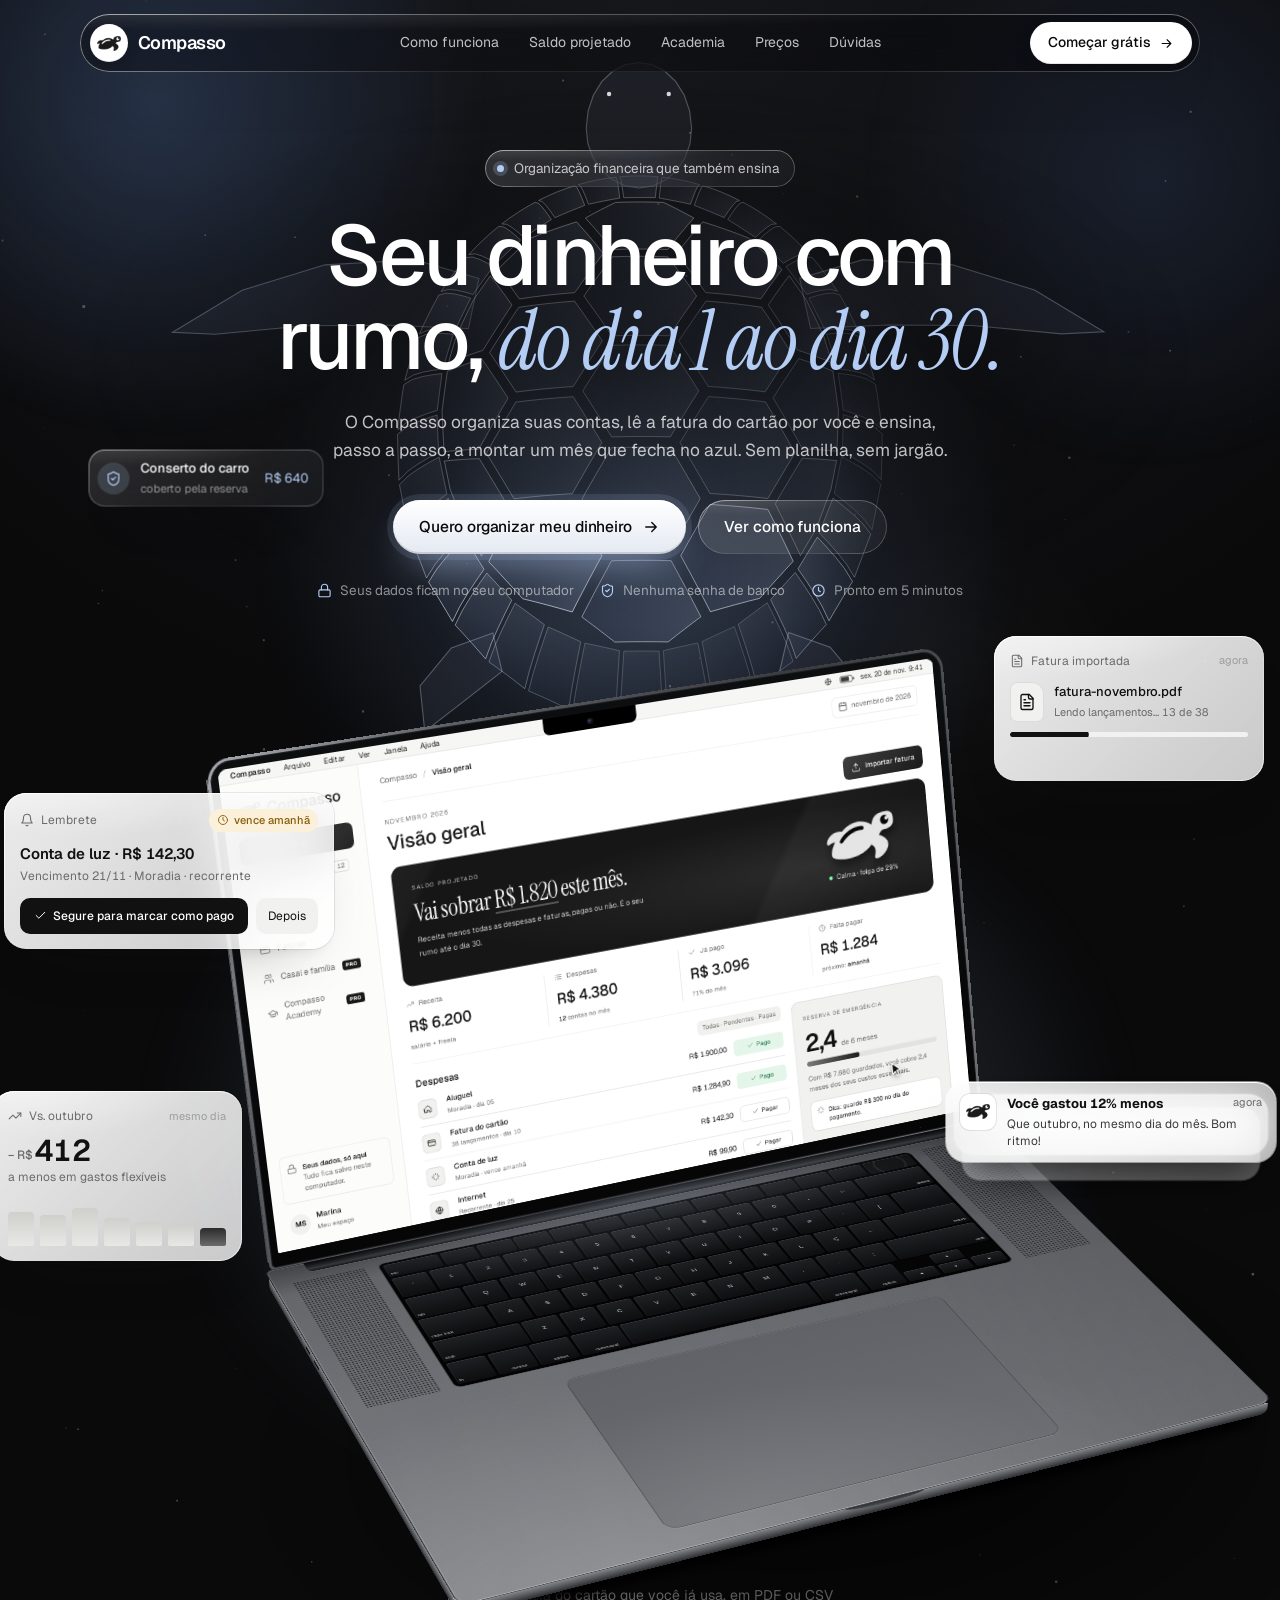
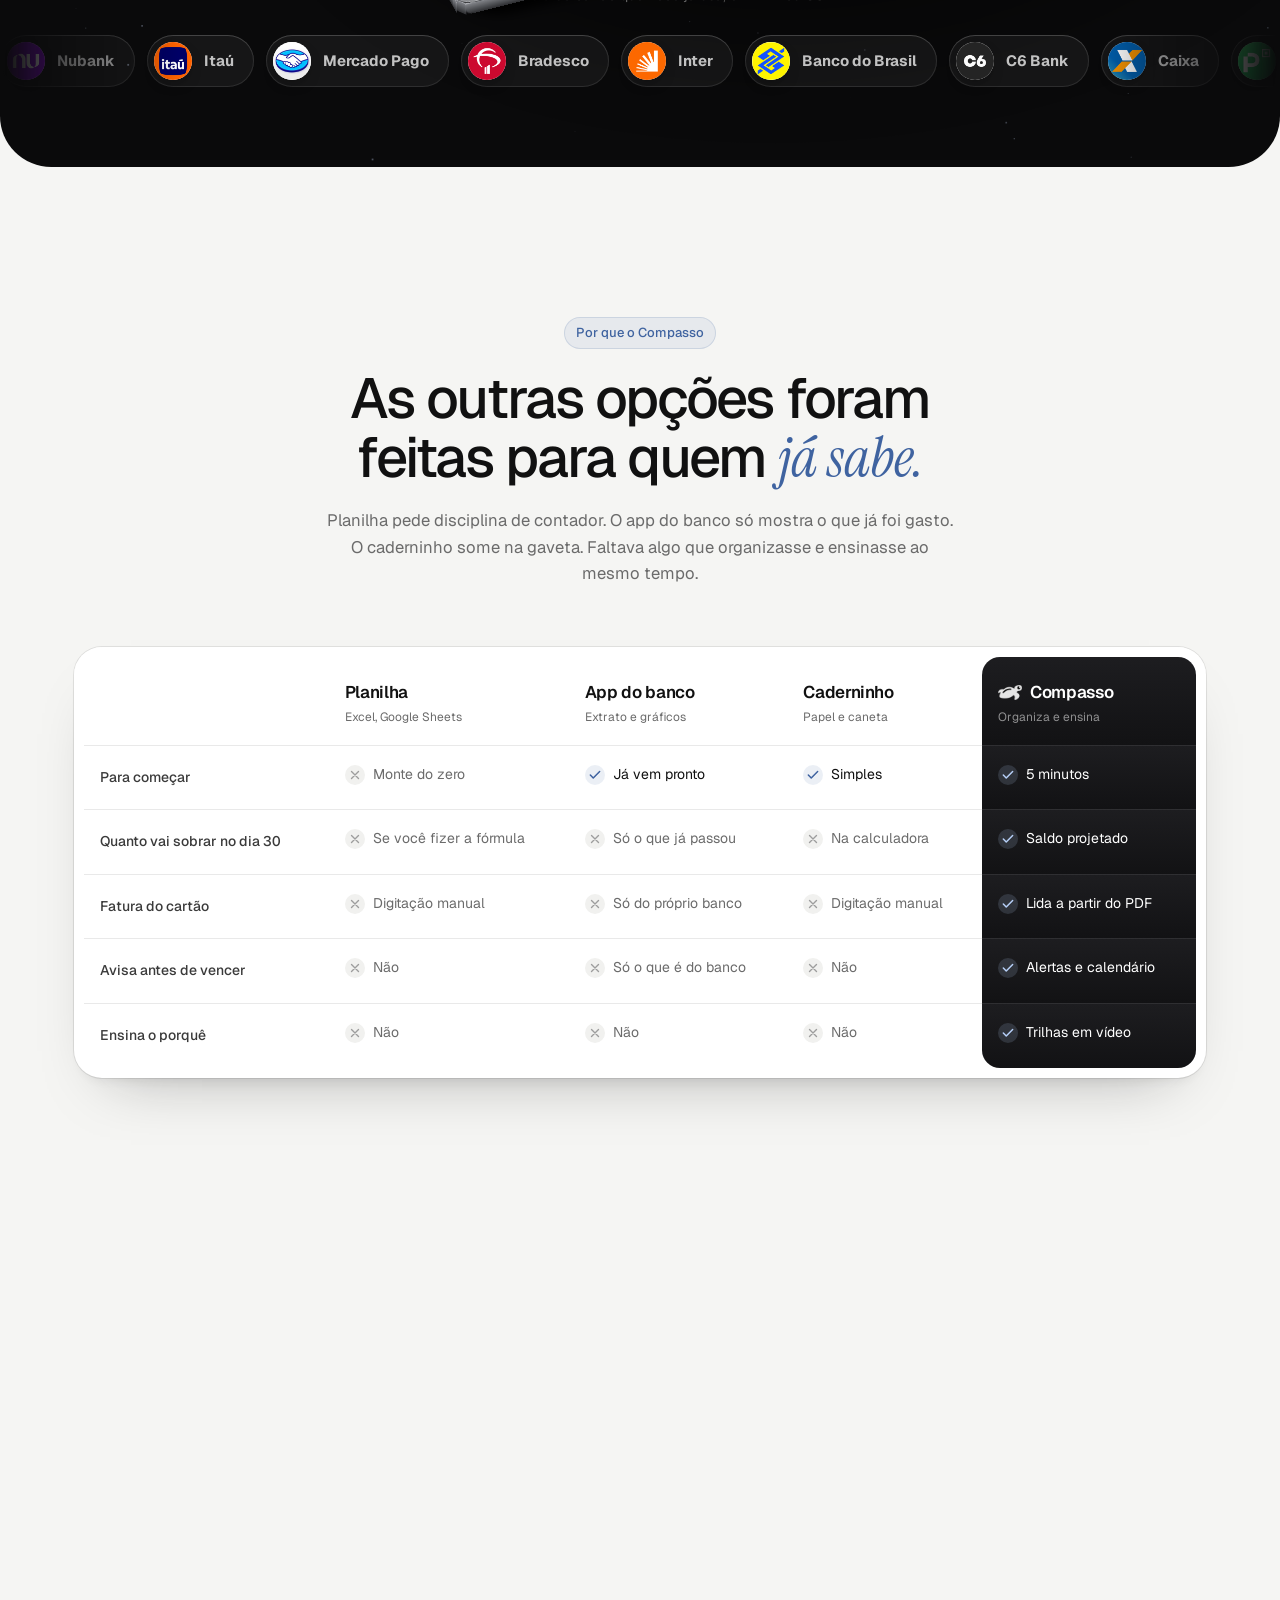
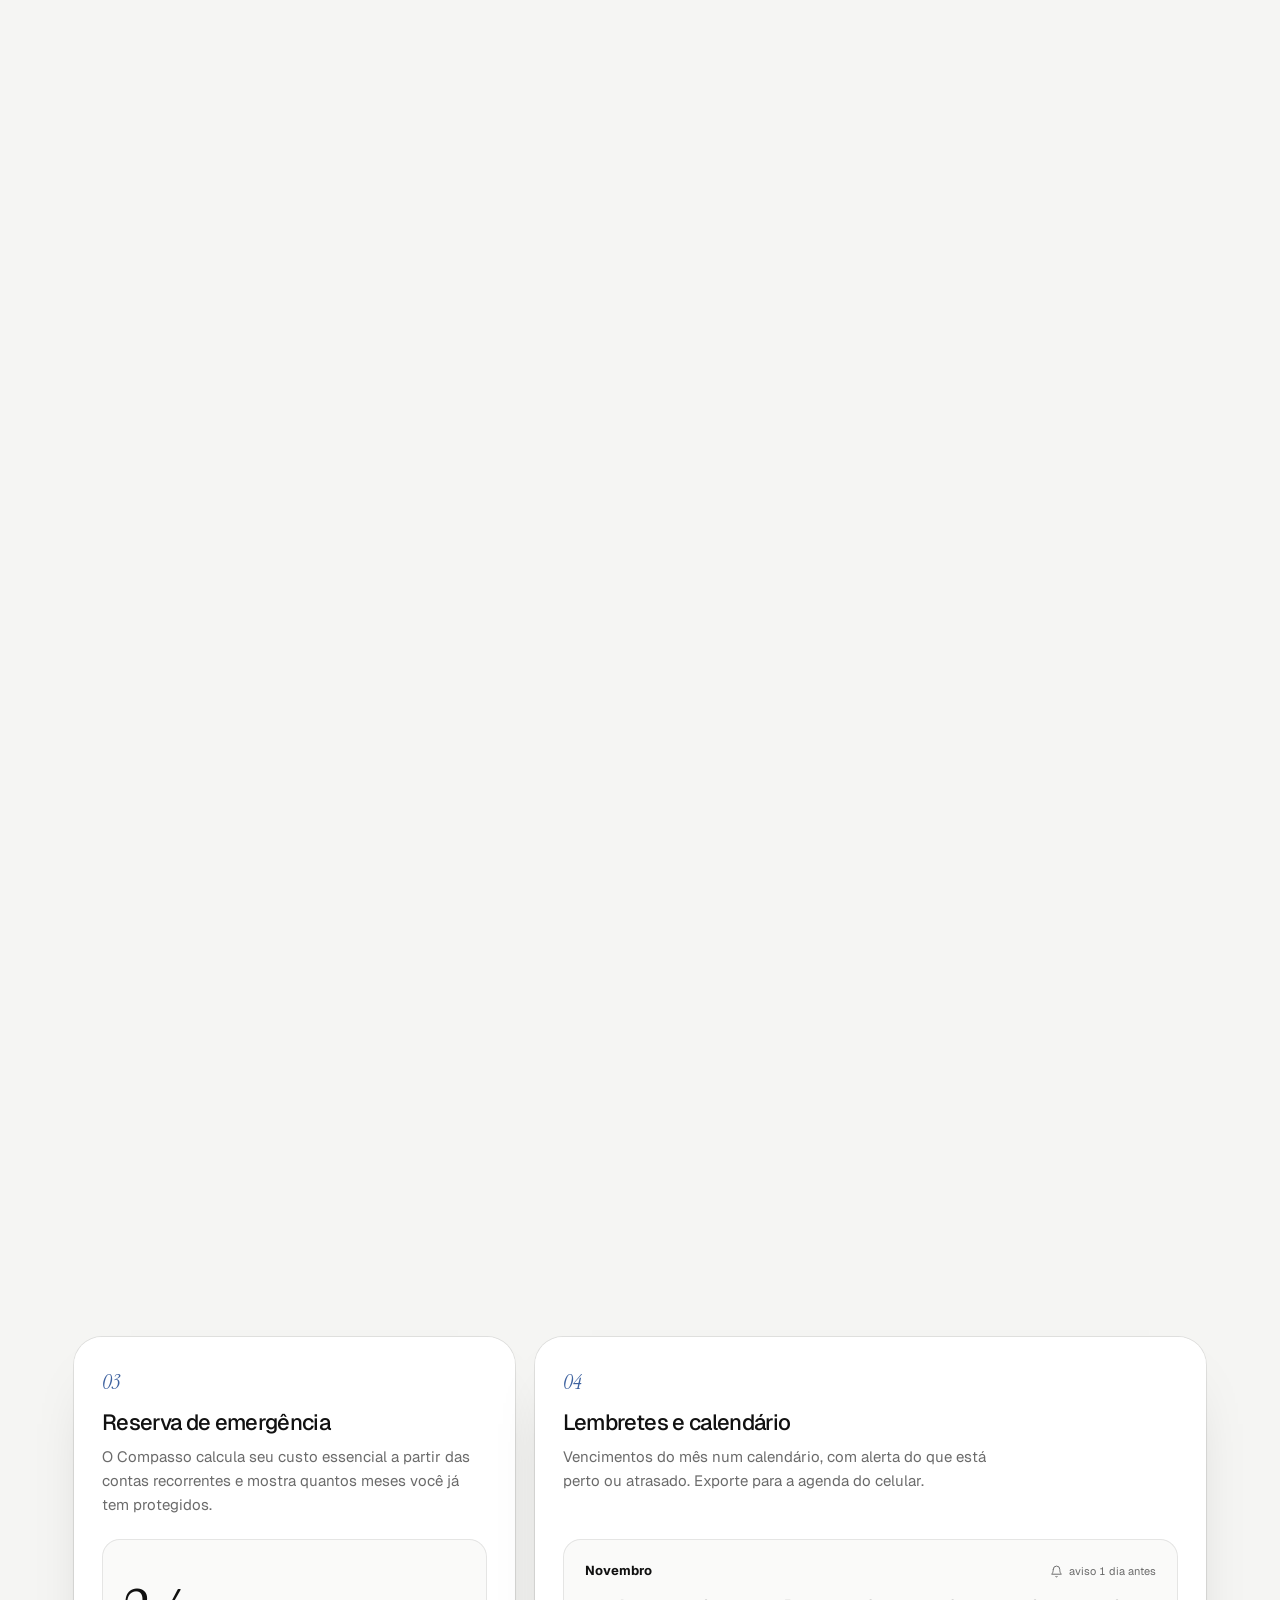
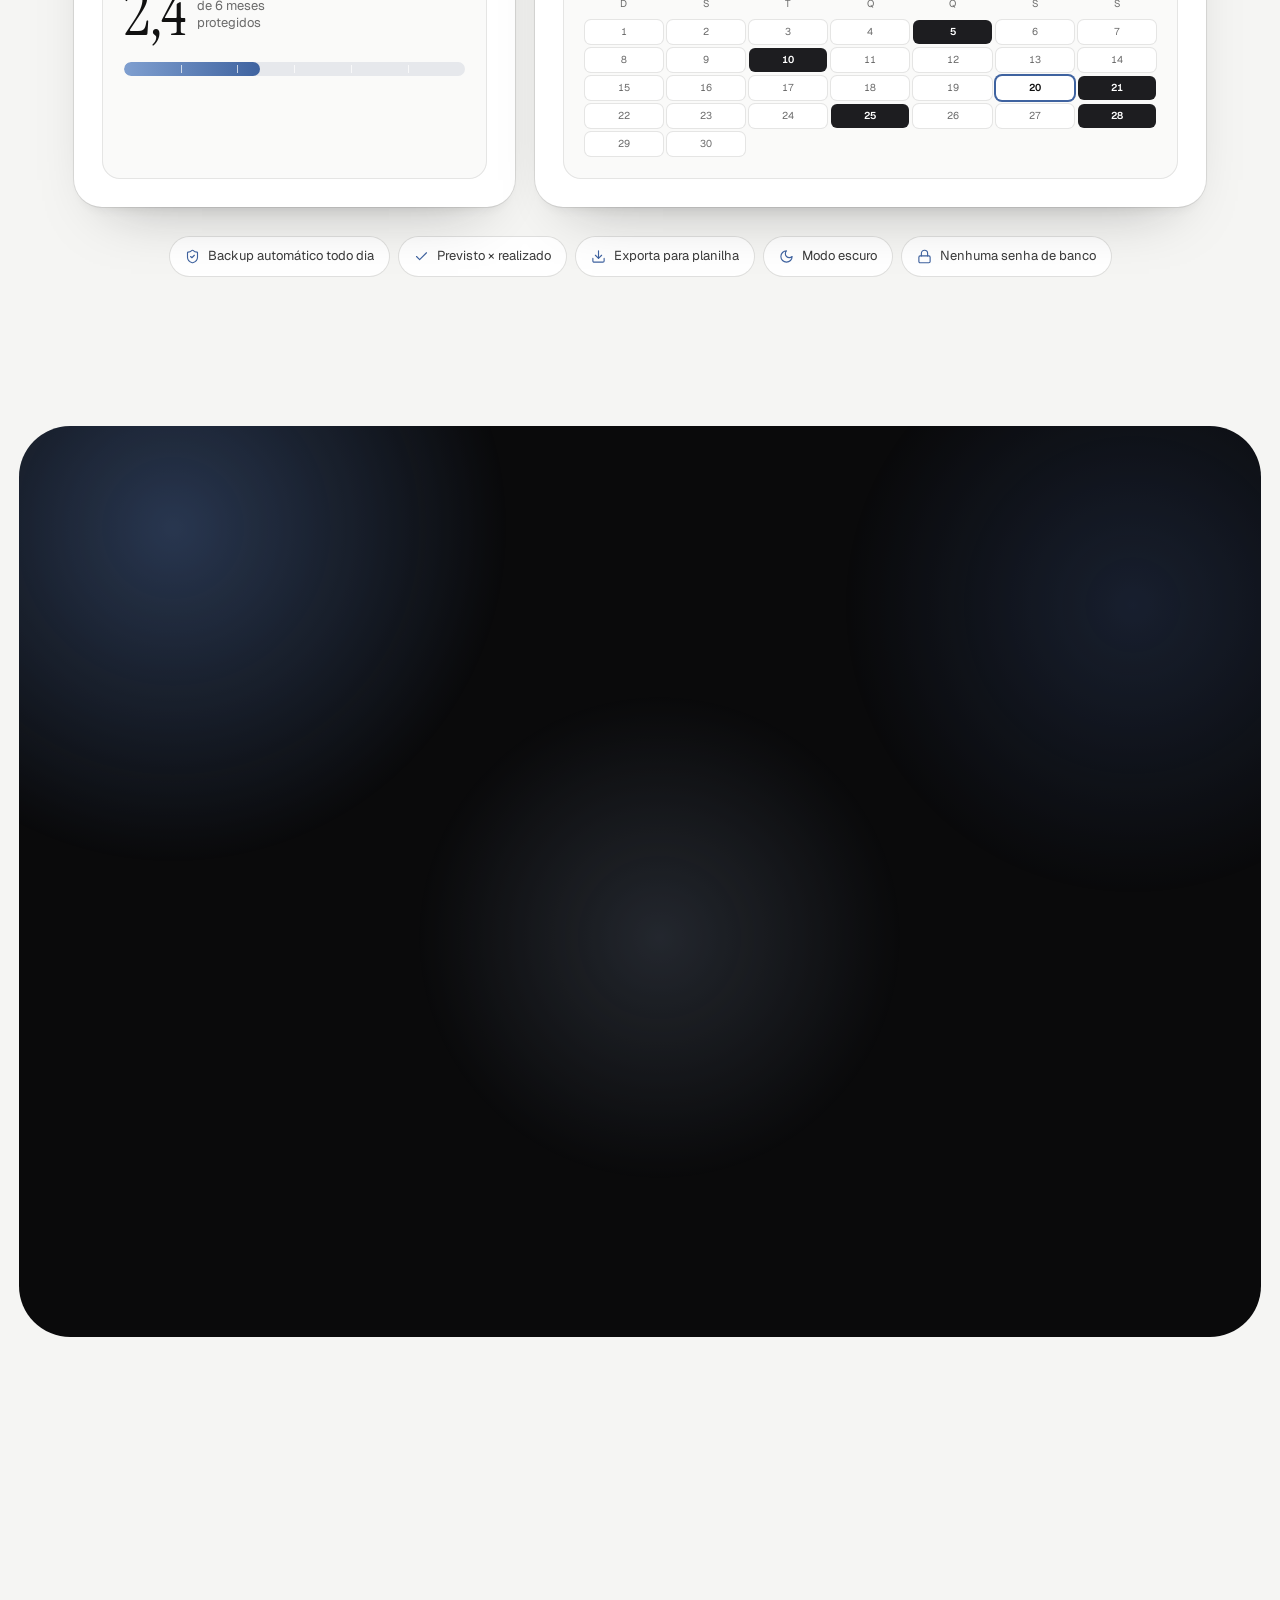
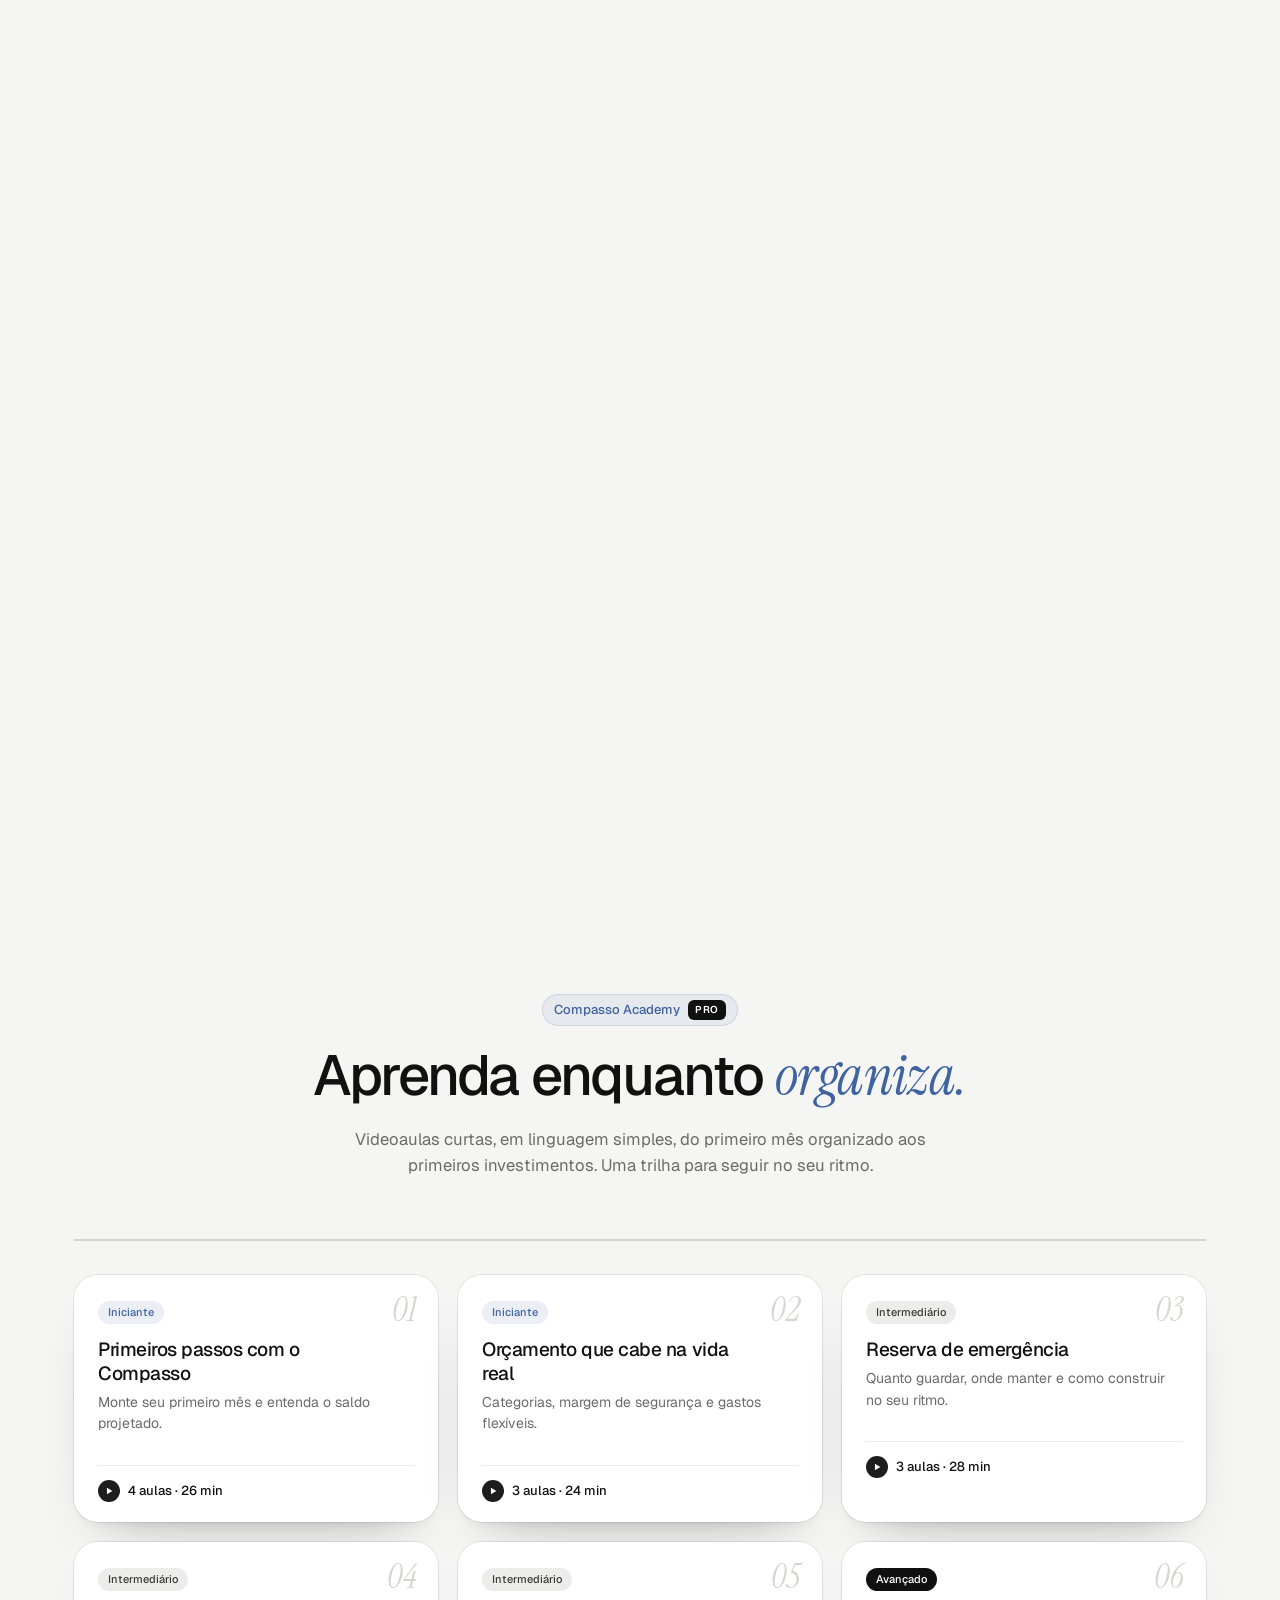
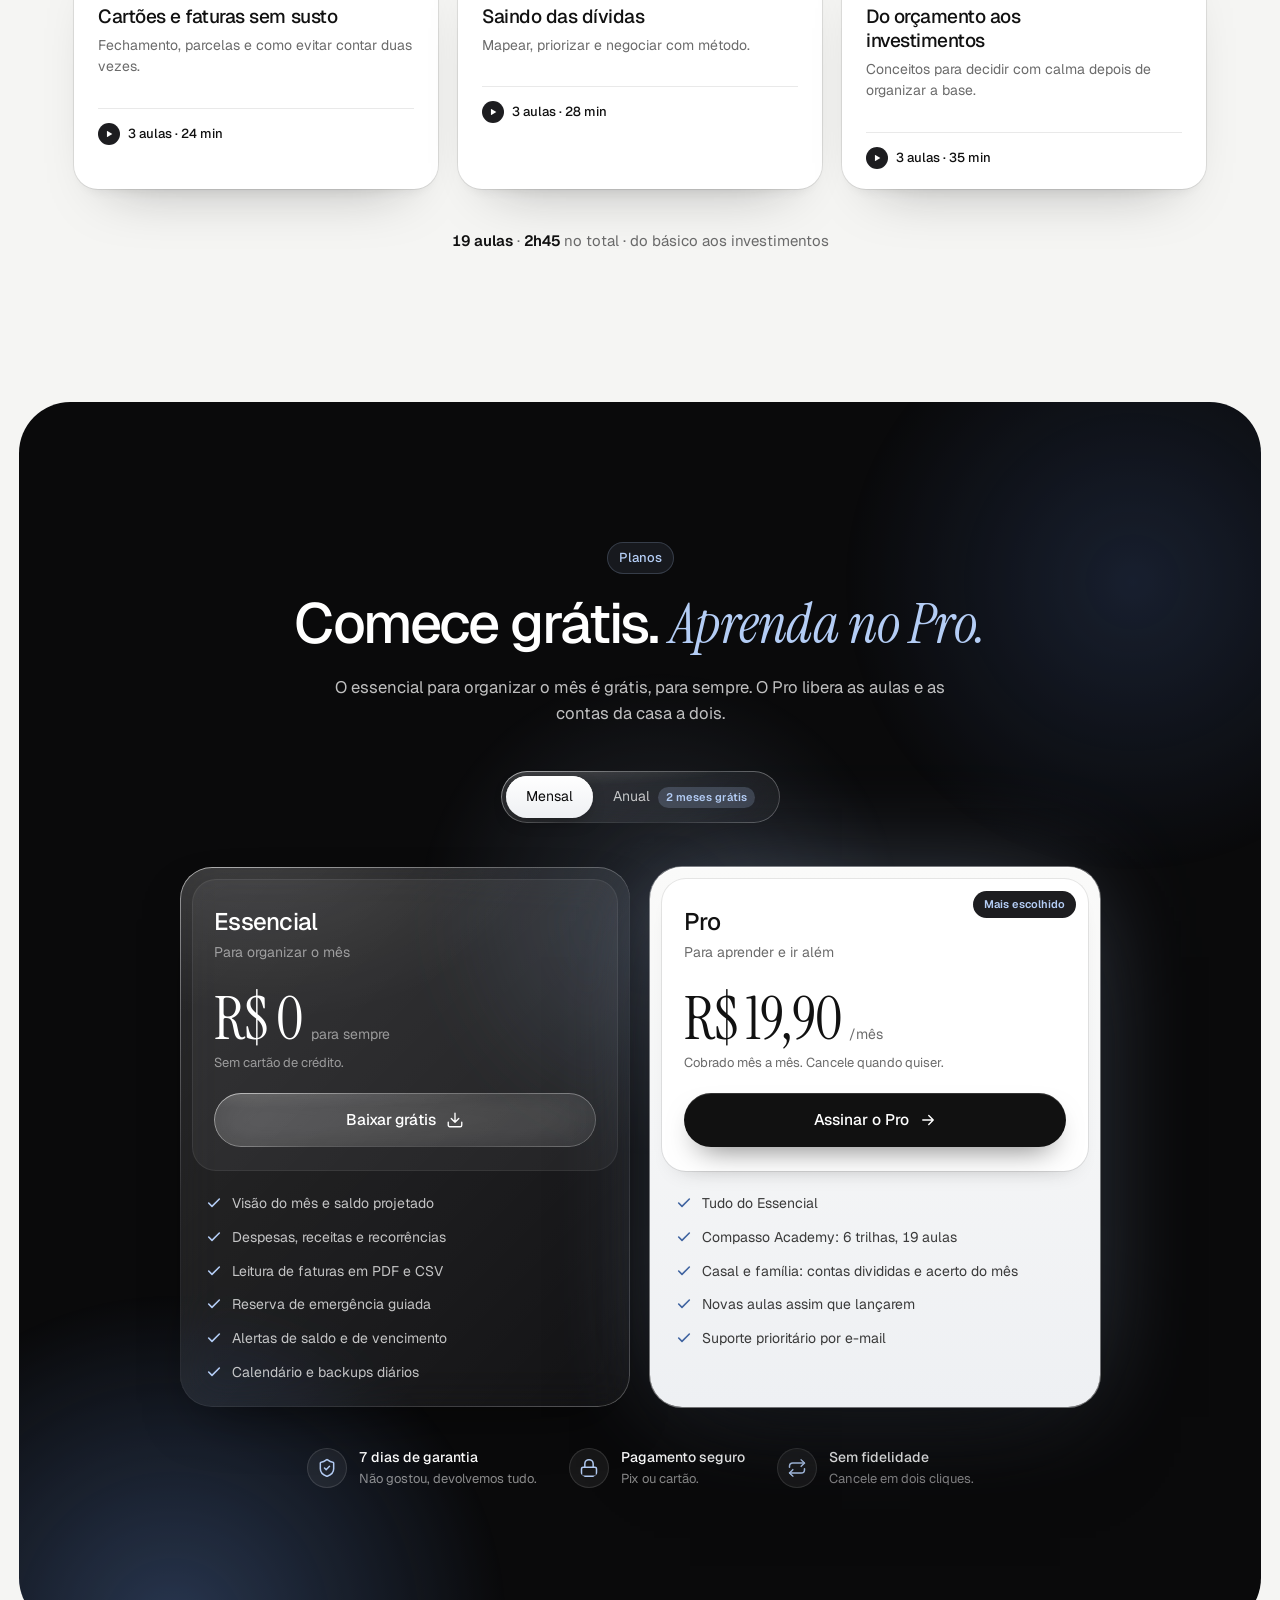
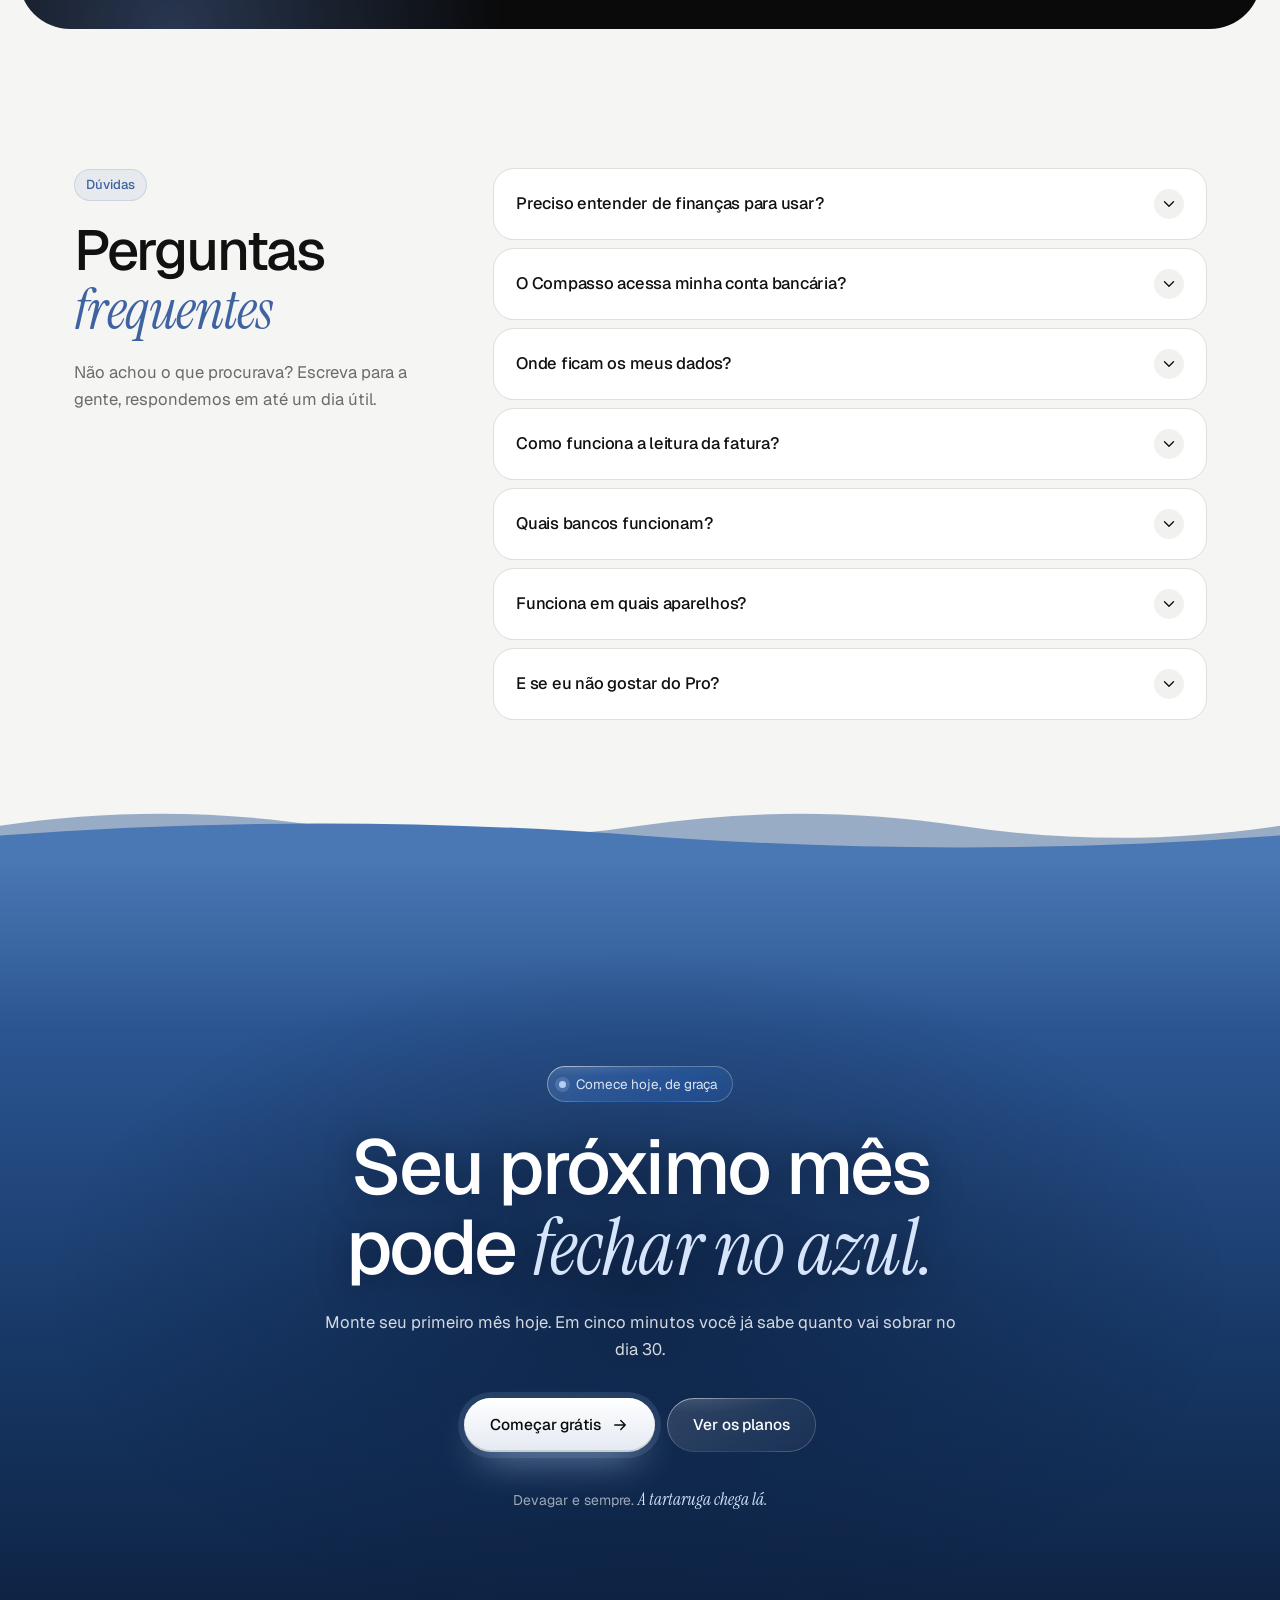
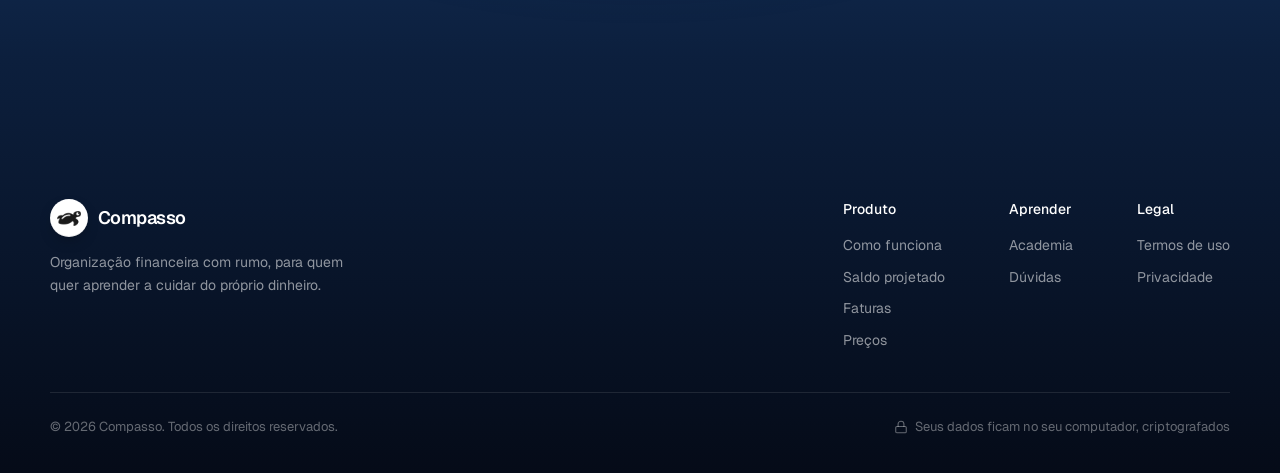
==== commit 5df83b28: "feat: MacBook Pro em 3D realista no ângulo de três quartos Troca o mockup de frente por um MacBook P" ====
--- a/index.html
+++ b/index.html
@@ -100,7 +100,9 @@
       <div class="stage" id="demo">
         <!-- MacBook (computador e notebook) -->
         <div class="mac is-closed" data-mac>
+          <div class="mac-rig">
           <div class="mac-lid">
+            <span class="mac-lid-edge"></span>
             <div class="mac-screen">
               <span class="mac-notch"><i></i></span>
               <div class="mac-fit" data-fit>
@@ -180,8 +182,18 @@
               <span class="mac-glare"></span>
             </div>
           </div>
-          <div class="mac-base"></div>
+          <div class="mac-base">
+            <div class="mac-deck">
+              <span class="mac-grill mac-grill--l"></span>
+              <div class="mac-keys" data-keys></div>
+              <span class="mac-grill mac-grill--r"></span>
+              <span class="mac-pad"></span>
+            </div>
+            <span class="mac-front"></span>
+            <span class="mac-side"><i></i><i></i><i></i></span>
+          </div>
           <span class="mac-floor"></span>
+          </div>
         </div>
 
         <!-- Cartões flutuantes -->
--- a/styles.css
+++ b/styles.css
@@ -386,7 +386,7 @@
 @keyframes float { 0%, 100% { translate: 0 0; } 50% { translate: 0 -10px; } }
 .pop--bill { left: -3%; top: 14%; width: 330px; animation-delay: -1s; }
 .pop--invoice { right: -2%; top: -5%; width: 270px; animation-delay: -3s; }
-.pop--push { right: -3%; bottom: 10%; width: 330px; animation-delay: -2s; }
+.pop--push { right: -3%; bottom: 40%; width: 330px; animation-delay: -2s; }
 .pop--save { left: -4%; top: 50%; width: 250px; animation-delay: -4s; }
 .card { background: var(--card); color: var(--ink); border-radius: var(--r-card); box-shadow: var(--shadow-card); }
 .card--mini { padding: 16px 16px 15px; font-size: 13px; }
@@ -443,18 +443,69 @@
 @keyframes bar { from { transform: scaleY(.7); } }
 
 /* ---------- MacBook (computador e notebook) ---------- */
-.mac { position: relative; z-index: 1; width: min(1140px, 100%); margin: 0 auto; perspective: 2600px; perspective-origin: 50% 110%; }
+.mac { --t: clamp(7px, .95vw, 12px); position: relative; z-index: 1; width: min(1140px, 100%); margin: 0 auto; padding: 0 0 27%; perspective: 3400px; perspective-origin: 50% 20%; }
+.mac-rig {
+  position: relative; width: 70%; margin: 0 auto; transform-style: preserve-3d;
+  transform: rotateX(calc(-21deg - var(--tilt, 0deg) * .45)) rotateY(calc(27deg - var(--tilt, 0deg) * .55)) scale(var(--sc, 1));
+  transform-origin: 50% 100%; will-change: transform;
+}
 .mac-lid {
-  position: relative; width: 84%; margin: 0 auto;
-  padding: 1.6% 1.6% 2.2%;
-  border-radius: 24px 24px 5px 5px;
-  background: linear-gradient(180deg, #1c1d20, #0e0f11);
-  box-shadow: 0 0 0 1.5px #b9bbc0, 0 0 0 3px #8e9095, inset 0 0 0 1px #2c2d31, inset 0 1px 0 #3a3b40, 0 50px 100px -50px rgb(3 10 40 / .75);
-  transform-origin: 50% 100%;
-  transform: rotateX(0deg);
+  position: relative; z-index: 2; width: 100%;
+  padding: 1.05% 1.05% 1.75%;
+  border: 3px solid transparent; border-radius: 24px 24px 8px 8px;
+  /* vidro preto por dentro, moldura de alumínio por fora */
+  background: linear-gradient(180deg, #0d0e10, #060607) padding-box, linear-gradient(125deg, #a7a9ae 0%, #5d5f64 22%, #3a3b3f 55%, #6f7176 100%) border-box;
+  box-shadow: inset 0 0 0 1px #1d1e21, inset 0 1px 0 rgb(255 255 255 / .06);
+  transform-origin: 50% 100%; transform-style: preserve-3d;
+  transform: rotateX(15deg);
   transition: transform 1.9s cubic-bezier(.22, .8, .18, 1);
 }
-.mac.is-closed .mac-lid { transform: rotateX(-86deg); }
+/* espessura da tampa (lado esquerdo, visível no ângulo de três quartos) */
+.mac-lid-edge { position: absolute; left: -3px; top: 16px; bottom: 6px; width: calc(var(--t) * .5); transform-origin: 0 50%; transform: rotateY(90deg); border-radius: 4px; background: linear-gradient(90deg, #8d8f94, #55575b 45%, #3a3b3e); }
+.mac-lid-edge::after { content: ""; position: absolute; inset: 0; border-radius: inherit; background: linear-gradient(180deg, rgb(255 255 255 / .18), transparent 30%, rgb(0 0 0 / .25)); }
+/* base em 3D: tampo com teclado, frente e lateral */
+.mac-base { position: absolute; left: -.6%; top: calc(100% - 2px); width: 101.2%; aspect-ratio: 100 / 69; transform-origin: 50% 0; transform: rotateX(90deg); transform-style: preserve-3d; }
+.mac-deck {
+  position: absolute; inset: 0; overflow: hidden; border-radius: 8px 8px 16px 16px / 8px 8px 14px 14px;
+  background:
+    url("data:image/svg+xml,%3Csvg xmlns='http://www.w3.org/2000/svg' width='160' height='160'%3E%3Cfilter id='n'%3E%3CfeTurbulence type='fractalNoise' baseFrequency='.9' numOctaves='2' stitchTiles='stitch'/%3E%3CfeColorMatrix values='0 0 0 0 .5 0 0 0 0 .5 0 0 0 0 .5 0 0 0 .09 0'/%3E%3C/filter%3E%3Crect width='160' height='160' filter='url(%23n)'/%3E%3C/svg%3E"),
+    radial-gradient(120% 90% at 18% 100%, rgb(255 255 255 / .16), transparent 55%),
+    linear-gradient(100deg, rgb(255 255 255 / .05), transparent 45%, rgb(0 0 0 / .14)),
+    linear-gradient(180deg, #55575c 0%, #66686d 45%, #74767b 100%);
+  box-shadow: inset 0 0 0 1px #4a4c50, inset 0 2px 0 rgb(255 255 255 / .22), inset 0 -2px 0 rgb(255 255 255 / .3), inset 2px 0 0 rgb(255 255 255 / .18);
+}
+/* reflexo da tela no tampo e sombra da tampa junto à dobradiça */
+.mac-deck::after { content: ""; position: absolute; inset: 0; pointer-events: none; background: radial-gradient(60% 34% at 50% 0%, rgb(205 222 250 / .16), transparent 70%), linear-gradient(180deg, rgb(0 0 0 / .32), transparent 9%); }
+.mac-deck::before { content: ""; position: absolute; left: 5%; right: 5%; top: 0; height: 3%; border-radius: 0 0 6px 6px; background: linear-gradient(180deg, #0b0b0c 0%, #2c2d31 45%, #48494d 70%, #1a1b1d 100%); box-shadow: 0 1px 0 rgb(255 255 255 / .12); }
+.mac-keys { position: absolute; left: 13.4%; right: 13.4%; top: 5.4%; height: 40.5%; display: flex; flex-direction: column; gap: clamp(1.5px, .22vw, 3px); padding: clamp(2px, .26vw, 3.5px); border-radius: 7px; background: #050506; box-shadow: inset 0 1px 3px rgb(0 0 0 / .9), 0 0 0 1px rgb(0 0 0 / .35), 0 1px 0 rgb(255 255 255 / .16); }
+.kr { flex: 1; display: flex; gap: clamp(1.5px, .22vw, 3px); }
+.kr--fn { flex: .62; }
+.kr i, .k-arrows i { position: relative; display: flex; align-items: center; justify-content: center; min-width: 0; overflow: hidden; border-radius: clamp(2px, .28vw, 4px); background: linear-gradient(180deg, #1f2023 0%, #141517 60%, #0e0e10 100%); box-shadow: inset 0 1px 0 rgb(255 255 255 / .1), inset 1px 0 0 rgb(255 255 255 / .04), 0 1px 1px rgb(0 0 0 / .8); }
+.kr b, .k-arrows b { font: 500 clamp(4.5px, .56vw, 8px)/1 -apple-system, 'SF Pro Text', 'Helvetica Neue', Arial, sans-serif; color: #d9dadd; letter-spacing: 0; white-space: nowrap; opacity: .92; }
+.kr i.m { justify-content: flex-start; align-items: flex-end; padding: 0 0 clamp(1.5px, .2vw, 3px) clamp(2px, .26vw, 4px); }
+.kr i.m.r { justify-content: flex-end; padding: 0 clamp(2px, .26vw, 4px) clamp(1.5px, .2vw, 3px) 0; }
+.kr i.m b { font-size: clamp(3.5px, .42vw, 6px); }
+.kr i.s { justify-content: center; }
+.k-arrows b { font-size: clamp(3px, .34vw, 5px); }
+/* Touch ID: anel discreto */
+.kr i.tid { background: radial-gradient(circle, #121214 52%, #2b2c2f 56%, #121214 62%); }
+.kr i.ret { border-radius: clamp(2px, .28vw, 4px) clamp(2px, .28vw, 4px) 0 0; overflow: visible; }
+.kr i.ret::after { content: ""; position: absolute; left: 0; right: 0; top: 100%; height: clamp(2px, .3vw, 4px); background: #0e0e10; }
+.k-arrows { display: flex; gap: clamp(2px, .3vw, 4px); align-items: flex-end; min-width: 0; }
+.k-arrows > i { flex: 1; height: 50%; }
+.k-arrows > span { flex: 1; height: 100%; display: flex; flex-direction: column; gap: 2px; }
+.k-arrows > span i { flex: 1; }
+.mac-grill { position: absolute; top: 5.4%; height: 40.5%; width: 9.3%; border-radius: 3px; background: radial-gradient(circle, #1a1b1e 0 40%, transparent 48%) 0 0 / 3.4px 3.4px; opacity: .85; }
+.mac-grill--l { left: 2.4%; } .mac-grill--r { right: 2.4%; }
+.mac-pad { position: absolute; left: 25.5%; right: 25.5%; top: 50.5%; bottom: 5.5%; border-radius: clamp(7px, 1vw, 14px); background: radial-gradient(130% 120% at 20% 100%, rgb(255 255 255 / .1), transparent 60%), linear-gradient(180deg, #606267, #6c6e73); box-shadow: inset 0 0 0 1px rgb(0 0 0 / .22), inset 0 1.5px 0 rgb(255 255 255 / .14), 0 1px 0 rgb(255 255 255 / .12); }
+.mac-front { position: absolute; left: .7%; right: .7%; top: calc(100% - 1px); height: var(--t); transform-origin: 50% 0; transform: rotateX(-90deg); border-radius: 0 0 8px 8px / 0 0 6px 6px; background: linear-gradient(180deg, #c3c5ca 0, #7d7f84 12%, #55575b 55%, #2c2d30 100%); }
+.mac-front { transform-style: preserve-3d; }
+.mac-front::after { content: ""; position: absolute; right: calc(100% - 1px); top: 0; width: 14px; height: 100%; transform-origin: 100% 50%; transform: rotateY(-55deg); border-radius: 0 0 0 6px; background: linear-gradient(180deg, #c3c5ca 0, #7d7f84 12%, #55575b 55%, #2c2d30 100%); }
+.mac-front::before { content: ""; position: absolute; left: 50%; top: 0; width: 10%; height: 42%; transform: translateX(-50%); border-radius: 0 0 50% 50% / 0 0 100% 100%; background: linear-gradient(180deg, #2a2b2e, #4b4d51); }
+.mac-side { position: absolute; left: 0; top: 2.5%; bottom: .9%; width: var(--t); transform-origin: 0 50%; transform: rotateY(90deg); border-radius: 0; background: linear-gradient(90deg, #b5b7bc 0, #7a7c81 14%, #505256 60%, #2c2d30 100%); display: flex; flex-direction: column; align-items: center; justify-content: flex-start; gap: 2.4%; padding-top: 10%; }
+.mac-side i { width: 30%; height: 3.4%; border-radius: 99px; background: #0d0d0f; box-shadow: inset 0 0 0 1px #3a3b3f, 0 0 0 1px rgb(255 255 255 / .08); }
+.mac-side i:first-child { height: 5.5%; width: 22%; border-radius: 3px; }
+.mac.is-closed .mac-lid { transform: rotateX(-89deg); }
 .mac-screen { position: relative; overflow: hidden; border-radius: 9px 9px 2px 2px; background: #000; }
 .mac-notch { position: absolute; left: 50%; top: 0; z-index: 30; width: 13%; height: calc(26px * var(--s, 1)); transform: translateX(-50%); border-radius: 0 0 calc(10px * var(--s, 1)) calc(10px * var(--s, 1)); background: #000; display: grid; place-items: center; }
 .mac-notch i { width: calc(7px * var(--s, 1)); height: calc(7px * var(--s, 1)); border-radius: 50%; background: radial-gradient(circle at 35% 35%, #3b4b6b, #0a0d14 70%); box-shadow: 0 0 0 1px #1a1b1f; }
@@ -477,16 +528,10 @@
 .mac.is-booting .mac-boot { opacity: 1; }
 .mac.is-booting .mac-boot b { animation: boot 1.2s ease-in-out .15s forwards; }
 @keyframes boot { to { width: 100%; } }
-.mac-glare { position: absolute; inset: 0; z-index: 26; pointer-events: none; background: linear-gradient(118deg, rgb(255 255 255 / .09) 0%, rgb(255 255 255 / 0) 32%); }
-.mac-base {
-  position: relative; z-index: 2;
-  height: clamp(12px, 1.7vw, 19px); margin-top: -1px;
-  border-radius: 2px 2px 22px 22px / 2px 2px 14px 14px;
-  background: linear-gradient(180deg, #f4f5f7 0%, #d4d6da 28%, #a6a8ad 72%, #74767b 100%);
-  box-shadow: inset 0 1px 0 #fff, inset 0 -2px 3px rgb(0 0 0 / .22), 0 34px 46px -18px rgb(3 10 40 / .6);
-}
-.mac-base::before { content: ""; position: absolute; left: 50%; top: 0; width: 13%; height: 48%; transform: translateX(-50%); border-radius: 0 0 14px 14px; background: linear-gradient(180deg, #9fa1a6, #d0d2d6); box-shadow: inset 0 1px 2px rgb(0 0 0 / .3); }
-.mac-floor { position: absolute; left: 4%; right: 4%; bottom: -34px; height: 44px; border-radius: 50%; background: rgb(var(--sky-deep) / .5); filter: blur(22px); z-index: 0; }
+.mac-glare { position: absolute; inset: 0; z-index: 26; pointer-events: none; background: linear-gradient(122deg, rgb(255 255 255 / .11) 0%, rgb(255 255 255 / .03) 26%, transparent 27%, transparent 64%, rgb(255 255 255 / .035) 65%, transparent 82%); }
+.mac-floor { position: absolute; left: -12%; width: 124%; top: 100%; aspect-ratio: 100 / 82; z-index: 0; transform-origin: 50% 0; transform: translateY(var(--t)) rotateX(90deg); border-radius: 50%; background: radial-gradient(closest-side, rgb(0 0 0 / .8), rgb(0 0 0 / .4) 55%, transparent); filter: blur(22px); pointer-events: none; }
+/* sombra de contato logo abaixo da base */
+.mac-base::after { content: ""; position: absolute; inset: 1.5% 1.5% -1.5%; border-radius: 30px; transform: translateZ(calc(var(--t) * -1 - 1px)); background: rgb(0 0 0 / .9); filter: blur(7px); pointer-events: none; }
 
 /* Cursor que usa o app sozinho */
 .m-cursor { position: absolute; left: 0; top: 0; z-index: 40; width: 26px; height: 26px; transform: translate(1040px, 640px); transition: transform 1s cubic-bezier(.5, .05, .2, 1); pointer-events: none; opacity: 0; }
@@ -645,7 +690,6 @@
 .hero-glow { position: absolute; inset: 0; z-index: -1; pointer-events: none; background: radial-gradient(600px circle at var(--gx, 50%) var(--gy, 30%), rgb(180 205 245 / .09), transparent 60%); }
 .hero-copy { position: relative; }
 .hero-copy::before { content: ""; position: absolute; left: 50%; top: 46%; z-index: -1; width: min(1100px, 120%); height: 120%; transform: translate(-50%, -50%); background: radial-gradient(closest-side, rgb(10 10 11 / .62), rgb(10 10 11 / .3) 55%, transparent); pointer-events: none; }
-.mac { transform: perspective(2200px) rotateX(var(--tilt, 0deg)) scale(var(--sc, 1)); transform-origin: 50% 100%; will-change: transform; }
 
 /* ---------- Ajustes dos mockups para o novo visual ---------- */
 .app-hero__turtle img { width: 120px; filter: invert(1) drop-shadow(0 10px 8px rgb(0 0 0 / .5)); animation: bob 4.5s ease-in-out infinite; }
@@ -657,7 +701,7 @@
 .card { border-radius: 22px; color: var(--ink); }
 .card.lg { background: linear-gradient(135deg, rgb(255 255 255 / .92), rgb(255 255 255 / .78)); }
 .push { background: linear-gradient(135deg, rgb(255 255 255 / .86), rgb(255 255 255 / .66)); box-shadow: inset 0 1px 0 #fff, 0 0 0 1px rgb(255 255 255 / .5), 0 24px 40px -20px rgb(0 0 0 / .6); }
-.mac-floor, .phone-floor { background: rgb(0 0 0 / .6); }
+.phone-floor { background: rgb(0 0 0 / .6); }
 
 /* ---------- Bancos ---------- */
 .banks { margin: 80px 0 0; text-align: center; }
